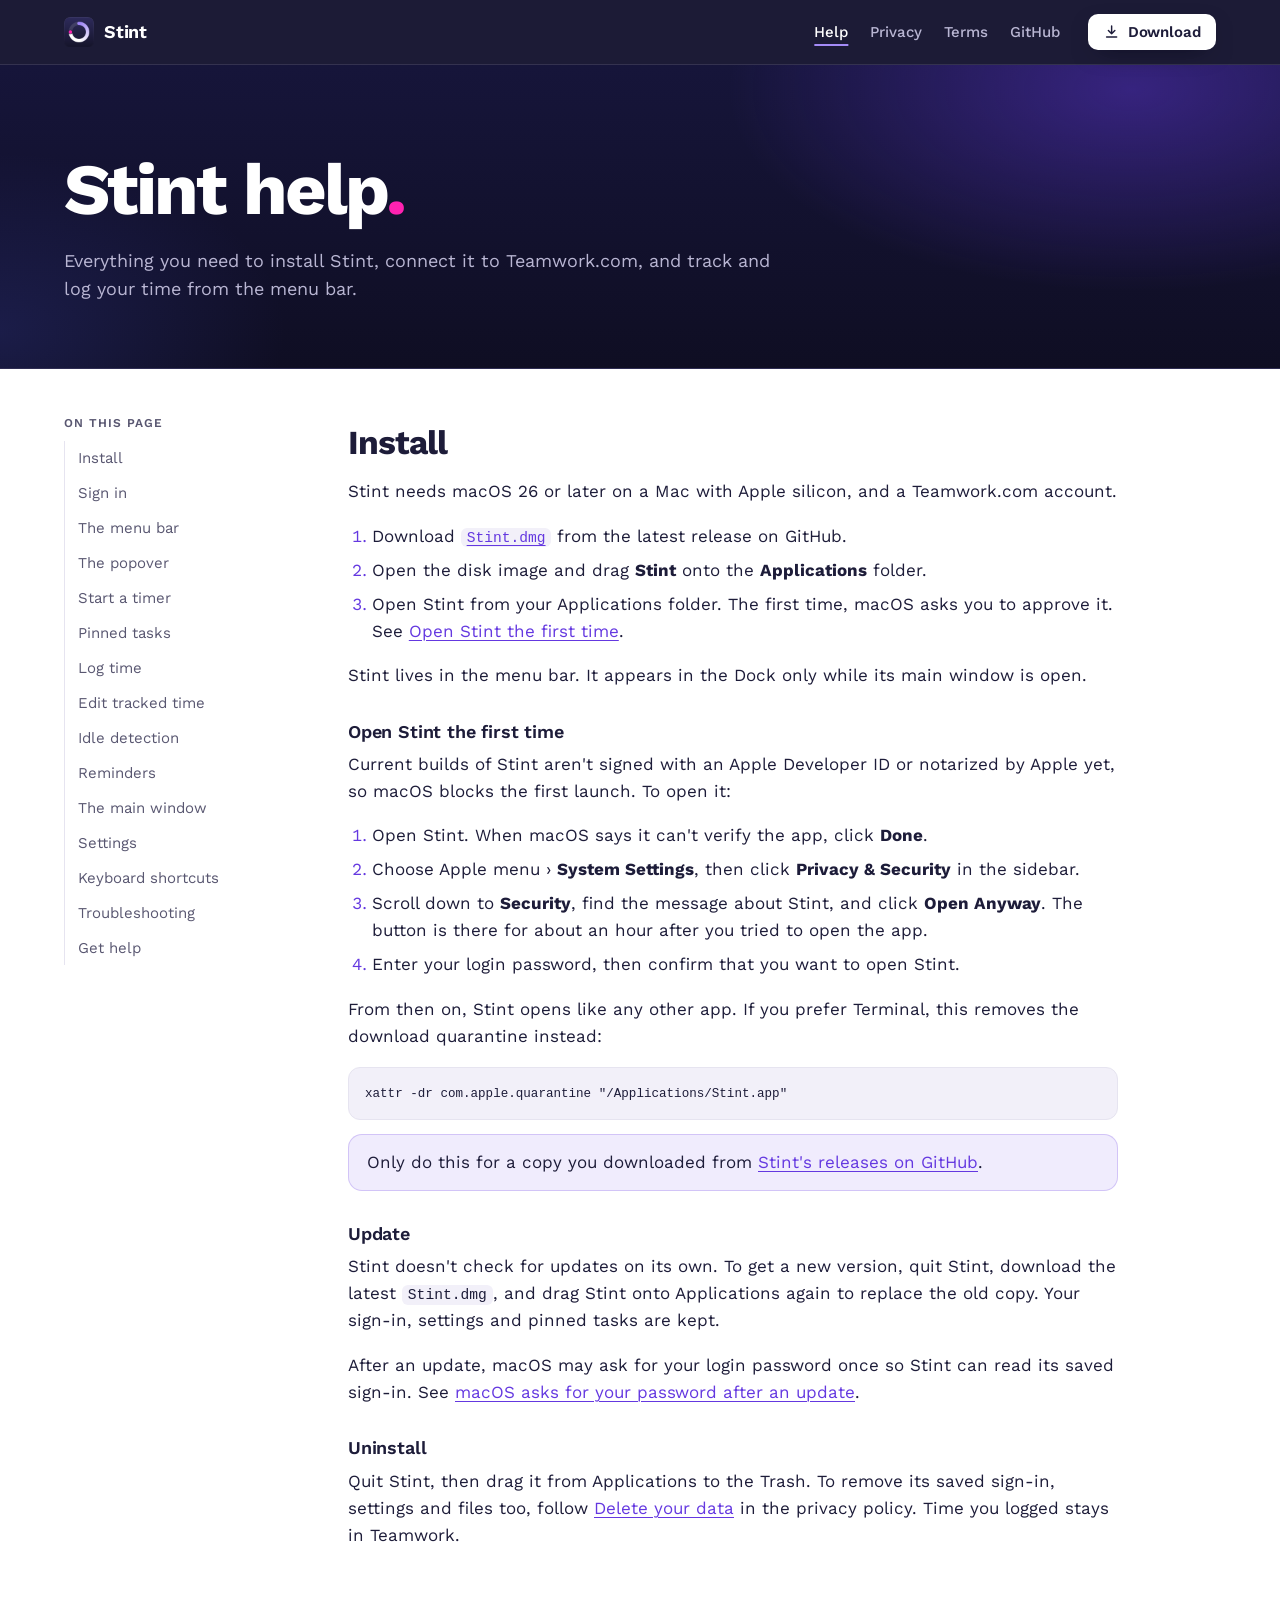
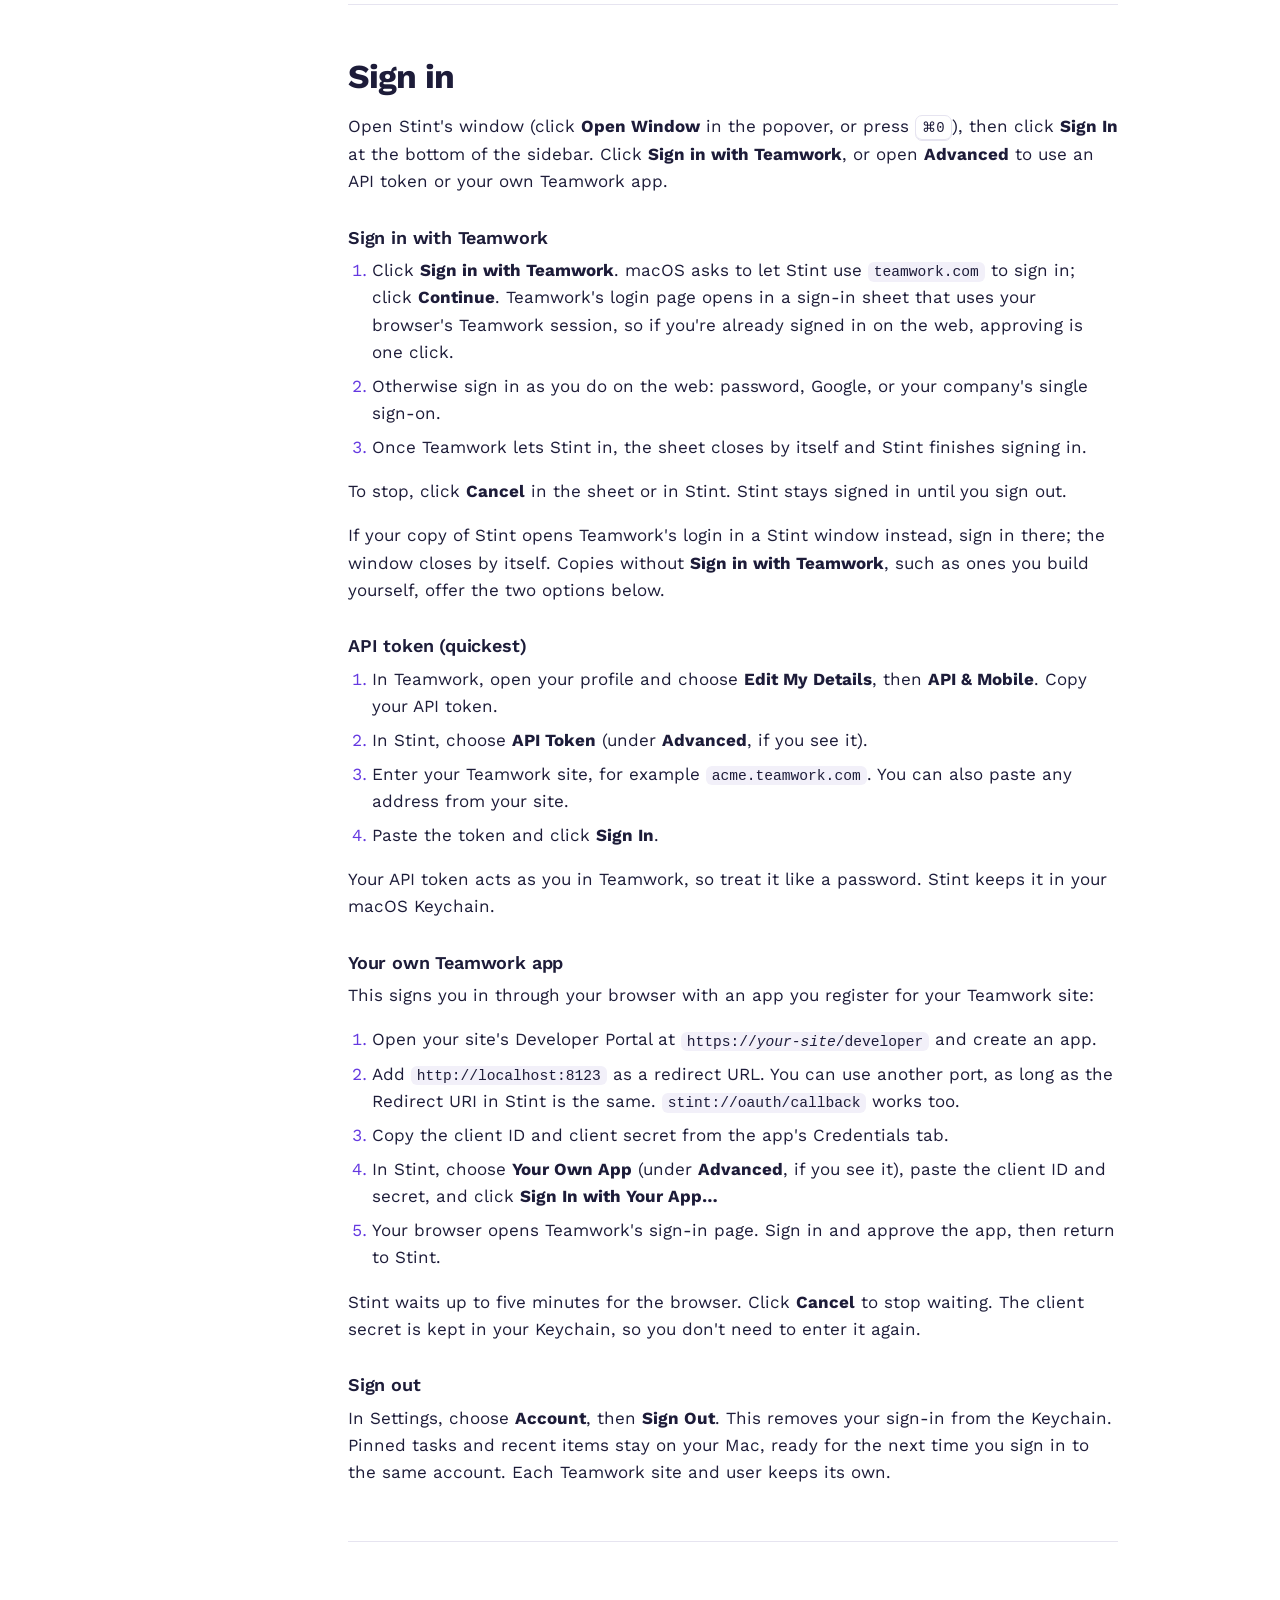
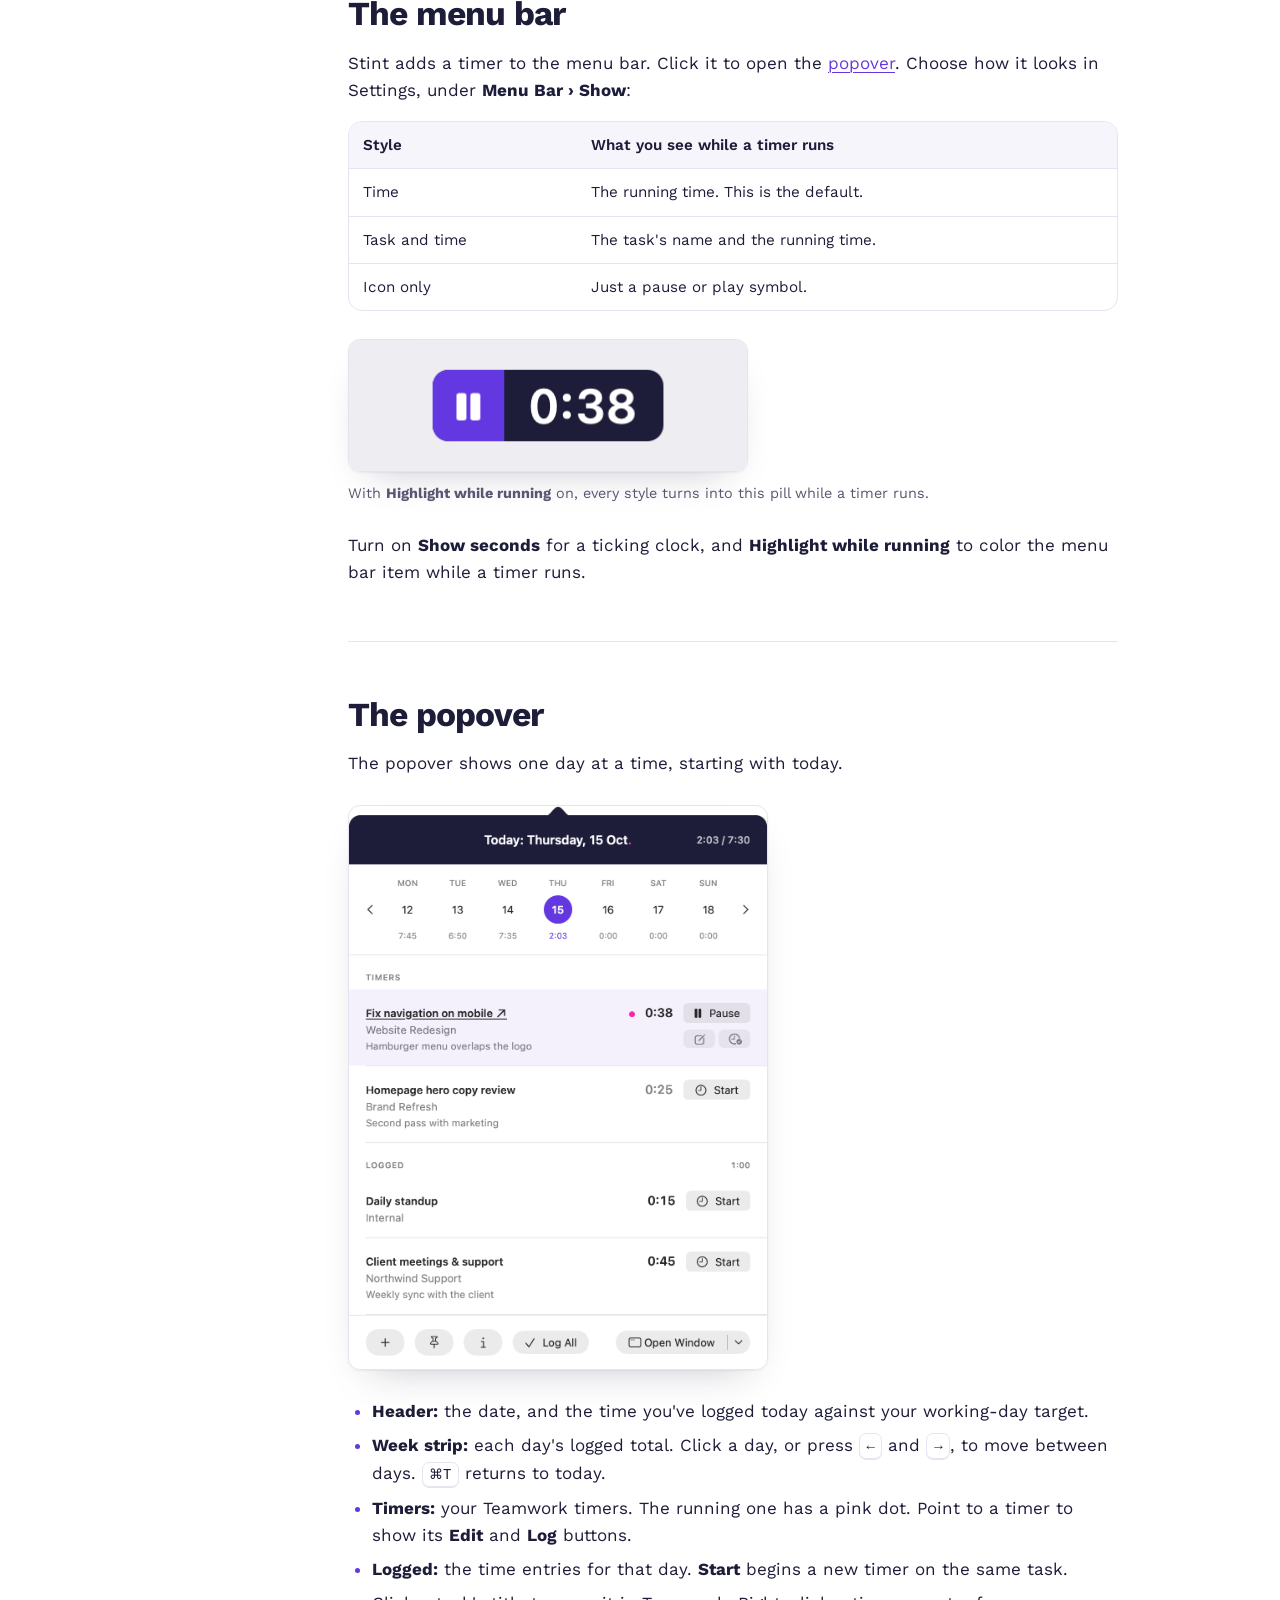
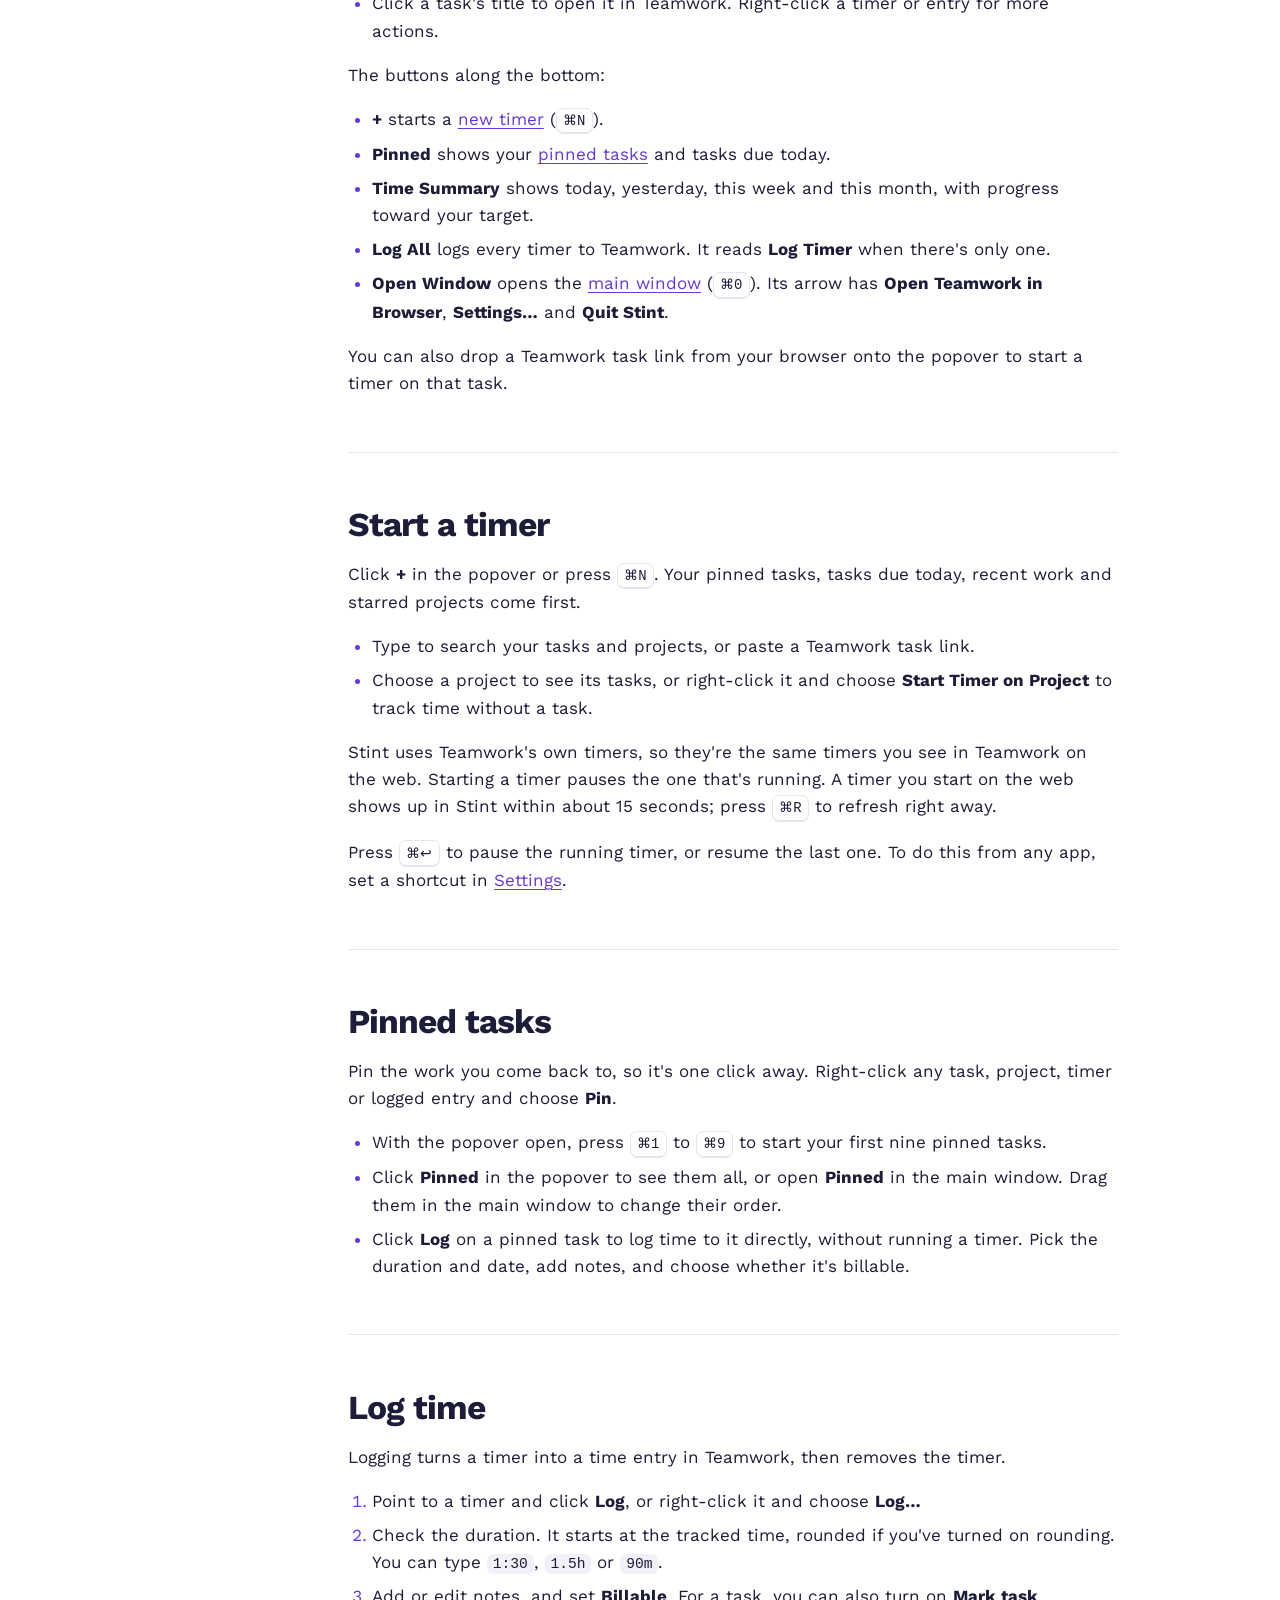
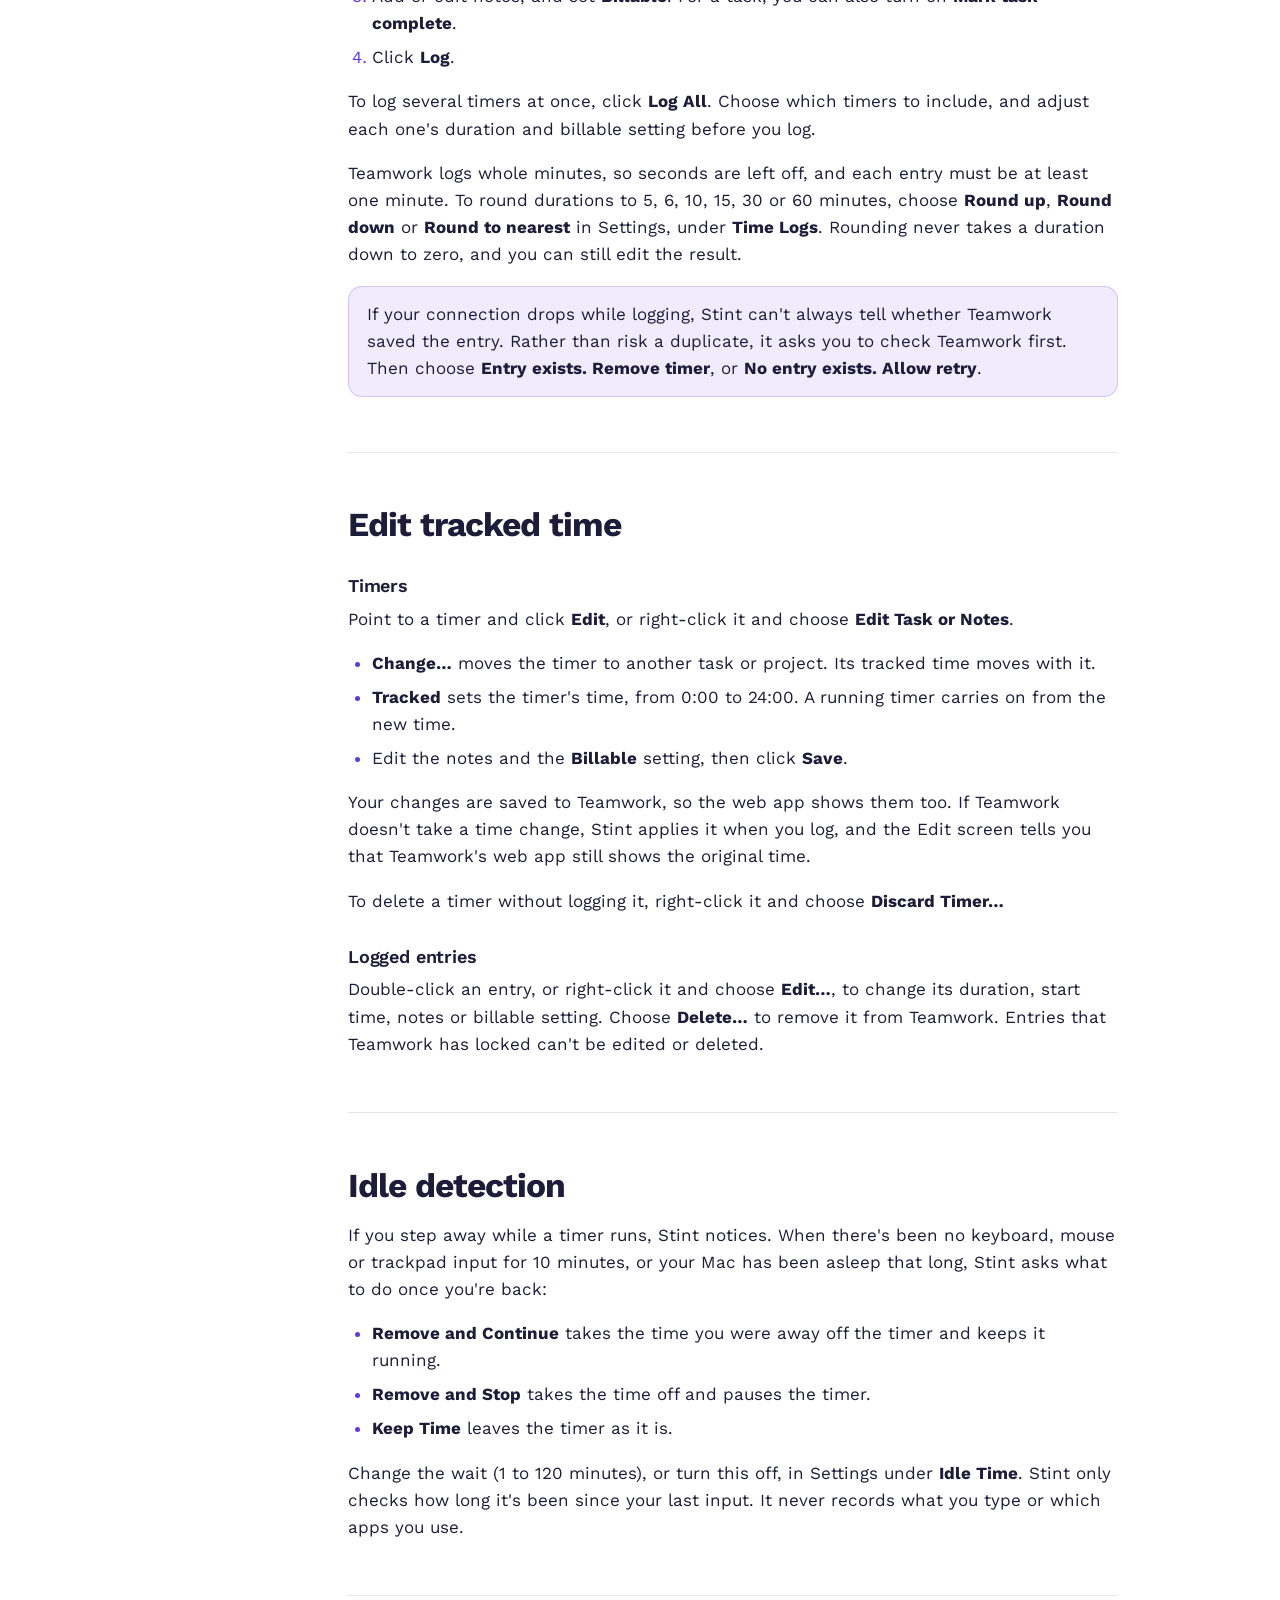
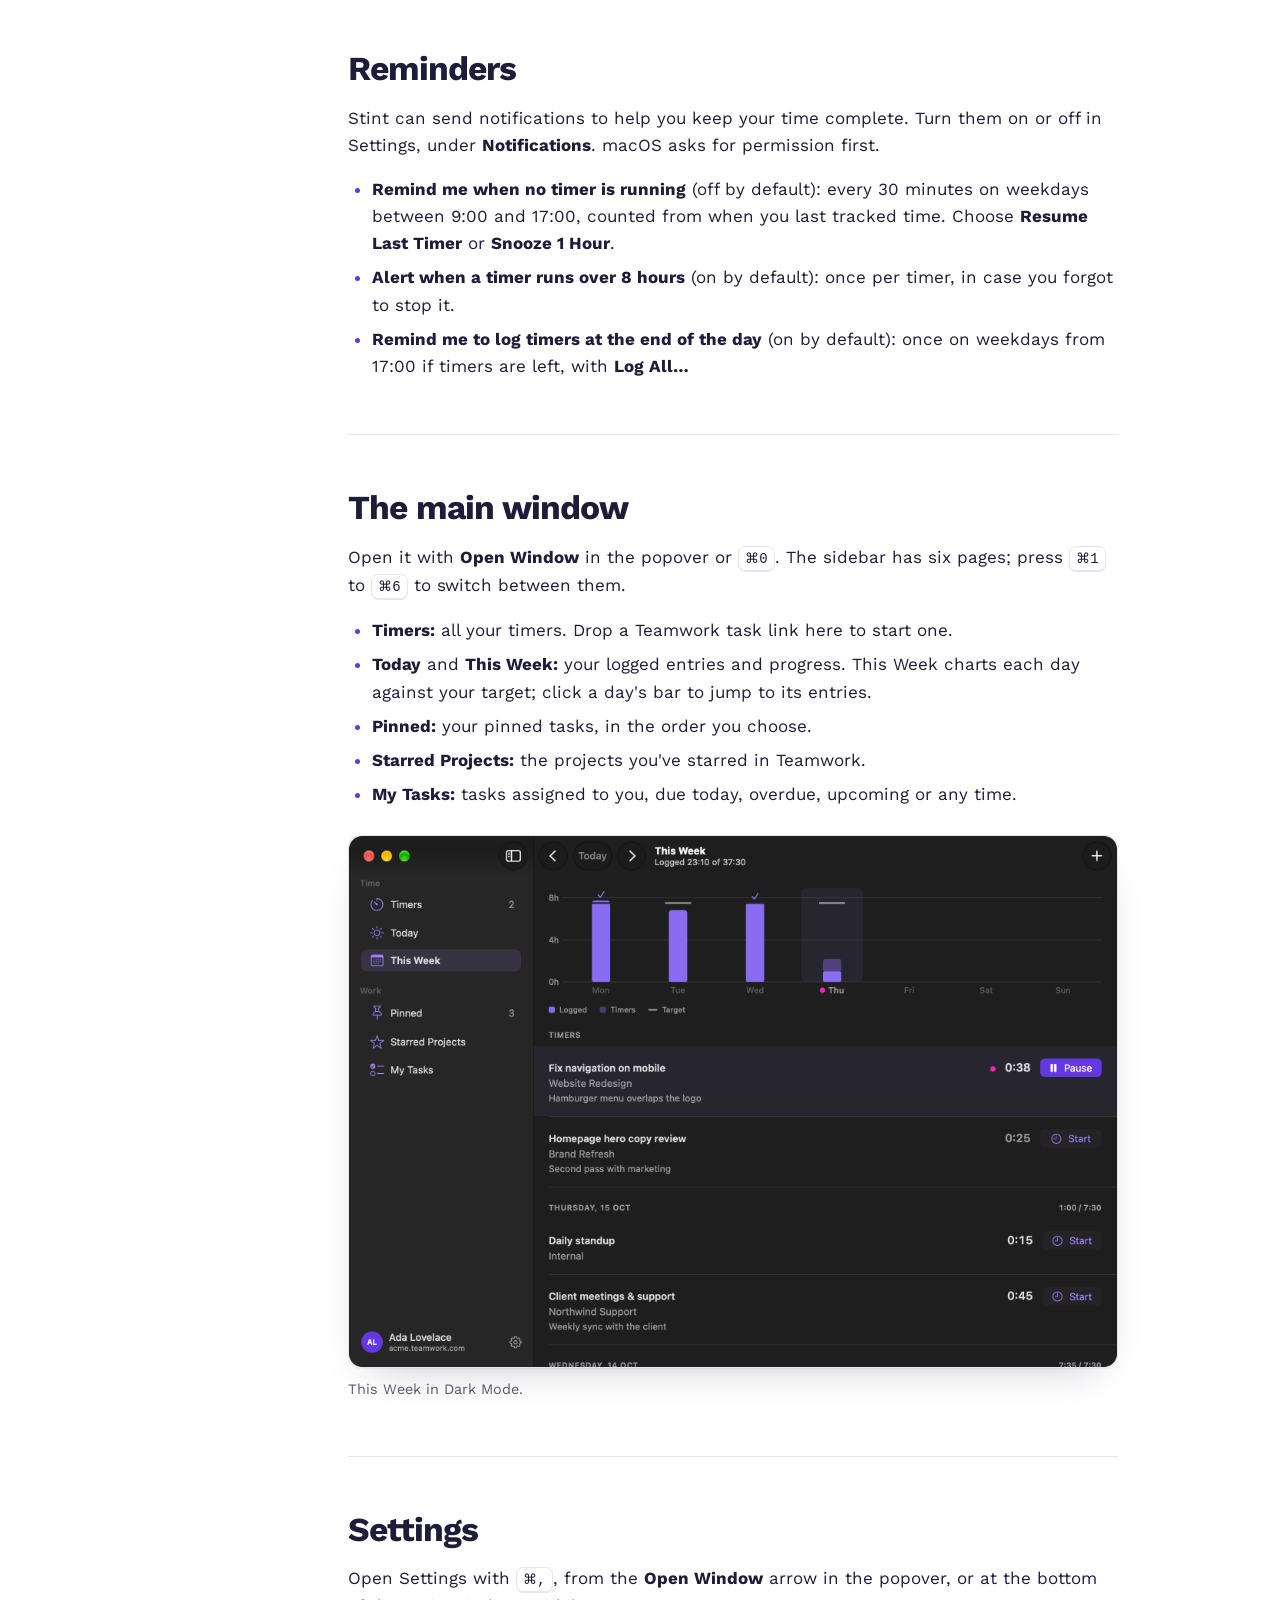
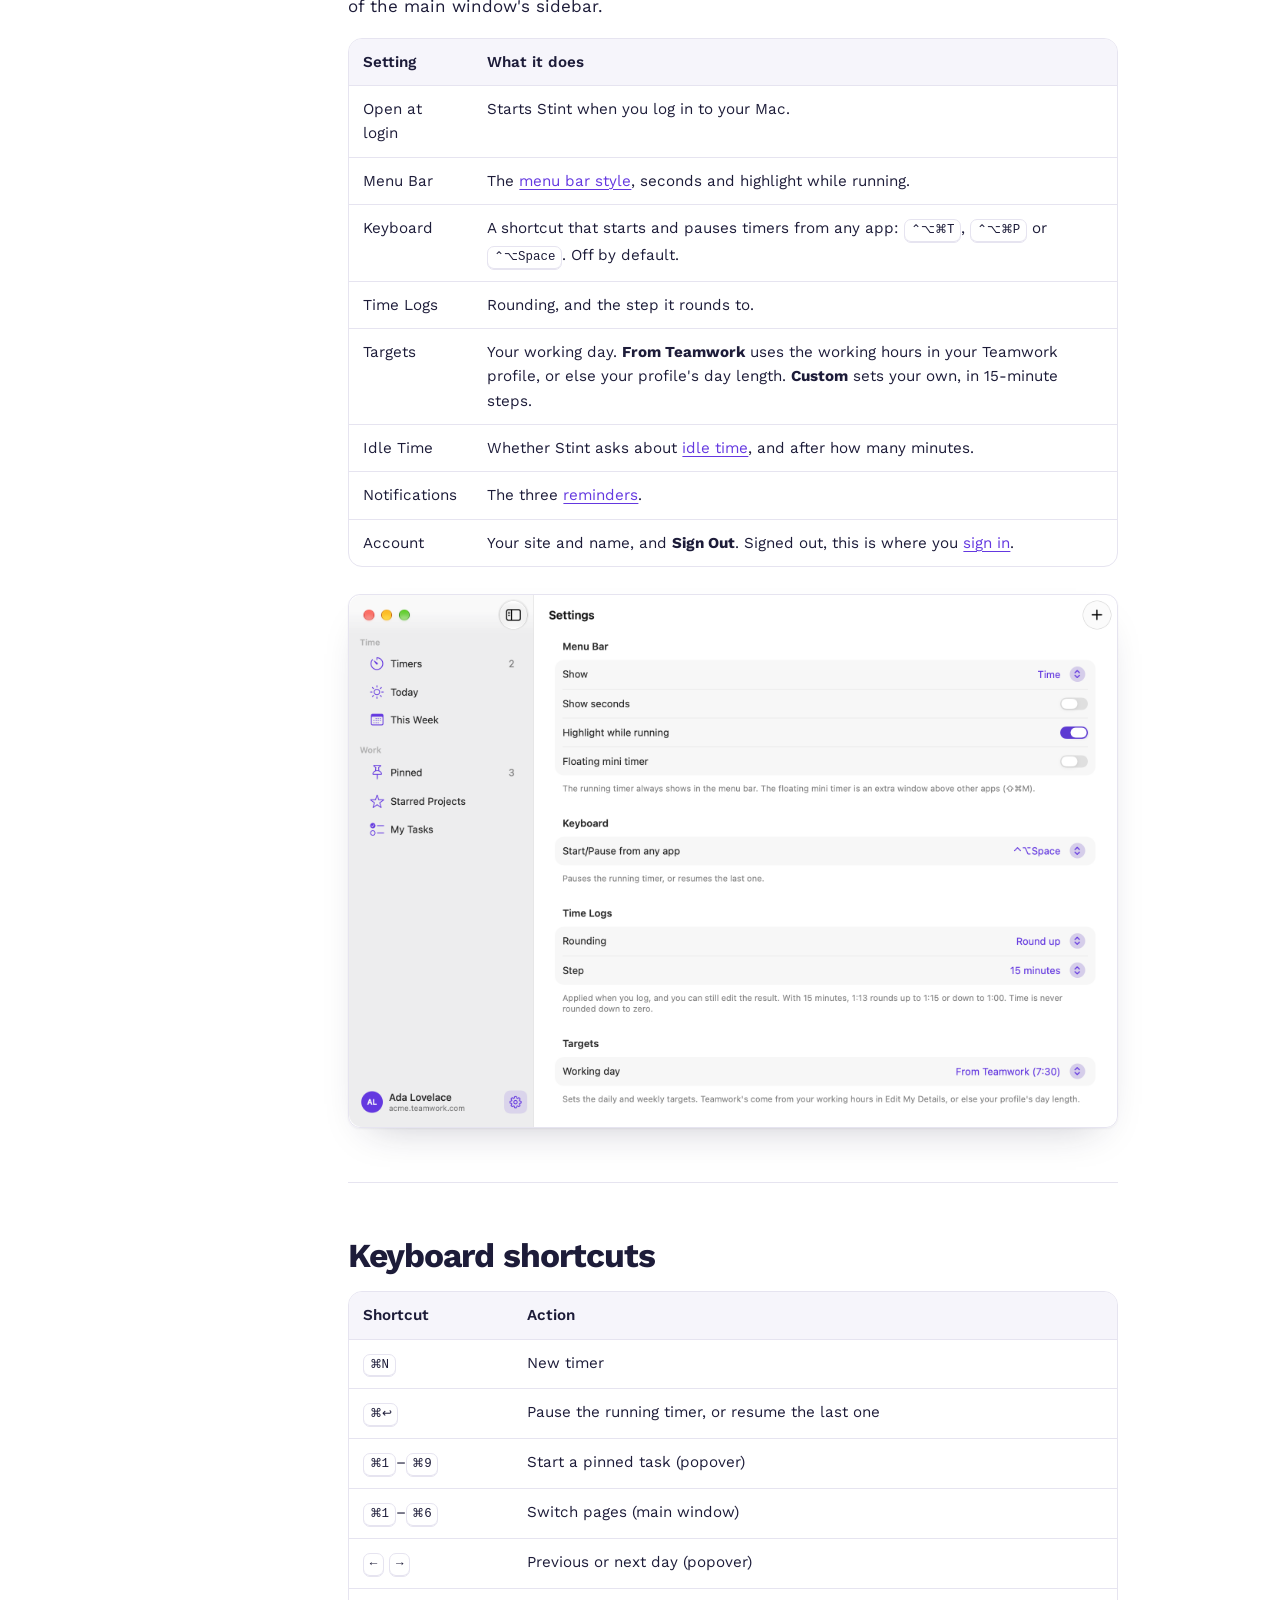
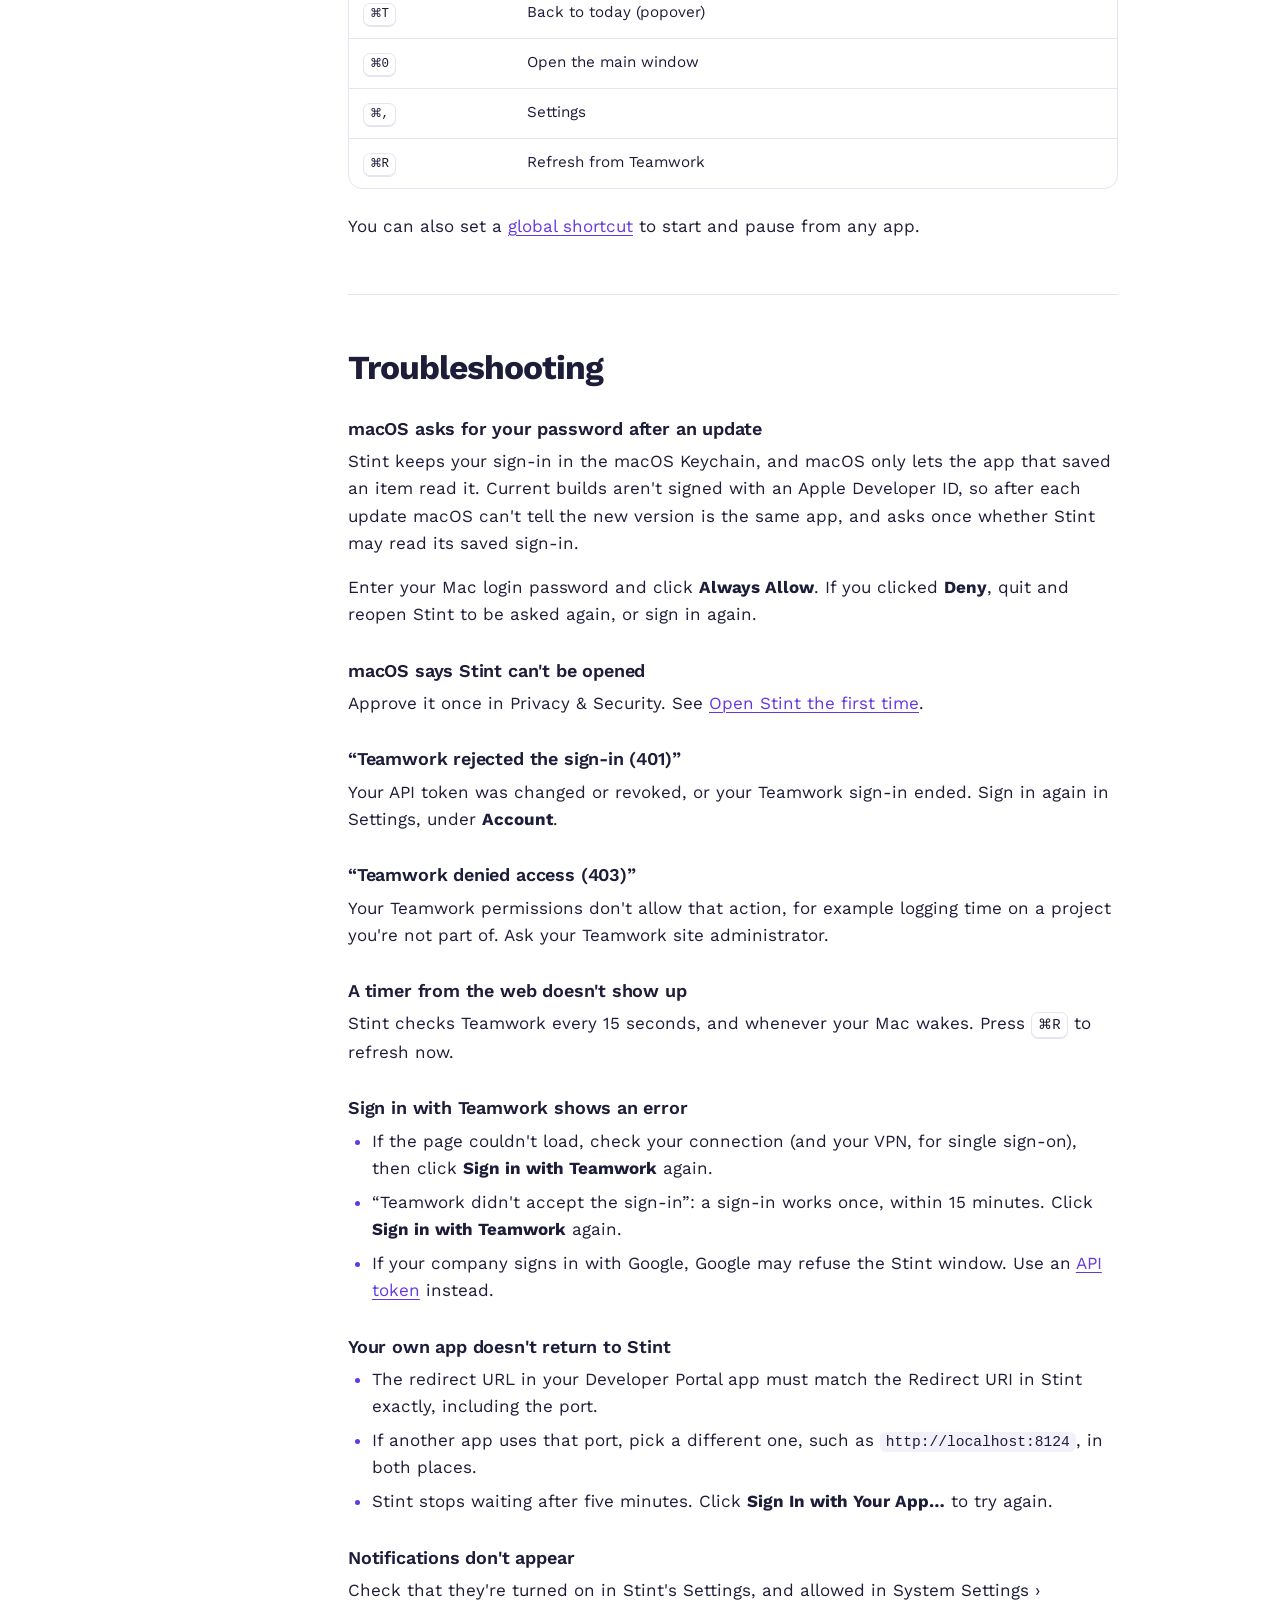
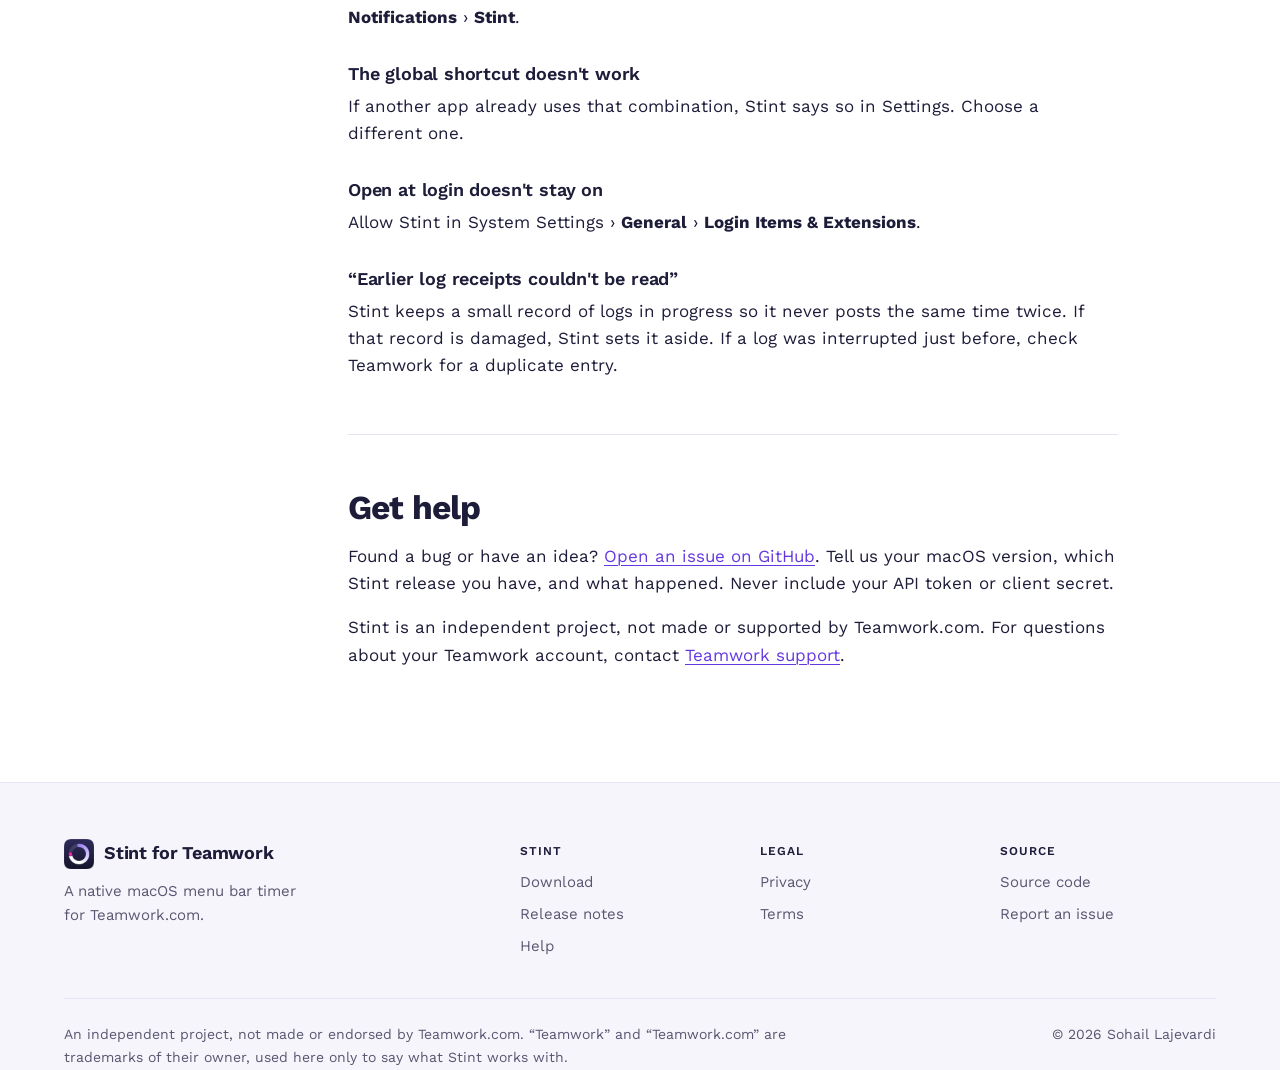
==== docs/help/index.html @ e931f5f2 "Sign in through a browser sheet; drop Time badge and the mini timer - Sign in with Teamwork now defa" ====
<!doctype html>
<html lang="en">
<head>
<meta charset="utf-8">
<meta name="viewport" content="width=device-width, initial-scale=1">
<title>Help · Stint for Teamwork.com</title>
<meta name="description" content="How to install Stint, sign in to Teamwork.com, track and log time from the macOS menu bar, and fix common problems.">
<link rel="canonical" href="https://doxigo.github.io/stint/help/">
<meta name="theme-color" content="#13122e">
<link rel="icon" href="../assets/icon.png" type="image/png">
<link rel="apple-touch-icon" href="../assets/icon.png">
<link rel="preload" href="../assets/work-sans.woff2" as="font" type="font/woff2" crossorigin>
<link rel="stylesheet" href="../assets/site.css">
</head>
<body>
<a class="skip" href="#main">Skip to content</a>
<header class="site-header">
  <div class="wrap bar">
    <a class="brand" href="../"><img src="../assets/icon.png" alt="" width="30" height="30">Stint</a>
    <nav aria-label="Site">
      <a href="./" aria-current="page">Help</a>
      <a href="../privacy/">Privacy</a>
      <a href="../terms/">Terms</a>
      <a href="https://github.com/doxigo/stint">GitHub</a>
    </nav>
    <a class="button light get-pill" href="https://github.com/doxigo/stint/releases/latest/download/Stint.dmg"><svg class="i" viewBox="0 0 24 24" aria-hidden="true"><path d="M12 4v11m0 0-4.5-4.5M12 15l4.5-4.5M5 19.5h14"/></svg>Download</a>
  </div>
</header>

<main id="main">
  <div class="page-head">
    <div class="wrap">
      <h1>Stint help<span class="dot">.</span></h1>
      <p>Everything you need to install Stint, connect it to Teamwork.com, and track and log your time from the menu bar.</p>
    </div>
  </div>

  <div class="wrap doc">
    <nav class="toc" aria-labelledby="toc-title">
      <h2 id="toc-title">On this page</h2>
      <ol>
        <li><a href="#install">Install</a></li>
        <li><a href="#sign-in">Sign in</a></li>
        <li><a href="#menu-bar">The menu bar</a></li>
        <li><a href="#popover">The popover</a></li>
        <li><a href="#timers">Start a timer</a></li>
        <li><a href="#pinned">Pinned tasks</a></li>
        <li><a href="#logging">Log time</a></li>
        <li><a href="#editing">Edit tracked time</a></li>
        <li><a href="#idle">Idle detection</a></li>
        <li><a href="#reminders">Reminders</a></li>
        <li><a href="#window">The main window</a></li>
        <li><a href="#settings">Settings</a></li>
        <li><a href="#shortcuts">Keyboard shortcuts</a></li>
        <li><a href="#troubleshooting">Troubleshooting</a></li>
        <li><a href="#contact">Get help</a></li>
      </ol>
    </nav>

    <article class="prose">
      <section>
        <h2 id="install">Install</h2>
        <p>Stint needs macOS 26 or later on a Mac with Apple silicon, and a Teamwork.com account.</p>
        <ol>
          <li>Download <a href="https://github.com/doxigo/stint/releases/latest/download/Stint.dmg"><code>Stint.dmg</code></a> from the latest release on GitHub.</li>
          <li>Open the disk image and drag <strong>Stint</strong> onto the <strong>Applications</strong> folder.</li>
          <li>Open Stint from your Applications folder. The first time, macOS asks you to approve it. See <a href="#unsigned">Open Stint the first time</a>.</li>
        </ol>
        <p>Stint lives in the menu bar. It appears in the Dock only while its main window is open.</p>

        <h3 id="unsigned">Open Stint the first time</h3>
        <p>Current builds of Stint aren't signed with an Apple Developer ID or notarized by Apple yet, so macOS blocks the first launch. To open it:</p>
        <ol>
          <li>Open Stint. When macOS says it can't verify the app, click <strong>Done</strong>.</li>
          <li>Choose Apple menu  › <strong>System Settings</strong>, then click <strong>Privacy &amp; Security</strong> in the sidebar.</li>
          <li>Scroll down to <strong>Security</strong>, find the message about Stint, and click <strong>Open Anyway</strong>. The button is there for about an hour after you tried to open the app.</li>
          <li>Enter your login password, then confirm that you want to open Stint.</li>
        </ol>
        <p>From then on, Stint opens like any other app. If you prefer Terminal, this removes the download quarantine instead:</p>
        <pre><code>xattr -dr com.apple.quarantine "/Applications/Stint.app"</code></pre>
        <div class="note"><p>Only do this for a copy you downloaded from <a href="https://github.com/doxigo/stint/releases">Stint's releases on GitHub</a>.</p></div>

        <h3 id="update">Update</h3>
        <p>Stint doesn't check for updates on its own. To get a new version, quit Stint, download the latest <code>Stint.dmg</code>, and drag Stint onto Applications again to replace the old copy. Your sign-in, settings and pinned tasks are kept.</p>
        <p>After an update, macOS may ask for your login password once so Stint can read its saved sign-in. See <a href="#keychain">macOS asks for your password after an update</a>.</p>

        <h3 id="uninstall">Uninstall</h3>
        <p>Quit Stint, then drag it from Applications to the Trash. To remove its saved sign-in, settings and files too, follow <a href="../privacy/#delete">Delete your data</a> in the privacy policy. Time you logged stays in Teamwork.</p>
      </section>

      <section>
        <h2 id="sign-in">Sign in</h2>
        <p>Open Stint's window (click <strong>Open Window</strong> in the popover, or press <kbd>⌘0</kbd>), then click <strong>Sign In</strong> at the bottom of the sidebar. Click <strong>Sign in with Teamwork</strong>, or open <strong>Advanced</strong> to use an API token or your own Teamwork app.</p>

        <h3 id="teamwork">Sign in with Teamwork</h3>
        <ol>
          <li>Click <strong>Sign in with Teamwork</strong>. macOS asks to let Stint use <code>teamwork.com</code> to sign in; click <strong>Continue</strong>. Teamwork's login page opens in a sign-in sheet that uses your browser's Teamwork session, so if you're already signed in on the web, approving is one click.</li>
          <li>Otherwise sign in as you do on the web: password, Google, or your company's single sign-on.</li>
          <li>Once Teamwork lets Stint in, the sheet closes by itself and Stint finishes signing in.</li>
        </ol>
        <p>To stop, click <strong>Cancel</strong> in the sheet or in Stint. Stint stays signed in until you sign out.</p>
        <p>If your copy of Stint opens Teamwork's login in a Stint window instead, sign in there; the window closes by itself. Copies without <strong>Sign in with Teamwork</strong>, such as ones you build yourself, offer the two options below.</p>

        <h3 id="api-token">API token (quickest)</h3>
        <ol>
          <li>In Teamwork, open your profile and choose <strong>Edit My Details</strong>, then <strong>API &amp; Mobile</strong>. Copy your API token.</li>
          <li>In Stint, choose <strong>API Token</strong> (under <strong>Advanced</strong>, if you see it).</li>
          <li>Enter your Teamwork site, for example <code>acme.teamwork.com</code>. You can also paste any address from your site.</li>
          <li>Paste the token and click <strong>Sign In</strong>.</li>
        </ol>
        <p>Your API token acts as you in Teamwork, so treat it like a password. Stint keeps it in your macOS Keychain.</p>

        <h3 id="oauth">Your own Teamwork app</h3>
        <p>This signs you in through your browser with an app you register for your Teamwork site:</p>
        <ol>
          <li>Open your site's Developer Portal at <code>https://<var>your-site</var>/developer</code> and create an app.</li>
          <li>Add <code>http://localhost:8123</code> as a redirect URL. You can use another port, as long as the Redirect URI in Stint is the same. <code>stint://oauth/callback</code> works too.</li>
          <li>Copy the client ID and client secret from the app's Credentials tab.</li>
          <li>In Stint, choose <strong>Your Own App</strong> (under <strong>Advanced</strong>, if you see it), paste the client ID and secret, and click <strong>Sign In with Your App…</strong></li>
          <li>Your browser opens Teamwork's sign-in page. Sign in and approve the app, then return to Stint.</li>
        </ol>
        <p>Stint waits up to five minutes for the browser. Click <strong>Cancel</strong> to stop waiting. The client secret is kept in your Keychain, so you don't need to enter it again.</p>

        <h3 id="sign-out">Sign out</h3>
        <p>In Settings, choose <strong>Account</strong>, then <strong>Sign Out</strong>. This removes your sign-in from the Keychain. Pinned tasks and recent items stay on your Mac, ready for the next time you sign in to the same account. Each Teamwork site and user keeps its own.</p>
      </section>

      <section>
        <h2 id="menu-bar">The menu bar</h2>
        <p>Stint adds a timer to the menu bar. Click it to open the <a href="#popover">popover</a>. Choose how it looks in Settings, under <strong>Menu Bar › Show</strong>:</p>
        <div class="table-scroll">
          <table>
            <thead><tr><th scope="col">Style</th><th scope="col">What you see while a timer runs</th></tr></thead>
            <tbody>
              <tr><td>Time</td><td>The running time. This is the default.</td></tr>
              <tr><td>Task and time</td><td>The task's name and the running time.</td></tr>
              <tr><td>Icon only</td><td>Just a pause or play symbol.</td></tr>
            </tbody>
          </table>
        </div>
        <figure>
          <img src="../screenshots/menubar-badge.png" width="400" height="132" loading="lazy" alt="The menu bar while a timer runs, showing a pause symbol and 0:38">
          <figcaption>With <strong>Highlight while running</strong> on, every style turns into this pill while a timer runs.</figcaption>
        </figure>
        <p>Turn on <strong>Show seconds</strong> for a ticking clock, and <strong>Highlight while running</strong> to color the menu bar item while a timer runs.</p>
      </section>

      <section>
        <h2 id="popover">The popover</h2>
        <p>The popover shows one day at a time, starting with today.</p>
        <figure>
          <img src="../screenshots/popover-light.png" width="1000" height="1349" loading="lazy" alt="The popover: a header with the date and 2:03 of 7:30 logged, a week strip, a running timer with Pause, Edit and Log buttons, a paused timer, and two logged entries" style="max-width: min(100%, 420px)">
        </figure>
        <ul>
          <li><strong>Header:</strong> the date, and the time you've logged today against your working-day target.</li>
          <li><strong>Week strip:</strong> each day's logged total. Click a day, or press <kbd>←</kbd> and <kbd>→</kbd>, to move between days. <kbd>⌘T</kbd> returns to today.</li>
          <li><strong>Timers:</strong> your Teamwork timers. The running one has a pink dot. Point to a timer to show its <strong>Edit</strong> and <strong>Log</strong> buttons.</li>
          <li><strong>Logged:</strong> the time entries for that day. <strong>Start</strong> begins a new timer on the same task.</li>
          <li>Click a task's title to open it in Teamwork. Right-click a timer or entry for more actions.</li>
        </ul>
        <p>The buttons along the bottom:</p>
        <ul>
          <li><strong>+</strong> starts a <a href="#timers">new timer</a> (<kbd>⌘N</kbd>).</li>
          <li><strong>Pinned</strong> shows your <a href="#pinned">pinned tasks</a> and tasks due today.</li>
          <li><strong>Time Summary</strong> shows today, yesterday, this week and this month, with progress toward your target.</li>
          <li><strong>Log All</strong> logs every timer to Teamwork. It reads <strong>Log Timer</strong> when there's only one.</li>
          <li><strong>Open Window</strong> opens the <a href="#window">main window</a> (<kbd>⌘0</kbd>). Its arrow has <strong>Open Teamwork in Browser</strong>, <strong>Settings…</strong> and <strong>Quit Stint</strong>.</li>
        </ul>
        <p>You can also drop a Teamwork task link from your browser onto the popover to start a timer on that task.</p>
      </section>

      <section>
        <h2 id="timers">Start a timer</h2>
        <p>Click <strong>+</strong> in the popover or press <kbd>⌘N</kbd>. Your pinned tasks, tasks due today, recent work and starred projects come first.</p>
        <ul>
          <li>Type to search your tasks and projects, or paste a Teamwork task link.</li>
          <li>Choose a project to see its tasks, or right-click it and choose <strong>Start Timer on Project</strong> to track time without a task.</li>
        </ul>
        <p>Stint uses Teamwork's own timers, so they're the same timers you see in Teamwork on the web. Starting a timer pauses the one that's running. A timer you start on the web shows up in Stint within about 15 seconds; press <kbd>⌘R</kbd> to refresh right away.</p>
        <p>Press <kbd>⌘↩</kbd> to pause the running timer, or resume the last one. To do this from any app, set a shortcut in <a href="#settings">Settings</a>.</p>
      </section>

      <section>
        <h2 id="pinned">Pinned tasks</h2>
        <p>Pin the work you come back to, so it's one click away. Right-click any task, project, timer or logged entry and choose <strong>Pin</strong>.</p>
        <ul>
          <li>With the popover open, press <kbd>⌘1</kbd> to <kbd>⌘9</kbd> to start your first nine pinned tasks.</li>
          <li>Click <strong>Pinned</strong> in the popover to see them all, or open <strong>Pinned</strong> in the main window. Drag them in the main window to change their order.</li>
          <li>Click <strong>Log</strong> on a pinned task to log time to it directly, without running a timer. Pick the duration and date, add notes, and choose whether it's billable.</li>
        </ul>
      </section>

      <section>
        <h2 id="logging">Log time</h2>
        <p>Logging turns a timer into a time entry in Teamwork, then removes the timer.</p>
        <ol>
          <li>Point to a timer and click <strong>Log</strong>, or right-click it and choose <strong>Log…</strong></li>
          <li>Check the duration. It starts at the tracked time, rounded if you've turned on rounding. You can type <code>1:30</code>, <code>1.5h</code> or <code>90m</code>.</li>
          <li>Add or edit notes, and set <strong>Billable</strong>. For a task, you can also turn on <strong>Mark task complete</strong>.</li>
          <li>Click <strong>Log</strong>.</li>
        </ol>
        <p>To log several timers at once, click <strong>Log All</strong>. Choose which timers to include, and adjust each one's duration and billable setting before you log.</p>
        <p>Teamwork logs whole minutes, so seconds are left off, and each entry must be at least one minute. To round durations to 5, 6, 10, 15, 30 or 60 minutes, choose <strong>Round up</strong>, <strong>Round down</strong> or <strong>Round to nearest</strong> in Settings, under <strong>Time Logs</strong>. Rounding never takes a duration down to zero, and you can still edit the result.</p>
        <div class="note"><p>If your connection drops while logging, Stint can't always tell whether Teamwork saved the entry. Rather than risk a duplicate, it asks you to check Teamwork first. Then choose <strong>Entry exists. Remove timer</strong>, or <strong>No entry exists. Allow retry</strong>.</p></div>
      </section>

      <section>
        <h2 id="editing">Edit tracked time</h2>
        <h3>Timers</h3>
        <p>Point to a timer and click <strong>Edit</strong>, or right-click it and choose <strong>Edit Task or Notes</strong>.</p>
        <ul>
          <li><strong>Change…</strong> moves the timer to another task or project. Its tracked time moves with it.</li>
          <li><strong>Tracked</strong> sets the timer's time, from 0:00 to 24:00. A running timer carries on from the new time.</li>
          <li>Edit the notes and the <strong>Billable</strong> setting, then click <strong>Save</strong>.</li>
        </ul>
        <p>Your changes are saved to Teamwork, so the web app shows them too. If Teamwork doesn't take a time change, Stint applies it when you log, and the Edit screen tells you that Teamwork's web app still shows the original time.</p>
        <p>To delete a timer without logging it, right-click it and choose <strong>Discard Timer…</strong></p>
        <h3>Logged entries</h3>
        <p>Double-click an entry, or right-click it and choose <strong>Edit…</strong>, to change its duration, start time, notes or billable setting. Choose <strong>Delete…</strong> to remove it from Teamwork. Entries that Teamwork has locked can't be edited or deleted.</p>
      </section>

      <section>
        <h2 id="idle">Idle detection</h2>
        <p>If you step away while a timer runs, Stint notices. When there's been no keyboard, mouse or trackpad input for 10 minutes, or your Mac has been asleep that long, Stint asks what to do once you're back:</p>
        <ul>
          <li><strong>Remove and Continue</strong> takes the time you were away off the timer and keeps it running.</li>
          <li><strong>Remove and Stop</strong> takes the time off and pauses the timer.</li>
          <li><strong>Keep Time</strong> leaves the timer as it is.</li>
        </ul>
        <p>Change the wait (1 to 120 minutes), or turn this off, in Settings under <strong>Idle Time</strong>. Stint only checks how long it's been since your last input. It never records what you type or which apps you use.</p>
      </section>

      <section>
        <h2 id="reminders">Reminders</h2>
        <p>Stint can send notifications to help you keep your time complete. Turn them on or off in Settings, under <strong>Notifications</strong>. macOS asks for permission first.</p>
        <ul>
          <li><strong>Remind me when no timer is running</strong> (off by default): every 30 minutes on weekdays between 9:00 and 17:00, counted from when you last tracked time. Choose <strong>Resume Last Timer</strong> or <strong>Snooze 1 Hour</strong>.</li>
          <li><strong>Alert when a timer runs over 8 hours</strong> (on by default): once per timer, in case you forgot to stop it.</li>
          <li><strong>Remind me to log timers at the end of the day</strong> (on by default): once on weekdays from 17:00 if timers are left, with <strong>Log All…</strong></li>
        </ul>
      </section>

      <section>
        <h2 id="window">The main window</h2>
        <p>Open it with <strong>Open Window</strong> in the popover or <kbd>⌘0</kbd>. The sidebar has six pages; press <kbd>⌘1</kbd> to <kbd>⌘6</kbd> to switch between them.</p>
        <ul>
          <li><strong>Timers:</strong> all your timers. Drop a Teamwork task link here to start one.</li>
          <li><strong>Today</strong> and <strong>This Week:</strong> your logged entries and progress. This Week charts each day against your target; click a day's bar to jump to its entries.</li>
          <li><strong>Pinned:</strong> your pinned tasks, in the order you choose.</li>
          <li><strong>Starred Projects:</strong> the projects you've starred in Teamwork.</li>
          <li><strong>My Tasks:</strong> tasks assigned to you, due today, overdue, upcoming or any time.</li>
        </ul>
        <figure>
          <img src="../screenshots/week-dark.png" width="2000" height="1384" loading="lazy" alt="This Week in Dark Mode, with a bar chart of logged time per day against the target">
          <figcaption>This Week in Dark Mode.</figcaption>
        </figure>
      </section>

      <section>
        <h2 id="settings">Settings</h2>
        <p>Open Settings with <kbd>⌘,</kbd>, from the <strong>Open Window</strong> arrow in the popover, or at the bottom of the main window's sidebar.</p>
        <div class="table-scroll">
          <table>
            <thead><tr><th scope="col">Setting</th><th scope="col">What it does</th></tr></thead>
            <tbody>
              <tr><td>Open at login</td><td>Starts Stint when you log in to your Mac.</td></tr>
              <tr><td>Menu Bar</td><td>The <a href="#menu-bar">menu bar style</a>, seconds and highlight while running.</td></tr>
              <tr><td>Keyboard</td><td>A shortcut that starts and pauses timers from any app: <kbd>⌃⌥⌘T</kbd>, <kbd>⌃⌥⌘P</kbd> or <kbd>⌃⌥Space</kbd>. Off by default.</td></tr>
              <tr><td>Time Logs</td><td>Rounding, and the step it rounds to.</td></tr>
              <tr><td>Targets</td><td>Your working day. <strong>From Teamwork</strong> uses the working hours in your Teamwork profile, or else your profile's day length. <strong>Custom</strong> sets your own, in 15-minute steps.</td></tr>
              <tr><td>Idle Time</td><td>Whether Stint asks about <a href="#idle">idle time</a>, and after how many minutes.</td></tr>
              <tr><td>Notifications</td><td>The three <a href="#reminders">reminders</a>.</td></tr>
              <tr><td>Account</td><td>Your site and name, and <strong>Sign Out</strong>. Signed out, this is where you <a href="#sign-in">sign in</a>.</td></tr>
            </tbody>
          </table>
        </div>
        <figure>
          <img src="../screenshots/settings.png" width="2000" height="1384" loading="lazy" alt="Settings: Open at login, Menu Bar, Keyboard, Time Logs and Targets">
        </figure>
      </section>

      <section>
        <h2 id="shortcuts">Keyboard shortcuts</h2>
        <div class="table-scroll">
          <table>
            <thead><tr><th scope="col">Shortcut</th><th scope="col">Action</th></tr></thead>
            <tbody>
              <tr><td><kbd>⌘N</kbd></td><td>New timer</td></tr>
              <tr><td><kbd>⌘↩</kbd></td><td>Pause the running timer, or resume the last one</td></tr>
              <tr><td><kbd>⌘1</kbd>–<kbd>⌘9</kbd></td><td>Start a pinned task (popover)</td></tr>
              <tr><td><kbd>⌘1</kbd>–<kbd>⌘6</kbd></td><td>Switch pages (main window)</td></tr>
              <tr><td><kbd>←</kbd> <kbd>→</kbd></td><td>Previous or next day (popover)</td></tr>
              <tr><td><kbd>⌘T</kbd></td><td>Back to today (popover)</td></tr>
              <tr><td><kbd>⌘0</kbd></td><td>Open the main window</td></tr>
              <tr><td><kbd>⌘,</kbd></td><td>Settings</td></tr>
              <tr><td><kbd>⌘R</kbd></td><td>Refresh from Teamwork</td></tr>
            </tbody>
          </table>
        </div>
        <p>You can also set a <a href="#settings">global shortcut</a> to start and pause from any app.</p>
      </section>

      <section>
        <h2 id="troubleshooting">Troubleshooting</h2>

        <h3 id="keychain">macOS asks for your password after an update</h3>
        <p>Stint keeps your sign-in in the macOS Keychain, and macOS only lets the app that saved an item read it. Current builds aren't signed with an Apple Developer ID, so after each update macOS can't tell the new version is the same app, and asks once whether Stint may read its saved sign-in.</p>
        <p>Enter your Mac login password and click <strong>Always Allow</strong>. If you clicked <strong>Deny</strong>, quit and reopen Stint to be asked again, or sign in again.</p>

        <h3>macOS says Stint can't be opened</h3>
        <p>Approve it once in Privacy &amp; Security. See <a href="#unsigned">Open Stint the first time</a>.</p>

        <h3>“Teamwork rejected the sign-in (401)”</h3>
        <p>Your API token was changed or revoked, or your Teamwork sign-in ended. Sign in again in Settings, under <strong>Account</strong>.</p>

        <h3>“Teamwork denied access (403)”</h3>
        <p>Your Teamwork permissions don't allow that action, for example logging time on a project you're not part of. Ask your Teamwork site administrator.</p>

        <h3>A timer from the web doesn't show up</h3>
        <p>Stint checks Teamwork every 15 seconds, and whenever your Mac wakes. Press <kbd>⌘R</kbd> to refresh now.</p>

        <h3>Sign in with Teamwork shows an error</h3>
        <ul>
          <li>If the page couldn't load, check your connection (and your VPN, for single sign-on), then click <strong>Sign in with Teamwork</strong> again.</li>
          <li>“Teamwork didn't accept the sign-in”: a sign-in works once, within 15 minutes. Click <strong>Sign in with Teamwork</strong> again.</li>
          <li>If your company signs in with Google, Google may refuse the Stint window. Use an <a href="#api-token">API token</a> instead.</li>
        </ul>

        <h3>Your own app doesn't return to Stint</h3>
        <ul>
          <li>The redirect URL in your Developer Portal app must match the Redirect URI in Stint exactly, including the port.</li>
          <li>If another app uses that port, pick a different one, such as <code>http://localhost:8124</code>, in both places.</li>
          <li>Stint stops waiting after five minutes. Click <strong>Sign In with Your App…</strong> to try again.</li>
        </ul>

        <h3>Notifications don't appear</h3>
        <p>Check that they're turned on in Stint's Settings, and allowed in System Settings › <strong>Notifications</strong> › <strong>Stint</strong>.</p>

        <h3>The global shortcut doesn't work</h3>
        <p>If another app already uses that combination, Stint says so in Settings. Choose a different one.</p>

        <h3>Open at login doesn't stay on</h3>
        <p>Allow Stint in System Settings › <strong>General</strong> › <strong>Login Items &amp; Extensions</strong>.</p>

        <h3>“Earlier log receipts couldn't be read”</h3>
        <p>Stint keeps a small record of logs in progress so it never posts the same time twice. If that record is damaged, Stint sets it aside. If a log was interrupted just before, check Teamwork for a duplicate entry.</p>
      </section>

      <section>
        <h2 id="contact">Get help</h2>
        <p>Found a bug or have an idea? <a href="https://github.com/doxigo/stint/issues">Open an issue on GitHub</a>. Tell us your macOS version, which Stint release you have, and what happened. Never include your API token or client secret.</p>
        <p>Stint is an independent project, not made or supported by Teamwork.com. For questions about your Teamwork account, contact <a href="https://www.teamwork.com/support/">Teamwork support</a>.</p>
      </section>
    </article>
  </div>
</main>

<footer class="site-footer">
  <div class="wrap">
    <div class="foot-grid">
      <div class="foot-brand">
        <a class="brand" href="../"><img src="../assets/icon.png" alt="" width="30" height="30">Stint for Teamwork</a>
        <p>A native macOS menu bar timer for Teamwork.com.</p>
      </div>
      <nav aria-labelledby="f-app"><h2 id="f-app">Stint</h2><ul>
        <li><a href="https://github.com/doxigo/stint/releases/latest/download/Stint.dmg">Download</a></li>
        <li><a href="https://github.com/doxigo/stint/releases/latest">Release notes</a></li>
        <li><a href="../help/">Help</a></li>
      </ul></nav>
      <nav aria-labelledby="f-legal"><h2 id="f-legal">Legal</h2><ul>
        <li><a href="../privacy/">Privacy</a></li>
        <li><a href="../terms/">Terms</a></li>
      </ul></nav>
      <nav aria-labelledby="f-src"><h2 id="f-src">Source</h2><ul>
        <li><a href="https://github.com/doxigo/stint">Source code</a></li>
        <li><a href="https://github.com/doxigo/stint/issues">Report an issue</a></li>
      </ul></nav>
    </div>
    <div class="foot-legal">
      <p>An independent project, not made or endorsed by Teamwork.com. “Teamwork” and “Teamwork.com” are trademarks of their owner, used here only to say what Stint works with.</p>
      <p>© 2026 Sohail Lajevardi</p>
    </div>
  </div>
</footer>
</body>
</html>
---- docs/assets/site.css ----
/* Stint site. Stint's palette (Sources/TeamworkTimer/Brand.swift) and Work Sans, self-hosted.
   The header and the hero stage are always night slate; everything else follows the system. */
@font-face {
  font-family: "Work Sans";
  src: url("work-sans.woff2") format("woff2");
  font-weight: 100 900;
  font-display: swap;
}

:root {
  color-scheme: light dark;
  --slate: #1d1c39;
  --night: #0f0e23;
  --purple: #6438e0; /* fills in both schemes: white on it is 6.9:1 */
  --purple-press: #5329cf;
  --lilac: #a48bf7; /* purple as text on night */
  --pink: #ff22b1; /* dots only: the brand rules keep it off buttons and large text */
  --on-night: #f4f3fb;
  --on-night-muted: #b9b6d3;
  --night-line: rgba(220, 214, 255, 0.12);

  --bg: #ffffff;
  --bg-alt: #f6f5fb;
  --surface: #ffffff;
  --text: #1d1c39;
  --muted: #595771;
  --line: #e6e4f0;
  --accent: #6438e0;
  --accent-soft: #f0ecfd;
  --code: #f2f0f9;
  --lift: 0 1px 2px rgba(29, 28, 57, 0.05), 0 18px 40px -22px rgba(29, 28, 57, 0.28);

  --wrap: 72rem;
  --gutter: 16px;
  --radius: 14px;
  --radius-lg: 22px;
  --ease-out: cubic-bezier(0.16, 1, 0.3, 1);
  --head-h: 64px;
}

@media (prefers-color-scheme: dark) {
  :root {
    --bg: #0f0e23;
    --bg-alt: #141329;
    --surface: #18172f;
    --text: #efeef8;
    --muted: #aba8c5;
    --line: rgba(220, 214, 255, 0.11);
    --accent: #a48bf7; /* #6438e0 is under 4.5:1 on these grounds */
    --accent-soft: rgba(164, 139, 247, 0.13);
    --code: #211f3f;
    --lift: 0 1px 2px rgba(0, 0, 0, 0.3), 0 22px 44px -24px rgba(0, 0, 0, 0.7);
  }
}

*, *::before, *::after { box-sizing: border-box; }
html { -webkit-text-size-adjust: 100%; scroll-padding-top: calc(var(--head-h) + 20px); }
@media (prefers-reduced-motion: no-preference) { html { scroll-behavior: smooth; } }

body {
  margin: 0;
  background: var(--bg);
  color: var(--text);
  font: 400 1.0625rem/1.6 "Work Sans", system-ui, -apple-system, sans-serif;
  font-feature-settings: "ss01" 0;
  -webkit-font-smoothing: antialiased;
  text-rendering: optimizeLegibility;
}

h1, h2, h3 { font-weight: 700; line-height: 1.12; letter-spacing: -0.02em; margin: 0 0 0.5em; text-wrap: balance; }
h3 { font-size: 1.125rem; font-weight: 600; letter-spacing: -0.01em; }
p { margin: 0 0 1em; text-wrap: pretty; }
img { max-width: 100%; height: auto; display: block; }
a { color: var(--accent); text-decoration-thickness: 1px; text-underline-offset: 0.2em; }
a:hover { text-decoration-thickness: 2px; }
:focus-visible { outline: 2px solid var(--accent); outline-offset: 3px; border-radius: 6px; }
::selection { background: rgba(100, 56, 224, 0.24); }
.dot { color: var(--pink); }
.tnum { font-variant-numeric: tabular-nums; }
svg.i { width: 1em; height: 1em; flex: none; fill: none; stroke: currentColor; stroke-width: 1.75; stroke-linecap: round; stroke-linejoin: round; }

.wrap { width: min(var(--wrap), 100% - 2 * var(--gutter)); margin-inline: auto; }

.skip { position: absolute; left: 16px; top: -100px; background: #fff; color: var(--slate); padding: 8px 14px; border-radius: 10px; z-index: 50; font-weight: 600; }
.skip:focus { top: 12px; }

/* ── Header: a night band on every page ───────────────────────────── */
.site-header {
  position: sticky; top: 0; z-index: 20;
  background: rgba(19, 18, 46, 0.96);
  -webkit-backdrop-filter: blur(16px) saturate(1.4);
  backdrop-filter: blur(16px) saturate(1.4);
  border-bottom: 1px solid var(--night-line);
  color: var(--on-night);
}
.bar { display: flex; align-items: center; gap: 8px 28px; min-height: var(--head-h); flex-wrap: wrap; }
.brand { display: inline-flex; align-items: center; gap: 10px; color: #fff; font-weight: 650; font-size: 1.125rem; letter-spacing: -0.01em; text-decoration: none; margin-right: auto; }
.brand img { width: 30px; height: 30px; }
.site-header nav { display: flex; gap: 4px 22px; flex-wrap: wrap; align-items: center; }
.site-header nav a { color: var(--on-night-muted); text-decoration: none; font-weight: 500; font-size: 0.9375rem; padding-block: 6px; transition: color 0.2s; }
.site-header nav a:hover, .site-header nav a[aria-current="page"] { color: #fff; }
.site-header nav a[aria-current="page"] { text-decoration: underline; text-decoration-color: var(--lilac); text-decoration-thickness: 2px; text-underline-offset: 0.45em; }
.site-header :focus-visible, .hero :focus-visible, .page-head :focus-visible { outline-color: #fff; }
.site-header .get-pill { order: 3; }
@media (max-width: 599px) {
  .bar { padding-block: 10px 6px; }
  .site-header nav { order: 4; width: 100%; justify-content: space-between; gap: 4px 12px; }
  :root { --head-h: 96px; }
}

/* ── Buttons ──────────────────────────────────────────────────────── */
.button {
  display: inline-flex; align-items: center; justify-content: center; gap: 10px;
  min-height: 48px; padding: 0 22px; border-radius: 12px;
  font: inherit; font-weight: 600; letter-spacing: -0.005em; text-decoration: none; white-space: nowrap;
  border: 1px solid transparent; cursor: pointer;
  transition: transform 0.25s var(--ease-out), background-color 0.2s, border-color 0.2s, box-shadow 0.25s var(--ease-out);
}
.button:hover { text-decoration: none; }
.button:active { transform: translateY(1px) scale(0.99); }
.button .i { font-size: 1.15em; stroke-width: 2; }
.button.light { background: #fff; color: var(--slate); box-shadow: 0 8px 24px -10px rgba(4, 3, 16, 0.6); }
.button.light:hover { background: #f1edff; transform: translateY(-1px); box-shadow: 0 12px 28px -10px rgba(4, 3, 16, 0.7); }
.button.primary { background: var(--purple); color: #fff; }
.button.primary:hover { background: var(--purple-press); }
.button.quiet { color: var(--text); border-color: var(--line); background: var(--surface); }
.button.quiet:hover { border-color: var(--accent); color: var(--accent); }
.button.big { min-height: 56px; padding: 0 28px; font-size: 1.0625rem; border-radius: 14px; }
.get-pill { min-height: 36px; padding: 0 14px; border-radius: 10px; font-size: 0.9375rem; gap: 7px; box-shadow: none; }

/* ── Hero (landing): night stage in both schemes ──────────────────── */
.hero {
  position: relative; isolation: isolate; overflow: hidden;
  background: linear-gradient(180deg, #16153a 0%, var(--night) 62%);
  color: var(--on-night);
  padding-top: clamp(48px, 8vw, 96px);
}
.hero::before {
  content: ""; position: absolute; inset: -20% -10% 30%; z-index: -1; pointer-events: none;
  background:
    radial-gradient(42rem 24rem at 78% 18%, rgba(100, 56, 224, 0.42), transparent 70%),
    radial-gradient(30rem 20rem at 12% 42%, rgba(72, 84, 214, 0.22), transparent 70%);
}
@media (prefers-reduced-motion: no-preference) {
  .hero::before { animation: drift 22s ease-in-out infinite alternate; }
}
@keyframes drift { to { transform: translate3d(-4%, 3%, 0) scale(1.06); } }

.hero h1 {
  font-size: clamp(2.75rem, 7.6vw, 6rem); font-weight: 720; line-height: 0.98; letter-spacing: -0.04em;
  max-width: 11em; margin: 0 0 0.42em; color: #fff;
}
.hero-row { display: grid; gap: 28px 48px; grid-template-columns: 1fr; align-items: end; }
@media (min-width: 860px) { .hero-row { grid-template-columns: minmax(0, 1fr) auto; } }
.lede { font-size: clamp(1.125rem, 1.6vw, 1.3rem); line-height: 1.55; color: var(--on-night-muted); max-width: 33em; margin: 0; }
.lede strong { color: #fff; font-weight: 600; }
.cta { display: grid; justify-items: start; gap: 12px; }
@media (min-width: 860px) { .cta { justify-items: end; text-align: right; } }
.meta { font-size: 0.9rem; color: var(--on-night-muted); margin: 0; }
.meta a { color: #fff; white-space: nowrap; }

/* The stage: a slice of a Mac desktop with Stint in its menu bar */
.stage {
  --pop-w: 464px; --tail: 170px;
  position: relative; margin-top: clamp(40px, 6vw, 72px);
  display: grid; grid-template-columns: minmax(0, 1fr) var(--pop-w) var(--tail); grid-template-rows: 32px auto;
  border-radius: 28px 28px 0 0; overflow: hidden;
  border: 1px solid var(--night-line); border-bottom: 0;
  background:
    radial-gradient(70% 90% at 8% 0%, rgba(100, 56, 224, 0.55), transparent 62%),
    radial-gradient(60% 80% at 100% 10%, rgba(70, 92, 230, 0.35), transparent 62%),
    radial-gradient(80% 70% at 60% 120%, rgba(150, 70, 220, 0.5), transparent 62%),
    radial-gradient(60% 55% at 22% 100%, rgba(100, 56, 224, 0.42), transparent 70%),
    linear-gradient(160deg, #2a2167, #19173f 55%, #120f2c);
}
.menubar {
  grid-column: 1 / -1; grid-row: 1;
  background: rgba(14, 12, 34, 0.42);
  -webkit-backdrop-filter: blur(20px); backdrop-filter: blur(20px);
  border-bottom: 1px solid rgba(255, 255, 255, 0.06);
}
.mb-item { grid-column: 2; grid-row: 1; justify-self: center; align-self: center; z-index: 3; }
.mb-tail {
  grid-column: 3; grid-row: 1; z-index: 1; display: flex; align-items: center; justify-content: flex-end; gap: 16px;
  padding-right: 18px; color: rgba(255, 255, 255, 0.92); font: 500 13px/1 system-ui, -apple-system, sans-serif; white-space: nowrap;
}
.mb-tail .i { font-size: 15px; stroke-width: 1.6; }

/* Stint's status item: the "Highlight while running" badge, or the plain glyph and time while paused */
.badge {
  display: inline-flex; align-items: stretch; height: 22px; padding: 0; border: 0; border-radius: 5px; overflow: hidden;
  font: 600 13px/22px system-ui, -apple-system, sans-serif; font-variant-numeric: tabular-nums; color: #fff;
  background: transparent; cursor: pointer;
}
.badge .seg { display: grid; place-items: center; width: 22px; background: var(--purple); }
.badge .seg .i { font-size: 10px; fill: currentColor; stroke: none; }
.badge .time { padding: 0 8px; background: var(--slate); }
.badge.is-paused .seg { background: transparent; }
.badge.is-paused .time { background: transparent; padding-left: 2px; font-weight: 500; }
.badge:hover .time, .badge[aria-expanded="true"] .time { background: #2b2958; }
.badge.is-paused:hover, .badge.is-paused[aria-expanded="true"] { background: rgba(255, 255, 255, 0.16); }
.badge.is-paused:hover .time, .badge.is-paused[aria-expanded="true"] .time { background: transparent; }

.stage-window {
  grid-column: 1 / 3; grid-row: 2; align-self: start; z-index: 1;
  width: min(928px, 100% - 30px); margin: 52px 0 -96px 30px;
  border-radius: 12px; box-shadow: 0 30px 70px -20px rgba(5, 3, 20, 0.75), 0 0 0 1px rgba(255, 255, 255, 0.08);
}

/* The popover replica. It follows the visitor's light or dark setting, as the real one follows macOS. */
.pop {
  --p-bg: #ffffff; --p-text: #1d1d1f; --p-sub: #626268; --p-line: #e5e5ea; --p-btn: #ececf0; --p-run: #f2effc; --p-sel: #6438e0; --p-seltext: #6438e0;
  grid-column: 2; grid-row: 2; align-self: start; z-index: 2; position: relative;
  margin: 12px 0 44px;
  background: var(--p-bg); color: var(--p-text);
  border-radius: 14px;
  font: 400 13px/1.35 system-ui, -apple-system, BlinkMacSystemFont, "Segoe UI", sans-serif;
  box-shadow: 0 0 0 0.5px rgba(0, 0, 0, 0.25), 0 30px 80px -10px rgba(5, 3, 20, 0.7);
  transform-origin: 50% -12px;
}
.stage .pop { --p-bg: #232325; --p-text: #f2f2f4; --p-sub: #98989f; --p-line: #38383c; --p-btn: #3a3a3e; --p-run: #2d2c3e; --p-seltext: #a48bf7; box-shadow: 0 0 0 0.5px rgba(255, 255, 255, 0.16), 0 30px 80px -10px rgba(0, 0, 0, 0.8); }
@media (prefers-color-scheme: dark) {
  .pop { --p-bg: #232325; --p-text: #f2f2f4; --p-sub: #98989f; --p-line: #38383c; --p-btn: #3a3a3e; --p-run: #2d2c3e; --p-seltext: #a48bf7; }
}
.pop::before { /* the arrow, in the header's slate */
  content: ""; position: absolute; left: 50%; top: -6px; width: 14px; height: 14px;
  background: var(--slate); border-radius: 3px 0 0 0; transform: translateX(-50%) rotate(45deg);
}
.pop[hidden] { display: block; visibility: hidden; opacity: 0; transform: scale(0.96) translateY(-4px); }
@media (prefers-reduced-motion: no-preference) {
  .pop { transition: opacity 0.18s var(--ease-out), transform 0.28s var(--ease-out), visibility 0s; }
  .pop[hidden] { transition: opacity 0.14s, transform 0.14s, visibility 0s 0.14s; }
}
.pop-head { display: flex; align-items: center; justify-content: space-between; gap: 12px; padding: 13px 16px; background: var(--slate); color: #fff; border-radius: 14px 14px 0 0; }
.pop-head b { font-size: 14px; font-weight: 700; flex: 1; text-align: center; padding-left: 52px; }
.pop-head span { color: rgba(255, 255, 255, 0.78); font-variant-numeric: tabular-nums; font-weight: 500; }
.pop-week { list-style: none; margin: 0; padding: 10px 6px 12px; display: grid; grid-template-columns: 14px repeat(7, 1fr) 14px; align-items: center; text-align: center; border-bottom: 1px solid var(--p-line); }
.pop-week li { display: grid; gap: 3px; justify-items: center; }
.pop-week small { font-size: 10px; font-weight: 500; letter-spacing: 0.04em; color: var(--p-sub); }
.pop-week b { display: grid; place-items: center; width: 27px; height: 27px; border-radius: 50%; font-size: 14px; font-weight: 400; }
.pop-week .is-today b { background: var(--p-sel); color: #fff; font-weight: 600; }
.pop-week .is-today span { color: var(--p-seltext); }
.pop-week span { font-size: 11px; color: var(--p-sub); font-variant-numeric: tabular-nums; }
.pop-week .chev { color: var(--p-sub); font-size: 13px; }
.pop-sec { display: flex; justify-content: space-between; padding: 14px 16px 6px; font-size: 11px; font-weight: 600; letter-spacing: 0.07em; text-transform: uppercase; color: var(--p-sub); }
.pop-sec span:last-child { color: var(--p-text); letter-spacing: 0; font-variant-numeric: tabular-nums; }
.pop-list { list-style: none; margin: 0; padding: 0; }
.row { display: grid; grid-template-columns: minmax(0, 1fr) auto auto; align-items: start; gap: 2px 10px; padding: 10px 16px; position: relative; }
.row + .row::before { content: ""; position: absolute; top: 0; left: 16px; right: 0; border-top: 1px solid var(--p-line); }
.row.is-running { background: var(--p-run); }
.row.is-running + .row::before { left: 0; }
.row-text { display: grid; gap: 1px; min-width: 0; }
.row-text b { font-size: 13px; font-weight: 600; white-space: nowrap; overflow: hidden; text-overflow: ellipsis; }
.row-text span { color: var(--p-sub); white-space: nowrap; overflow: hidden; text-overflow: ellipsis; }
.row-time { display: inline-flex; align-items: center; gap: 8px; font-size: 16px; font-weight: 600; font-variant-numeric: tabular-nums; line-height: 26px; }
.row-time::before { content: ""; width: 7px; height: 7px; border-radius: 50%; background: var(--pink); opacity: 0; }
.row.is-running .row-time::before { opacity: 1; }
.row.is-paused .row-time { color: var(--p-sub); }
.row-btn {
  display: inline-flex; align-items: center; gap: 6px; height: 26px; padding: 0 10px; border: 0; border-radius: 7px; min-width: 76px; justify-content: center;
  background: var(--p-btn); color: var(--p-text); font: 500 13px/1 system-ui, -apple-system, sans-serif; cursor: pointer;
}
.row-btn:hover { filter: brightness(0.95); }
.stage .row-btn:hover { filter: brightness(1.15); }
.row-btn .i { font-size: 13px; stroke-width: 1.7; }
.row-btn .i.fill { fill: currentColor; stroke: none; }
.pop-foot { display: flex; gap: 6px; align-items: center; padding: 11px 12px 12px; border-top: 1px solid var(--p-line); }
.pop-foot span { display: inline-flex; align-items: center; justify-content: center; gap: 5px; height: 27px; min-width: 32px; padding: 0 9px; border-radius: 99px; background: var(--p-btn); font-size: 12px; white-space: nowrap; }
.pop-foot span:nth-child(5) { margin-left: auto; }
.pop-foot .i { font-size: 14px; stroke-width: 1.6; }
.pop :focus-visible { outline: 2px solid var(--p-sel); outline-offset: 2px; border-radius: 7px; }
.badge:focus-visible { outline: 2px solid #fff; outline-offset: 2px; }

.demo-hint {
  grid-column: 3; grid-row: 2; align-self: start; margin: 150px 0 0; padding: 0 22px 0 26px;
  font-size: 0.875rem; line-height: 1.5; color: var(--on-night-muted); position: relative;
}
.demo-hint b { display: block; color: #fff; font-weight: 600; margin-bottom: 2px; }
.demo-hint::before { content: ""; position: absolute; left: 6px; top: 0.7em; width: 12px; height: 1px; background: var(--lilac); }
.demo-hint::after { content: ""; position: absolute; left: 4px; top: calc(0.7em - 2px); width: 5px; height: 5px; border-radius: 50%; background: var(--pink); }

@media (max-width: 859px) {
  .stage { --pop-w: minmax(0, 372px); --tail: 120px; grid-template-columns: minmax(0, 1fr) var(--pop-w) var(--tail); }
  .stage-window { grid-column: 1 / -1; margin: 44px auto -96px 3%; width: 82%; }
  .mb-tail .wide { display: none; }
  .demo-hint { grid-column: 1 / -1; grid-row: 3; margin: -24px 0 0; padding: 0 20px 28px; text-align: center; }
  .demo-hint::before, .demo-hint::after { display: none; }
}
@media (max-width: 599px) {
  .stage { grid-template-columns: 12px minmax(0, 1fr) 12px; border-radius: 22px 22px 0 0; }
  .stage-window, .mb-tail { display: none; }
  .pop-head b { padding-left: 0; text-align: left; }
}

/* ── Sections ─────────────────────────────────────────────────────── */
.section { padding-block: clamp(72px, 10vw, 128px); }
.section.alt { background: var(--bg-alt); }
.section-head { max-width: 40rem; margin-bottom: clamp(36px, 5vw, 56px); }
.section-head h2, .display { font-size: clamp(2rem, 4.6vw, 3.4rem); line-height: 1.02; letter-spacing: -0.035em; font-weight: 700; margin-bottom: 0.4em; }
.section-head p { font-size: 1.125rem; color: var(--muted); margin: 0; }

/* Bento: panels that hold real UI, never icon tiles */
.bento { display: grid; gap: 16px; grid-template-columns: 1fr; }
@media (min-width: 860px) {
  .bento { grid-template-columns: repeat(12, minmax(0, 1fr)); }
  .span-7 { grid-column: span 7; } .span-5 { grid-column: span 5; }
  .tall { grid-row: span 2; }
}
.panel {
  position: relative; overflow: hidden; display: flex; flex-direction: column;
  background: var(--surface); border: 1px solid var(--line); border-radius: var(--radius-lg);
  padding: clamp(22px, 3vw, 32px); box-shadow: var(--lift); min-width: 0;
}
.panel h3 { font-size: 1.3rem; font-weight: 650; letter-spacing: -0.02em; margin-bottom: 0.4em; }
.panel > p { color: var(--muted); margin-bottom: 0; max-width: 34em; }
.panel > p + p { margin-top: 0.75em; }
.panel > :is(p, ul):has(+ .art) { margin-bottom: 16px; }
.panel .more { margin-top: 12px; font-weight: 600; font-size: 0.95rem; text-decoration: none; }
.panel .more:hover { text-decoration: underline; }
.panel .art { margin-top: auto; }
.panel .durations.art, .panel .pins.art { margin-top: 0; } /* lists follow their intro; spare row height falls below */
.shot-bleed { margin: 26px calc(-1 * clamp(22px, 3vw, 32px)) calc(-1 * clamp(22px, 3vw, 32px)); padding: 0 0 0 clamp(22px, 3vw, 32px); margin-top: auto; }
.shot-bleed img { border-radius: 12px 0 0 0; border: 1px solid var(--line); border-right: 0; border-bottom: 0; box-shadow: var(--lift); }
.shot-bleed.top { padding-top: 26px; }

/* the popover's header and week strip, set into a panel */
.pop.mini { align-self: stretch; margin: auto 0 0; box-shadow: 0 0 0 1px var(--line), var(--lift); transform: none; }
.pop.mini::before { display: none; }
.pop.mini .pop-sec { padding-top: 26px; }
.panel > .checks { margin-bottom: 28px; }
.toast-wrap { display: grid; place-items: center; height: 0; position: relative; z-index: 1; top: 2px; }
.toast { display: inline-flex; align-items: center; gap: 8px; margin: 0; padding: 8px 16px 8px 12px; border-radius: 99px; background: var(--purple); color: #fff; font: 600 13px/1.2 system-ui, -apple-system, sans-serif; box-shadow: 0 8px 20px -10px rgba(29, 28, 57, 0.6); }
.toast .i { font-size: 16px; stroke-width: 2; }

/* durations table */
.durations { list-style: none; margin: 0; padding: 0; font-size: 0.95rem; border-bottom: 1px solid var(--line); }
.durations li { display: flex; justify-content: space-between; gap: 12px; padding: 11px 0; border-top: 1px solid var(--line); }
.durations code { background: none; padding: 0; font-size: 1em; font-weight: 600; color: var(--accent); }
.durations span { color: var(--muted); }

/* pinned list */
.pins { list-style: none; margin: 0; padding: 0; border-bottom: 1px solid var(--line); }
.pins li { display: flex; align-items: center; gap: 12px; padding: 11px 0; border-top: 1px solid var(--line); font-size: 0.95rem; }
.pins li span { flex: 1; min-width: 0; white-space: nowrap; overflow: hidden; text-overflow: ellipsis; }
.pins li small { color: var(--muted); font-size: 0.85rem; }
.pins kbd { margin-left: auto; }

/* menu bar styles strip */
.styles { list-style: none; margin: 0; padding: 0; display: grid; gap: 10px; grid-template-columns: repeat(2, minmax(0, 1fr)); }
.styles li:first-child { grid-column: 1 / -1; }
.styles li { display: grid; gap: 10px; justify-items: start; padding: 14px; border-radius: 14px; background: var(--slate); color: #fff; }
.styles li small { color: var(--on-night-muted); font-size: 0.8125rem; }
.styles .mb { white-space: nowrap; display: inline-flex; align-items: center; gap: 6px; height: 22px; font: 500 13px/22px system-ui, -apple-system, sans-serif; font-variant-numeric: tabular-nums; }
.styles .mb .i.fill { fill: currentColor; stroke: none; font-size: 10px; }
.styles .badge { cursor: default; }

/* hairline feature list */
.extras { display: grid; gap: 0; grid-template-columns: 1fr; margin-top: 16px; border-top: 1px solid var(--line); }
.extras > div { padding: 24px 0; border-bottom: 1px solid var(--line); }
.extras h3 { margin-bottom: 0.35em; }
.extras p { color: var(--muted); margin: 0; font-size: 0.98rem; }
@media (min-width: 700px) { .extras { grid-template-columns: repeat(2, 1fr); column-gap: 40px; } }
@media (min-width: 1000px) { .extras { grid-template-columns: repeat(4, 1fr); } .extras > div { border-bottom: 0; padding-right: 8px; } }

/* sync: Stint and Teamwork, nothing in between */
.trust { display: grid; gap: 40px 64px; grid-template-columns: 1fr; align-items: center; }
@media (min-width: 900px) { .trust { grid-template-columns: 6fr 5fr; } }
.sync { position: relative; display: grid; gap: 0; padding: clamp(24px, 4vw, 40px); border-radius: var(--radius-lg); background: var(--slate); color: #fff; overflow: hidden; isolation: isolate; }
.sync::before { content: ""; position: absolute; inset: 0; z-index: -1; background: radial-gradient(60% 70% at 50% 50%, rgba(100, 56, 224, 0.45), transparent 70%); }
.node { display: flex; align-items: center; gap: 14px; padding: 14px 16px; border-radius: 14px; background: rgba(255, 255, 255, 0.06); border: 1px solid var(--night-line); }
.node img { width: 40px; height: 40px; }
.node b { display: block; font-weight: 600; }
.node small { color: var(--on-night-muted); font-size: 0.875rem; }
.node .glyph { display: grid; place-items: center; width: 40px; height: 40px; border-radius: 11px; background: rgba(255, 255, 255, 0.1); }
.node .glyph .i { font-size: 20px; }
.wire { position: relative; height: 40px; margin-left: 35px; width: 2px; background: linear-gradient(rgba(164, 139, 247, 0.25), var(--lilac), rgba(164, 139, 247, 0.25)); }
.wire::after { content: ""; position: absolute; left: -2.5px; top: calc(50% - 3.5px); width: 7px; height: 7px; border-radius: 50%; background: var(--pink); }
.sync figcaption { margin-top: 20px; font-size: 0.9rem; color: var(--on-night-muted); }

.checks { list-style: none; padding: 0; margin: 24px 0; display: grid; gap: 14px; }
.checks li { padding-left: 32px; position: relative; }
.checks li::before { content: ""; position: absolute; left: 3px; top: 0.42em; width: 13px; height: 7px; border: solid var(--accent); border-width: 0 0 2px 2px; transform: rotate(-45deg); }

/* get Stint */
.get { display: grid; gap: 16px; grid-template-columns: 1fr; }
@media (min-width: 860px) { .get { grid-template-columns: 1fr 1fr; align-items: stretch; } }
.get .panel h2 { font-size: clamp(1.6rem, 3vw, 2.1rem); letter-spacing: -0.03em; }
.get .featured { background: var(--slate); color: var(--on-night); border-color: transparent; isolation: isolate; }
.get .featured::before { content: ""; position: absolute; inset: 0; z-index: -1; background: radial-gradient(80% 60% at 100% 0%, rgba(100, 56, 224, 0.55), transparent 70%); }
.get .featured .small, .get .featured li { color: var(--on-night-muted); }
.get .featured a:not(.button) { color: #fff; }
.get .featured .checks li::before { border-color: var(--lilac); }
.get .featured :focus-visible { outline-color: #fff; }
.get .featured .button { align-self: start; margin-block: 8px 14px; }
.panel .label { font-size: 0.8125rem; font-weight: 600; letter-spacing: 0.06em; text-transform: uppercase; margin: 18px 0 0; color: inherit; opacity: 0.8; }
.steps { list-style: none; counter-reset: step; padding: 0; margin: 8px 0 24px; display: grid; gap: 18px; }
.steps li { counter-increment: step; display: grid; grid-template-columns: 34px 1fr; gap: 14px; align-items: start; }
.steps li::before { content: counter(step); display: grid; place-items: center; width: 34px; height: 34px; border-radius: 50%; background: var(--accent-soft); color: var(--accent); font-weight: 650; font-variant-numeric: tabular-nums; }
.steps + .button { align-self: start; margin-top: auto; }
.small { font-size: 0.92rem; color: var(--muted); }

/* ── Docs pages ───────────────────────────────────────────────────── */
.page-head {
  position: relative; isolation: isolate; overflow: hidden;
  background: linear-gradient(180deg, #16153a, var(--night)); color: var(--on-night);
  padding-block: clamp(48px, 7vw, 88px) clamp(40px, 6vw, 64px);
  border-bottom: 1px solid var(--night-line);
}
.page-head::before { content: ""; position: absolute; inset: -40% -10% -20%; z-index: -1; background: radial-gradient(36rem 18rem at 82% 30%, rgba(100, 56, 224, 0.42), transparent 70%), radial-gradient(26rem 16rem at 8% 80%, rgba(72, 84, 214, 0.2), transparent 70%); }
.page-head h1 { font-size: clamp(2.5rem, 6vw, 4.5rem); line-height: 1; letter-spacing: -0.04em; font-weight: 720; margin-bottom: 0.3em; color: #fff; }
.page-head p { color: var(--on-night-muted); margin: 0; max-width: 40em; font-size: 1.125rem; }

.doc { display: grid; grid-template-columns: 1fr; gap: 24px 64px; padding-block: 48px 96px; }
@media (min-width: 960px) {
  .doc { grid-template-columns: 220px minmax(0, 1fr); }
  .toc { position: sticky; top: calc(var(--head-h) + 28px); align-self: start; max-height: calc(100vh - var(--head-h) - 56px); overflow: auto; }
}
.toc { font-size: 0.9375rem; }
.toc h2 { font-size: 0.75rem; font-weight: 600; text-transform: uppercase; letter-spacing: 0.08em; color: var(--muted); margin: 0 0 10px; }
.toc ol { list-style: none; padding: 0; margin: 0; display: grid; gap: 1px; border-left: 1px solid var(--line); }
.toc a { display: block; padding: 5px 12px; margin-left: -1px; border-left: 2px solid transparent; color: var(--muted); text-decoration: none; transition: color 0.15s, border-color 0.15s; }
.toc a:hover { color: var(--text); border-left-color: var(--accent); }
@media (max-width: 959px) {
  .toc { padding: 18px 20px; border: 1px solid var(--line); border-radius: var(--radius); background: var(--bg-alt); }
  .toc ol { border: 0; columns: 2 12rem; column-gap: 16px; display: block; }
  .toc a { padding: 4px 0; border: 0; margin: 0; }
}

.prose { max-width: 70ch; min-width: 0; }
.prose h2 { font-size: clamp(1.6rem, 3vw, 2.1rem); letter-spacing: -0.03em; margin-top: 2em; padding-top: 0.2em; }
.prose > h2:first-child, .prose > section:first-child > h2:first-child { margin-top: 0; }
.prose h3 { margin-top: 1.8em; }
.prose ul, .prose ol { padding-left: 1.4em; margin: 0 0 1em; }
.prose li { margin-bottom: 0.4em; }
.prose li::marker { color: var(--accent); }
.prose li > ul, .prose li > ol { margin-top: 0.4em; }
.prose section { padding: 0; }
.prose section + section { margin-top: 3.2em; padding-top: 0.4em; border-top: 1px solid var(--line); }
.prose section + section > h2:first-child { margin-top: 1.2em; }
.prose figure { margin: 1.6em 0; }
.prose figure img { border-radius: 12px; border: 1px solid var(--line); box-shadow: var(--lift); }
.prose figcaption { font-size: 0.9rem; color: var(--muted); margin-top: 10px; }
.prose .updated { display: inline-block; color: var(--muted); font-size: 0.875rem; padding: 4px 12px; border: 1px solid var(--line); border-radius: 99px; margin-bottom: 1.6em; }
.prose .updated + section > h2:first-child { margin-top: 0.4em; }

code, kbd, pre { font-family: ui-monospace, "SF Mono", Menlo, monospace; font-size: 0.86em; }
code { background: var(--code); padding: 0.12em 0.4em; border-radius: 6px; overflow-wrap: anywhere; }
pre { background: var(--code); padding: 14px 16px; border-radius: 12px; overflow-x: auto; line-height: 1.55; border: 1px solid var(--line); }
pre code { background: none; padding: 0; overflow-wrap: normal; }
kbd { display: inline-block; min-width: 1.7em; text-align: center; padding: 0.08em 0.45em; border: 1px solid var(--line); box-shadow: inset 0 -1px 0 var(--line); border-radius: 7px; background: var(--surface); color: var(--text); white-space: nowrap; font-size: 0.82em; }

.table-scroll { overflow-x: auto; margin: 0 0 1.4em; border: 1px solid var(--line); border-radius: var(--radius); }
table { width: 100%; border-collapse: collapse; font-size: 0.95rem; }
th, td { text-align: left; padding: 11px 14px; vertical-align: top; }
tr + tr td { border-top: 1px solid var(--line); }
th { font-weight: 600; background: var(--bg-alt); border-bottom: 1px solid var(--line); }

.note { background: var(--accent-soft); border: 1px solid color-mix(in srgb, var(--accent) 22%, transparent); border-radius: var(--radius); padding: 14px 18px; margin: 0 0 1.2em; }
.note p:last-child { margin: 0; }

/* ── Footer ───────────────────────────────────────────────────────── */
.site-footer { background: var(--bg-alt); border-top: 1px solid var(--line); padding-block: 56px 40px; font-size: 0.9375rem; color: var(--muted); }
.foot-grid { display: grid; gap: 32px 24px; grid-template-columns: repeat(2, minmax(0, 1fr)); }
@media (min-width: 860px) { .foot-grid { grid-template-columns: 2fr 1fr 1fr 1fr; } }
.foot-brand { grid-column: 1 / -1; }
@media (min-width: 860px) { .foot-brand { grid-column: auto; } }
.foot-brand .brand { color: var(--text); margin-bottom: 10px; }
.foot-brand p { margin: 0; max-width: 24em; }
.site-footer h2 { font-size: 0.75rem; font-weight: 600; letter-spacing: 0.08em; text-transform: uppercase; color: var(--text); margin: 6px 0 12px; }
.site-footer ul { list-style: none; margin: 0; padding: 0; display: grid; gap: 8px; }
.site-footer ul a { color: var(--muted); text-decoration: none; }
.site-footer ul a:hover { color: var(--text); text-decoration: underline; }
.foot-legal { margin-top: 40px; padding-top: 24px; border-top: 1px solid var(--line); display: flex; flex-wrap: wrap; gap: 8px 32px; justify-content: space-between; font-size: 0.875rem; }
.foot-legal p { margin: 0; max-width: 52em; }

/* ── Entrance: one orchestrated moment on the landing hero ────────── */
@media (prefers-reduced-motion: no-preference) {
  .js .rise { animation: rise 0.9s var(--ease-out) both; }
  .js .rise:nth-child(2) { animation-delay: 0.08s; }
  .js .stage.rise { animation-delay: 0.18s; animation-duration: 1.1s; }
}
@keyframes rise { from { opacity: 0; transform: translateY(14px); filter: blur(6px); } }
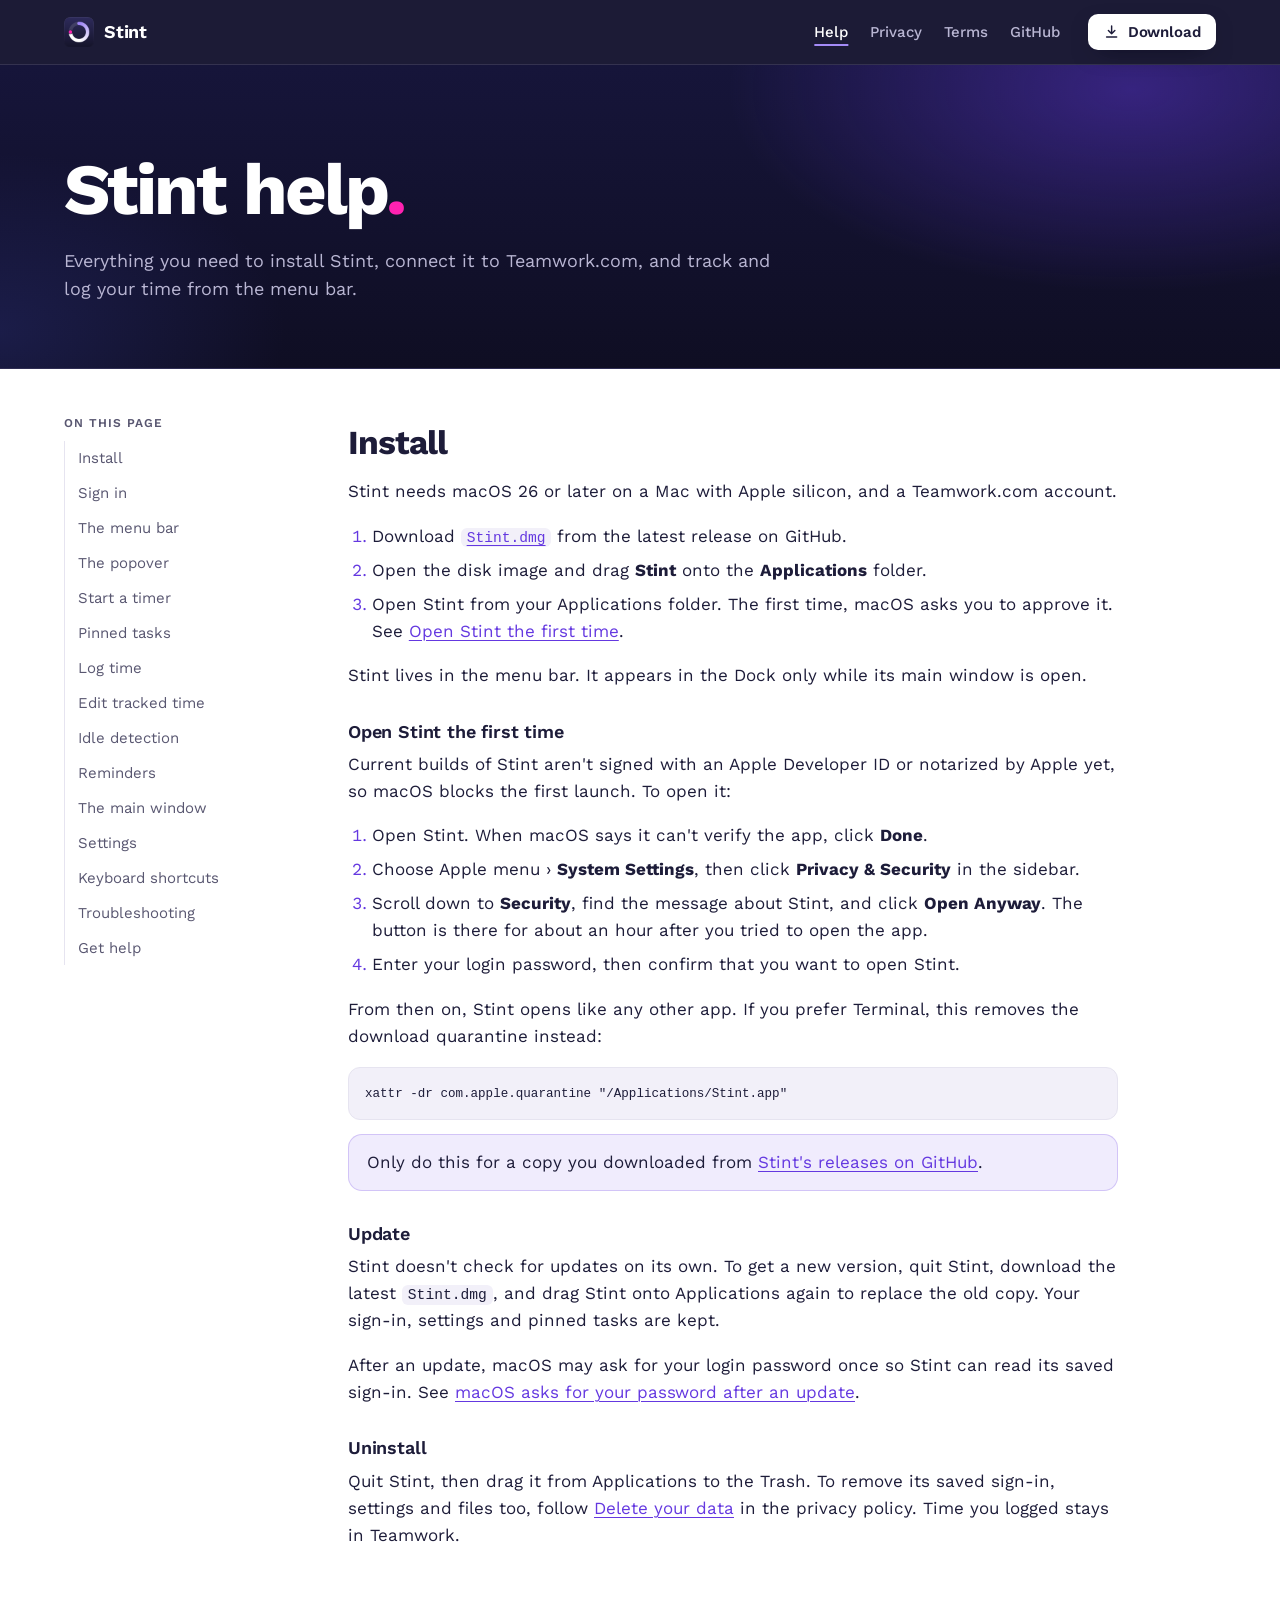
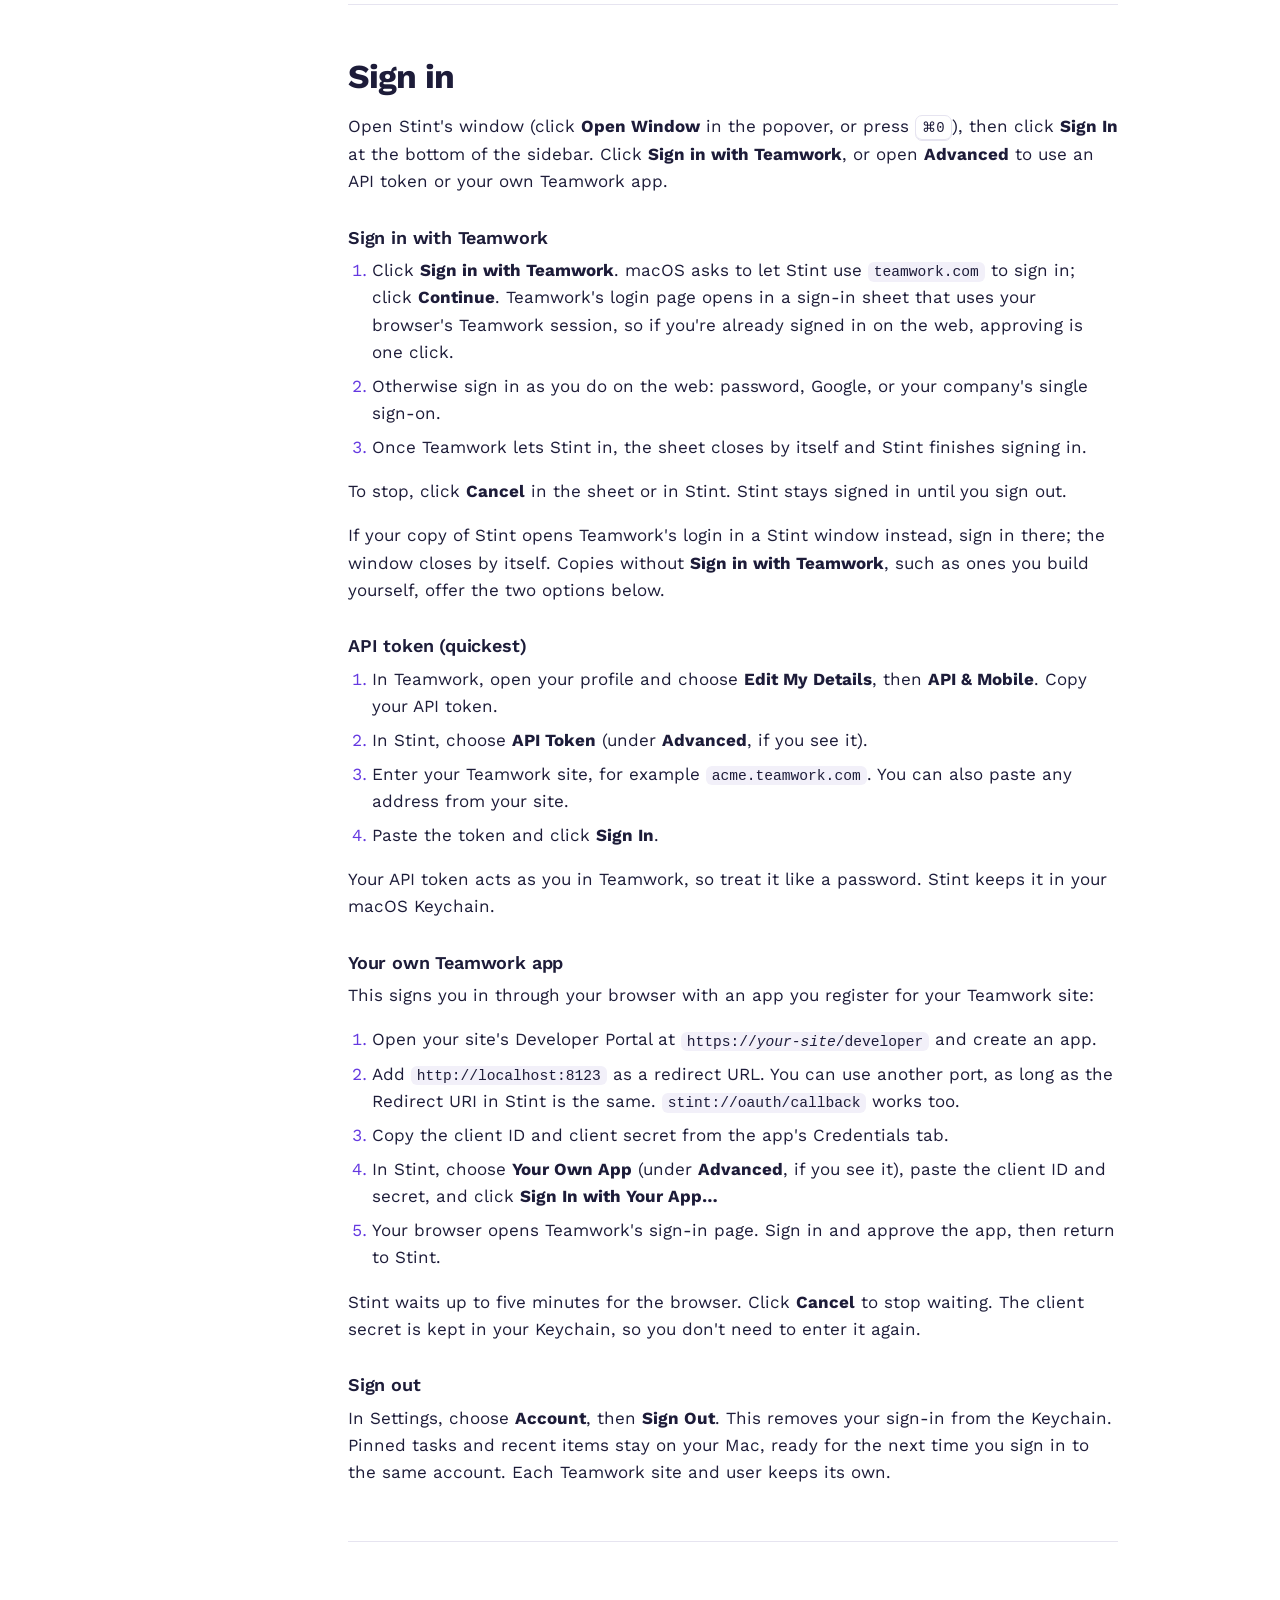
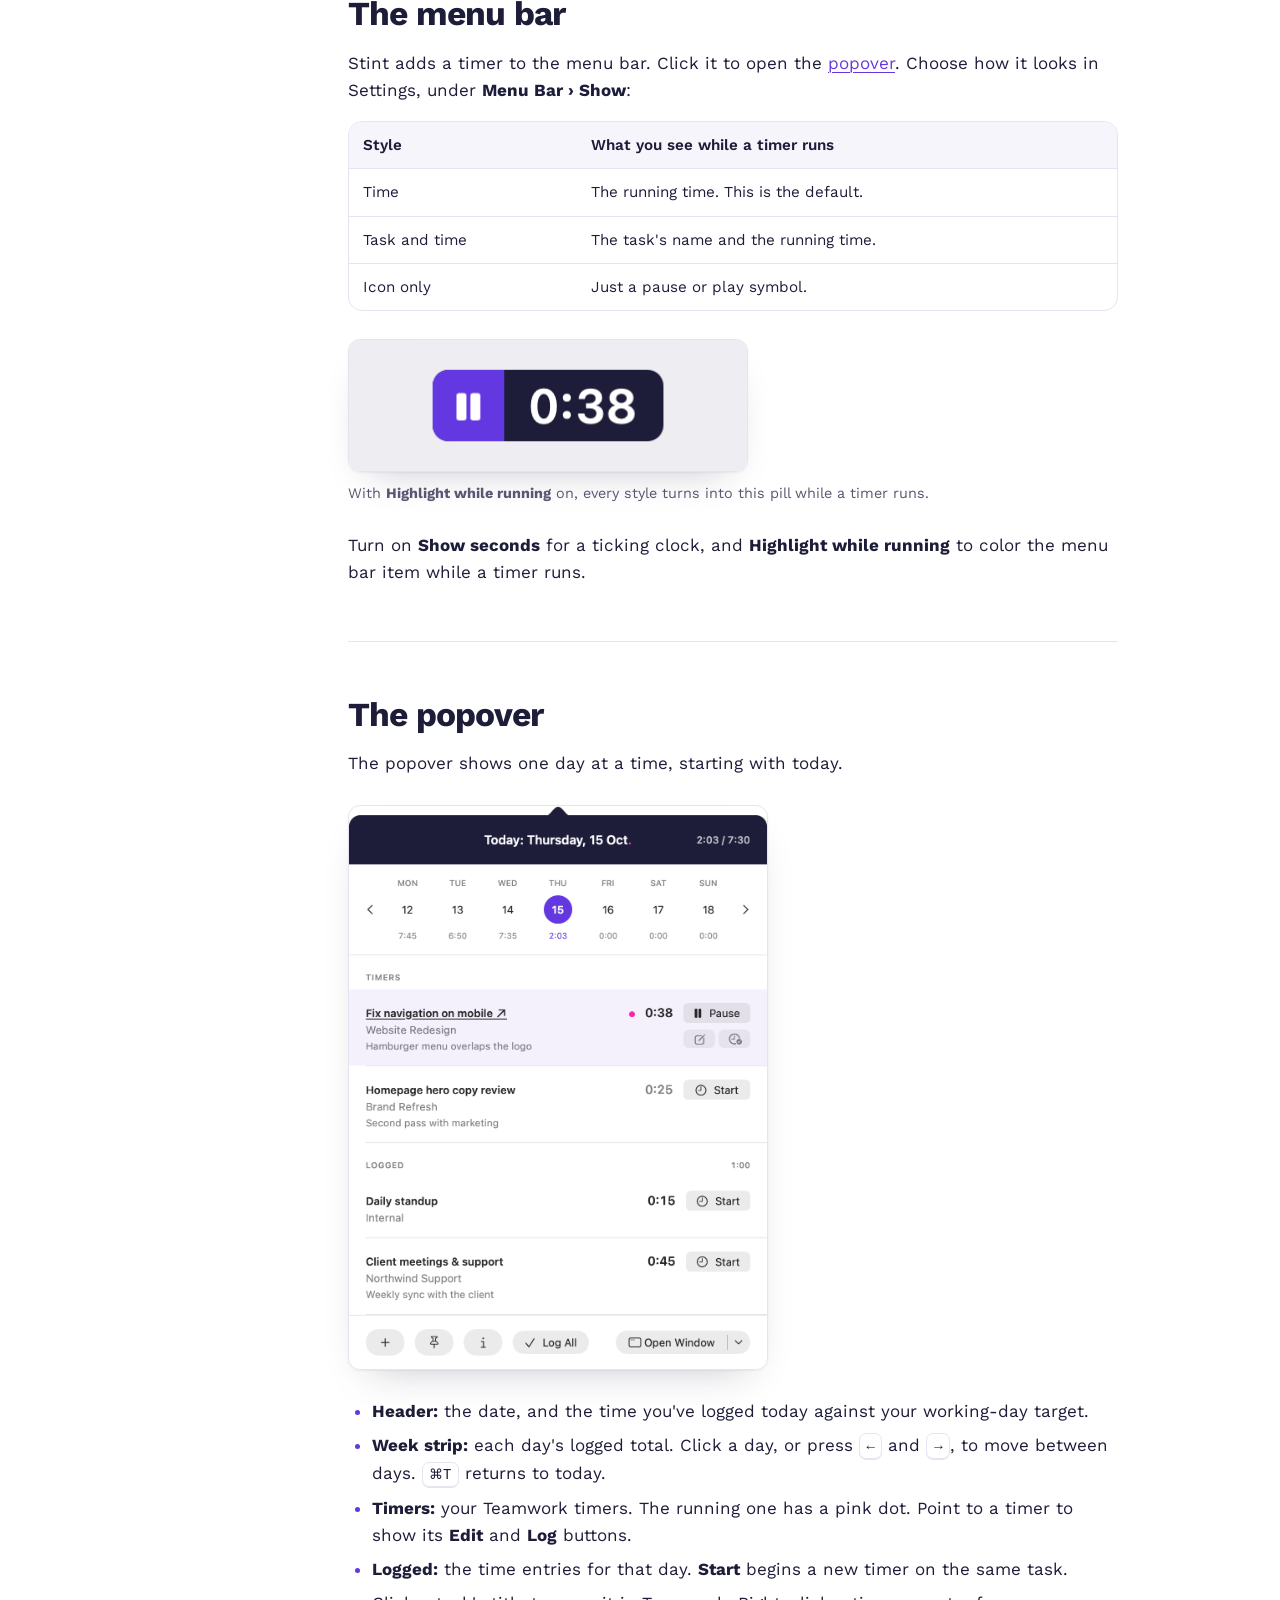
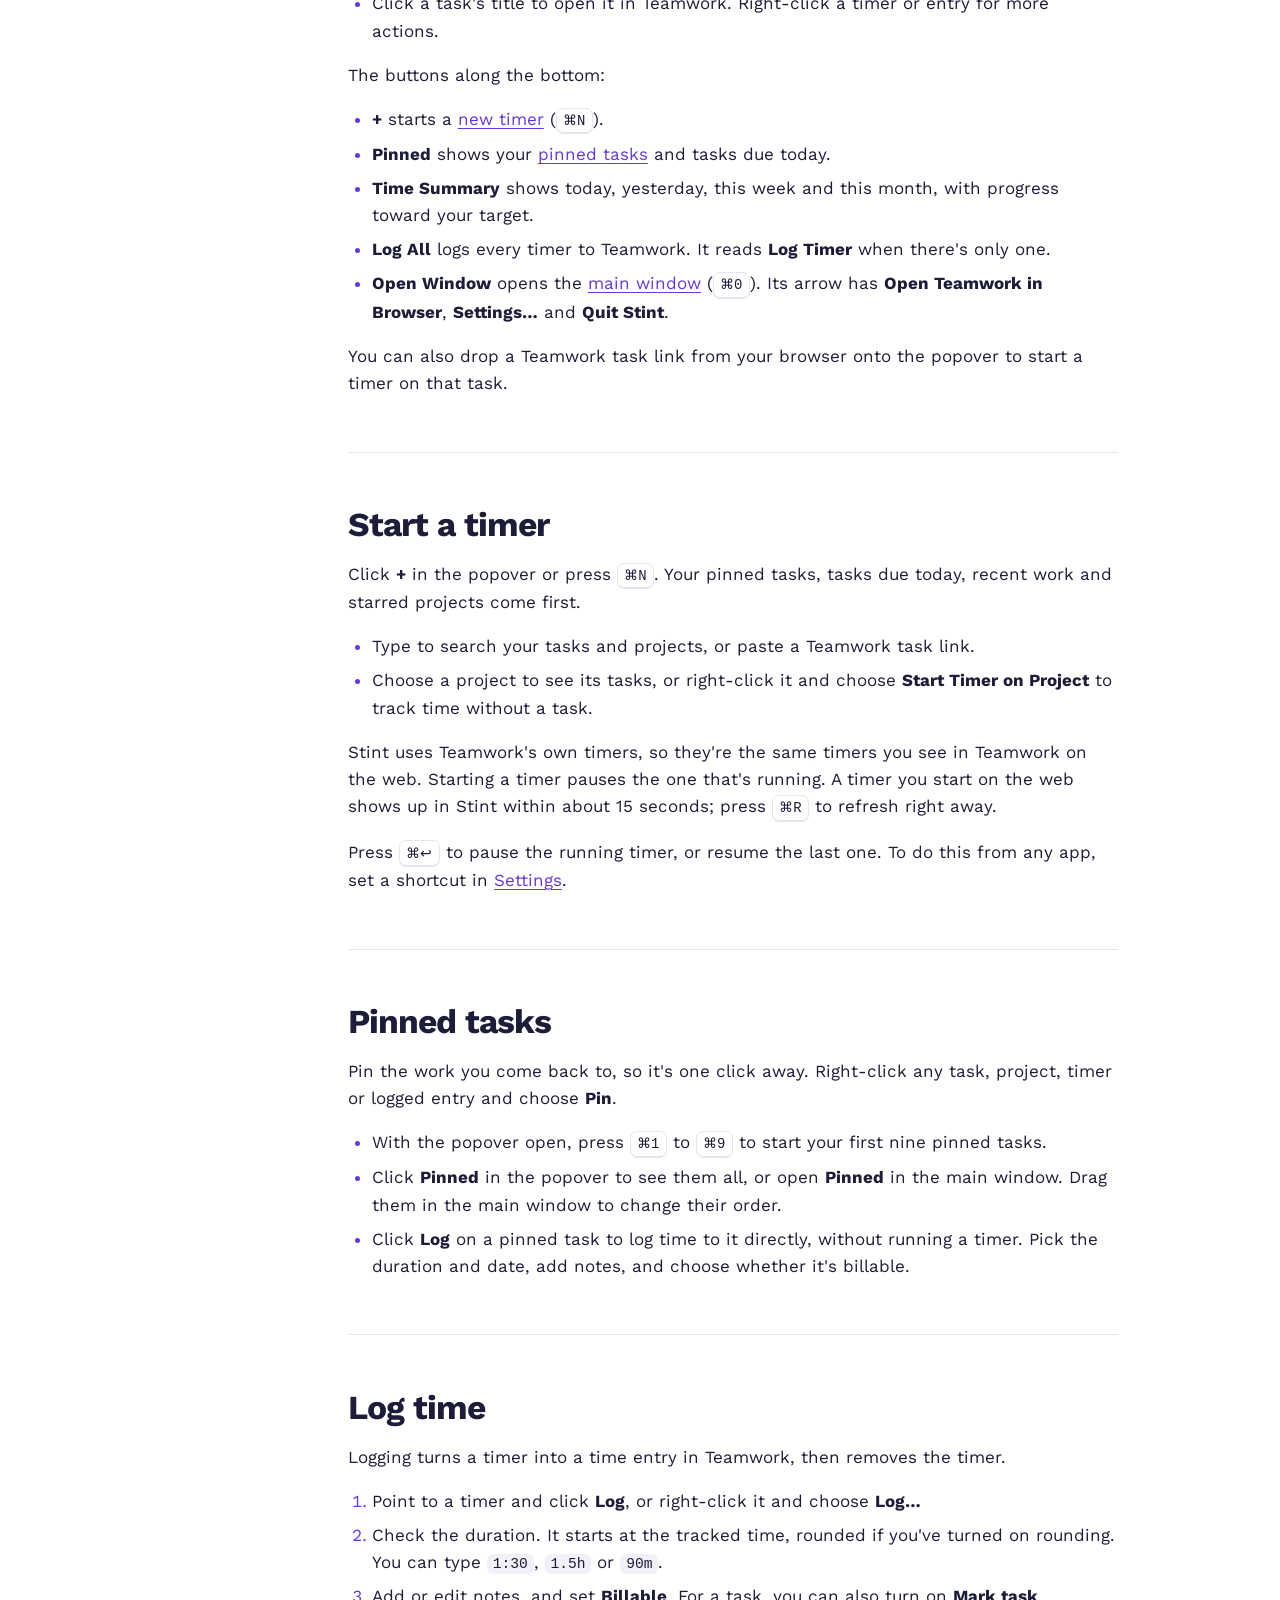
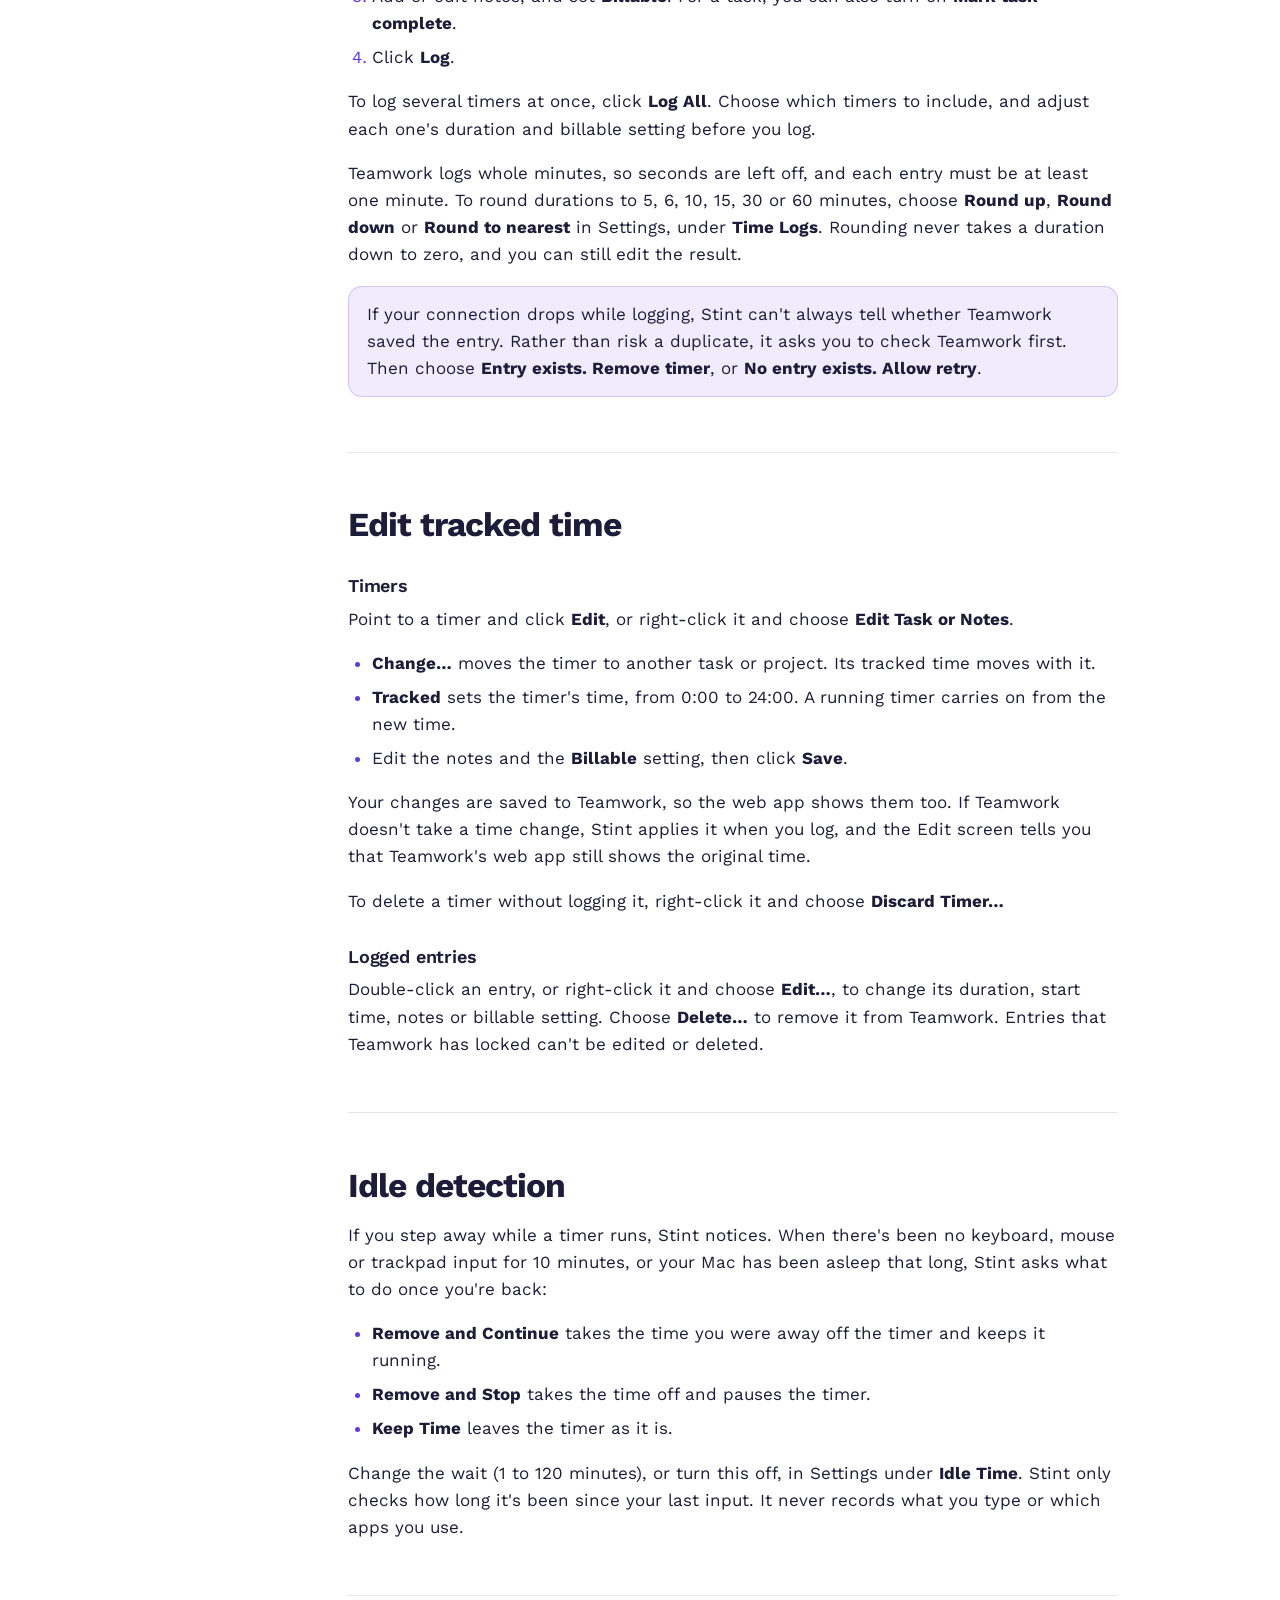
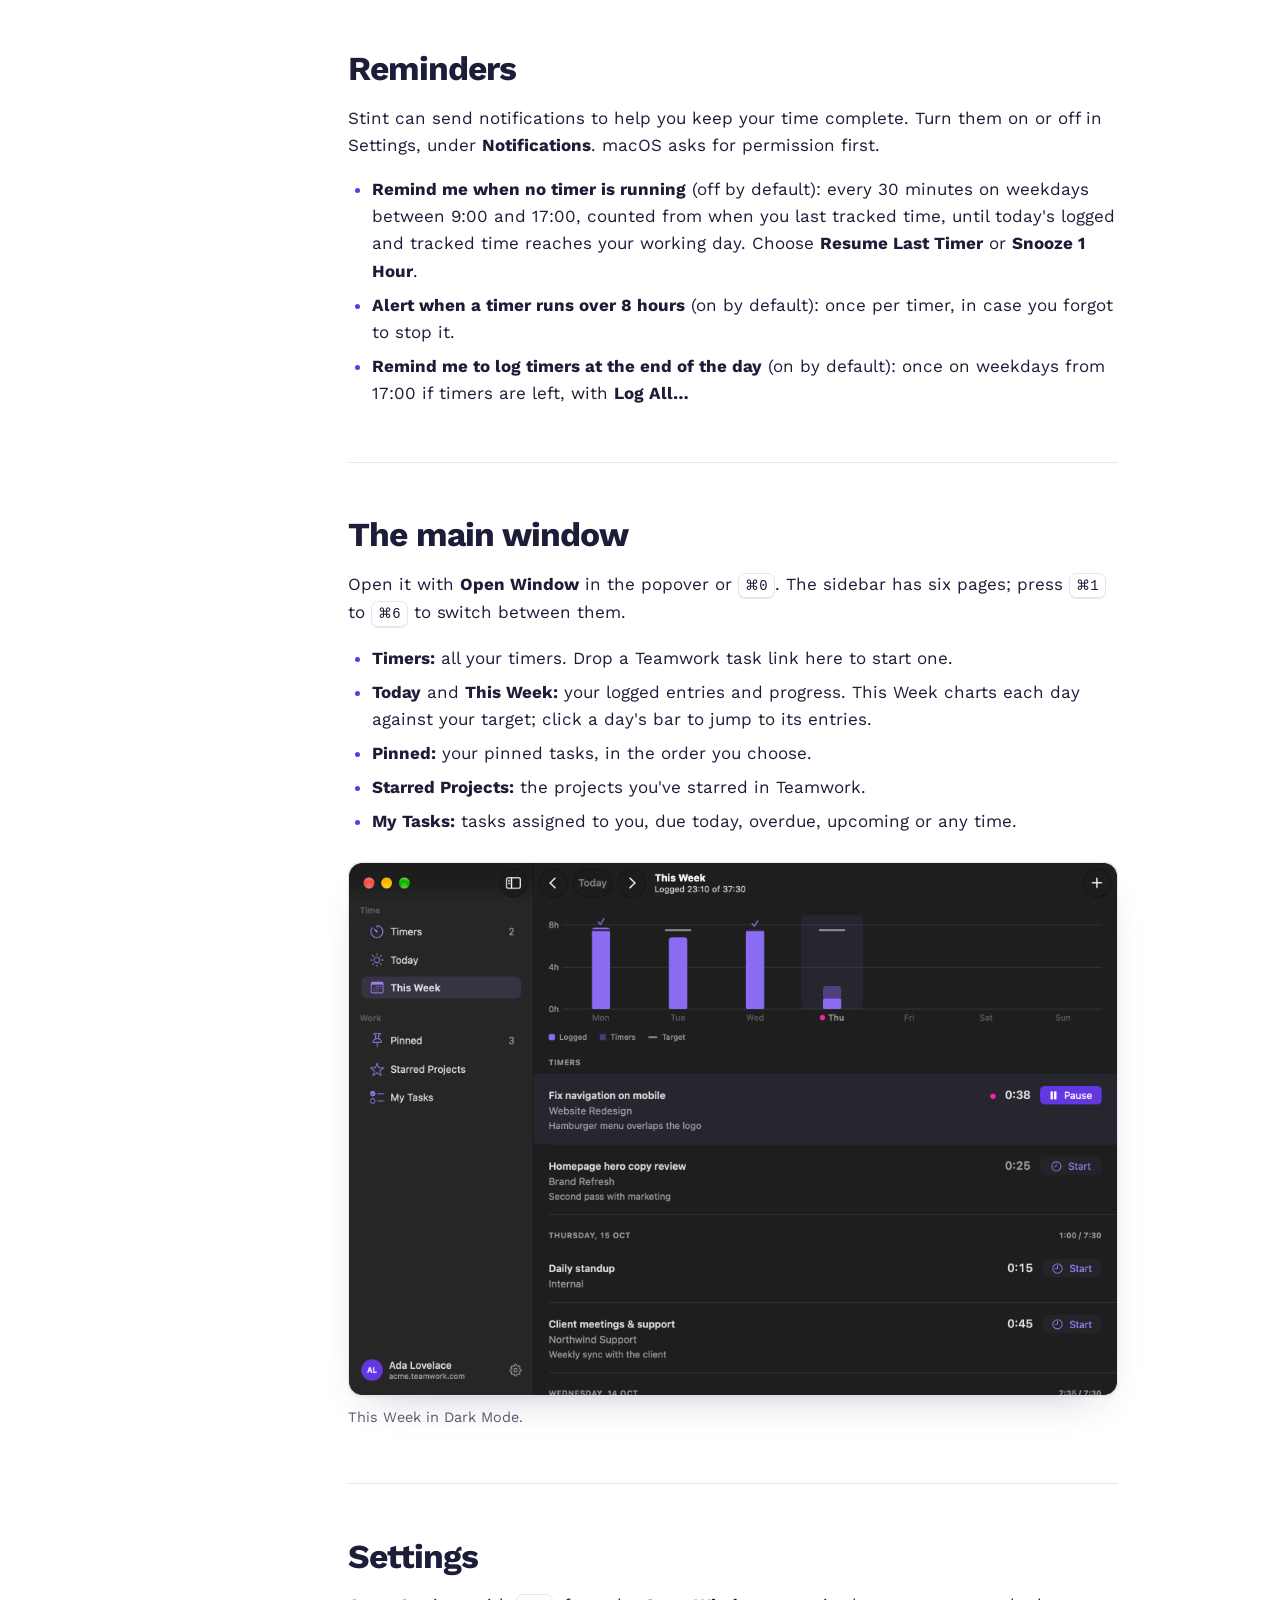
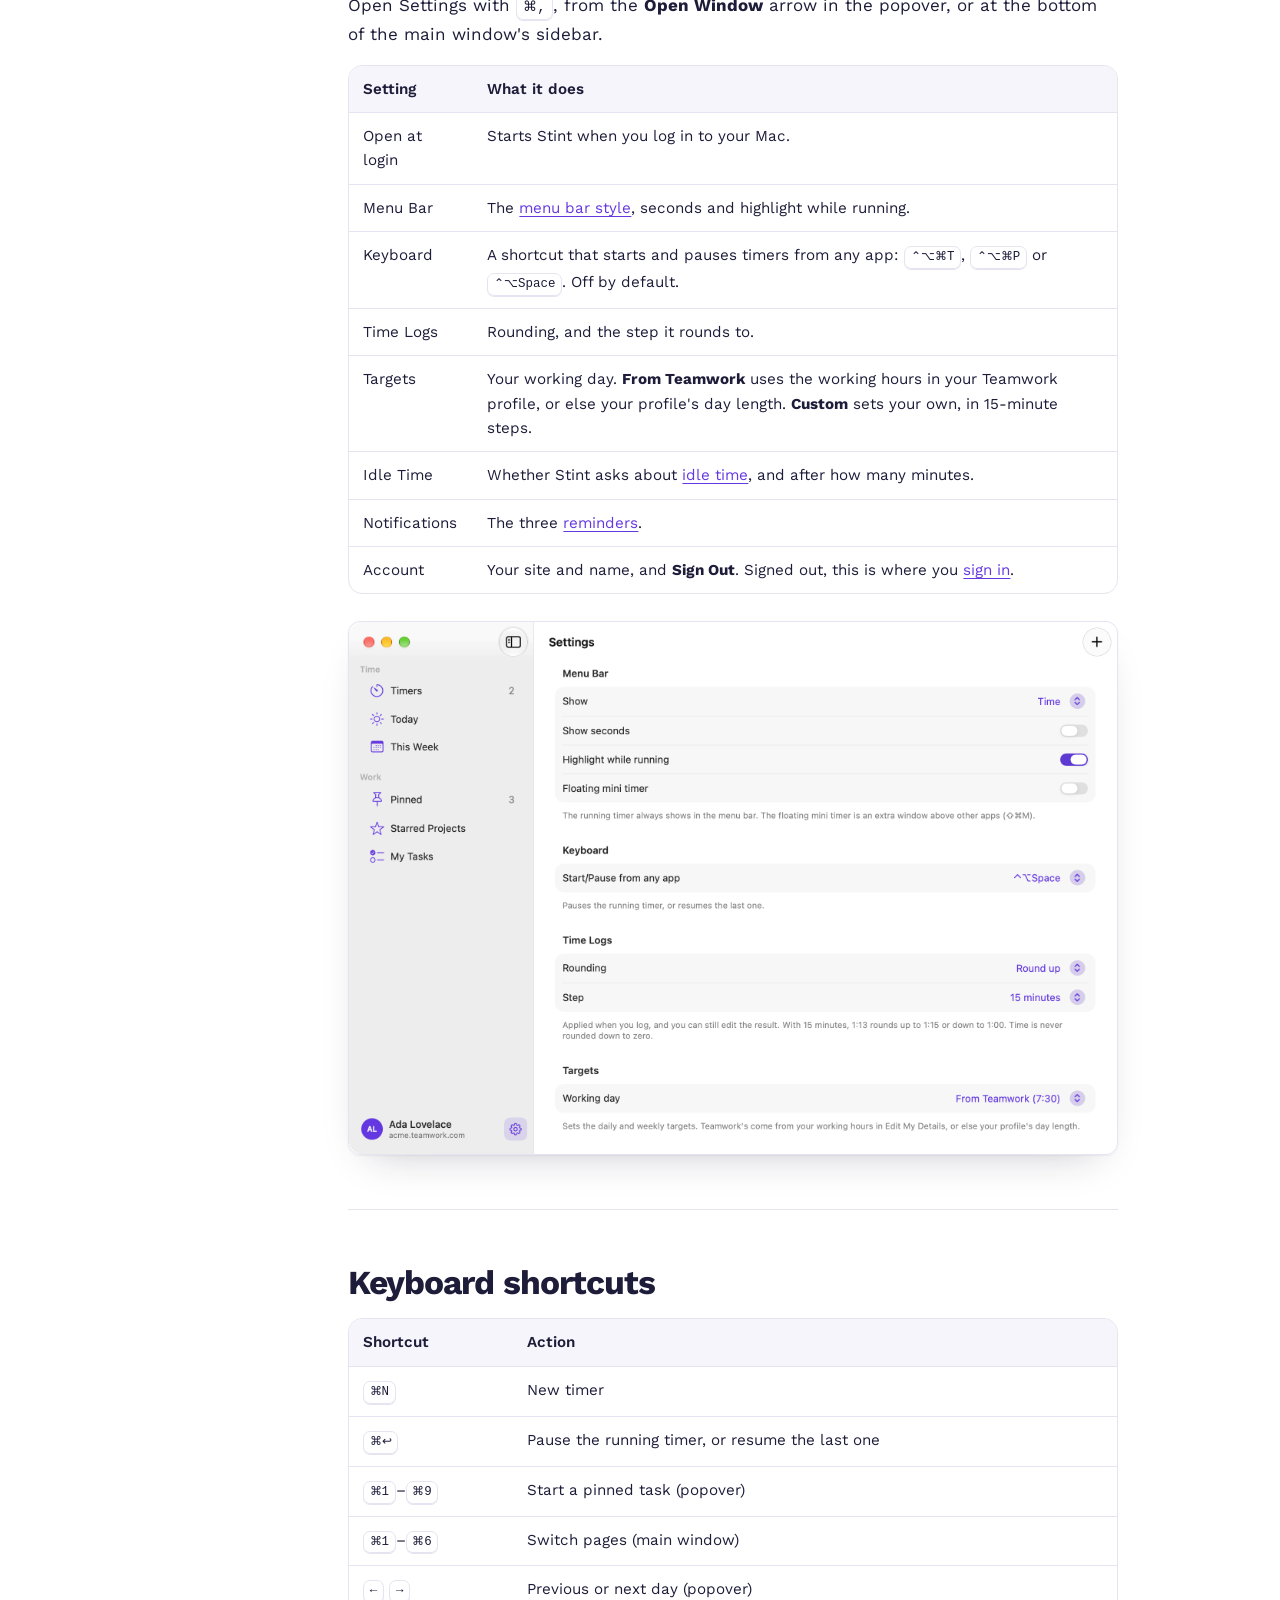
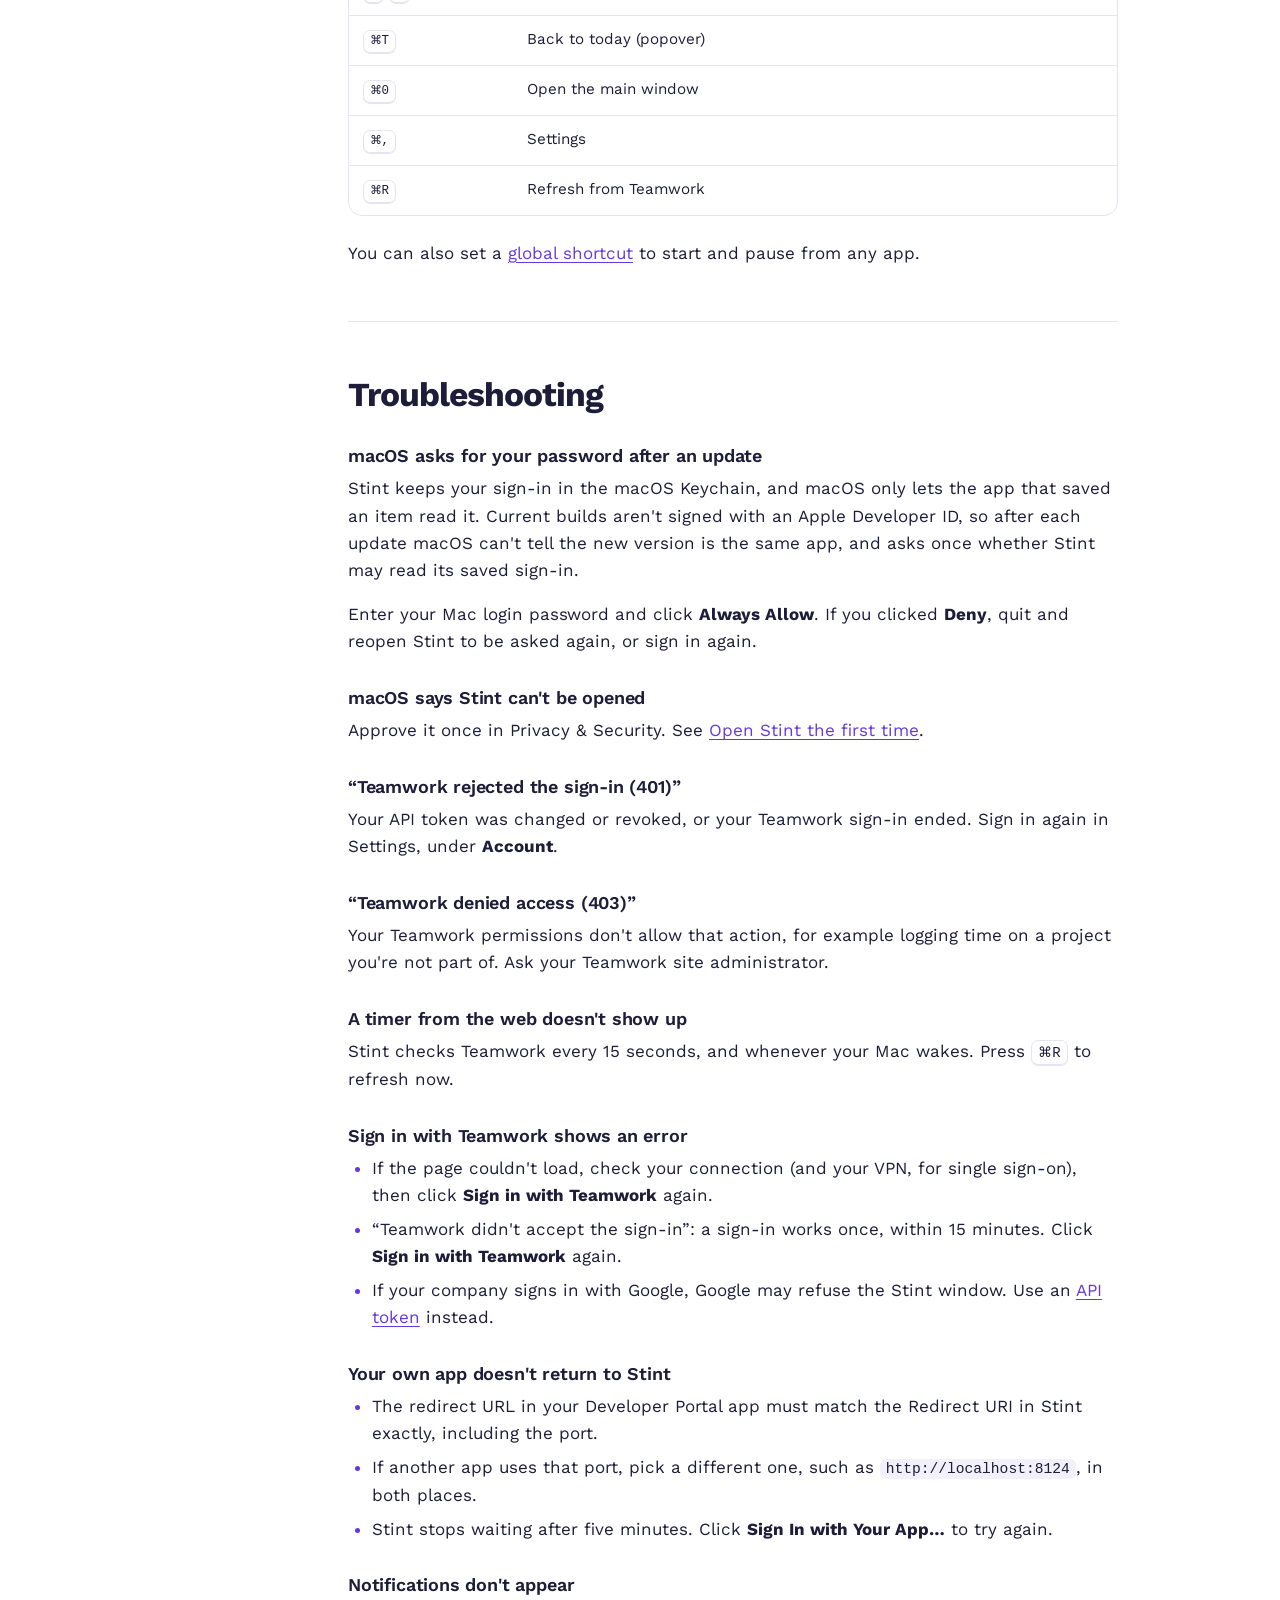
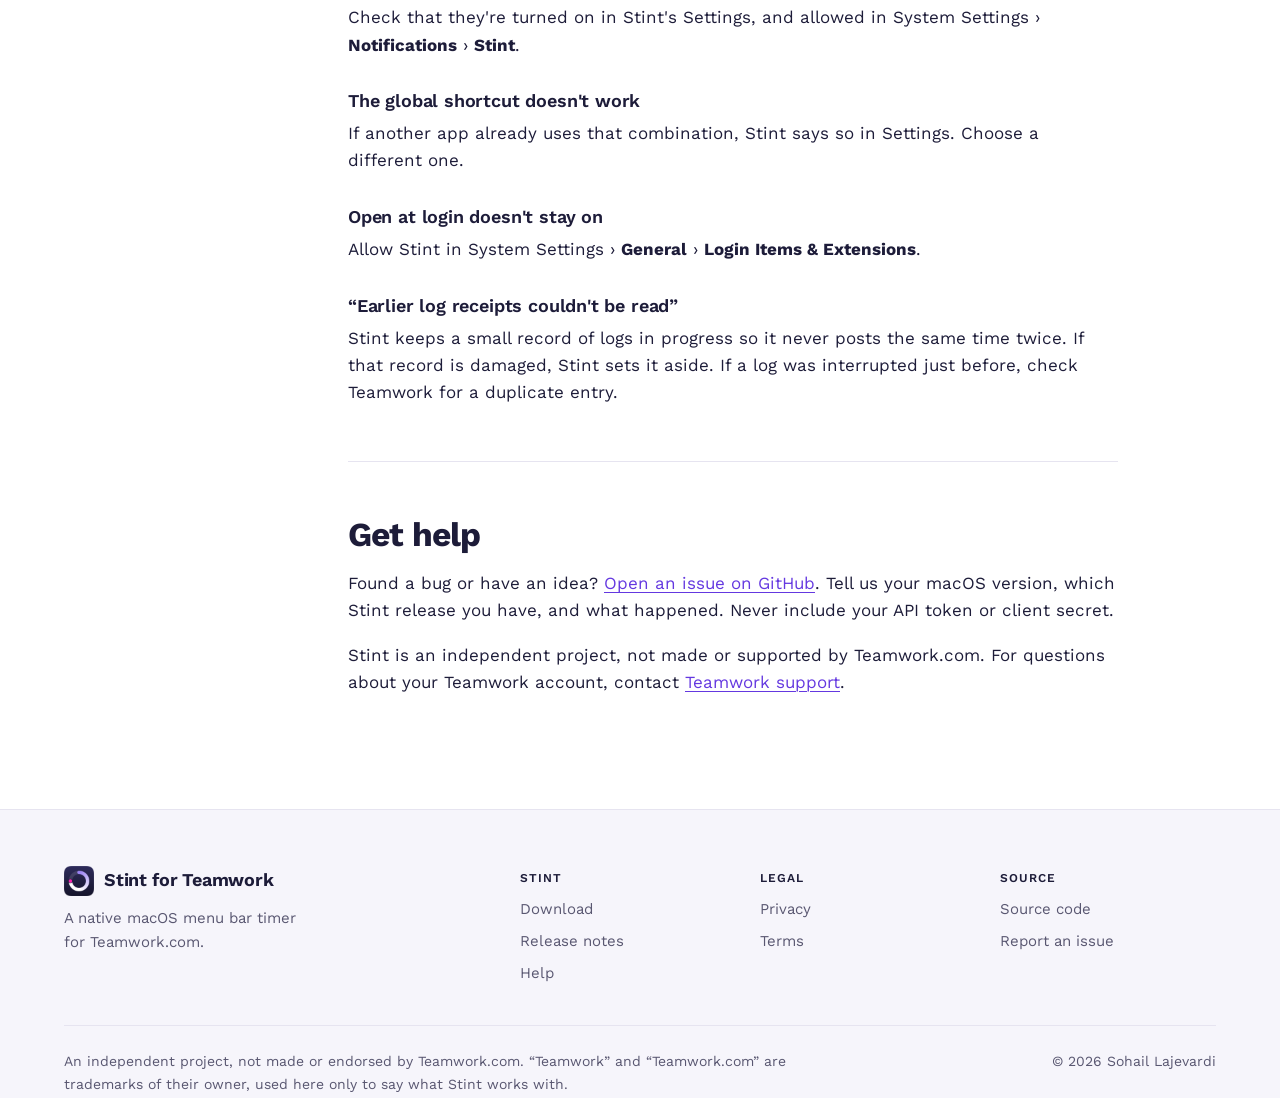
==== commit ebaa5cd1: "Return saves Edit Timer, highlight the running row, quiet reminders when done - Forms: Return in a d" ====
--- a/docs/help/index.html
+++ b/docs/help/index.html
@@ -234,7 +234,7 @@
         <h2 id="reminders">Reminders</h2>
         <p>Stint can send notifications to help you keep your time complete. Turn them on or off in Settings, under <strong>Notifications</strong>. macOS asks for permission first.</p>
         <ul>
-          <li><strong>Remind me when no timer is running</strong> (off by default): every 30 minutes on weekdays between 9:00 and 17:00, counted from when you last tracked time. Choose <strong>Resume Last Timer</strong> or <strong>Snooze 1 Hour</strong>.</li>
+          <li><strong>Remind me when no timer is running</strong> (off by default): every 30 minutes on weekdays between 9:00 and 17:00, counted from when you last tracked time, until today's logged and tracked time reaches your working day. Choose <strong>Resume Last Timer</strong> or <strong>Snooze 1 Hour</strong>.</li>
           <li><strong>Alert when a timer runs over 8 hours</strong> (on by default): once per timer, in case you forgot to stop it.</li>
           <li><strong>Remind me to log timers at the end of the day</strong> (on by default): once on weekdays from 17:00 if timers are left, with <strong>Log All…</strong></li>
         </ul>
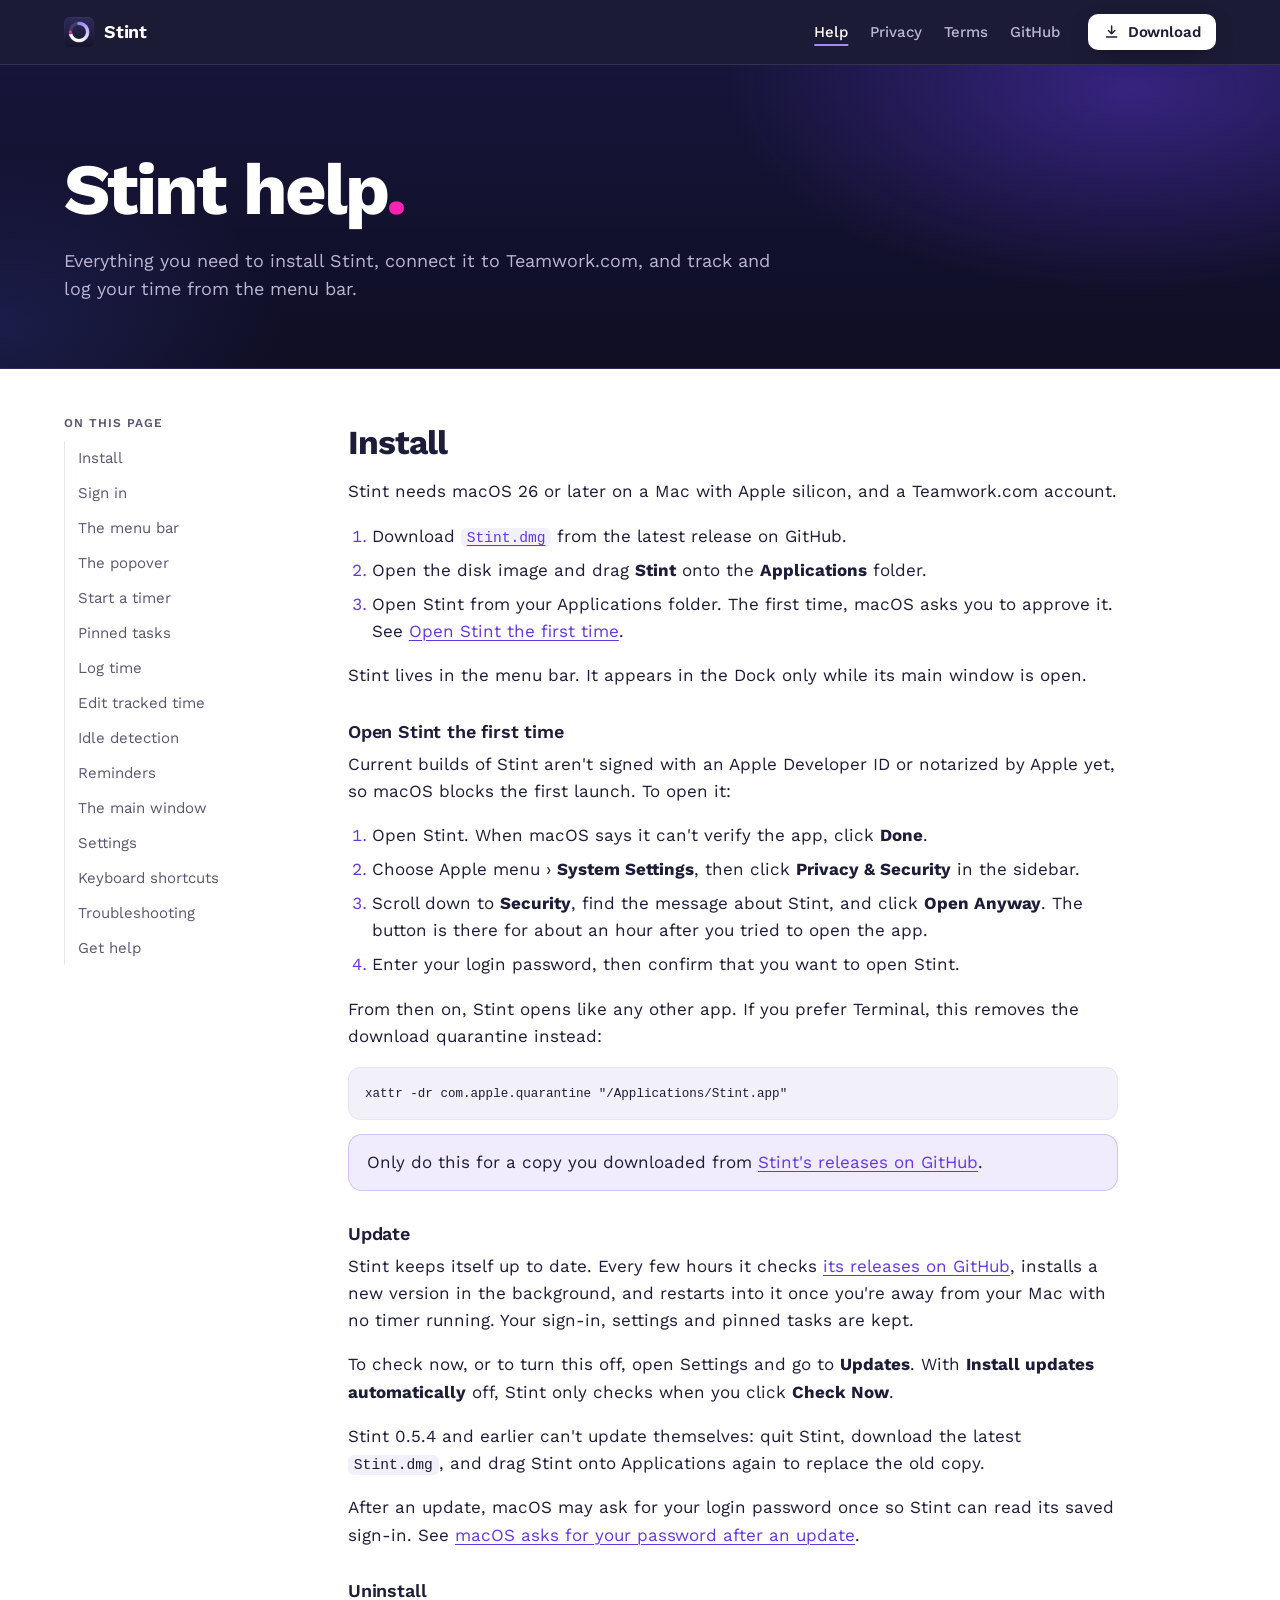
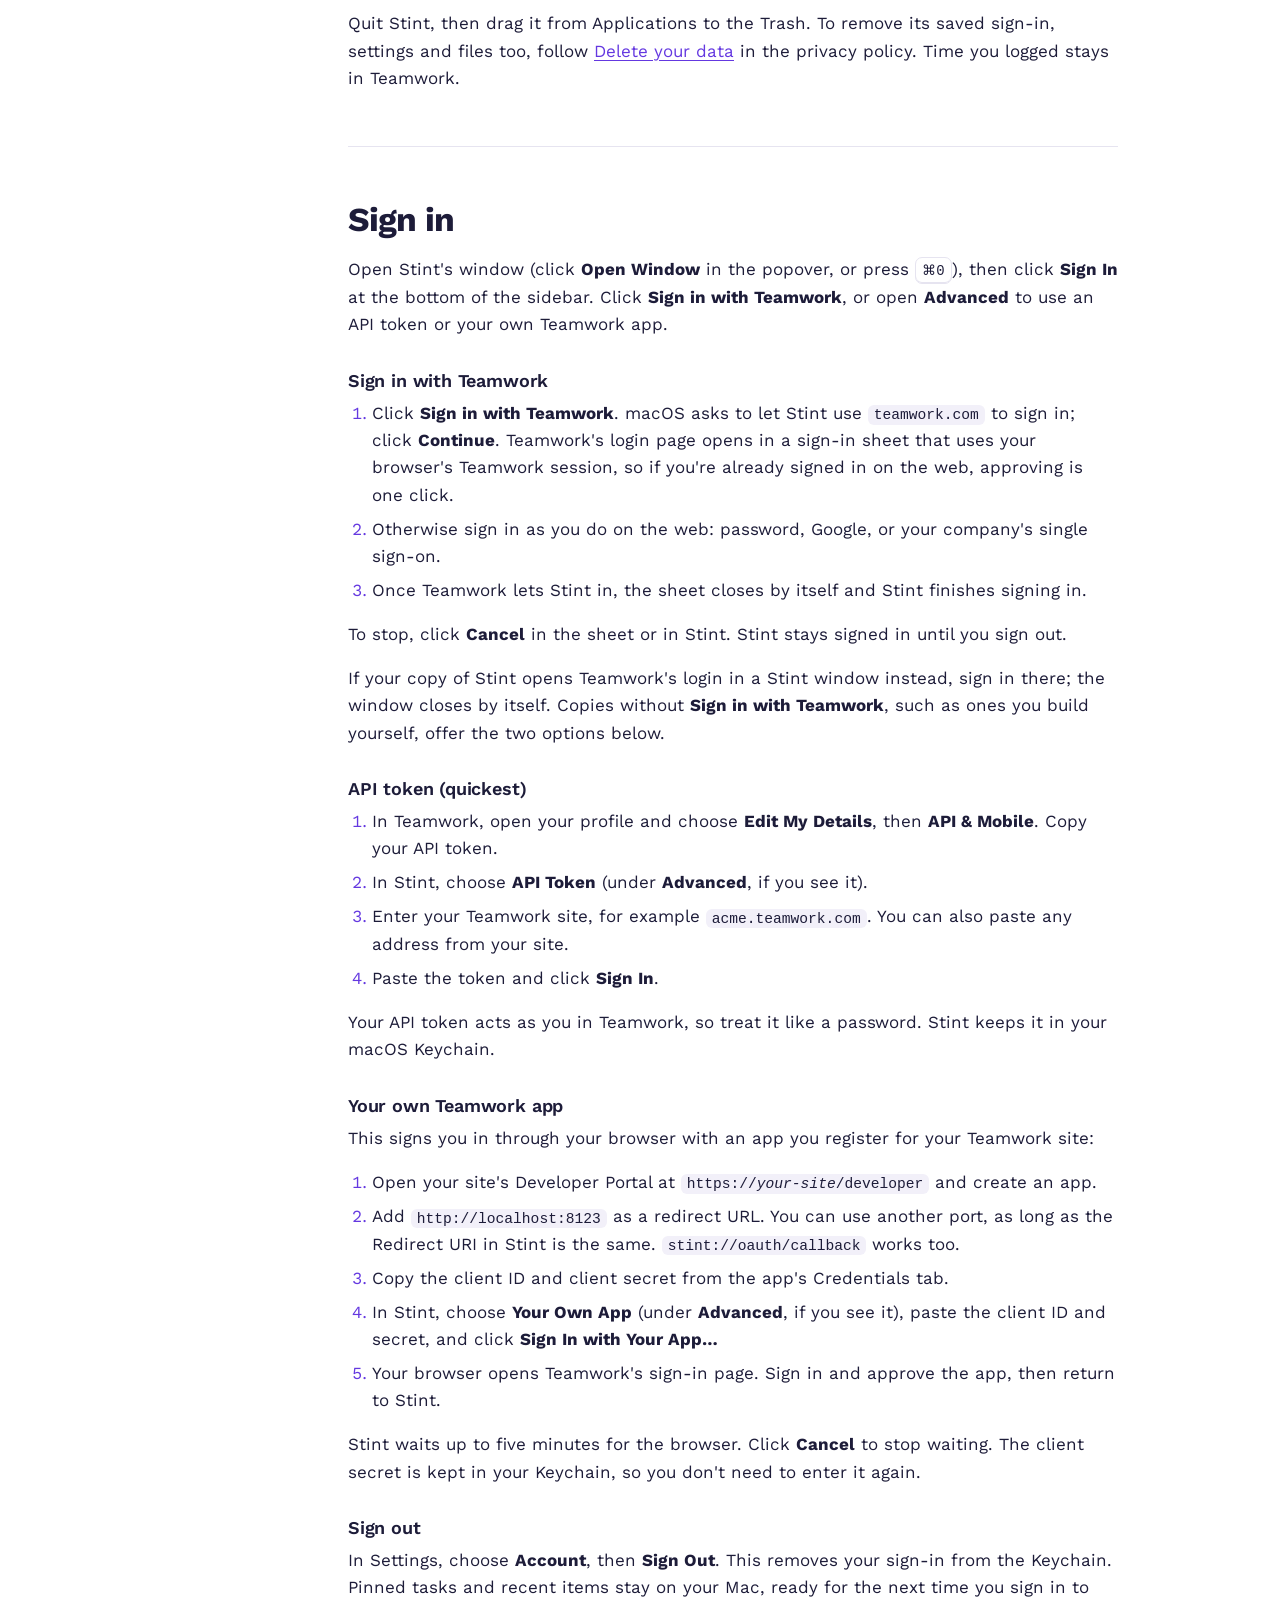
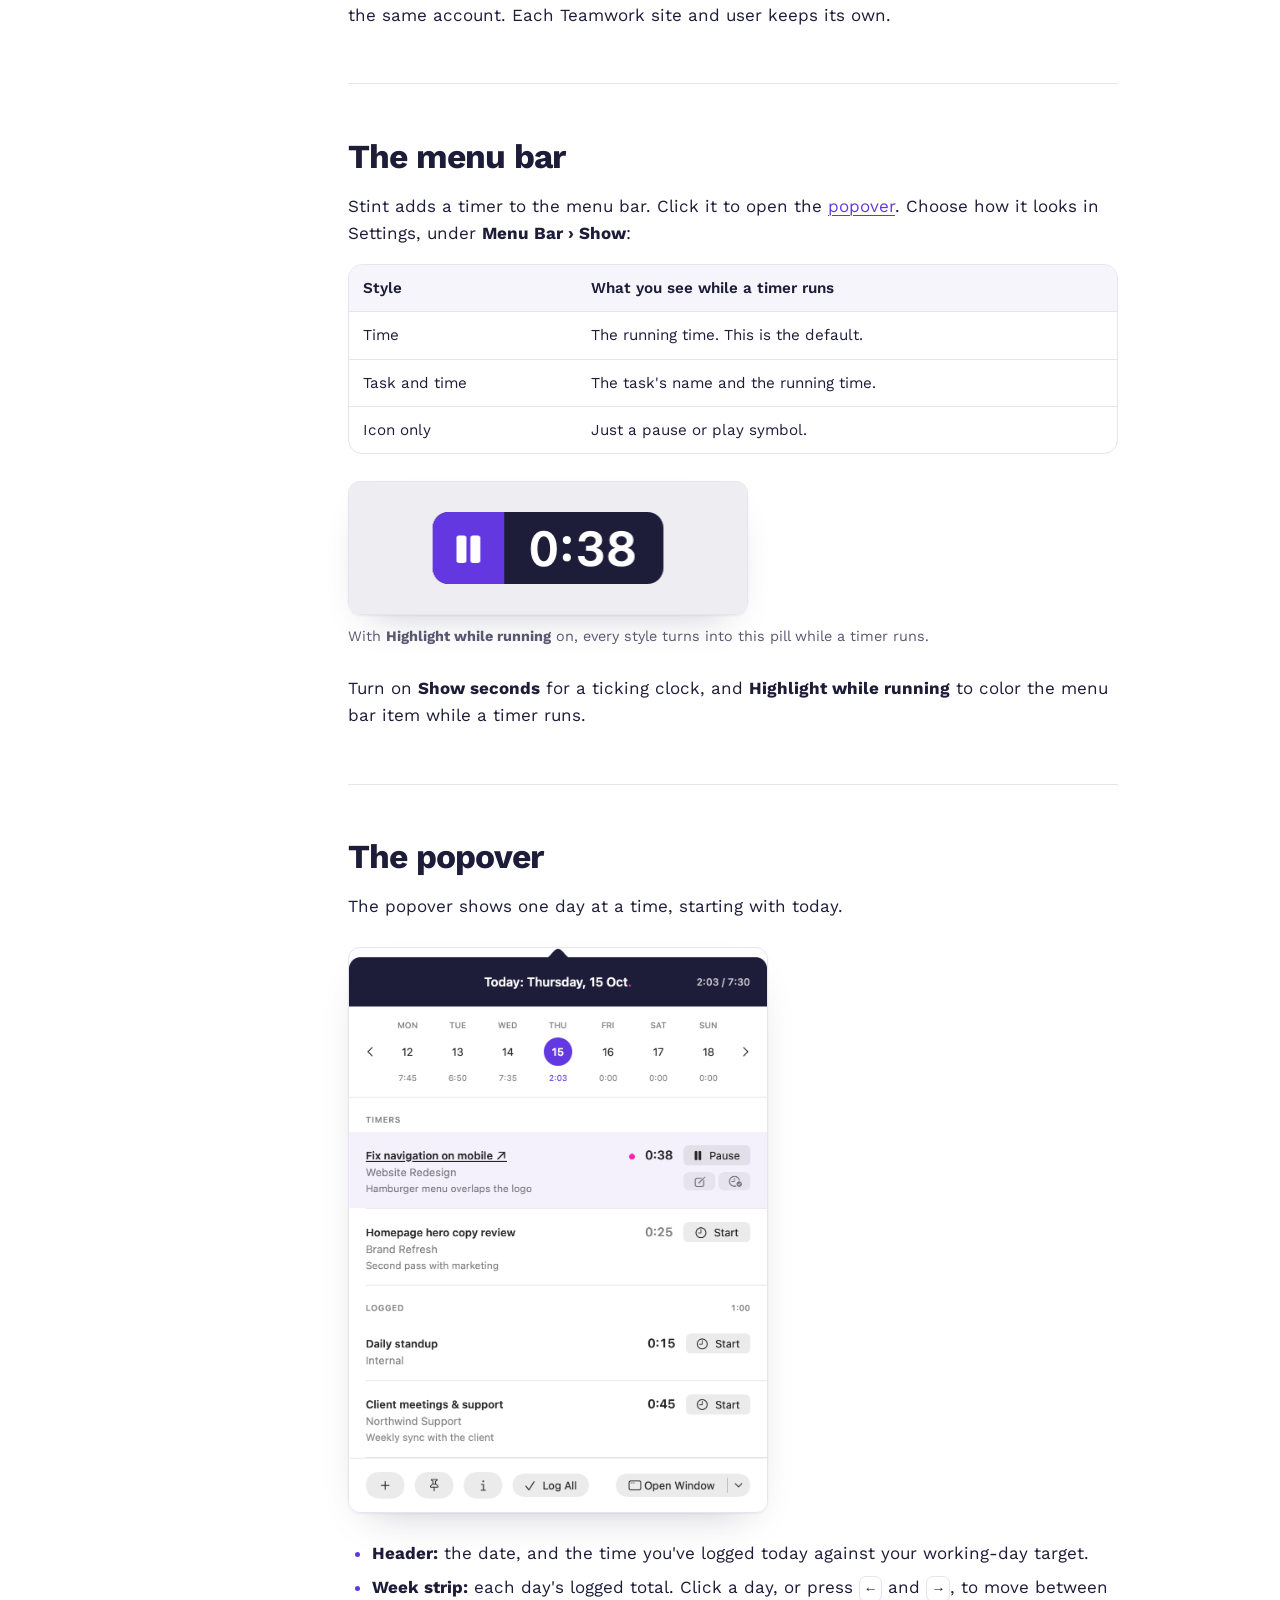
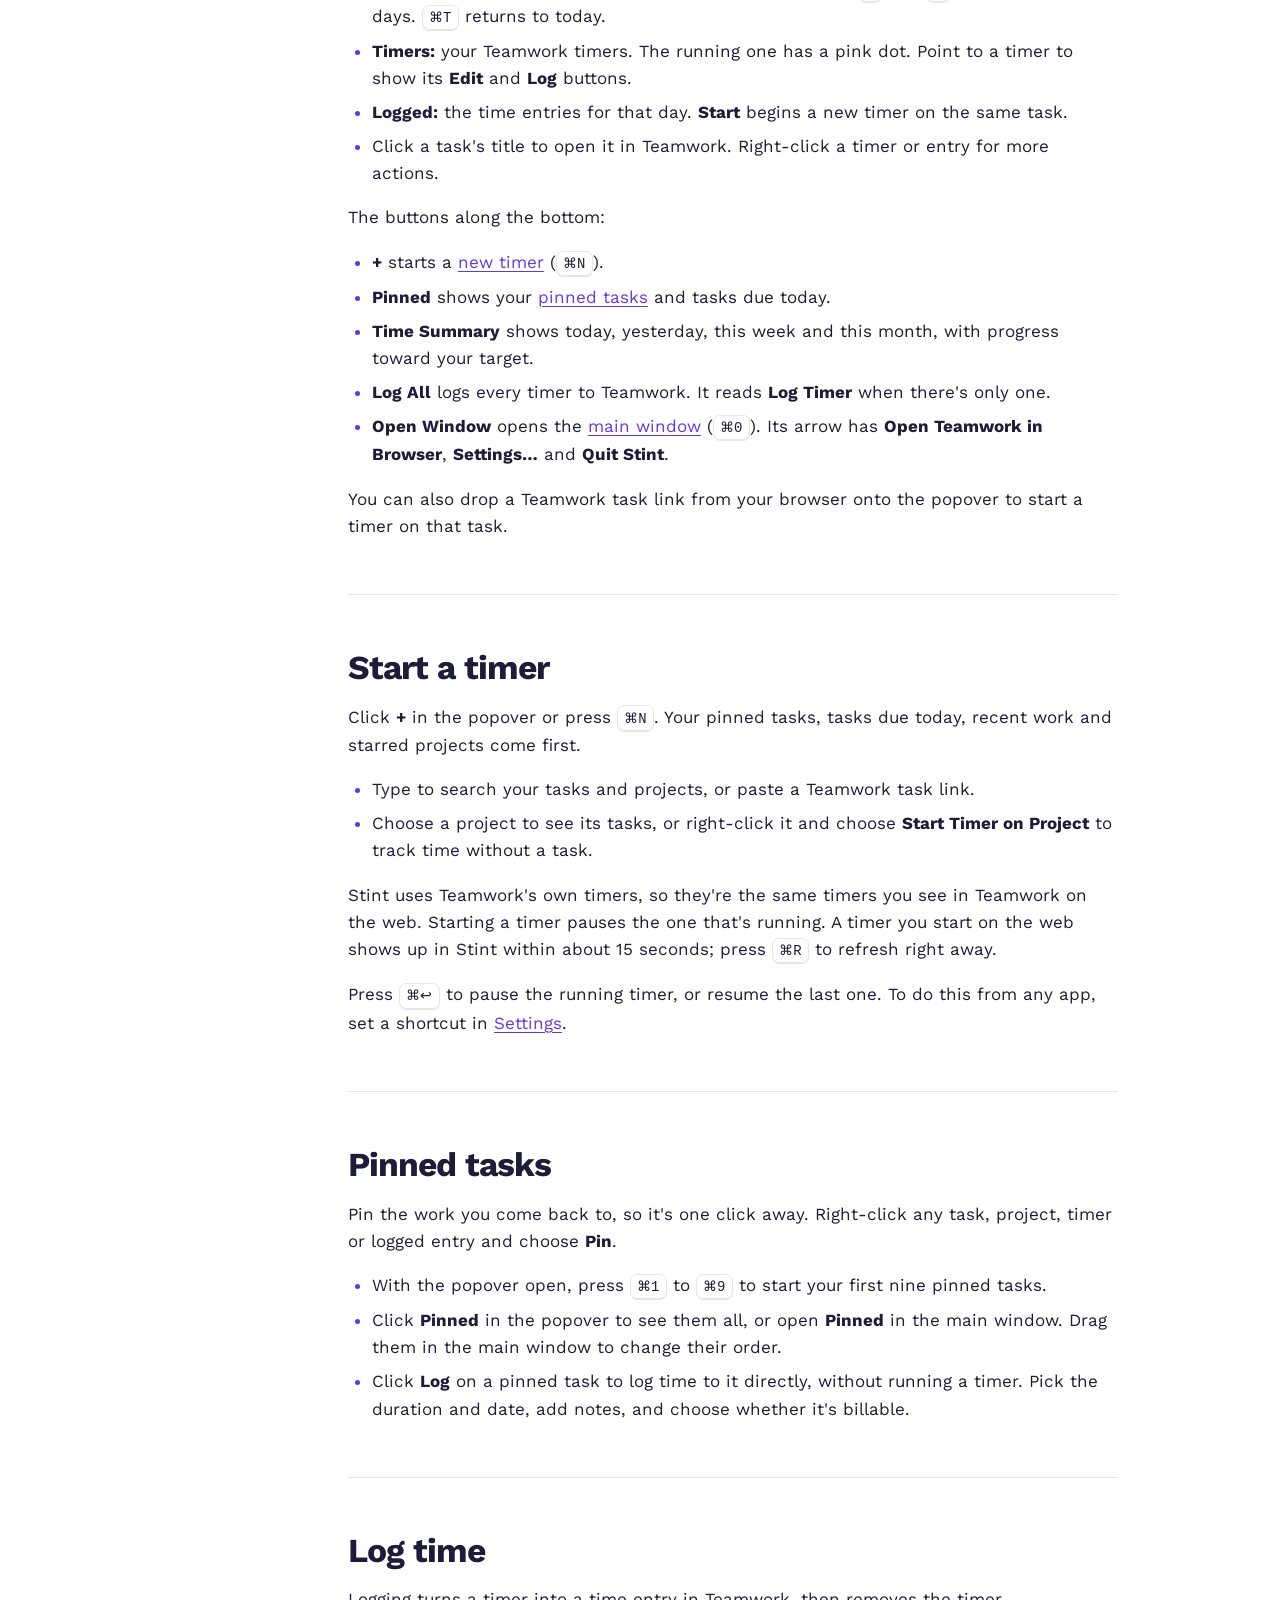
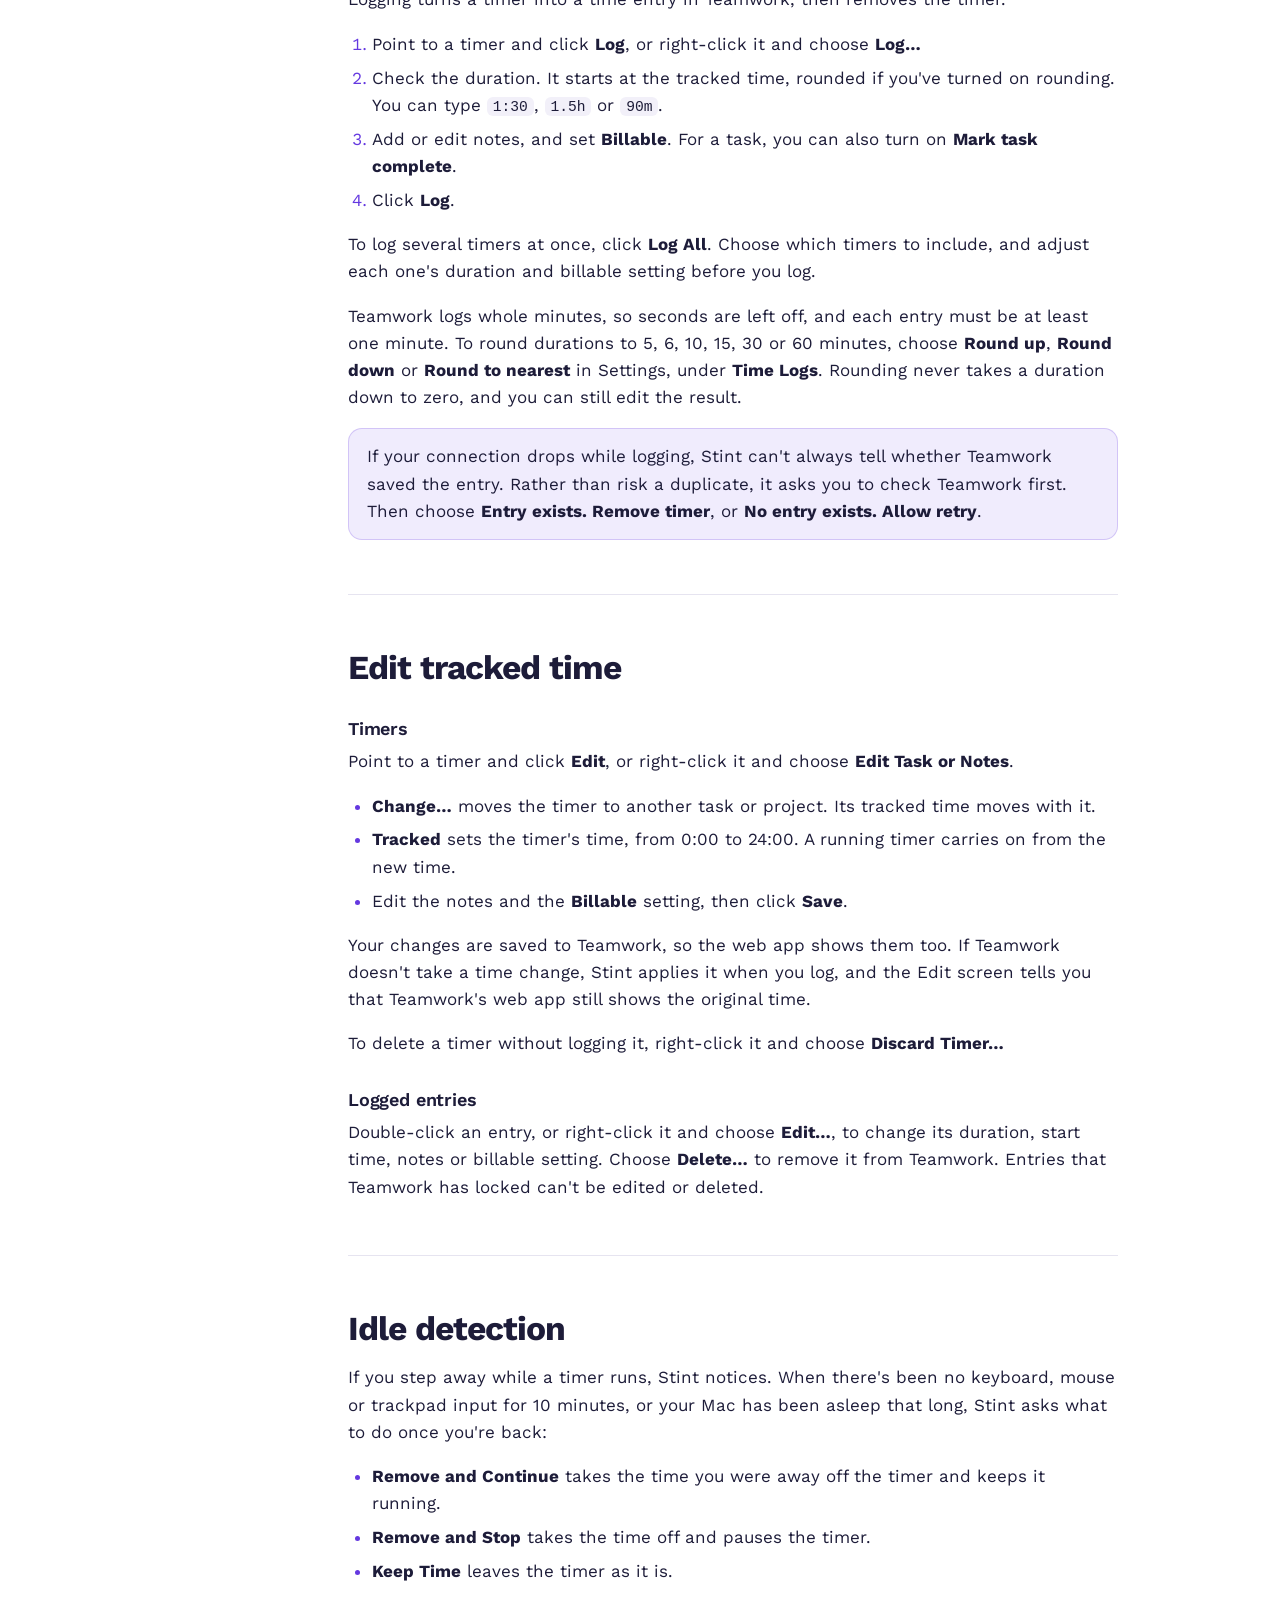
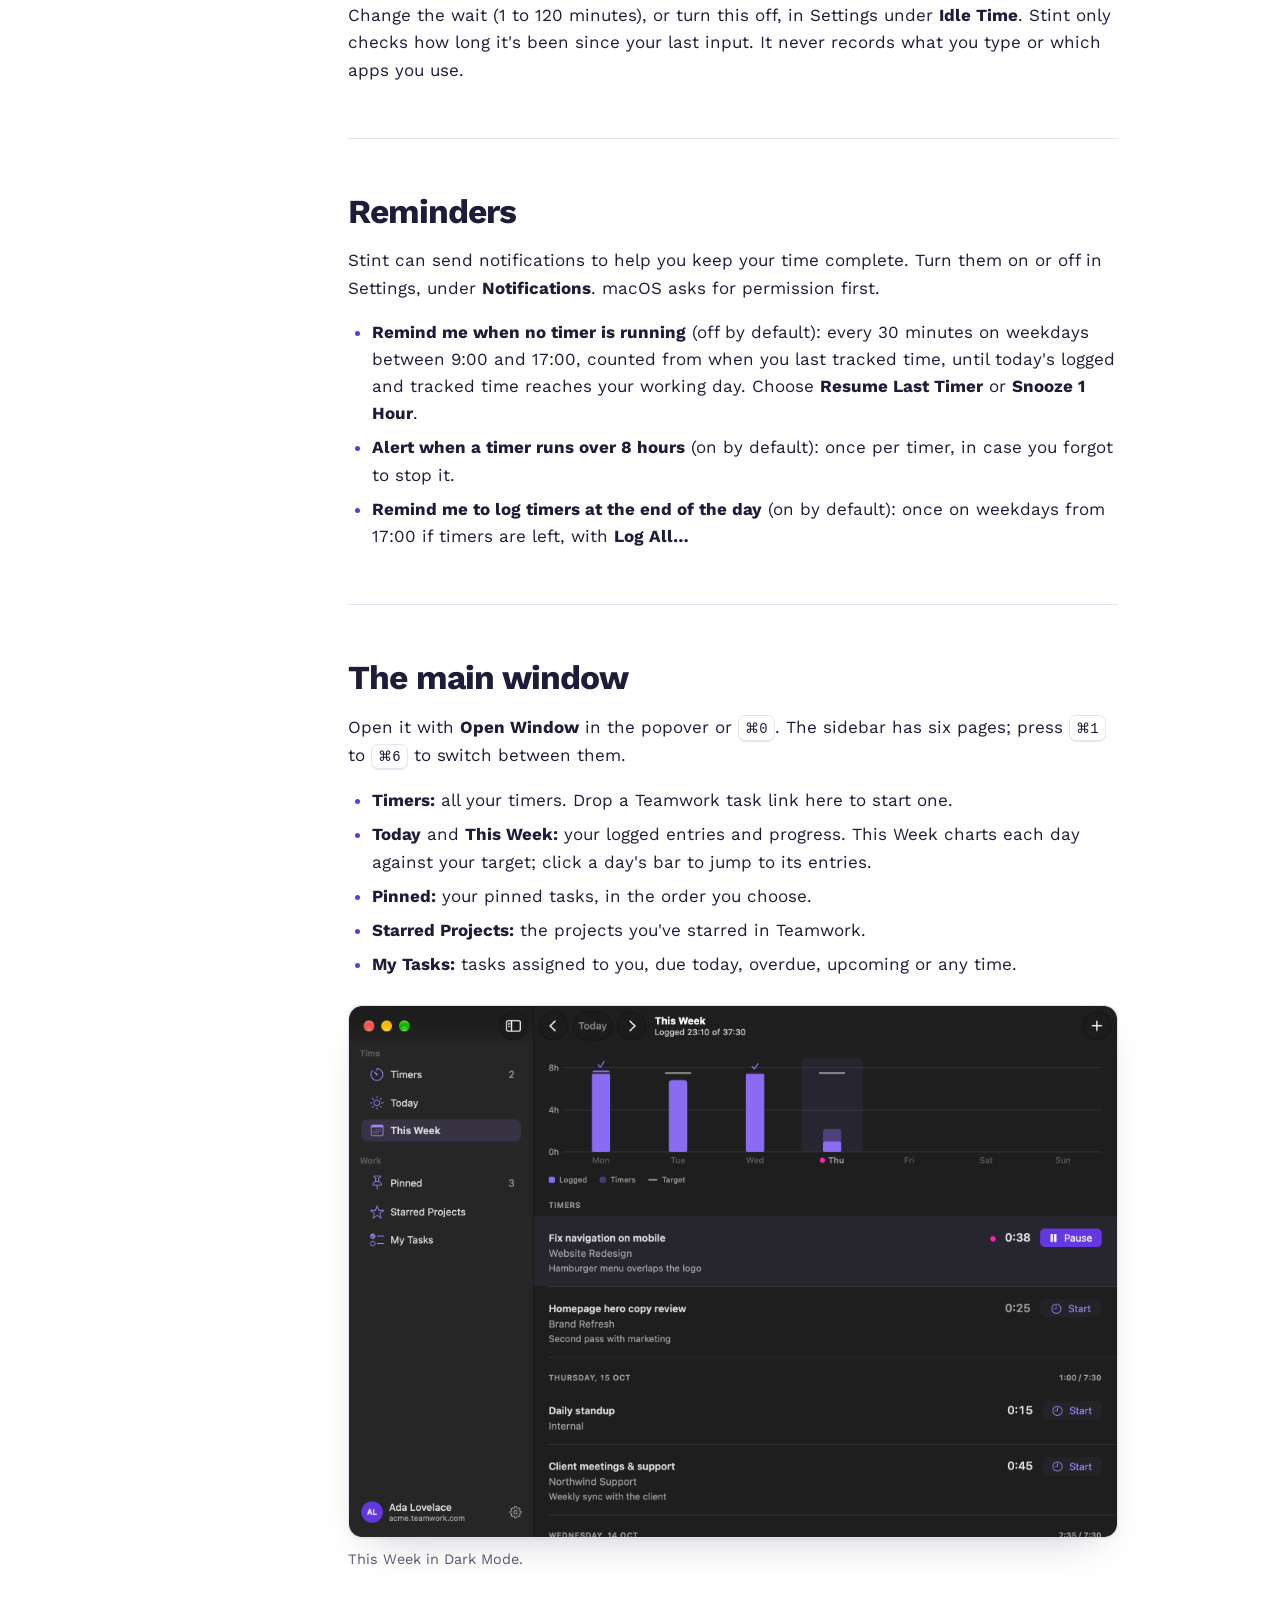
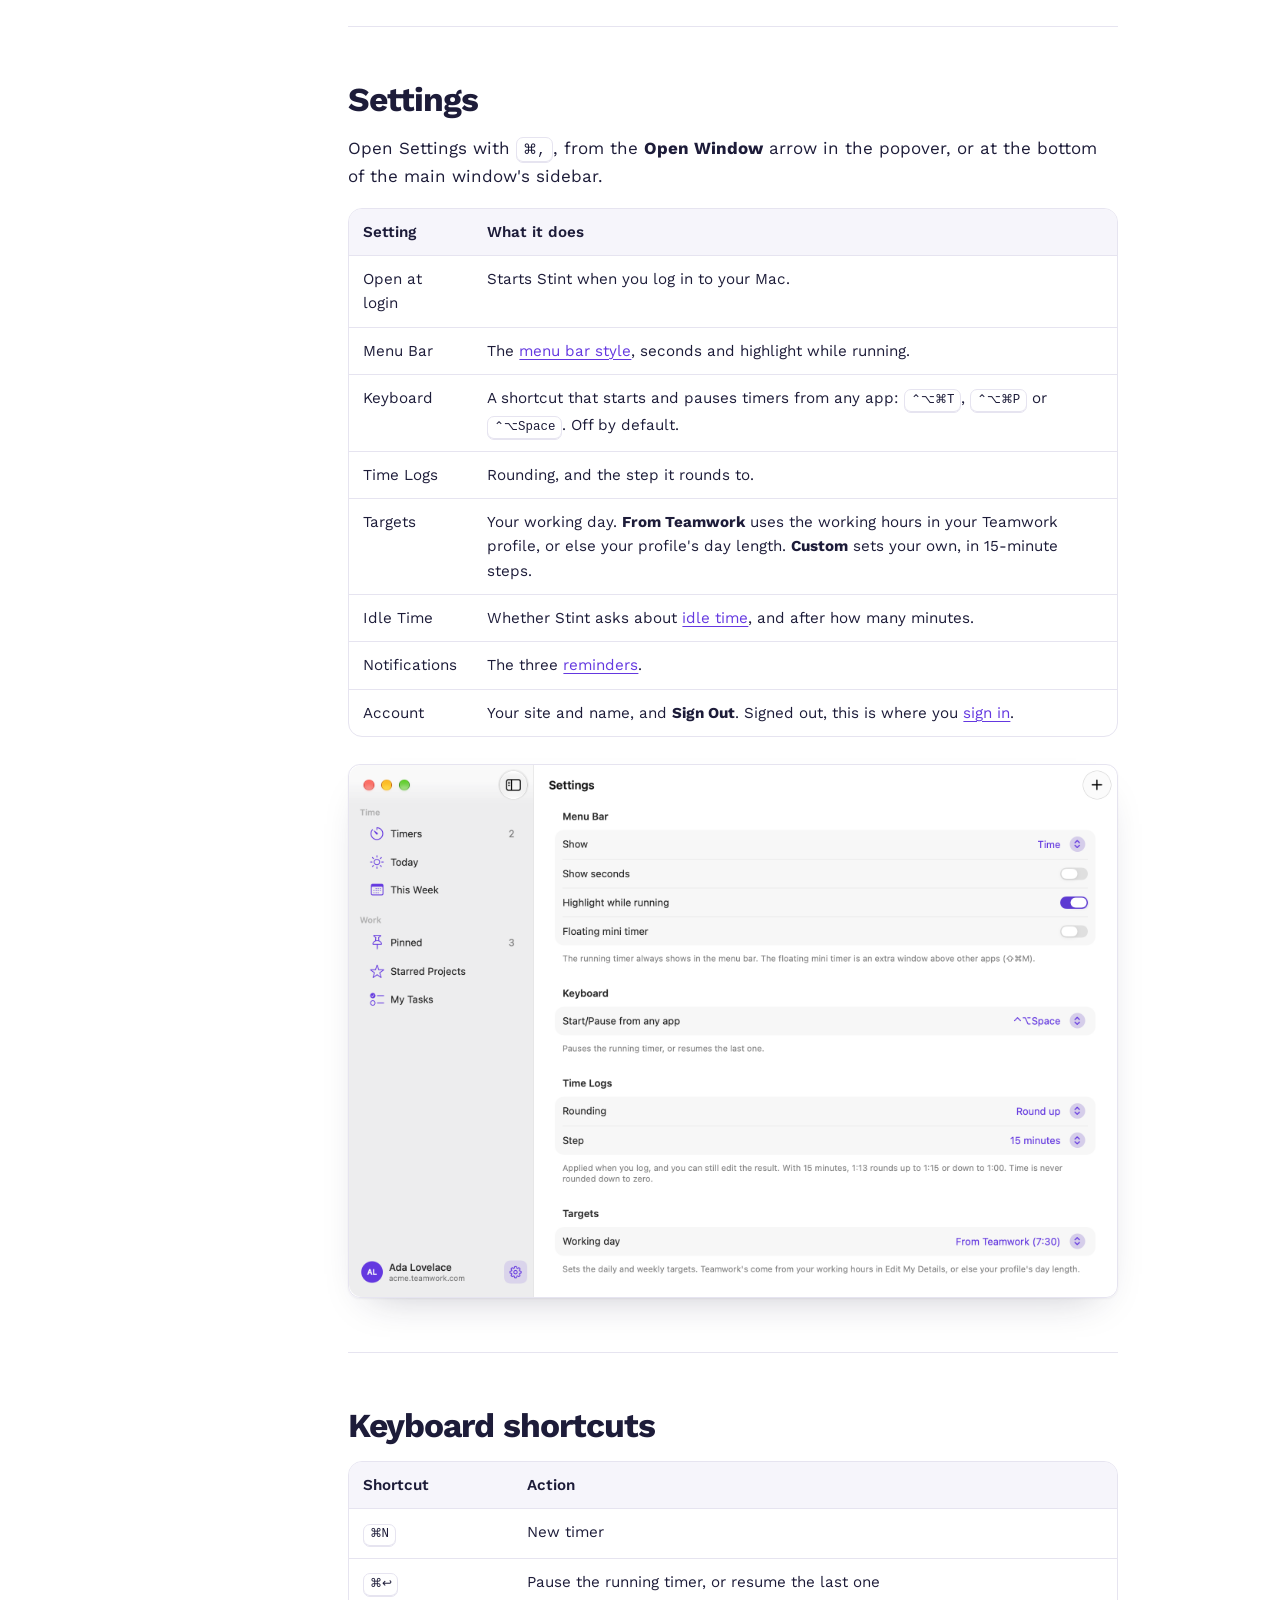
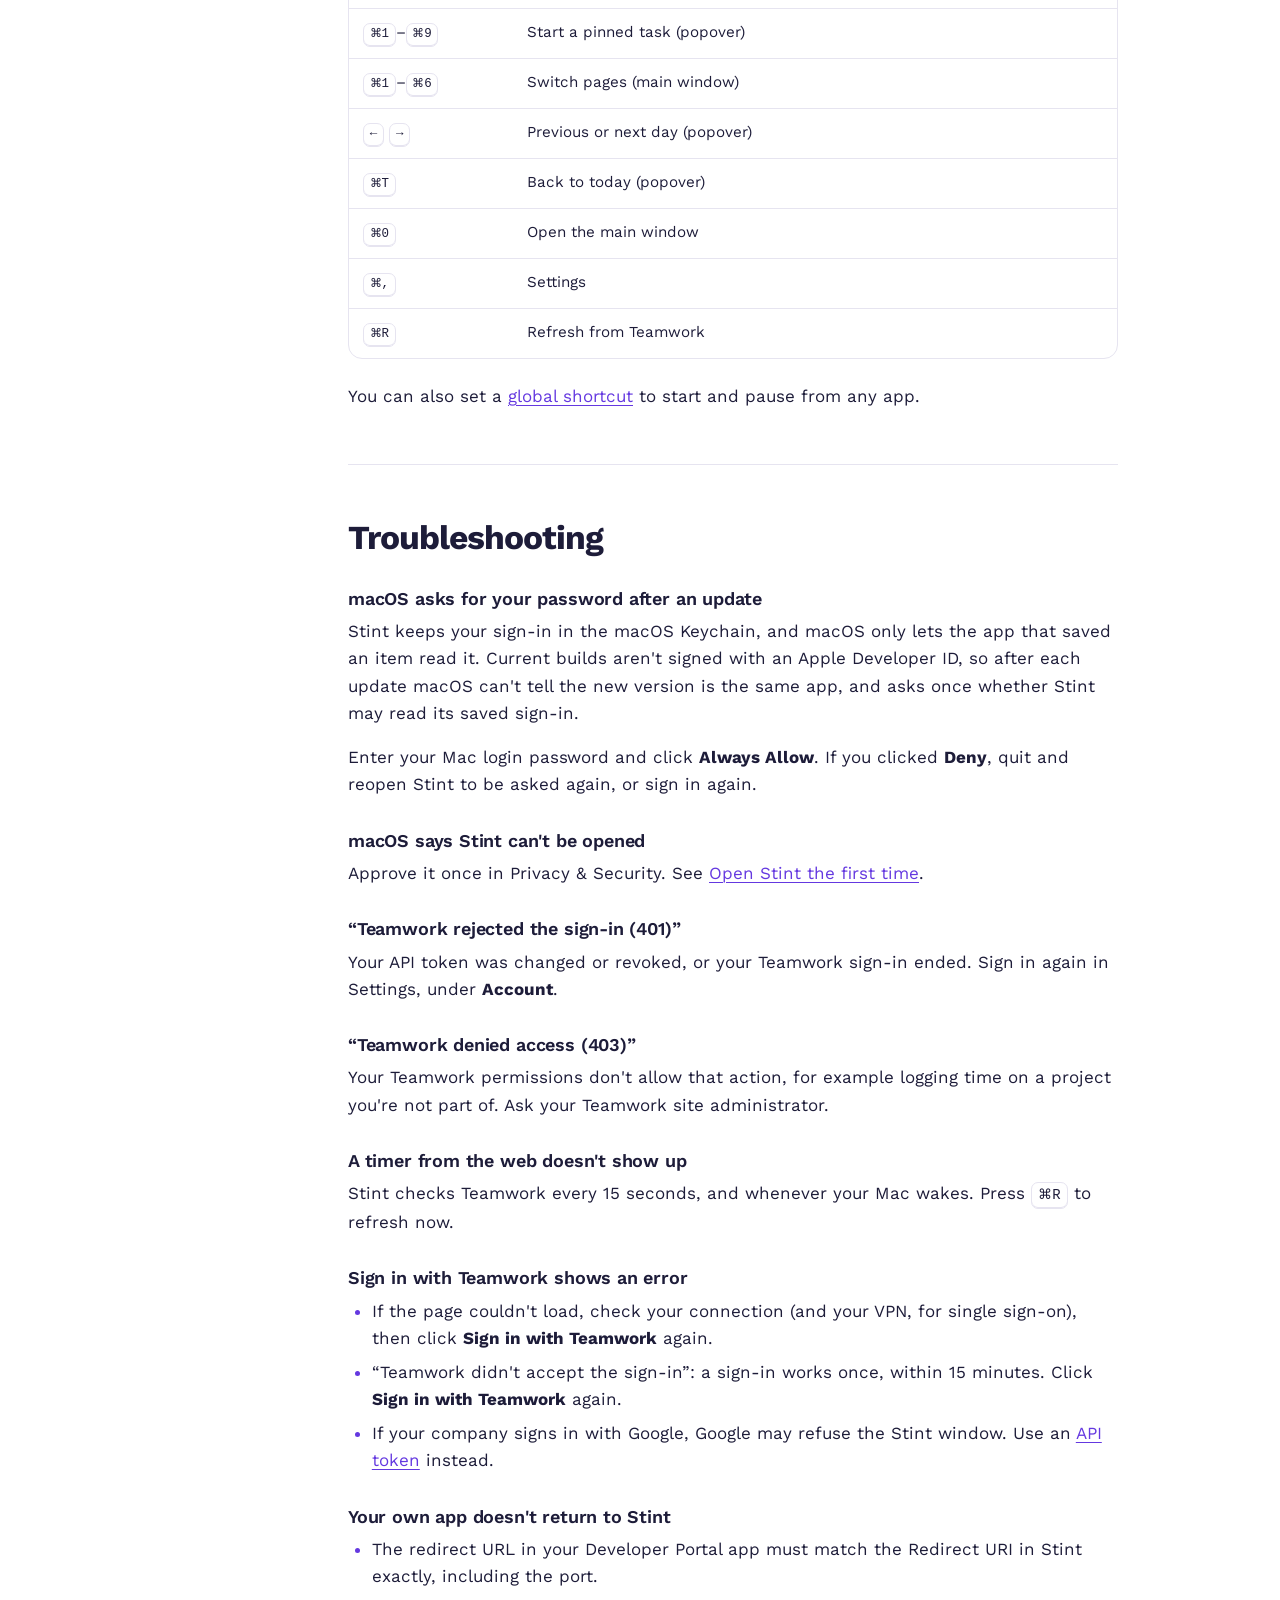
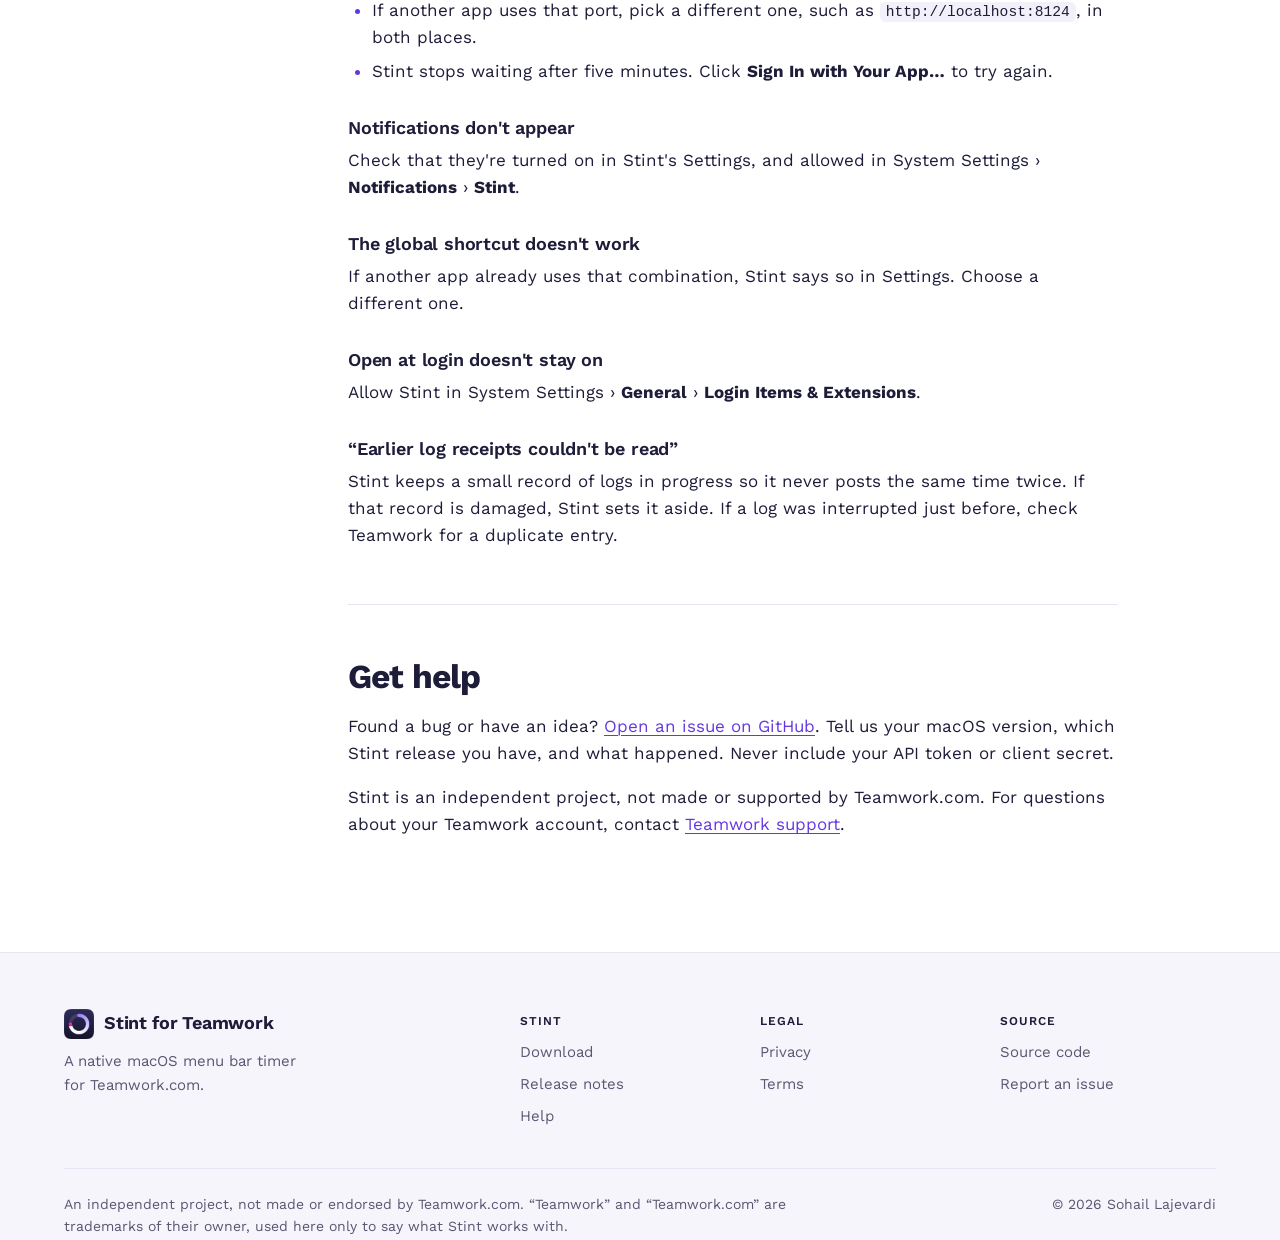
==== commit 0c4da803: "Stint updates itself from its GitHub releases - Every 6 hours (first a minute after launch) Stint ch" ====
--- a/docs/help/index.html
+++ b/docs/help/index.html
@@ -81,7 +81,9 @@
         <div class="note"><p>Only do this for a copy you downloaded from <a href="https://github.com/doxigo/stint/releases">Stint's releases on GitHub</a>.</p></div>
 
         <h3 id="update">Update</h3>
-        <p>Stint doesn't check for updates on its own. To get a new version, quit Stint, download the latest <code>Stint.dmg</code>, and drag Stint onto Applications again to replace the old copy. Your sign-in, settings and pinned tasks are kept.</p>
+        <p>Stint keeps itself up to date. Every few hours it checks <a href="https://github.com/doxigo/stint/releases">its releases on GitHub</a>, installs a new version in the background, and restarts into it once you're away from your Mac with no timer running. Your sign-in, settings and pinned tasks are kept.</p>
+        <p>To check now, or to turn this off, open Settings and go to <strong>Updates</strong>. With <strong>Install updates automatically</strong> off, Stint only checks when you click <strong>Check Now</strong>.</p>
+        <p>Stint 0.5.4 and earlier can't update themselves: quit Stint, download the latest <code>Stint.dmg</code>, and drag Stint onto Applications again to replace the old copy.</p>
         <p>After an update, macOS may ask for your login password once so Stint can read its saved sign-in. See <a href="#keychain">macOS asks for your password after an update</a>.</p>
 
         <h3 id="uninstall">Uninstall</h3>
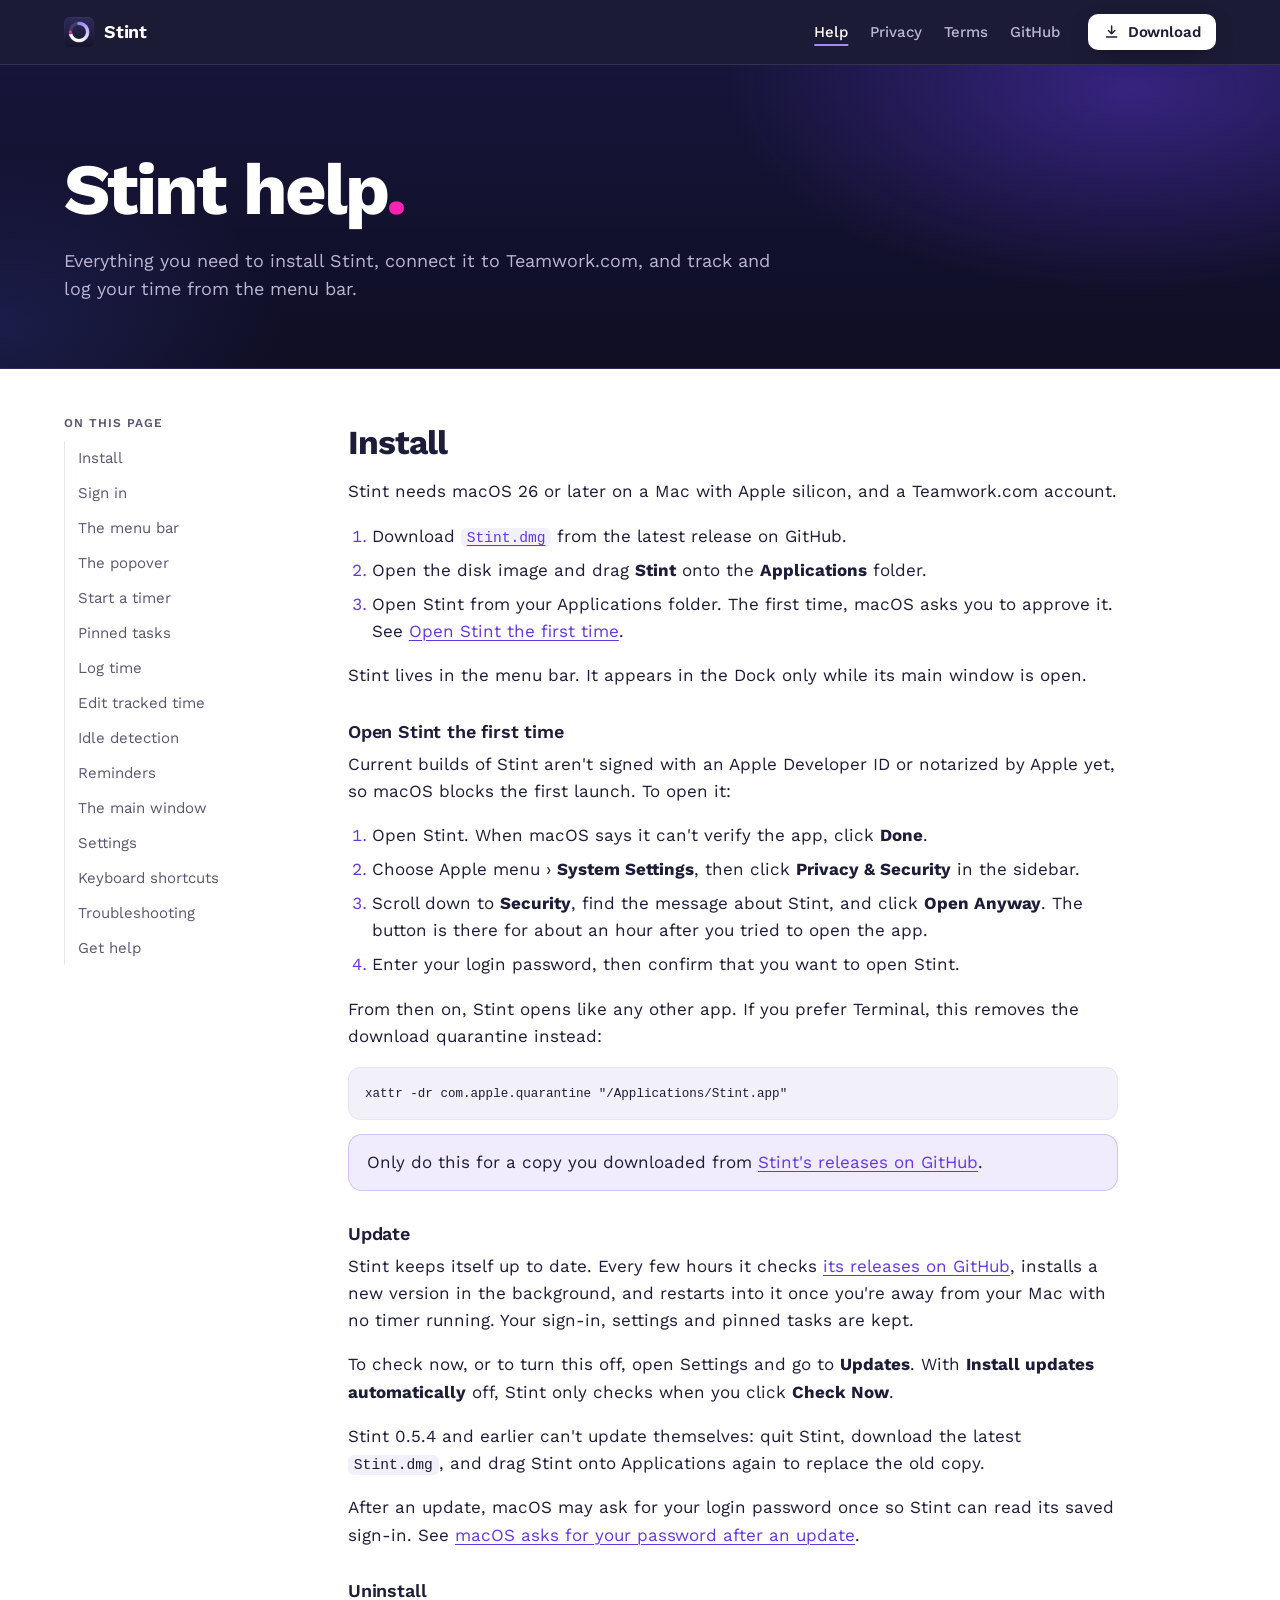
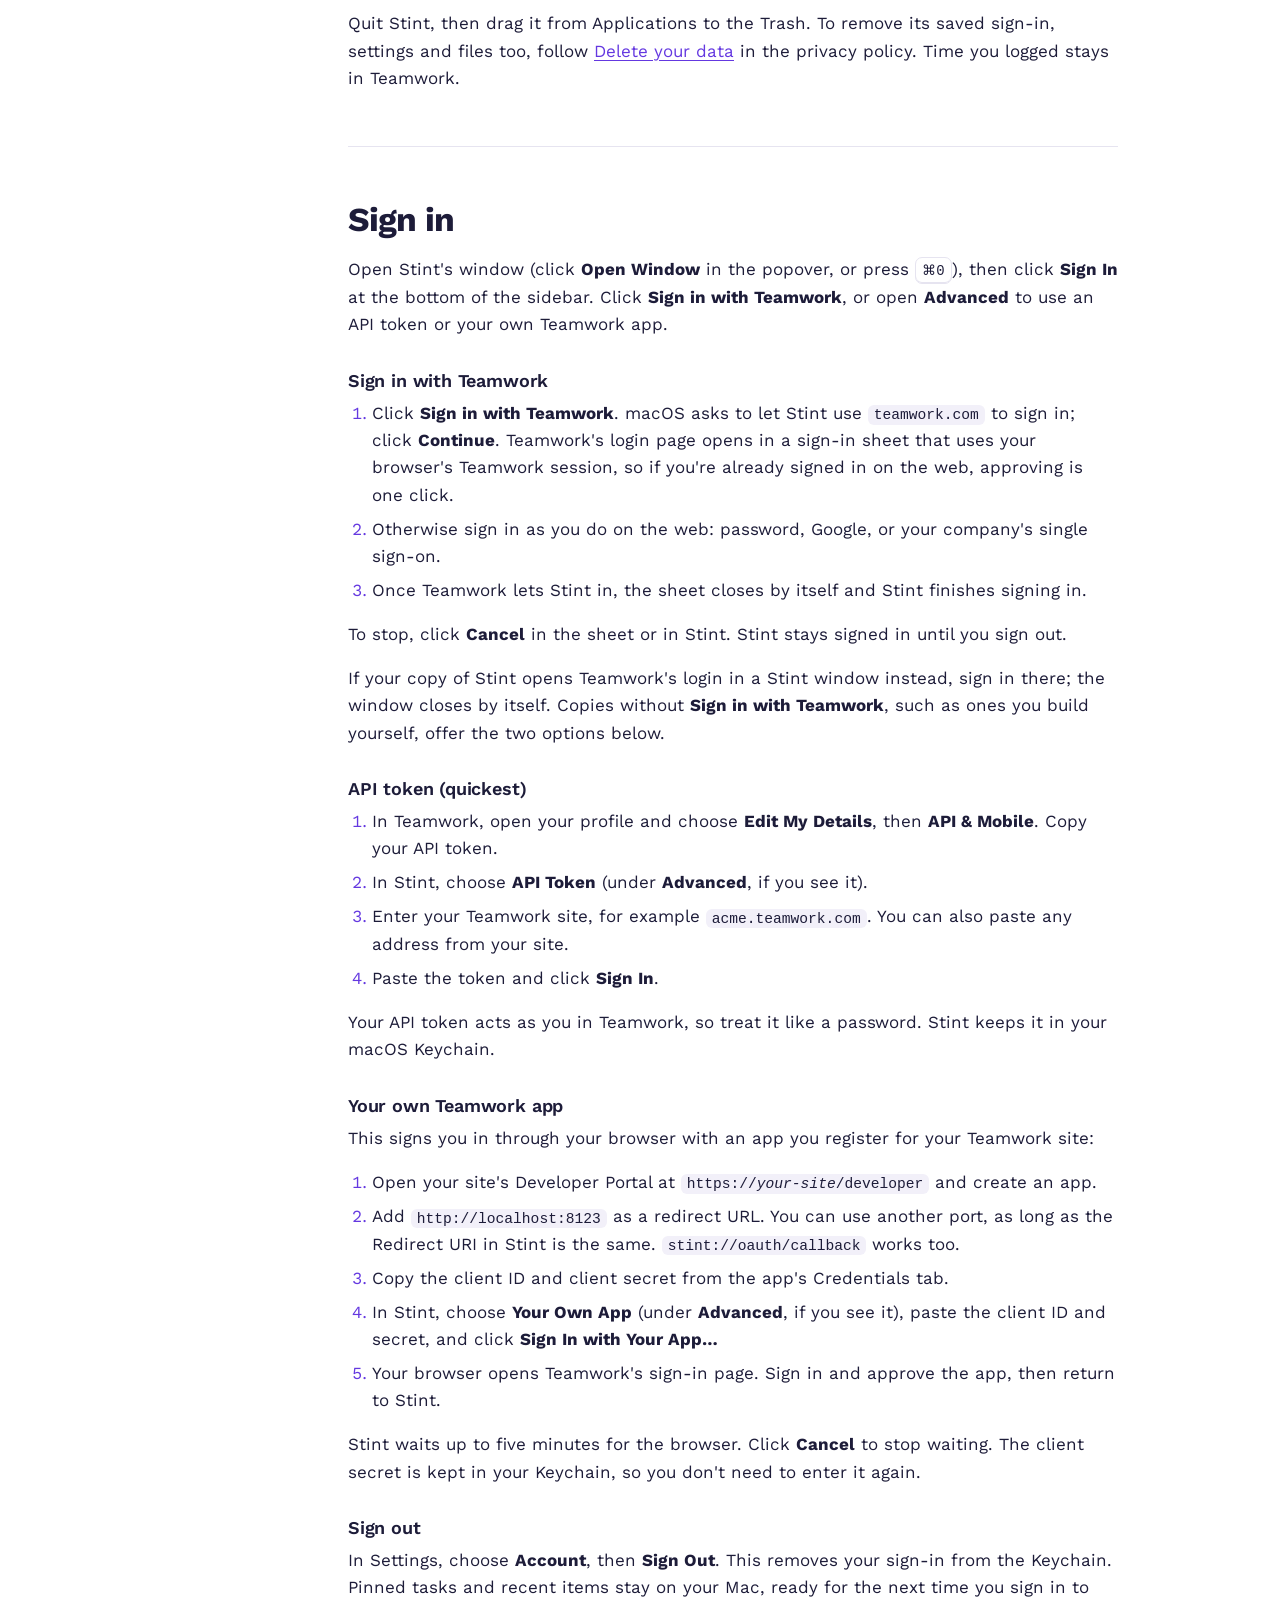
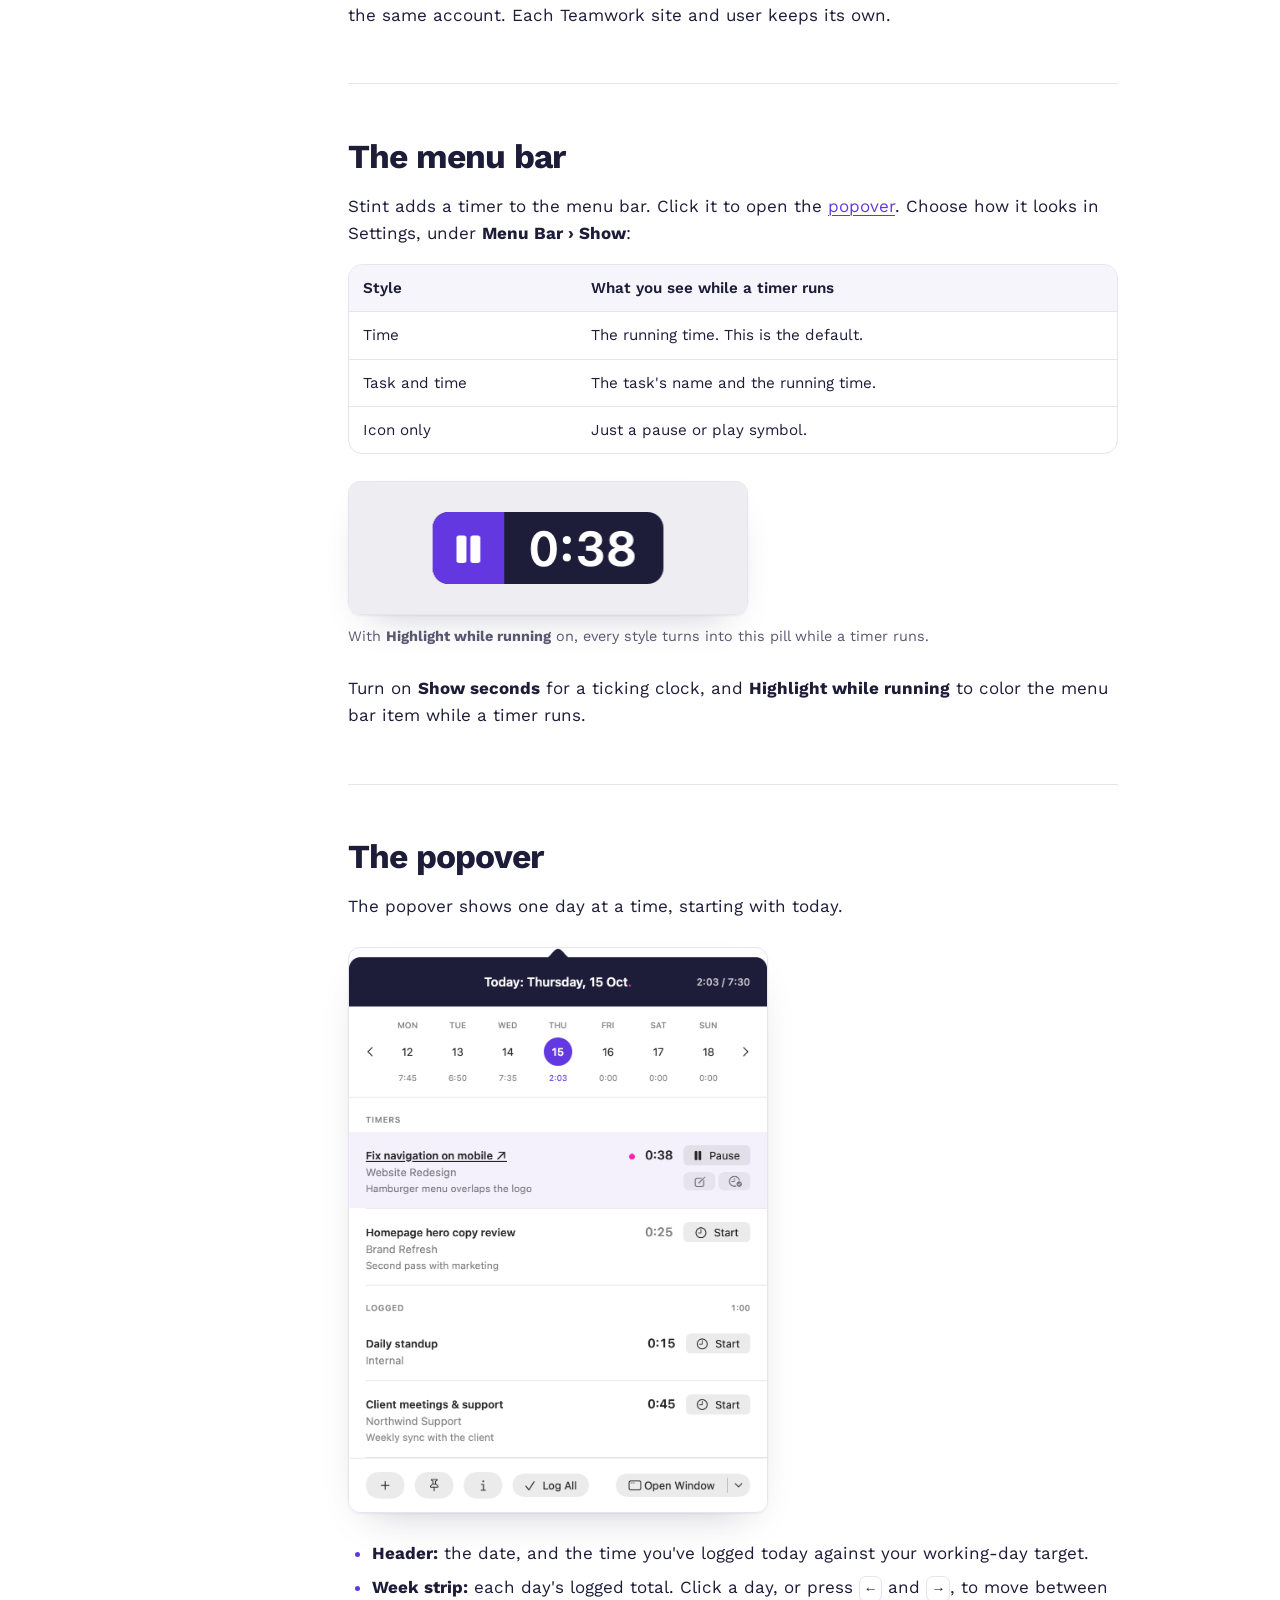
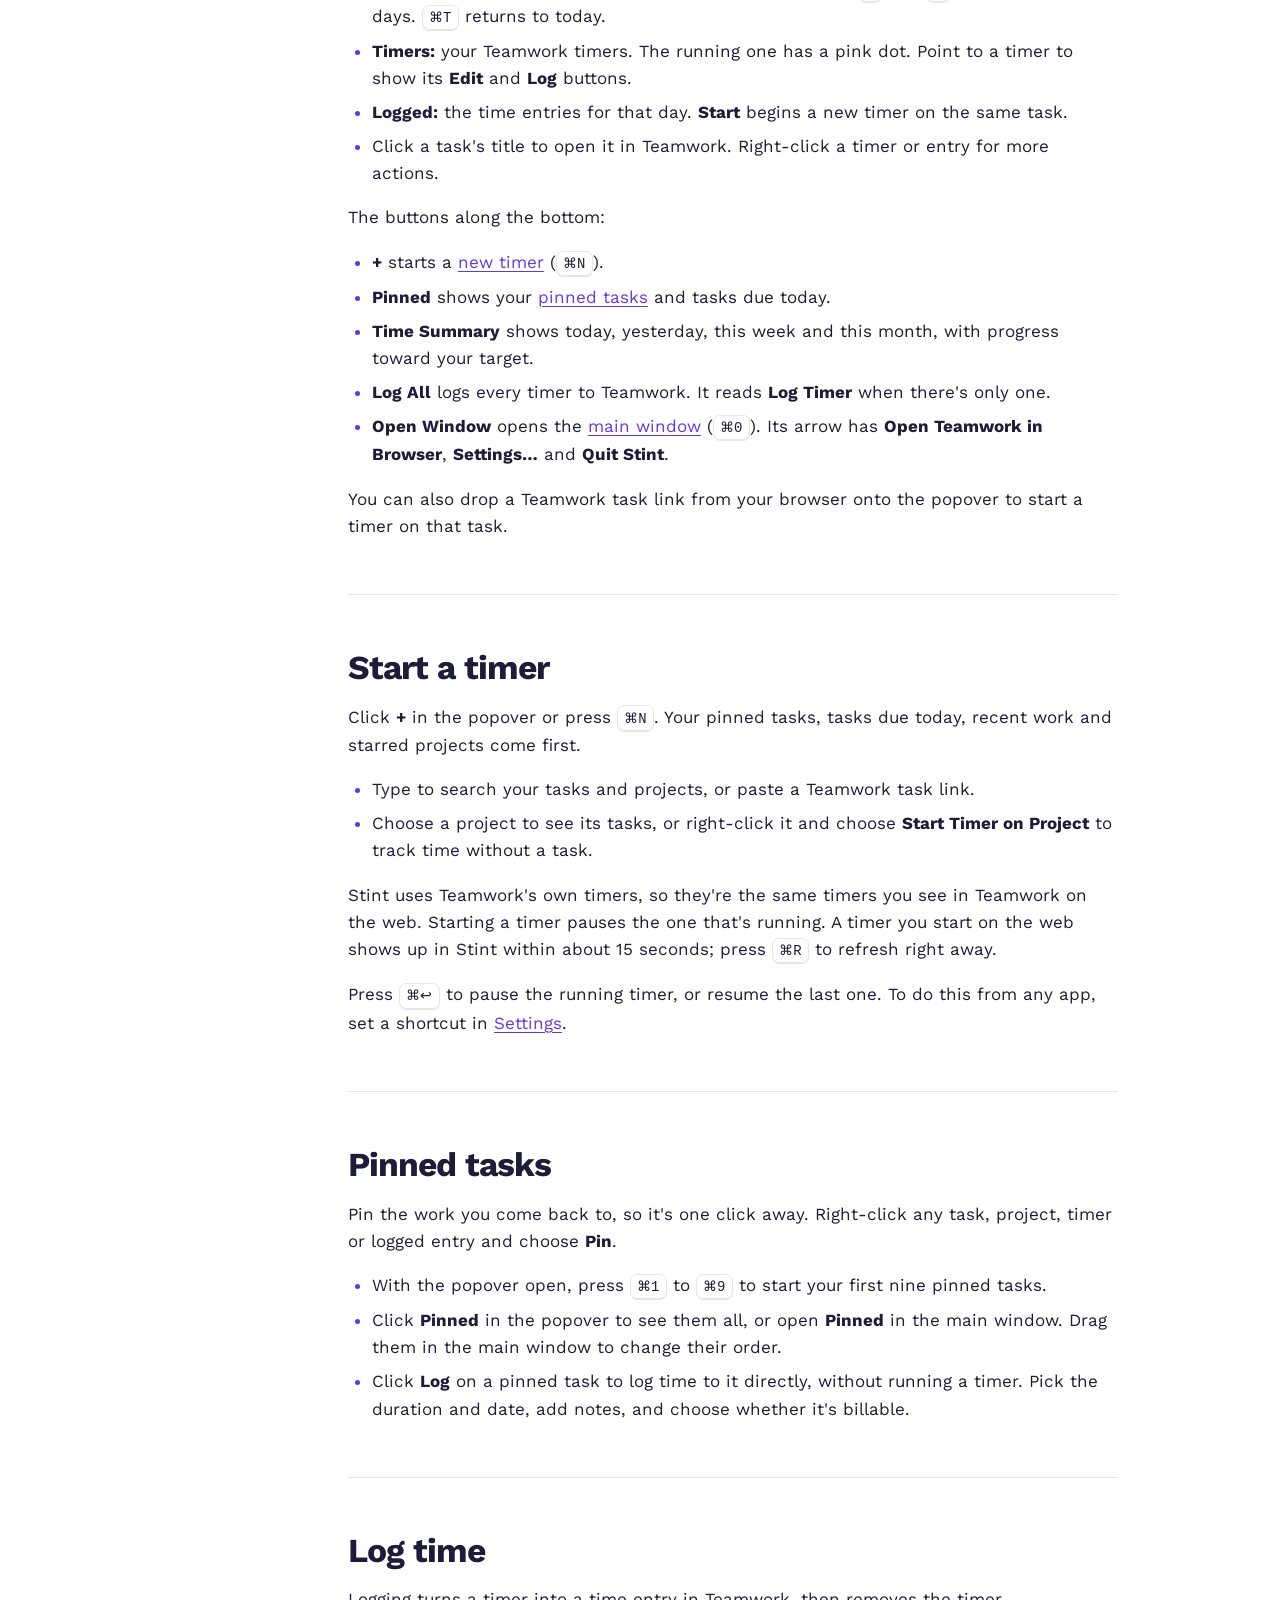
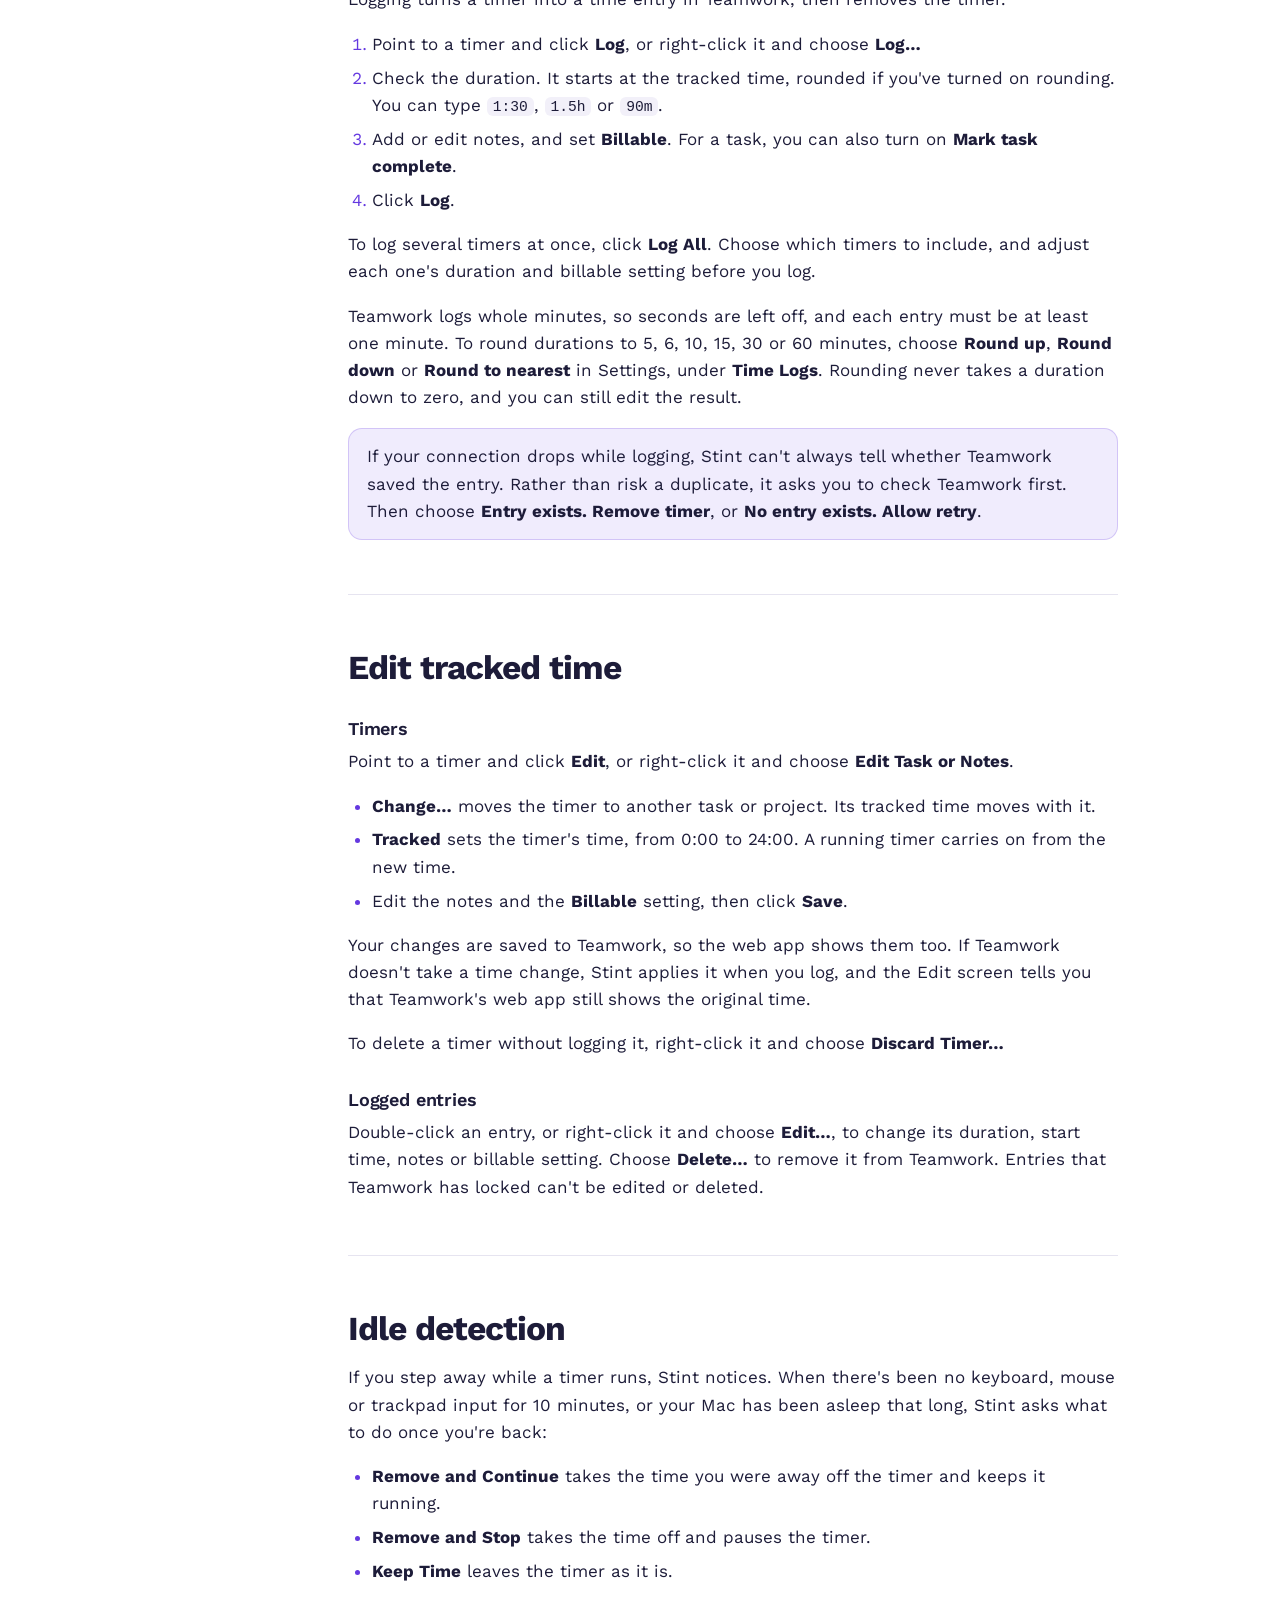
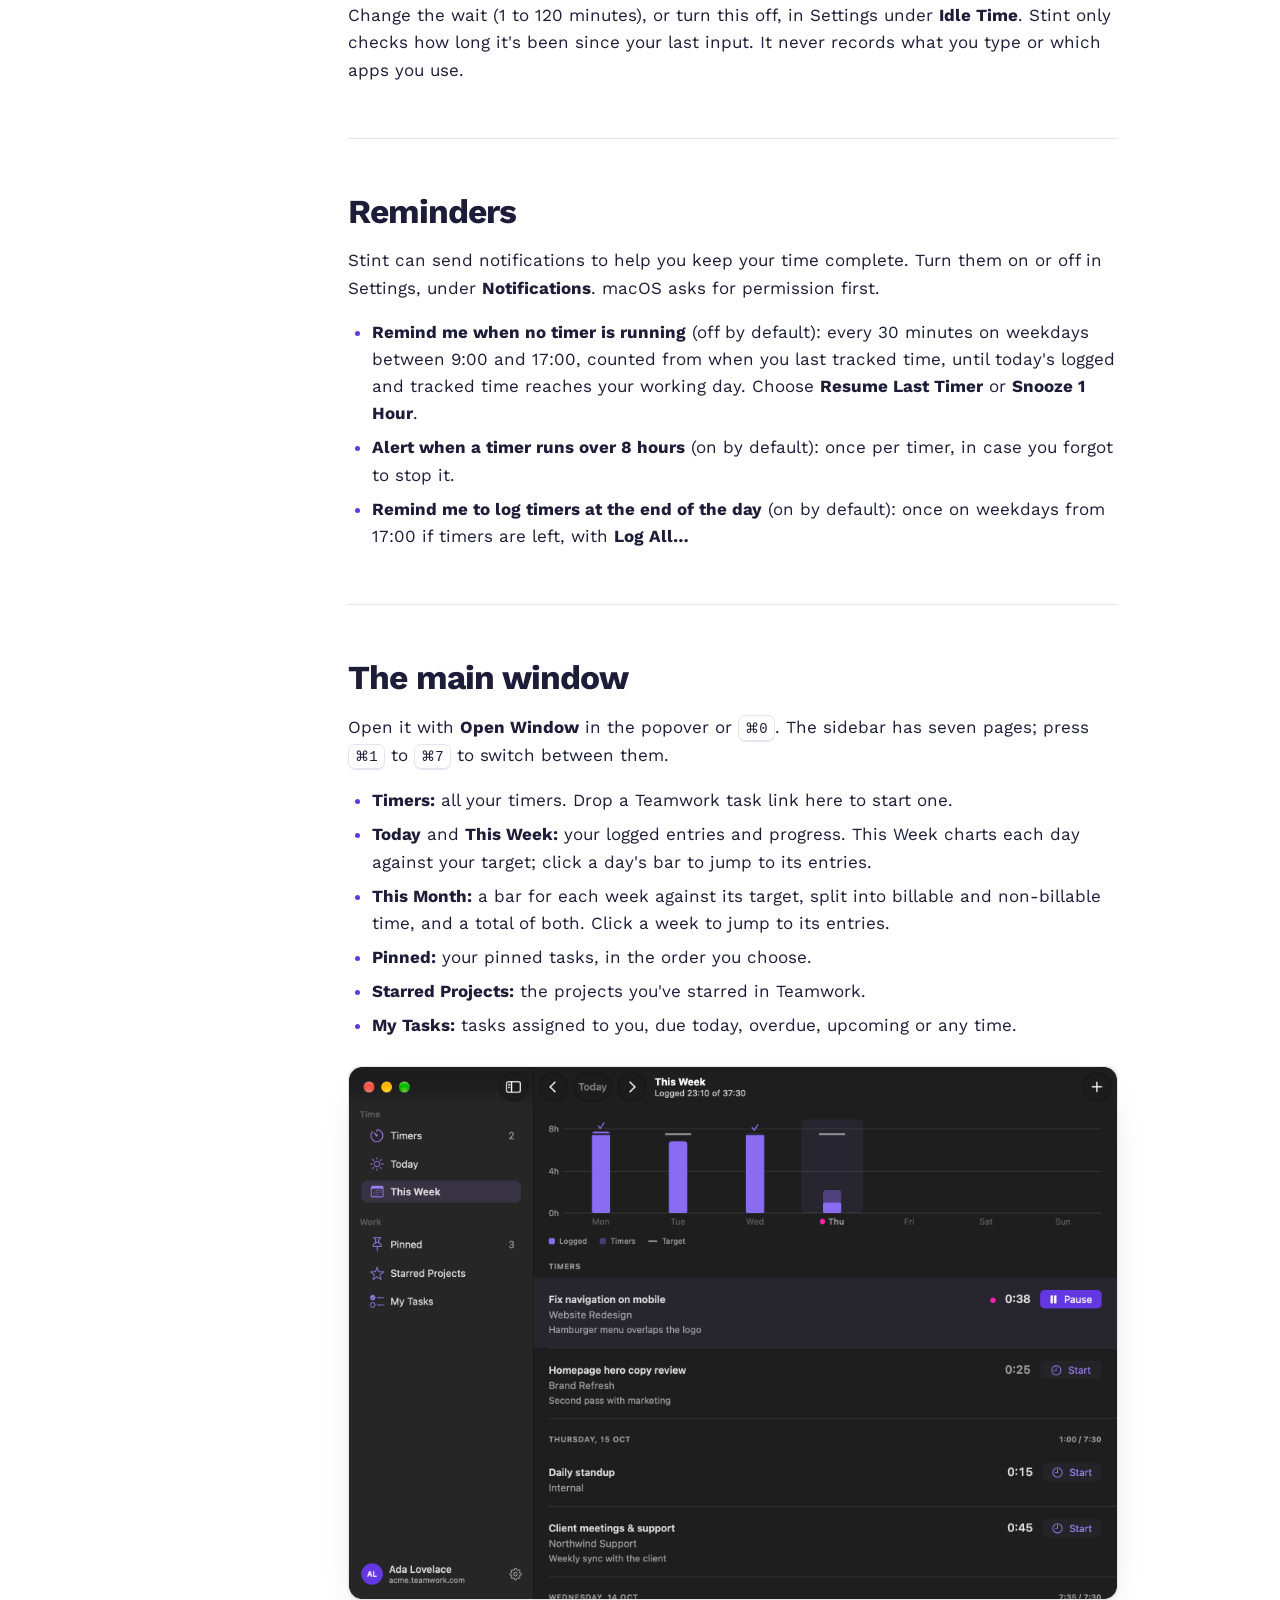
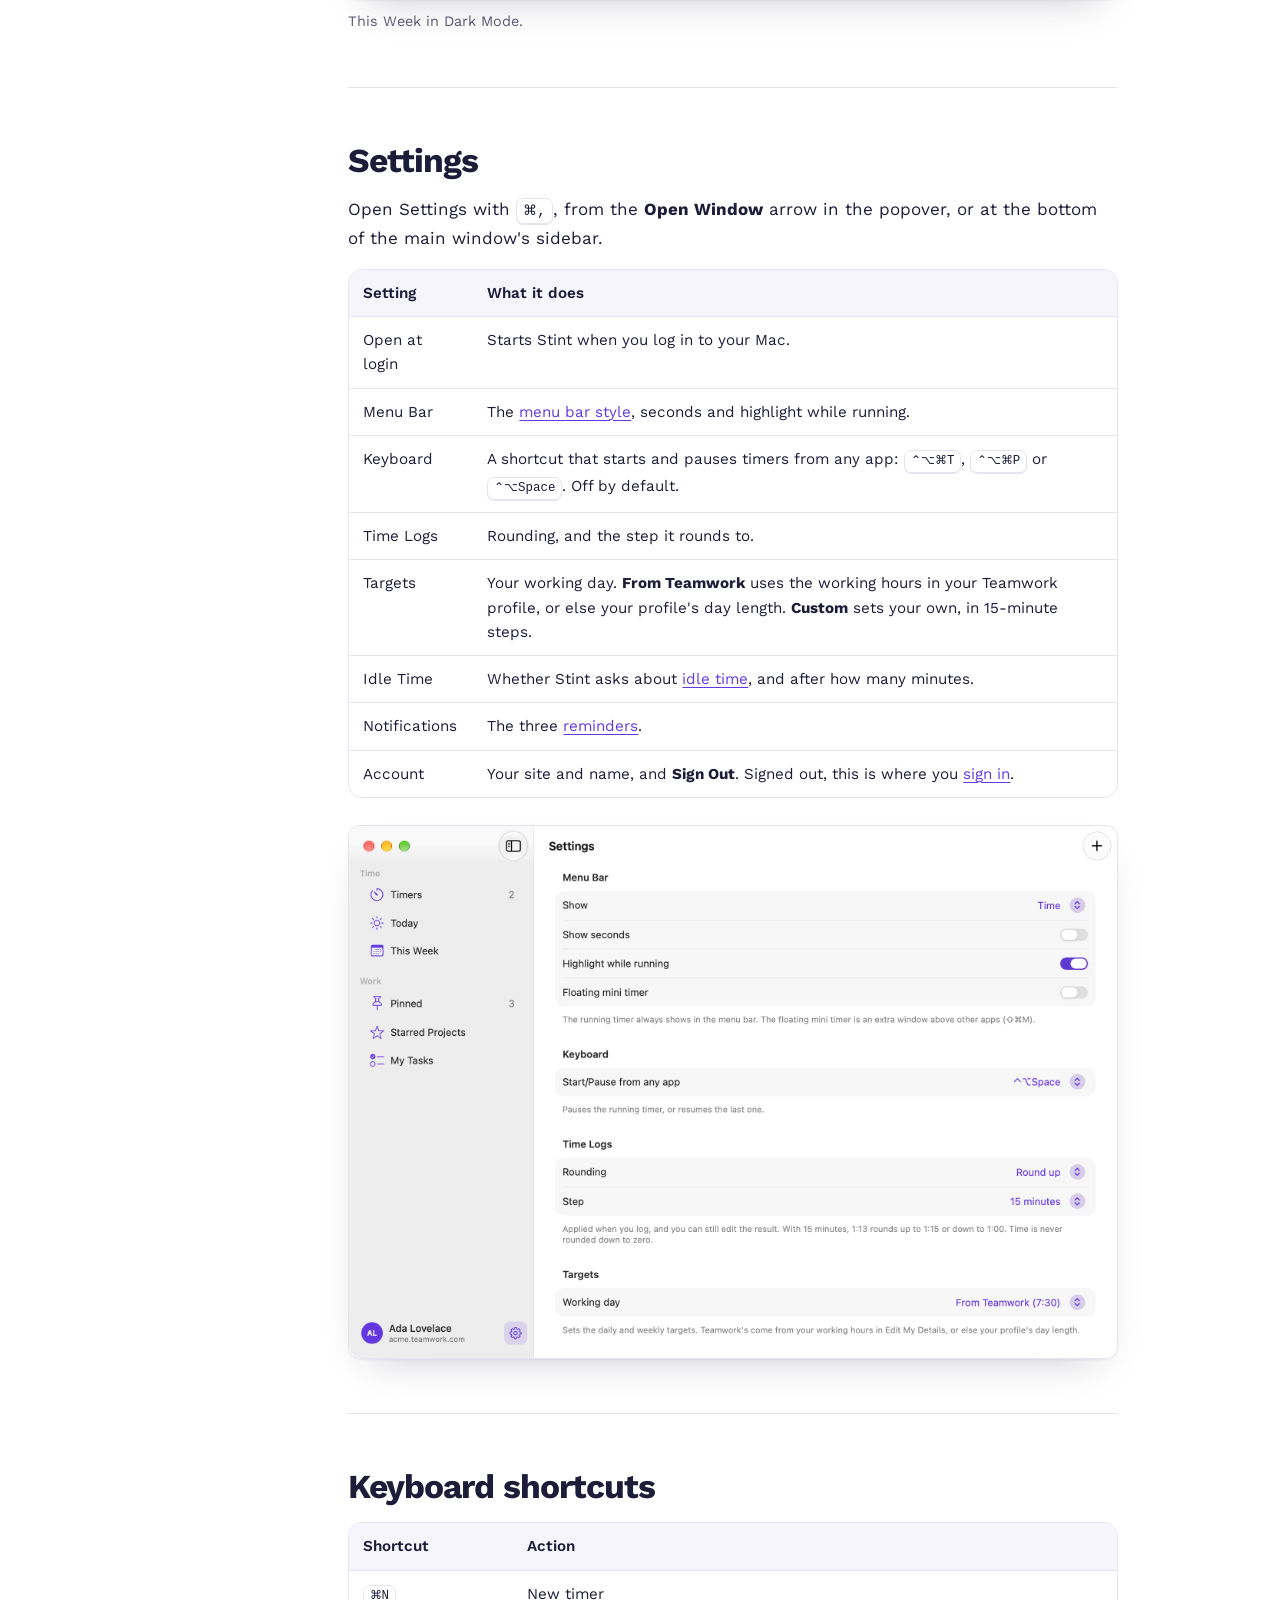
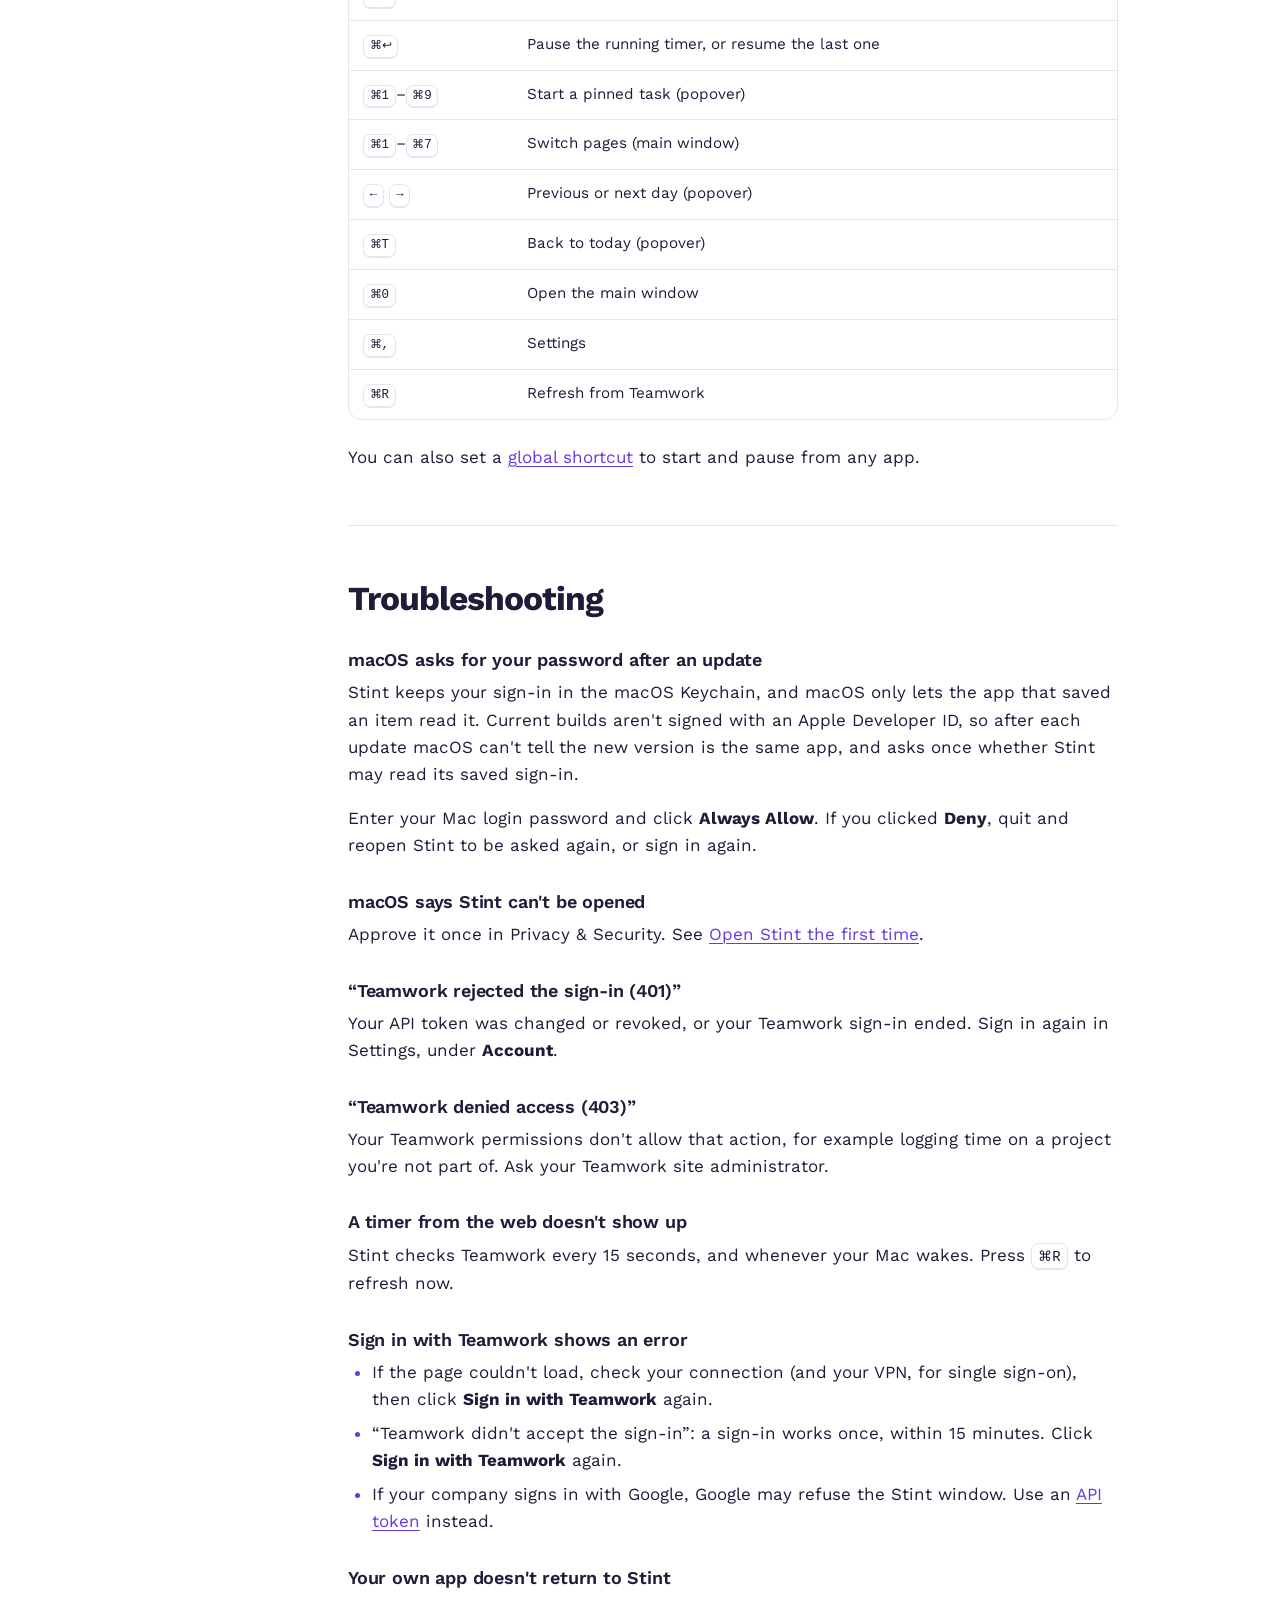
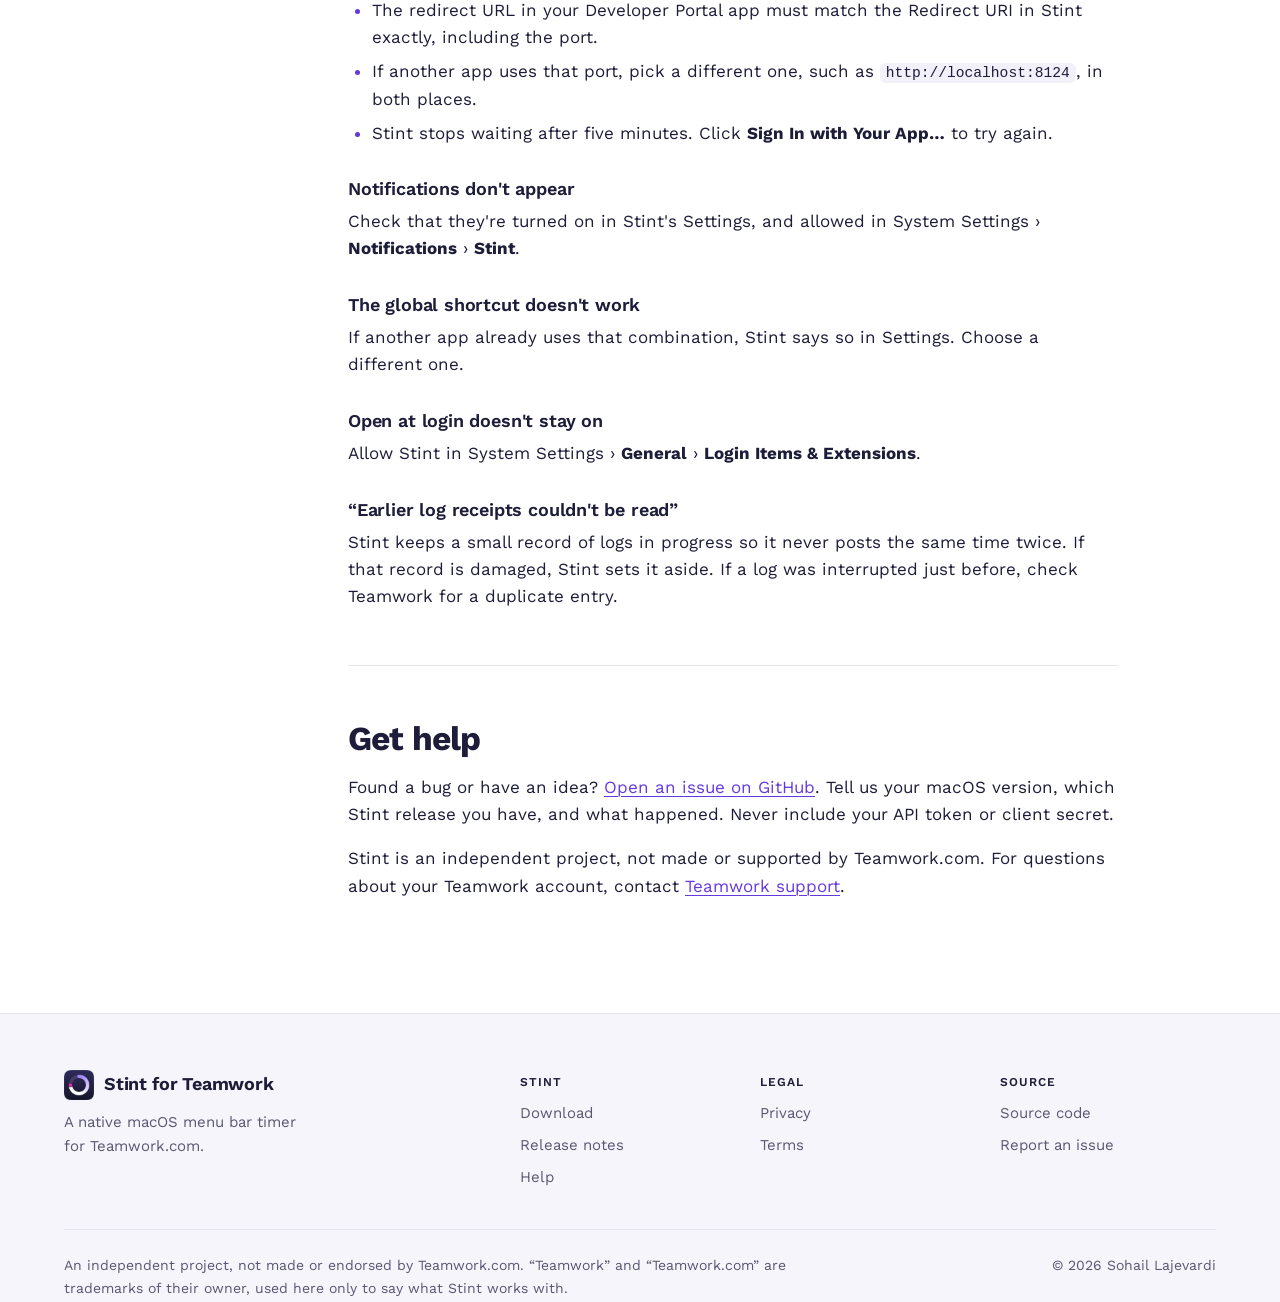
==== commit 477c0a6c: "This Month page: a bar per week, billable and non-billable totals - A new page under This Week (⌘4; " ====
--- a/docs/help/index.html
+++ b/docs/help/index.html
@@ -244,10 +244,11 @@
 
       <section>
         <h2 id="window">The main window</h2>
-        <p>Open it with <strong>Open Window</strong> in the popover or <kbd>⌘0</kbd>. The sidebar has six pages; press <kbd>⌘1</kbd> to <kbd>⌘6</kbd> to switch between them.</p>
+        <p>Open it with <strong>Open Window</strong> in the popover or <kbd>⌘0</kbd>. The sidebar has seven pages; press <kbd>⌘1</kbd> to <kbd>⌘7</kbd> to switch between them.</p>
         <ul>
           <li><strong>Timers:</strong> all your timers. Drop a Teamwork task link here to start one.</li>
           <li><strong>Today</strong> and <strong>This Week:</strong> your logged entries and progress. This Week charts each day against your target; click a day's bar to jump to its entries.</li>
+          <li><strong>This Month:</strong> a bar for each week against its target, split into billable and non-billable time, and a total of both. Click a week to jump to its entries.</li>
           <li><strong>Pinned:</strong> your pinned tasks, in the order you choose.</li>
           <li><strong>Starred Projects:</strong> the projects you've starred in Teamwork.</li>
           <li><strong>My Tasks:</strong> tasks assigned to you, due today, overdue, upcoming or any time.</li>
@@ -290,7 +291,7 @@
               <tr><td><kbd>⌘N</kbd></td><td>New timer</td></tr>
               <tr><td><kbd>⌘↩</kbd></td><td>Pause the running timer, or resume the last one</td></tr>
               <tr><td><kbd>⌘1</kbd>–<kbd>⌘9</kbd></td><td>Start a pinned task (popover)</td></tr>
-              <tr><td><kbd>⌘1</kbd>–<kbd>⌘6</kbd></td><td>Switch pages (main window)</td></tr>
+              <tr><td><kbd>⌘1</kbd>–<kbd>⌘7</kbd></td><td>Switch pages (main window)</td></tr>
               <tr><td><kbd>←</kbd> <kbd>→</kbd></td><td>Previous or next day (popover)</td></tr>
               <tr><td><kbd>⌘T</kbd></td><td>Back to today (popover)</td></tr>
               <tr><td><kbd>⌘0</kbd></td><td>Open the main window</td></tr>
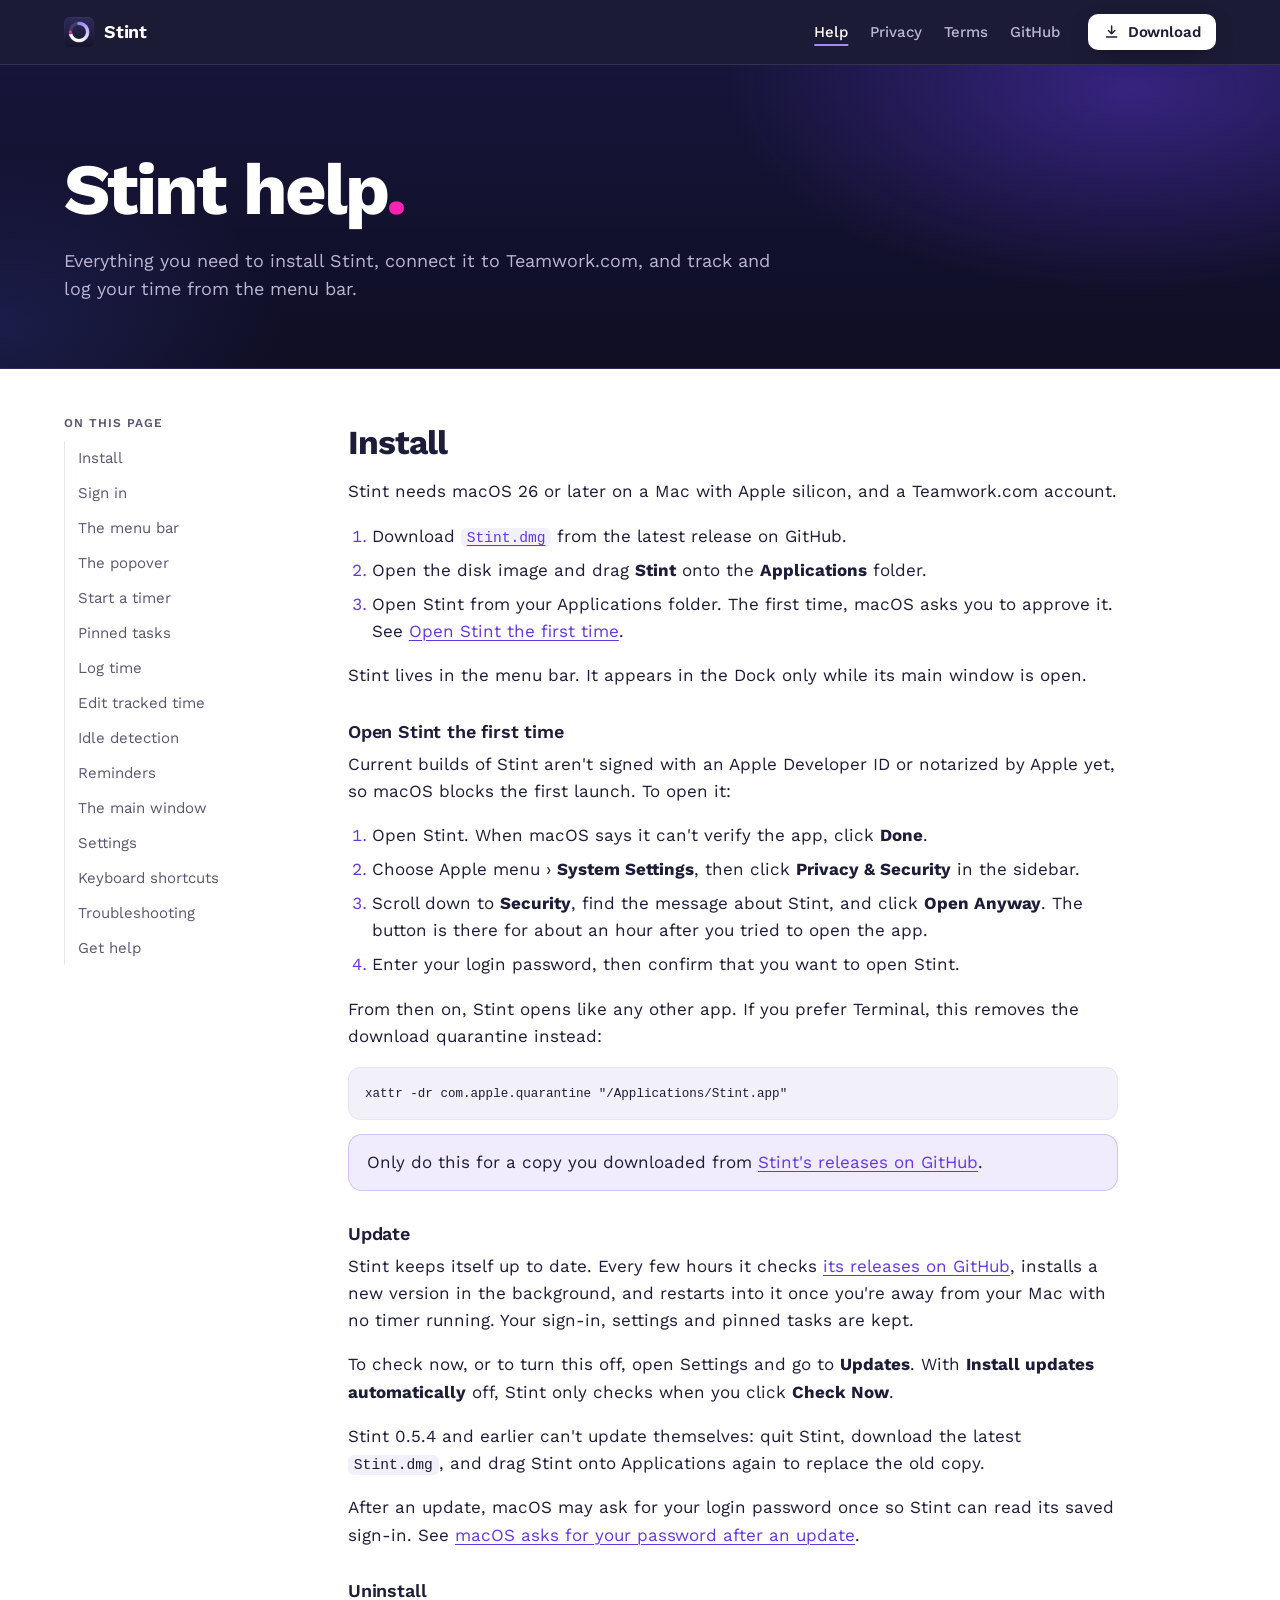
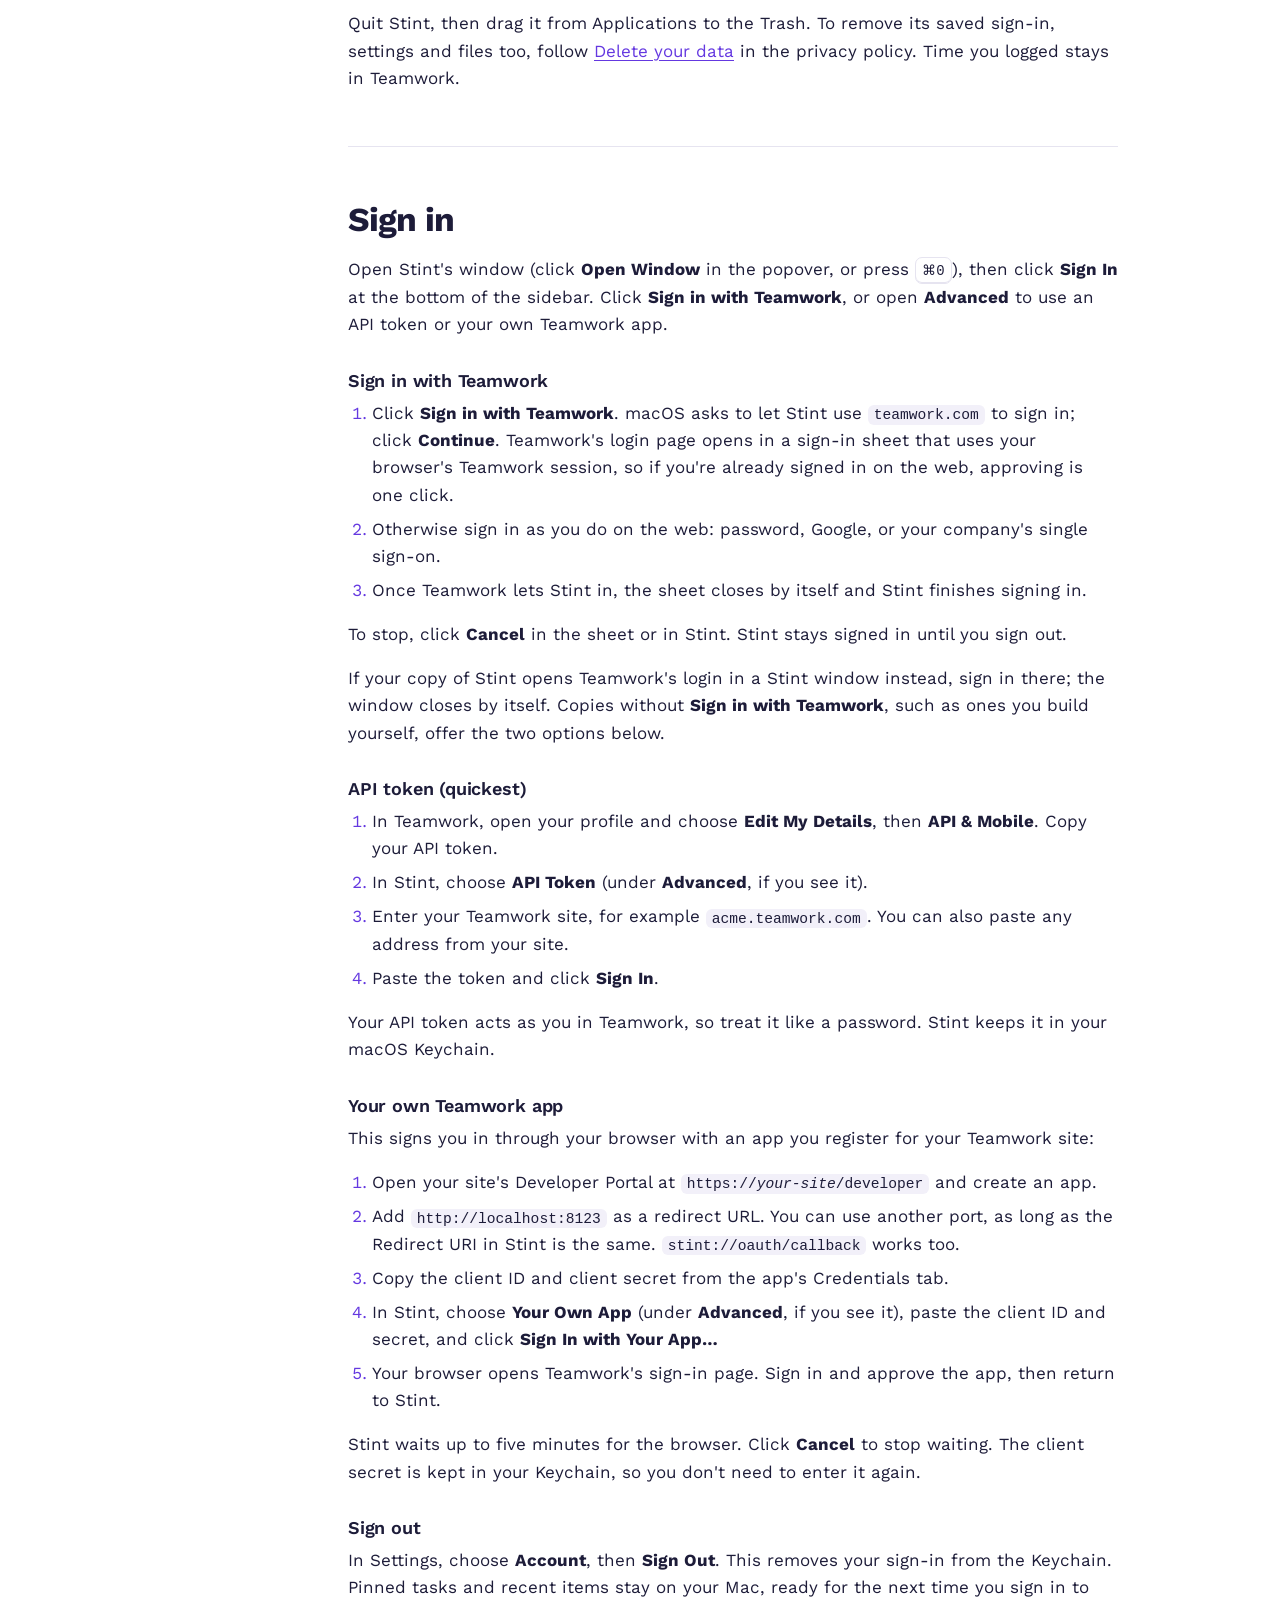
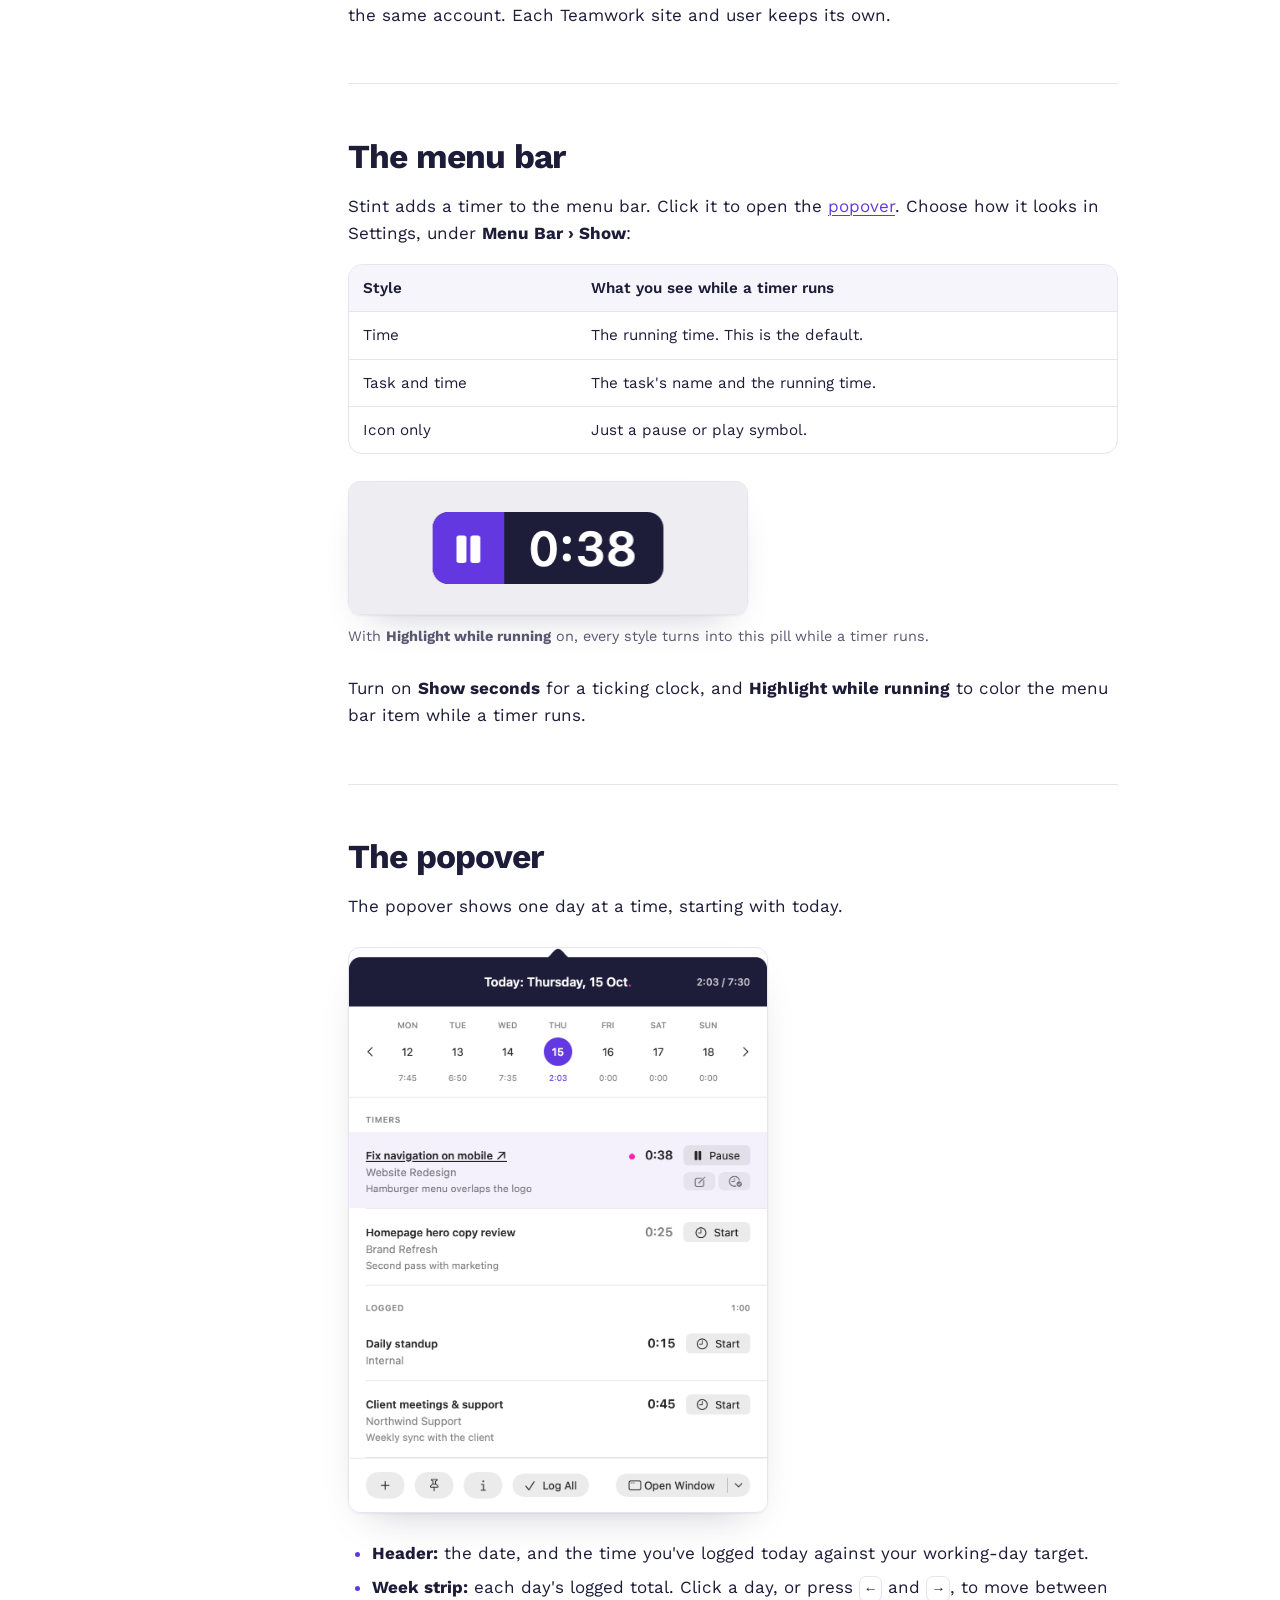
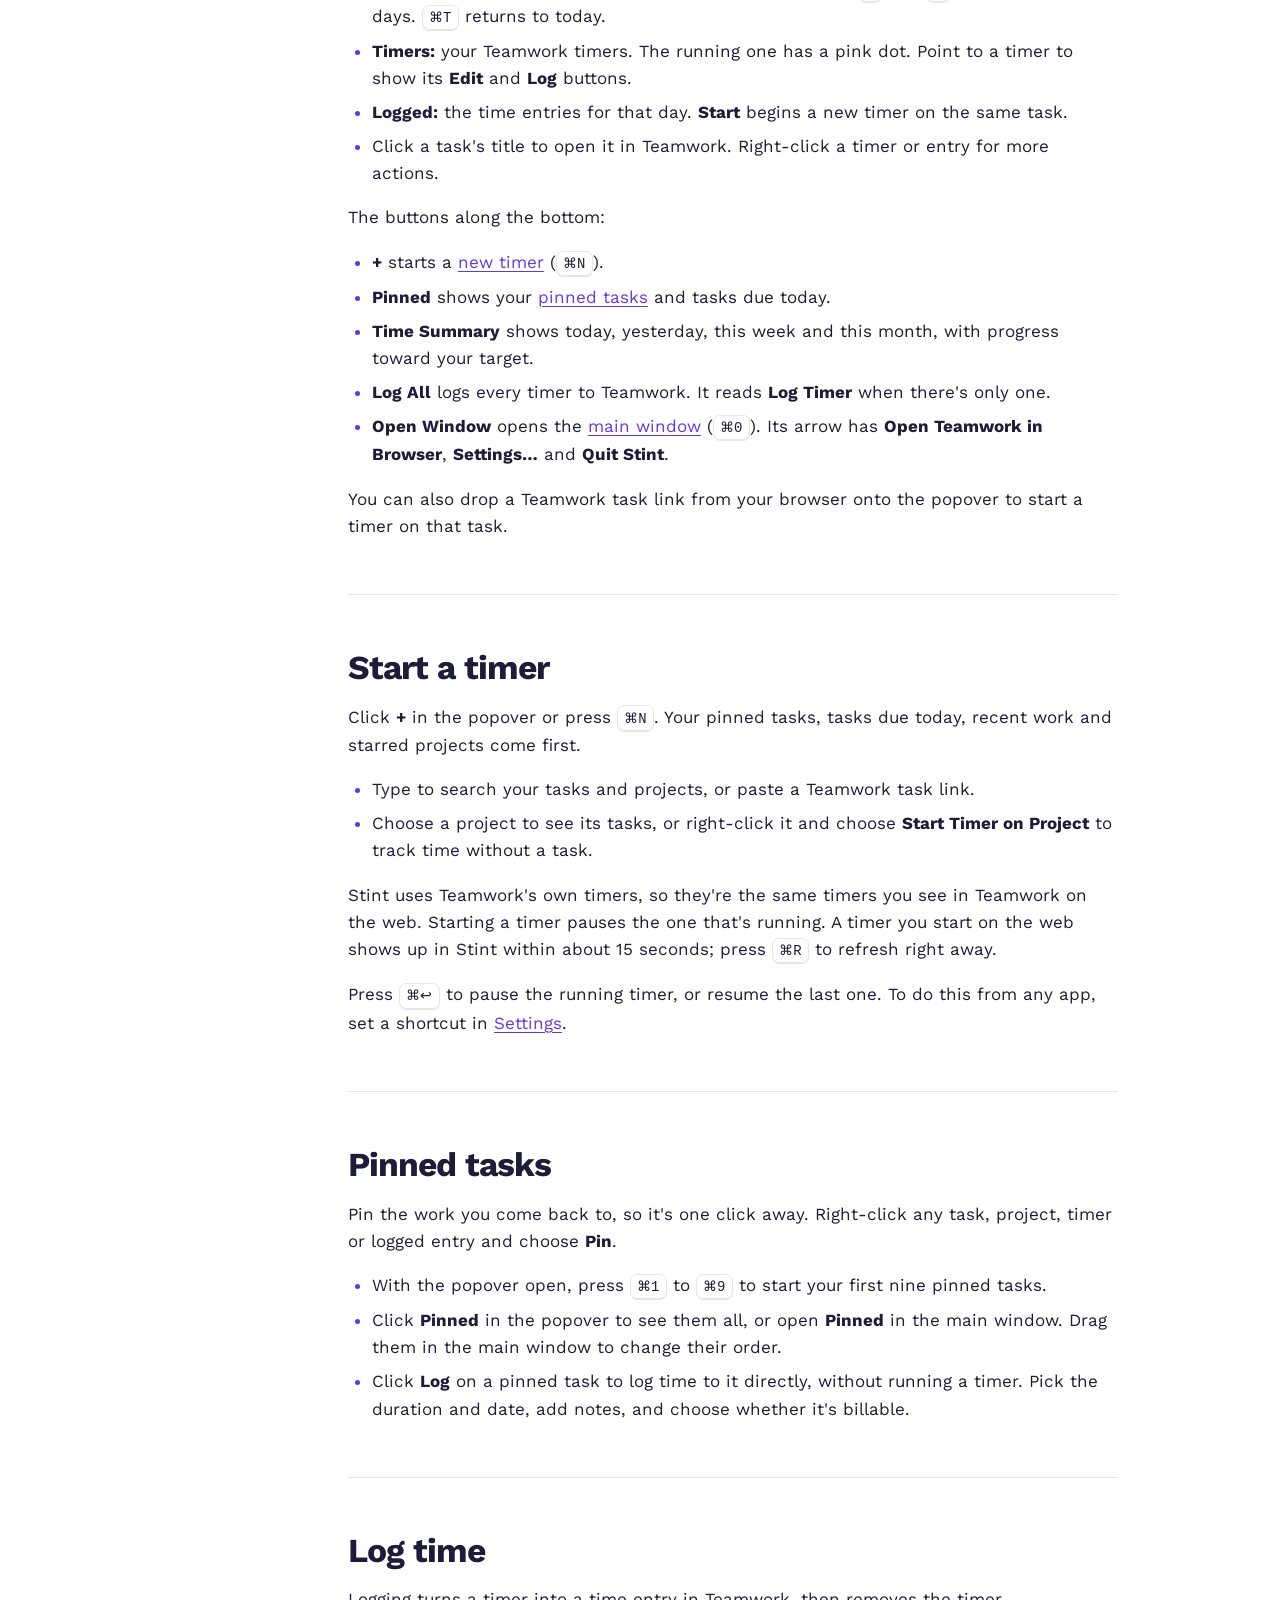
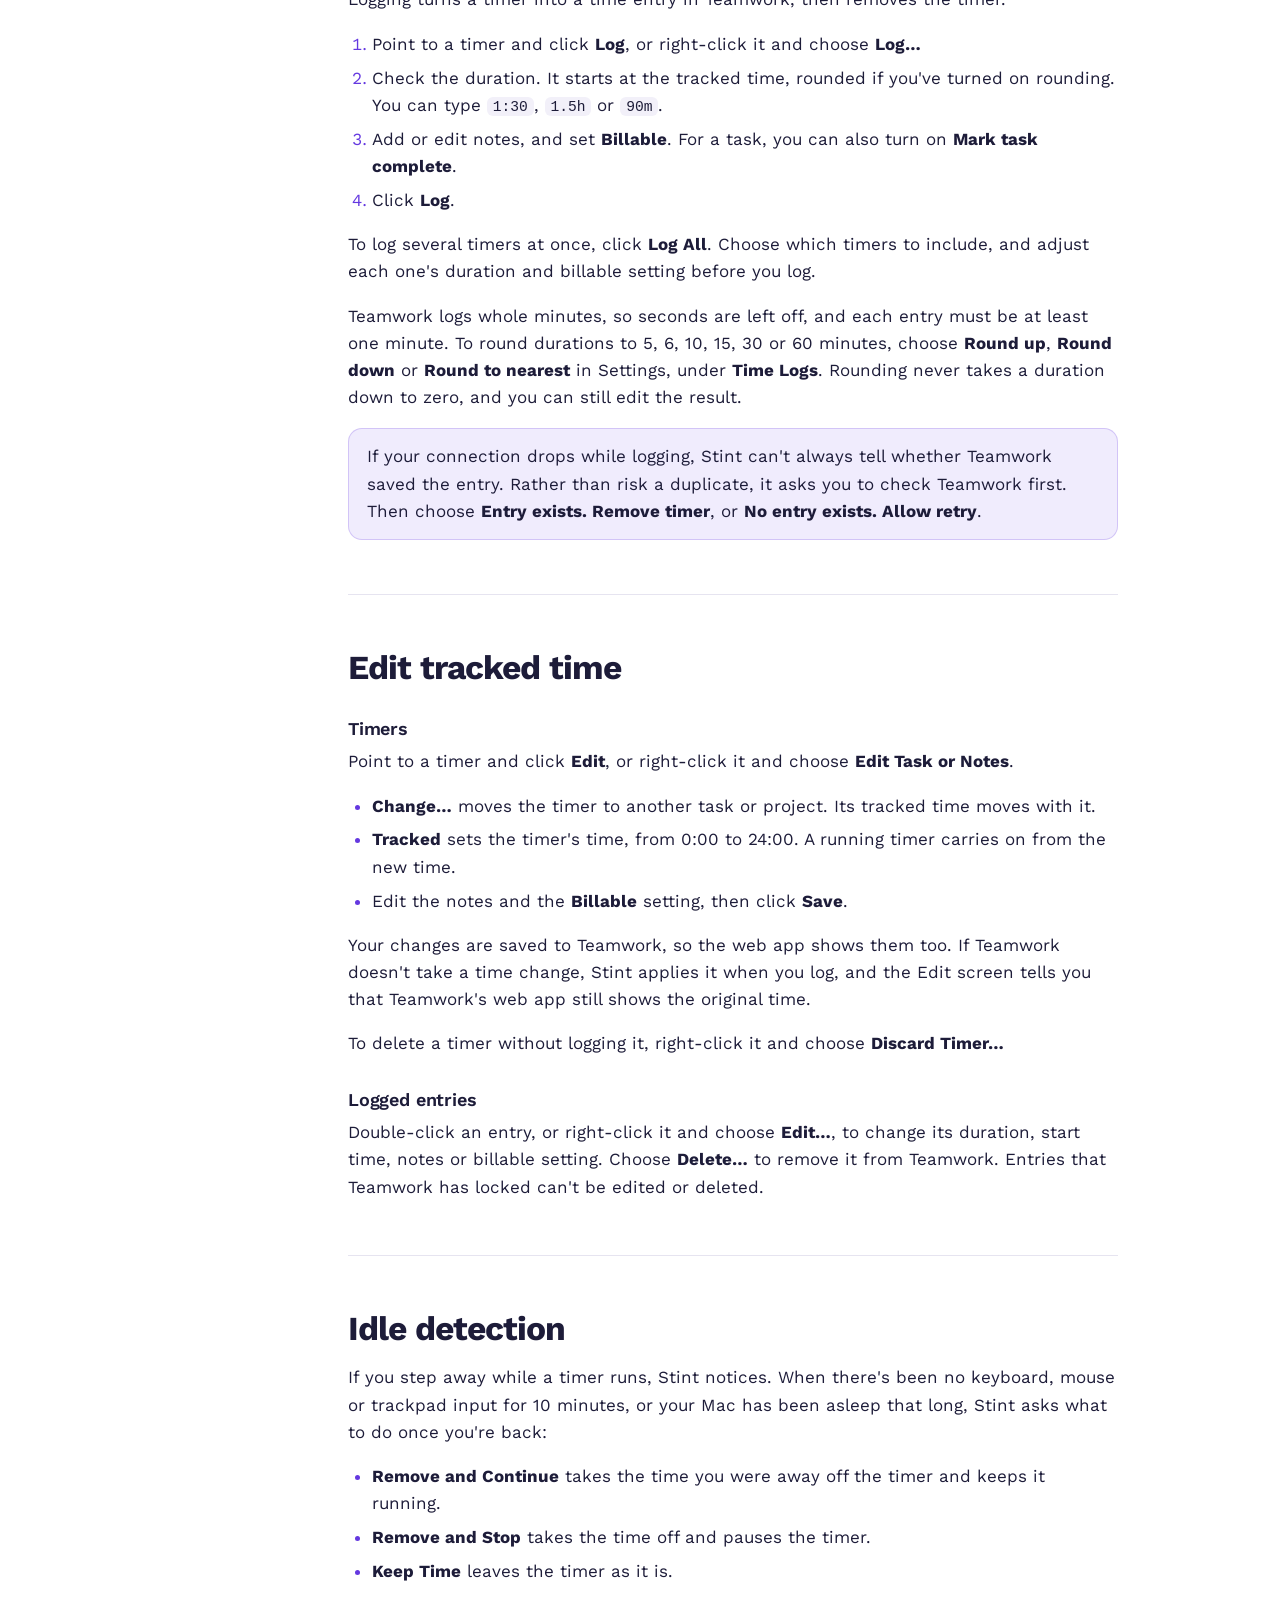
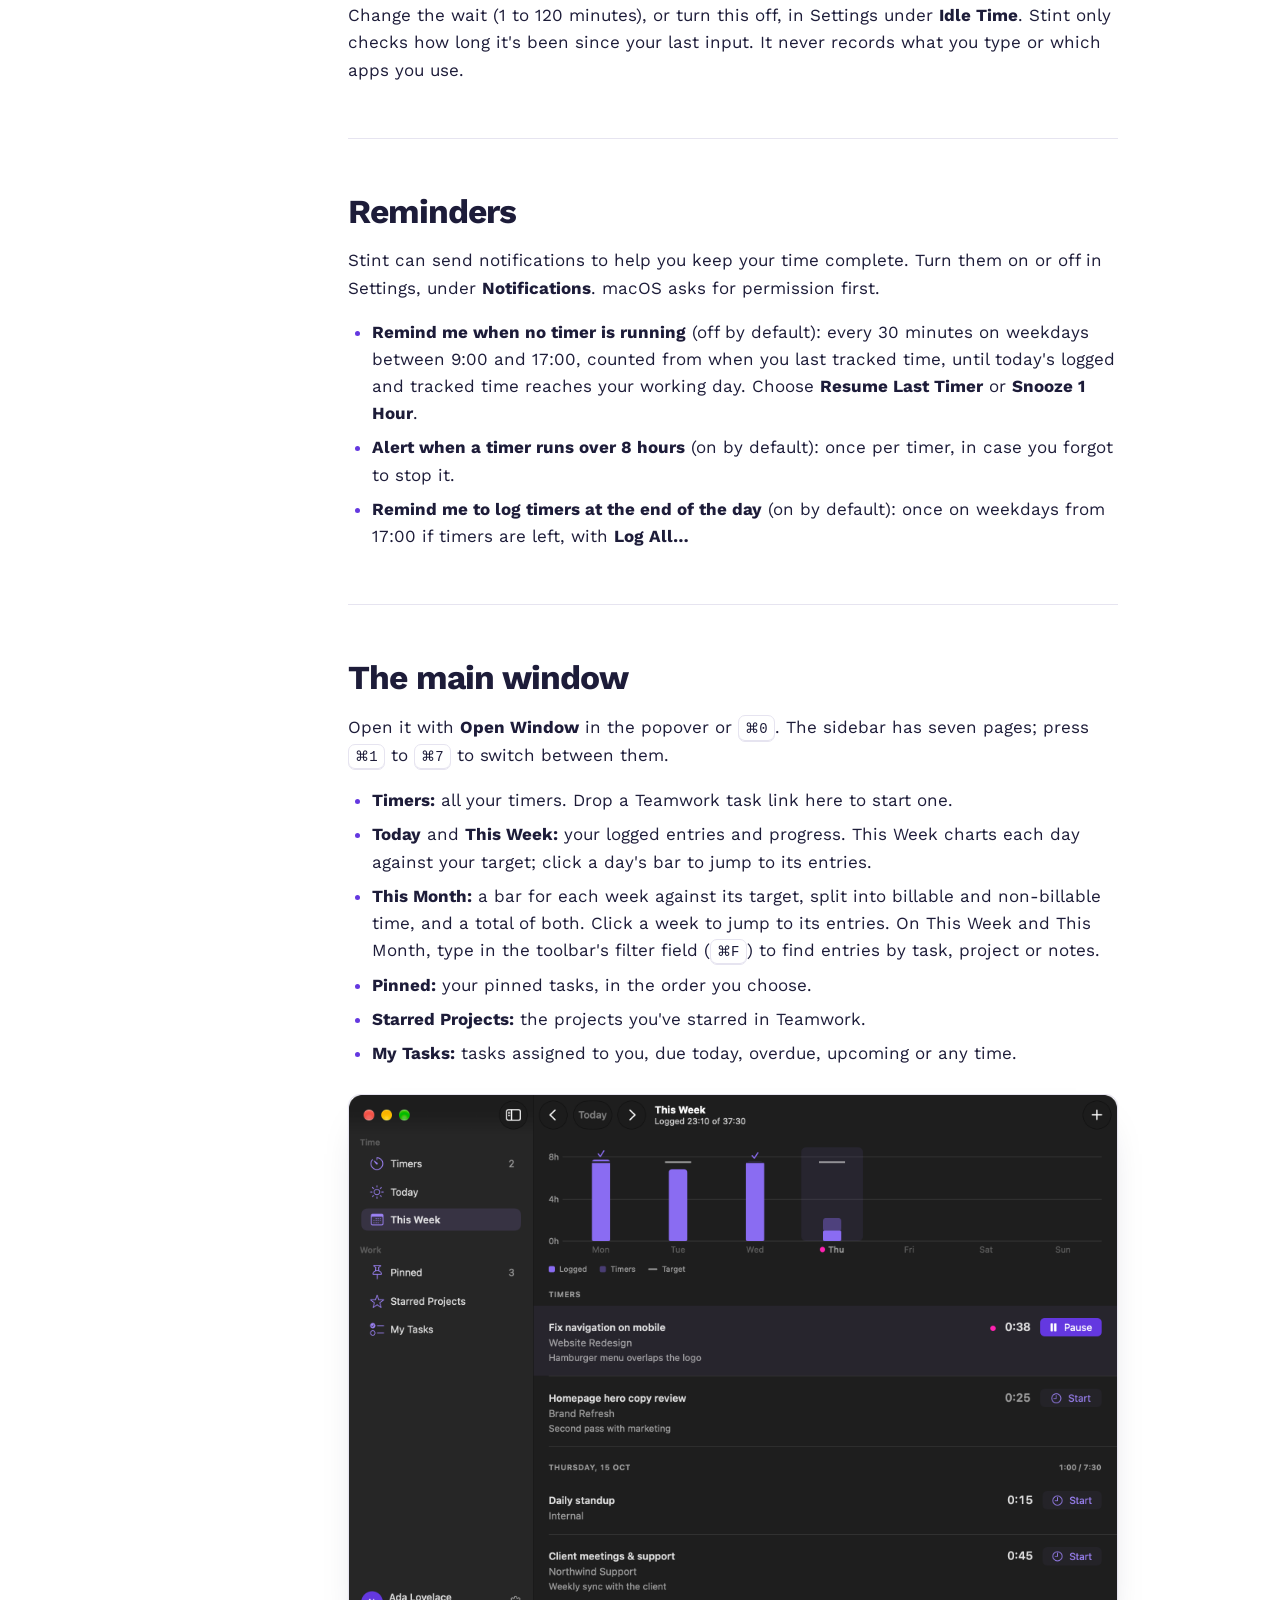
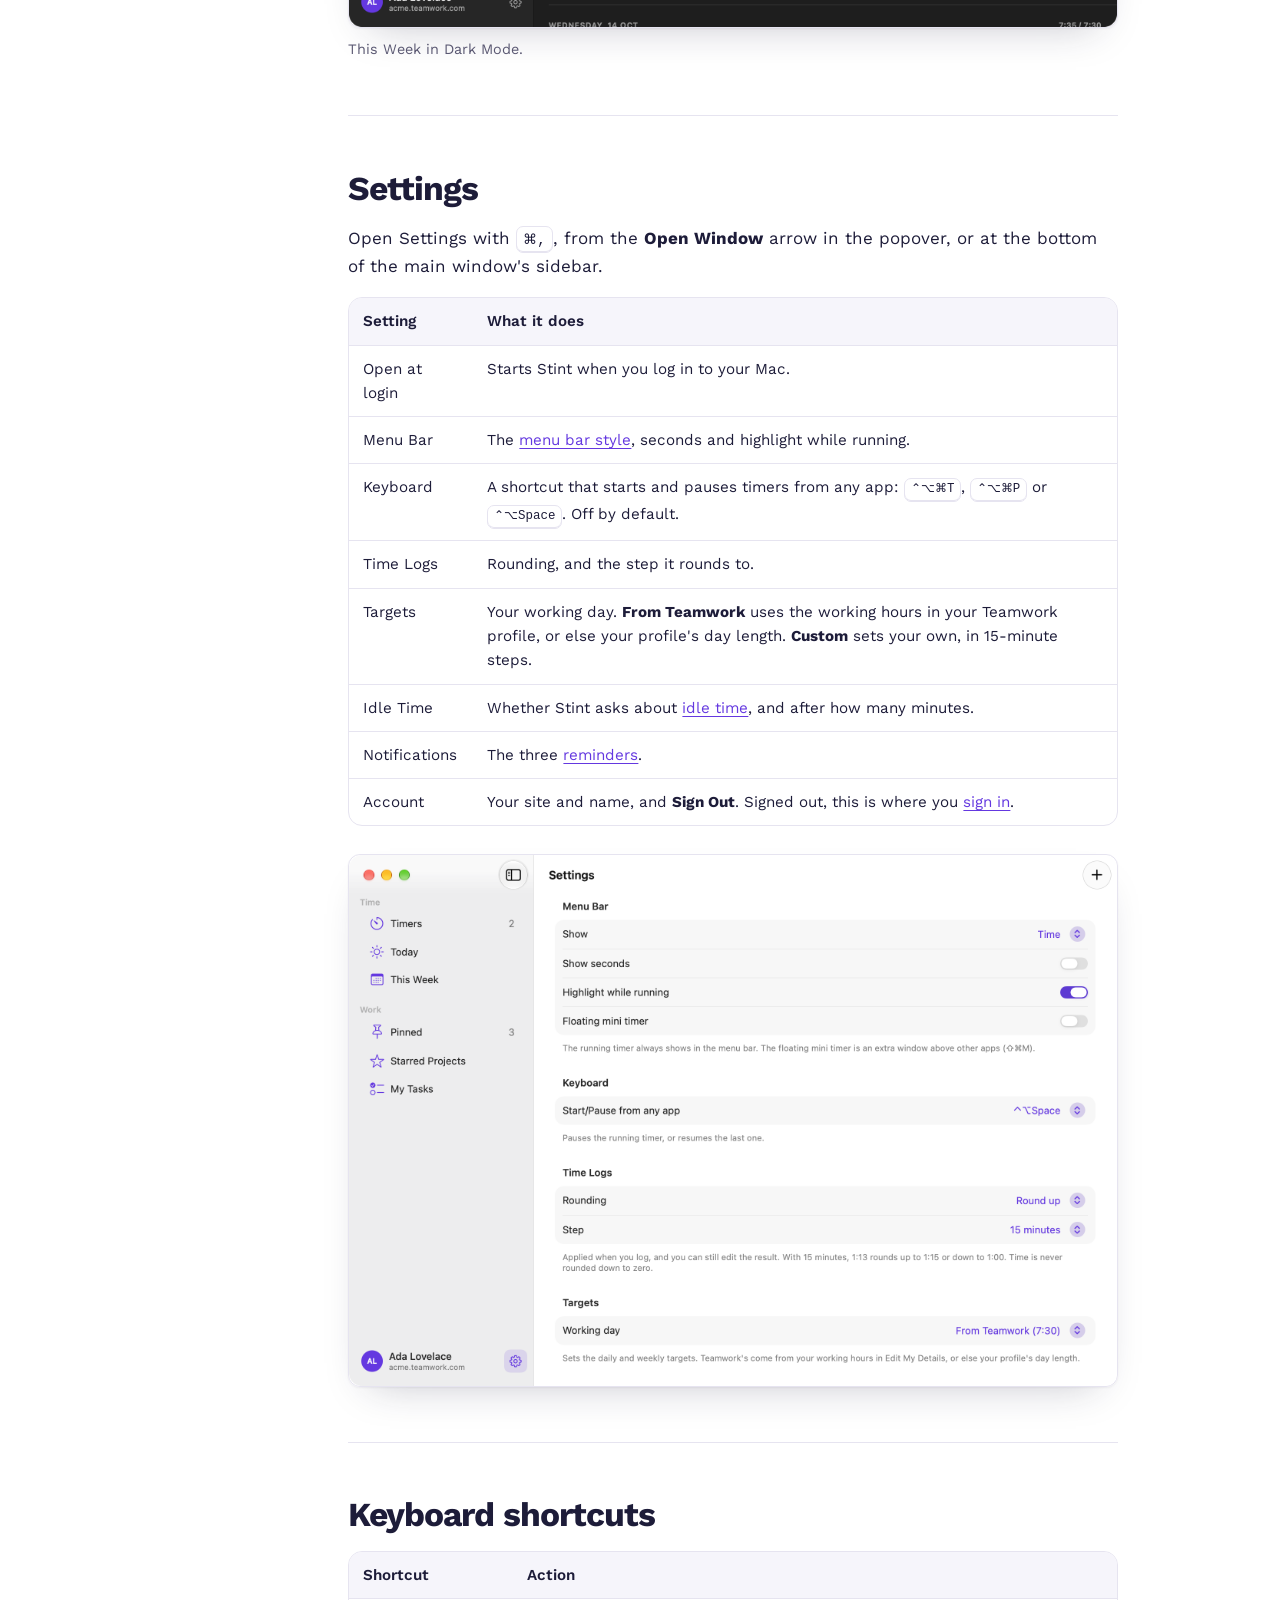
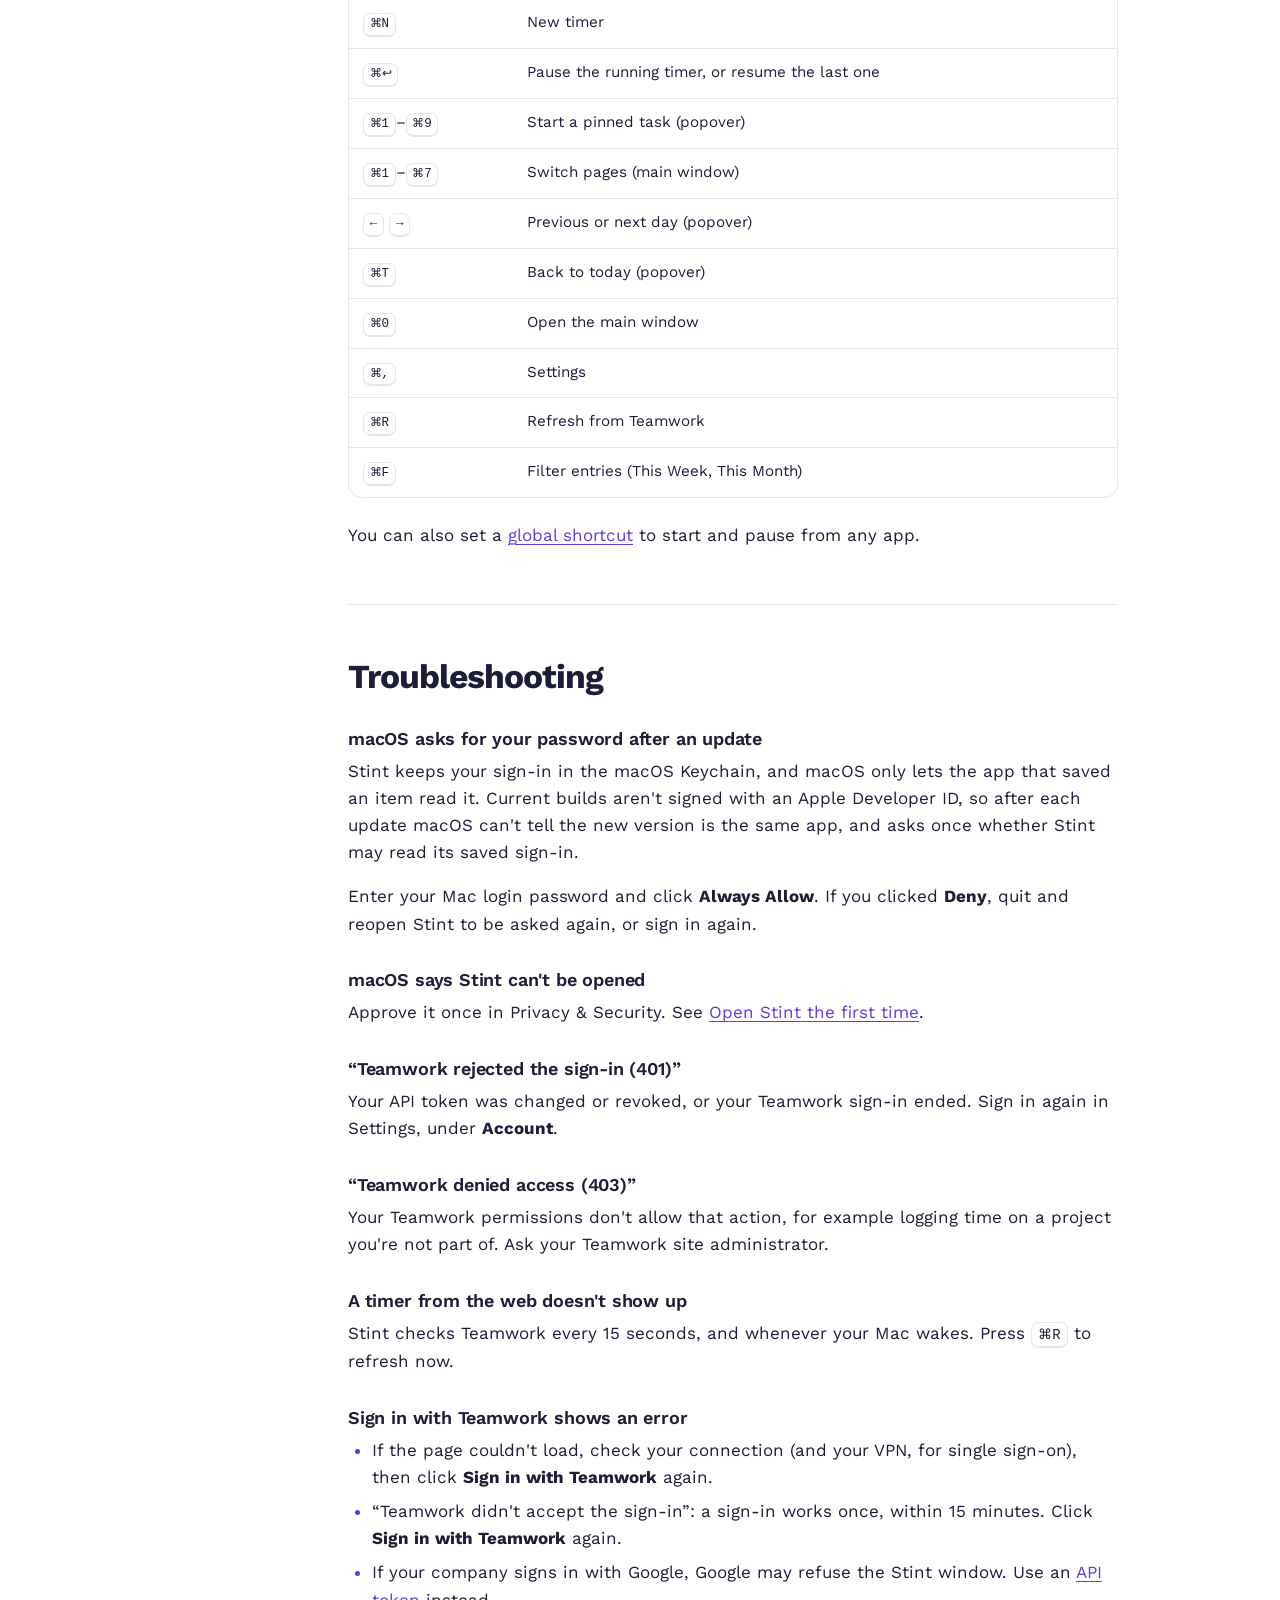
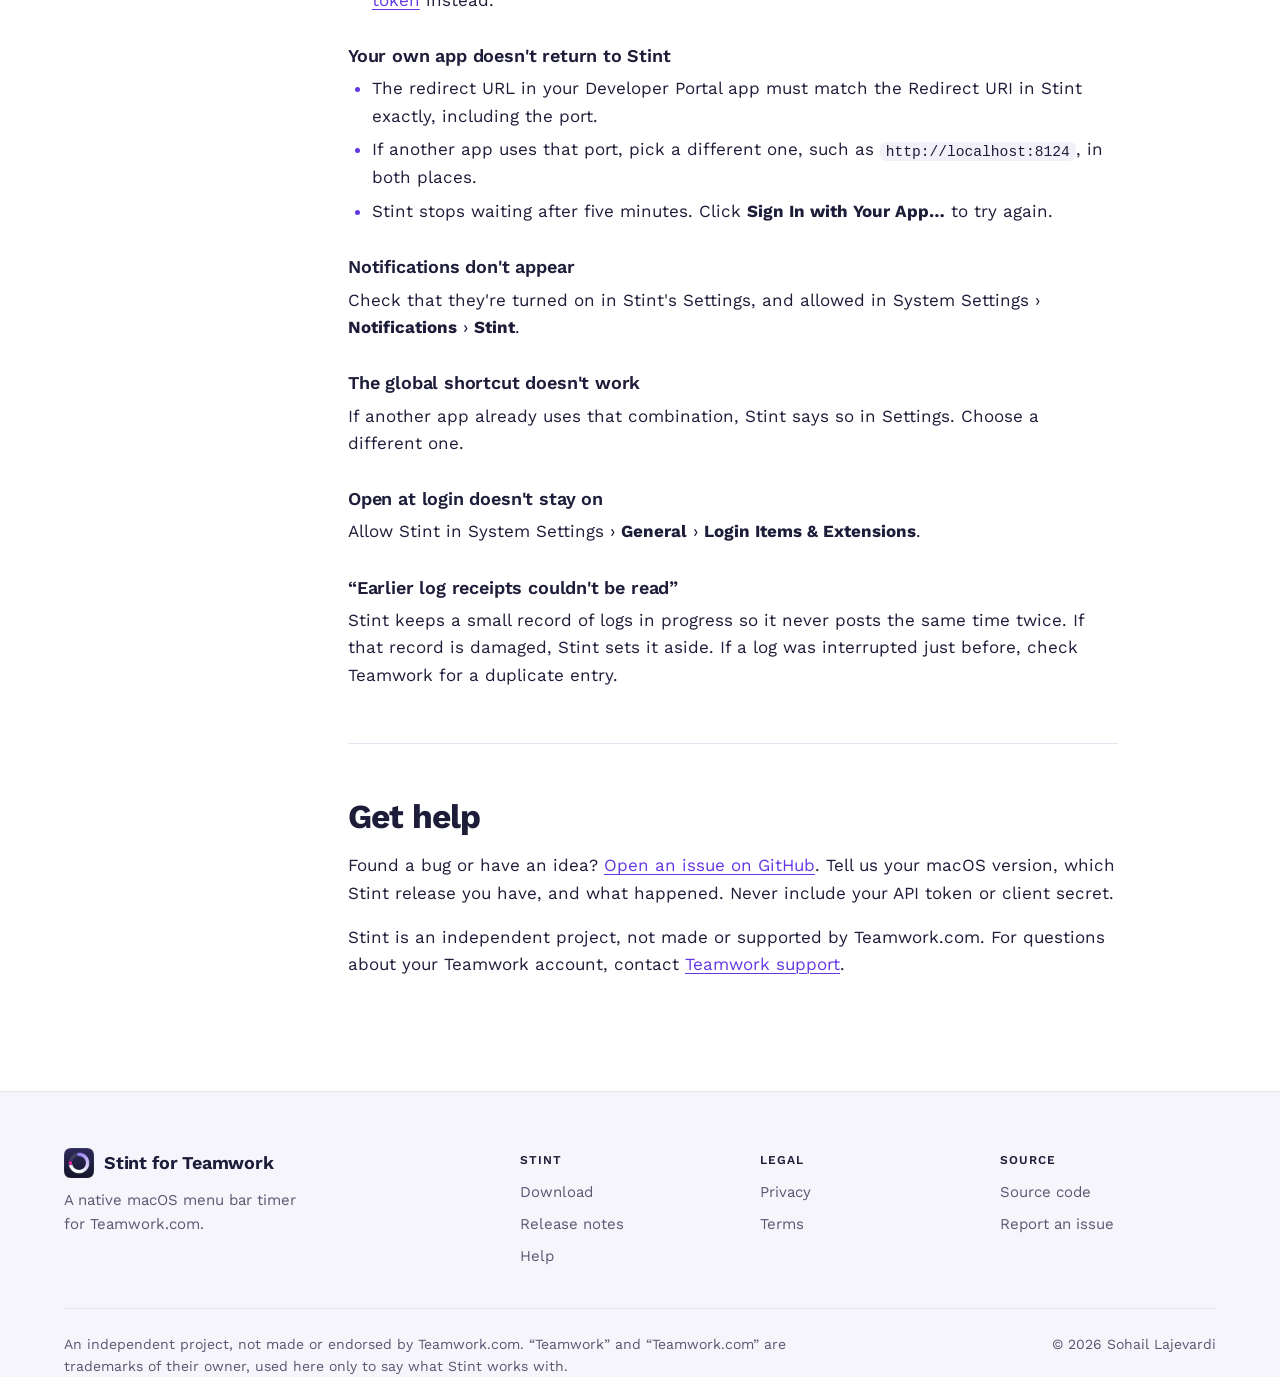
==== commit 4810291a: "Filter This Week and This Month by task, project or notes" ====
--- a/docs/help/index.html
+++ b/docs/help/index.html
@@ -248,7 +248,7 @@
         <ul>
           <li><strong>Timers:</strong> all your timers. Drop a Teamwork task link here to start one.</li>
           <li><strong>Today</strong> and <strong>This Week:</strong> your logged entries and progress. This Week charts each day against your target; click a day's bar to jump to its entries.</li>
-          <li><strong>This Month:</strong> a bar for each week against its target, split into billable and non-billable time, and a total of both. Click a week to jump to its entries.</li>
+          <li><strong>This Month:</strong> a bar for each week against its target, split into billable and non-billable time, and a total of both. Click a week to jump to its entries. On This Week and This Month, type in the toolbar's filter field (<kbd>⌘F</kbd>) to find entries by task, project or notes.</li>
           <li><strong>Pinned:</strong> your pinned tasks, in the order you choose.</li>
           <li><strong>Starred Projects:</strong> the projects you've starred in Teamwork.</li>
           <li><strong>My Tasks:</strong> tasks assigned to you, due today, overdue, upcoming or any time.</li>
@@ -297,6 +297,7 @@
               <tr><td><kbd>⌘0</kbd></td><td>Open the main window</td></tr>
               <tr><td><kbd>⌘,</kbd></td><td>Settings</td></tr>
               <tr><td><kbd>⌘R</kbd></td><td>Refresh from Teamwork</td></tr>
+              <tr><td><kbd>⌘F</kbd></td><td>Filter entries (This Week, This Month)</td></tr>
             </tbody>
           </table>
         </div>
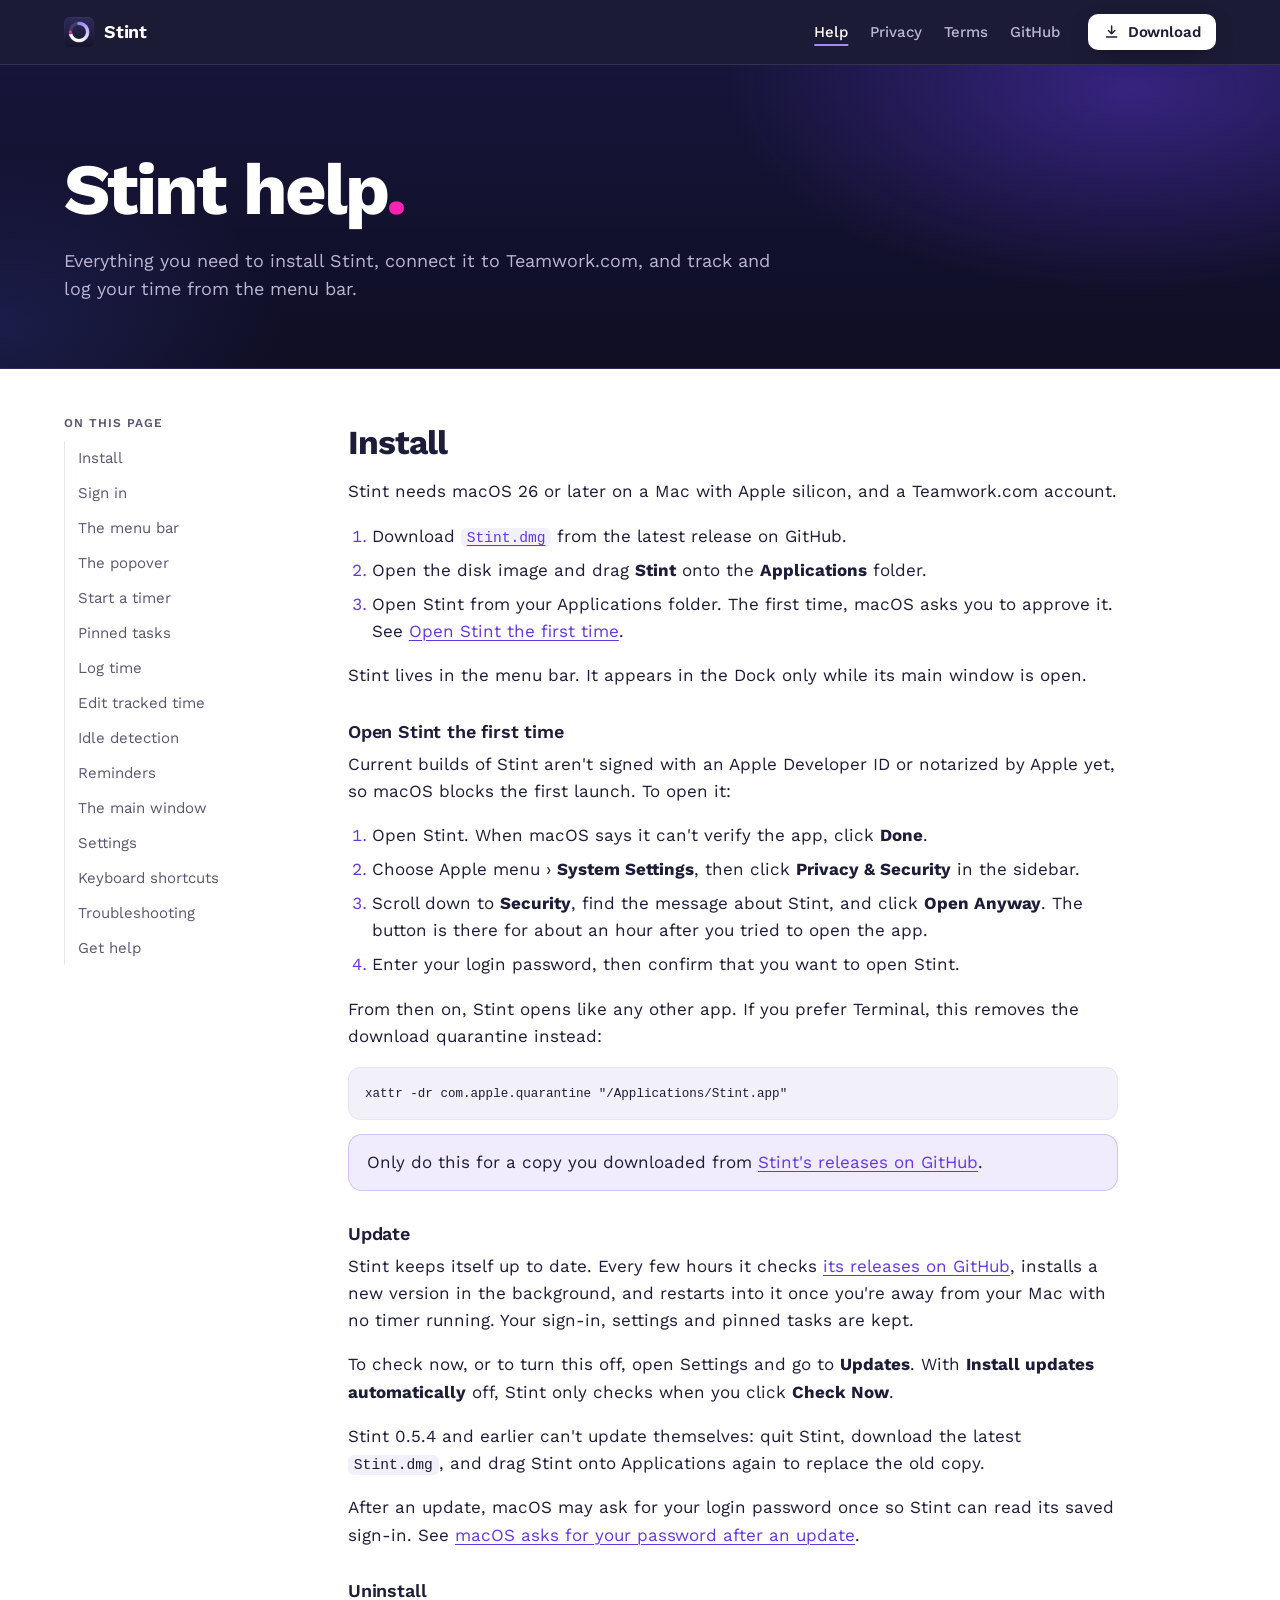
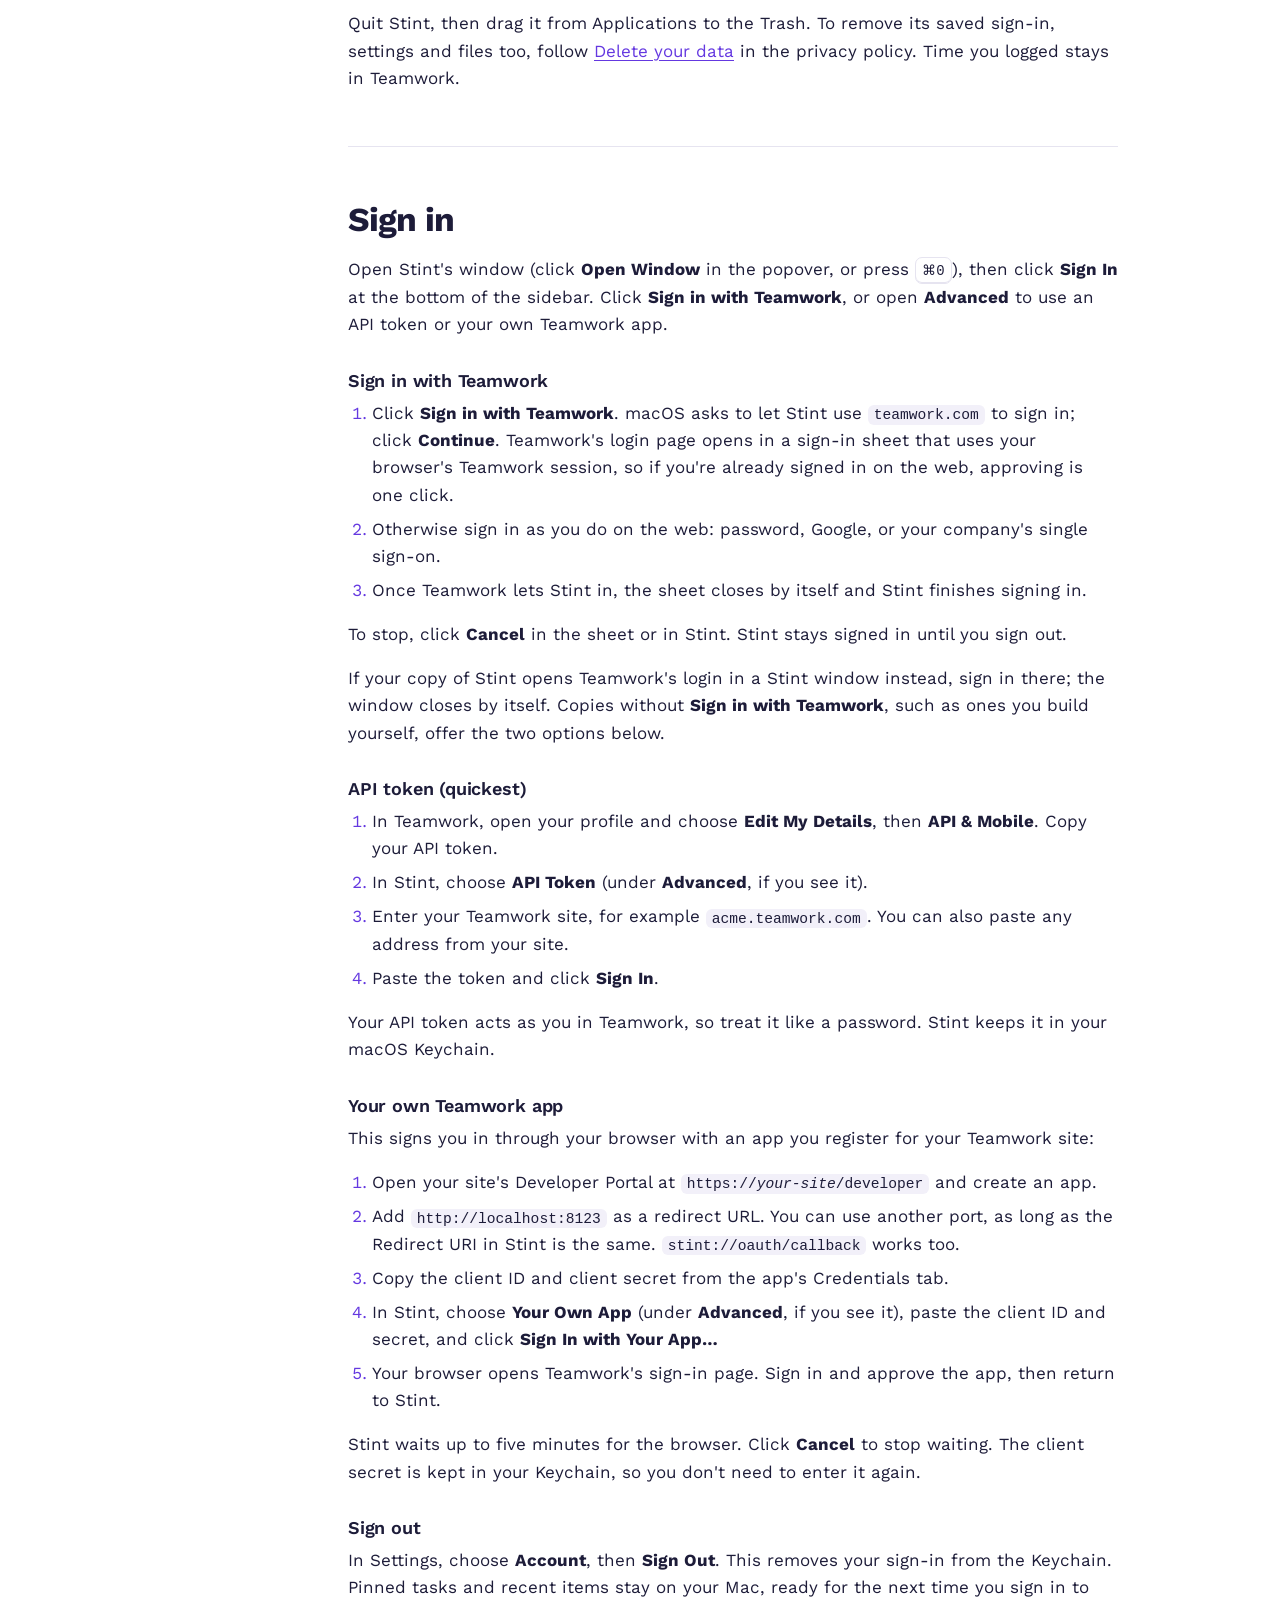
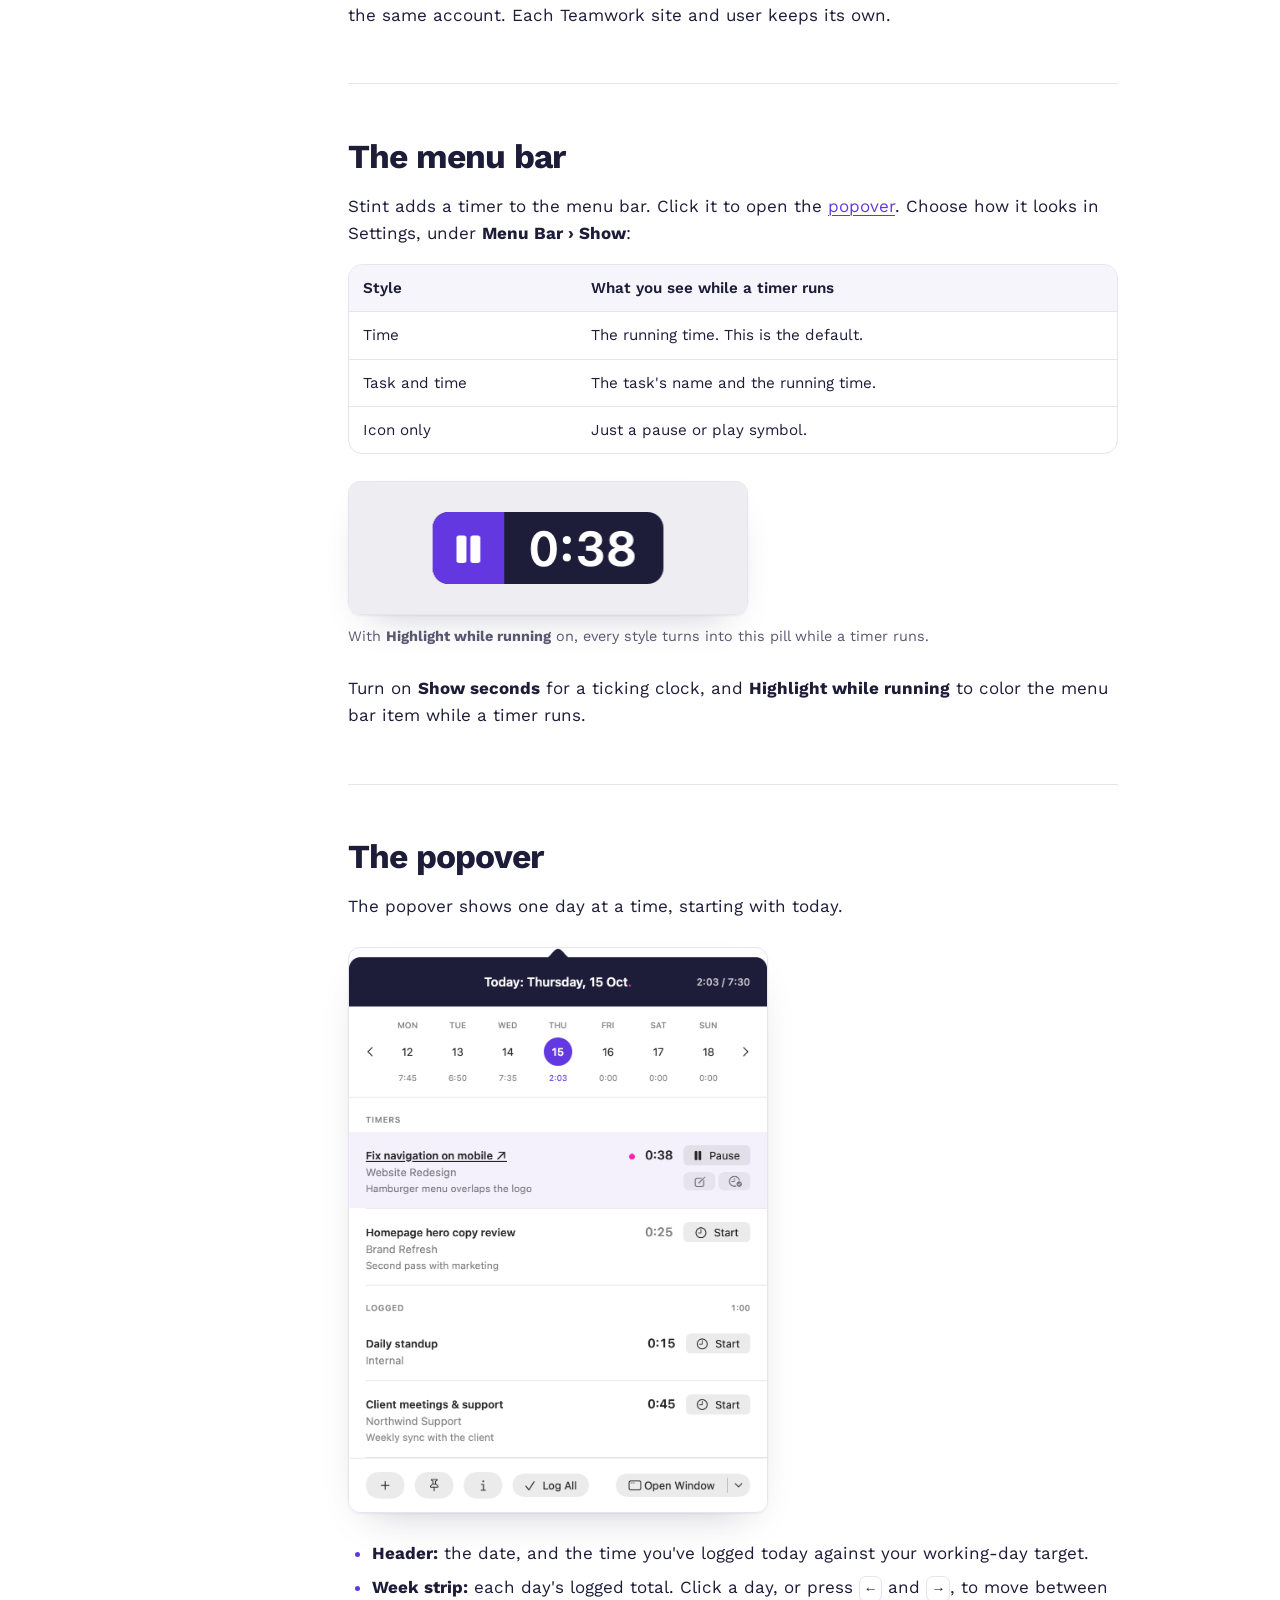
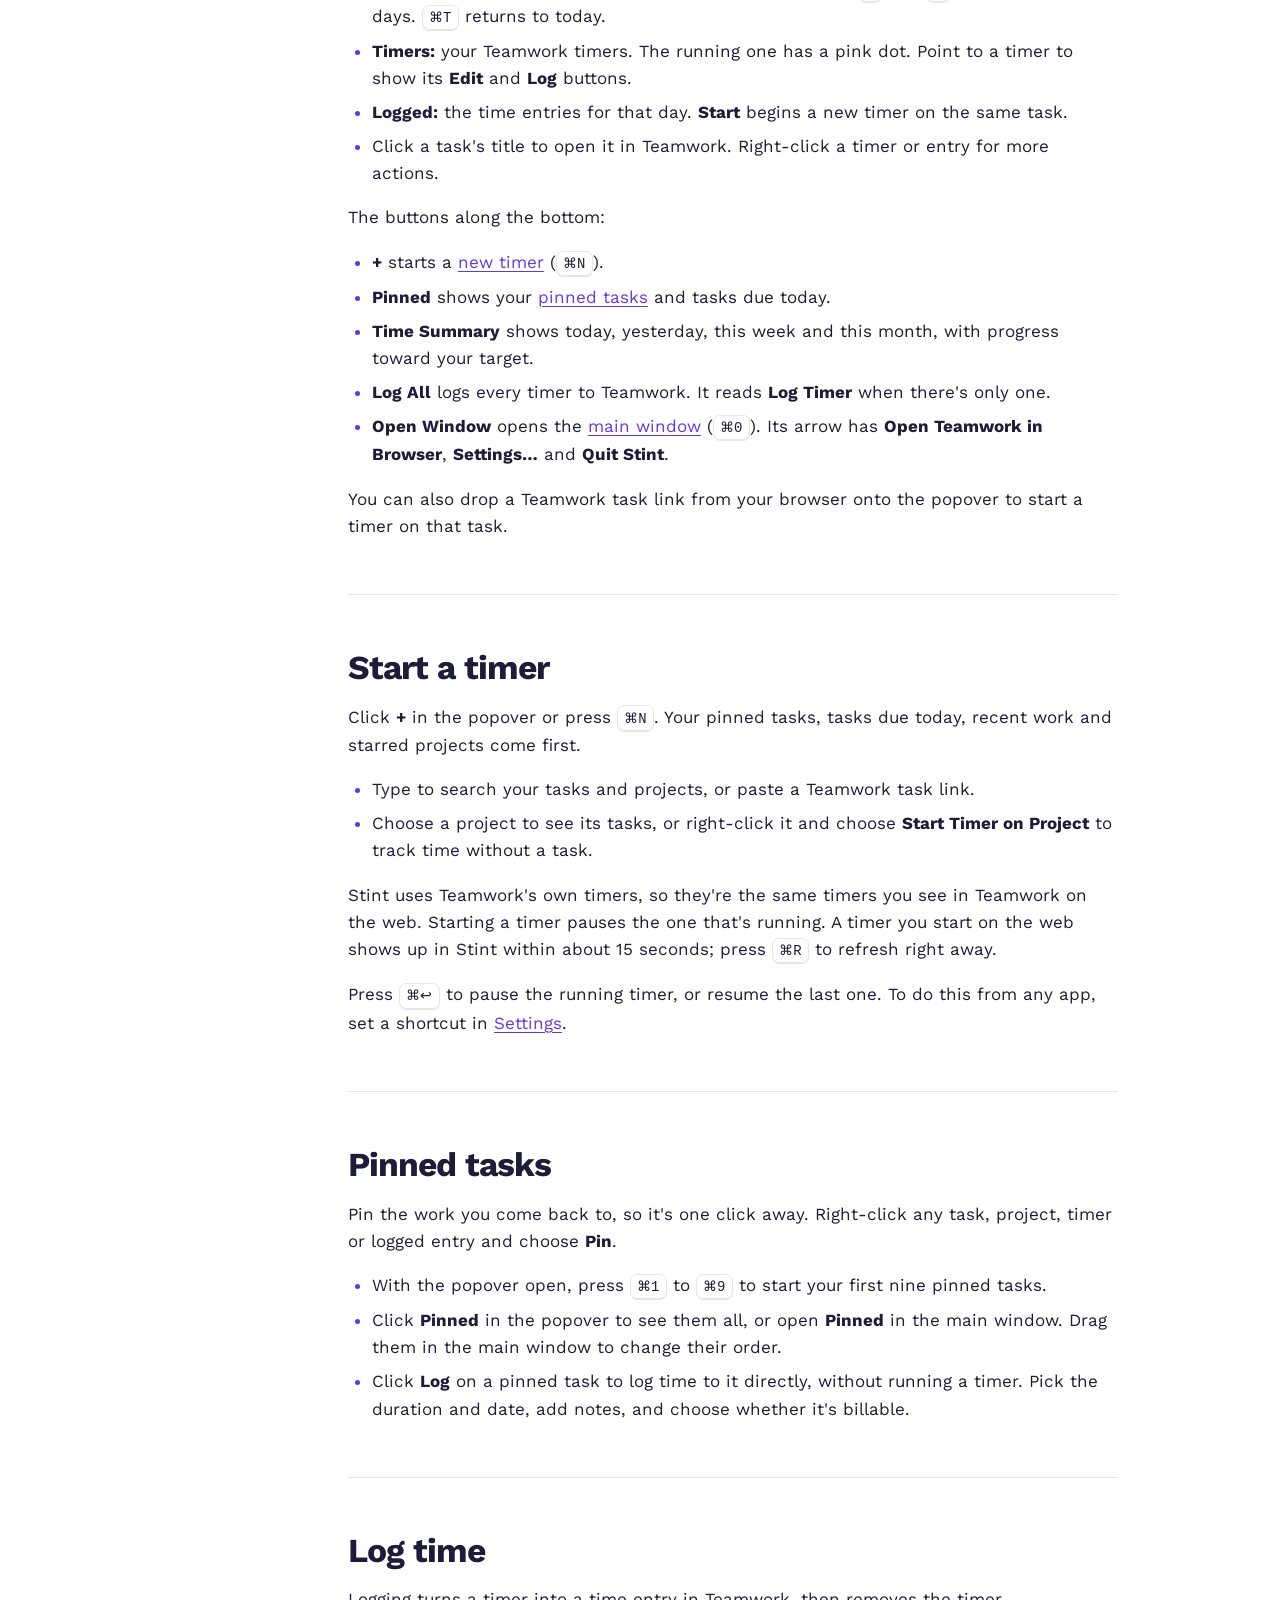
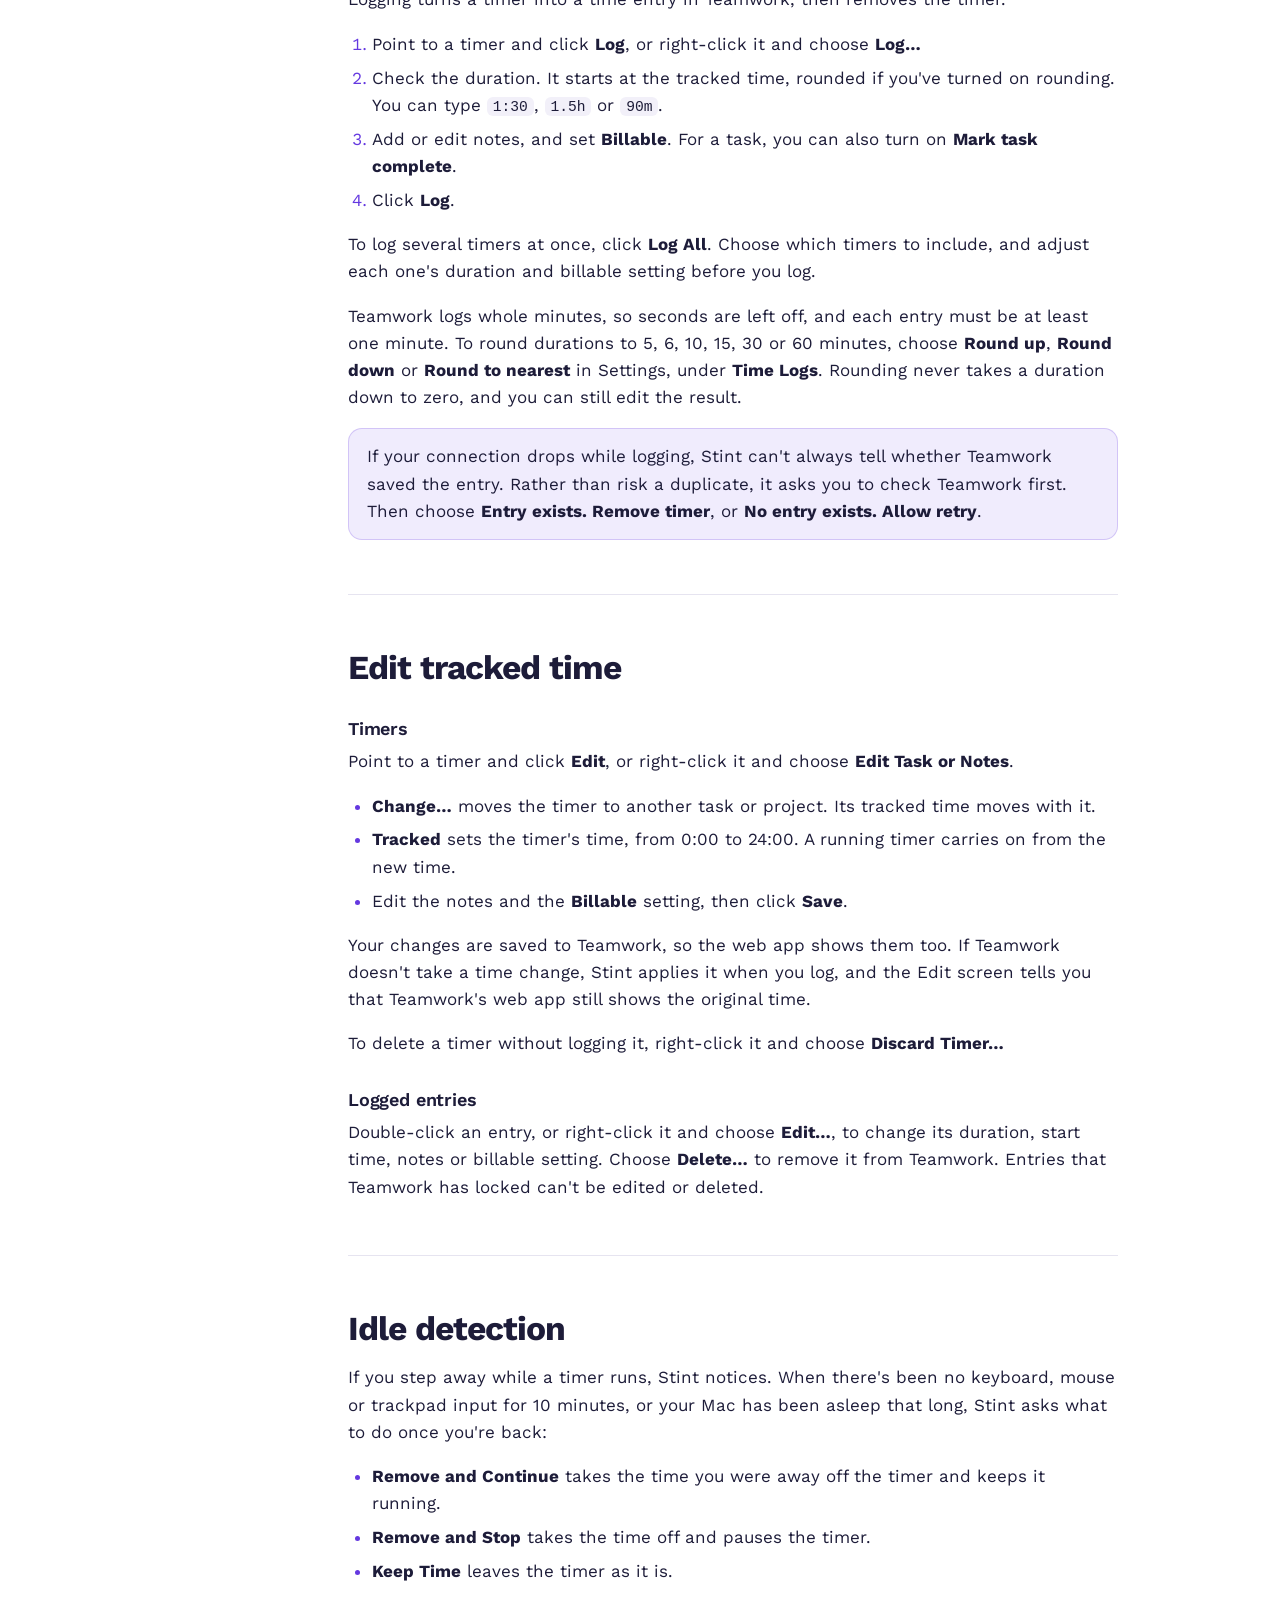
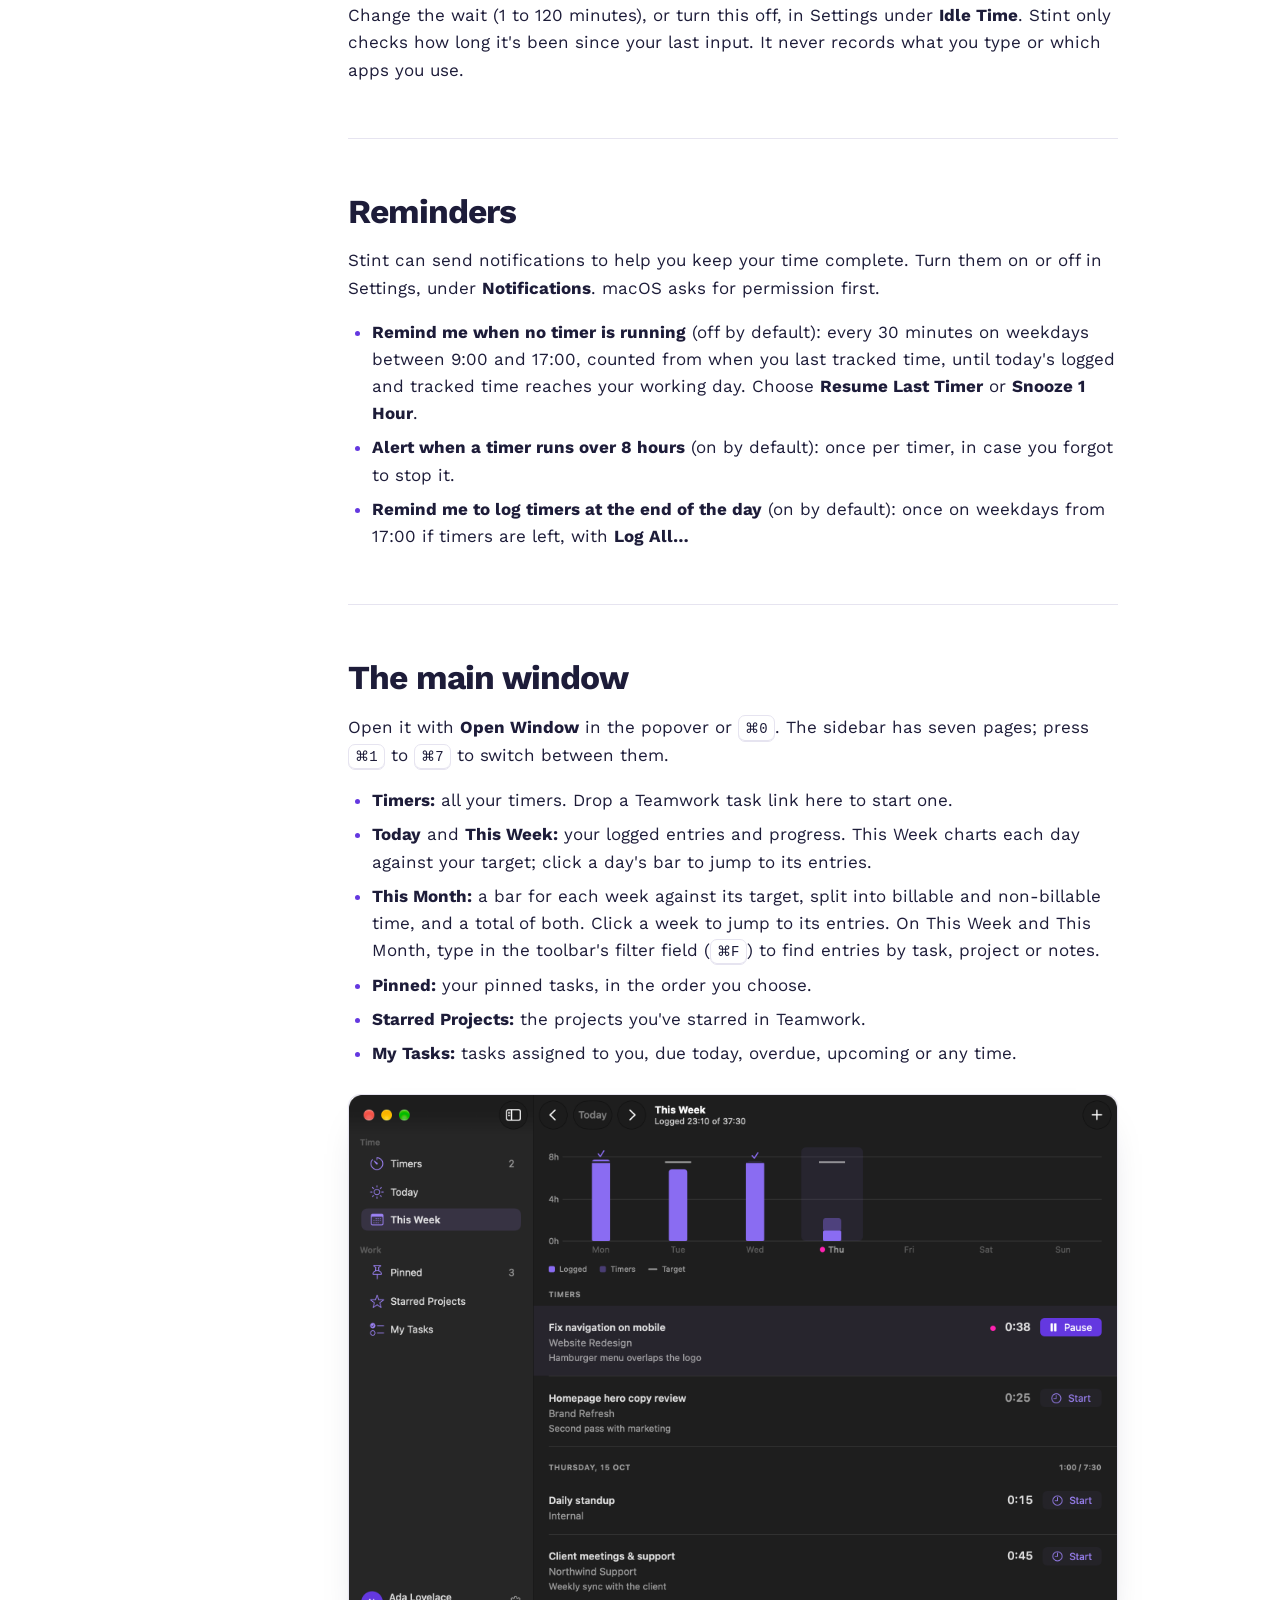
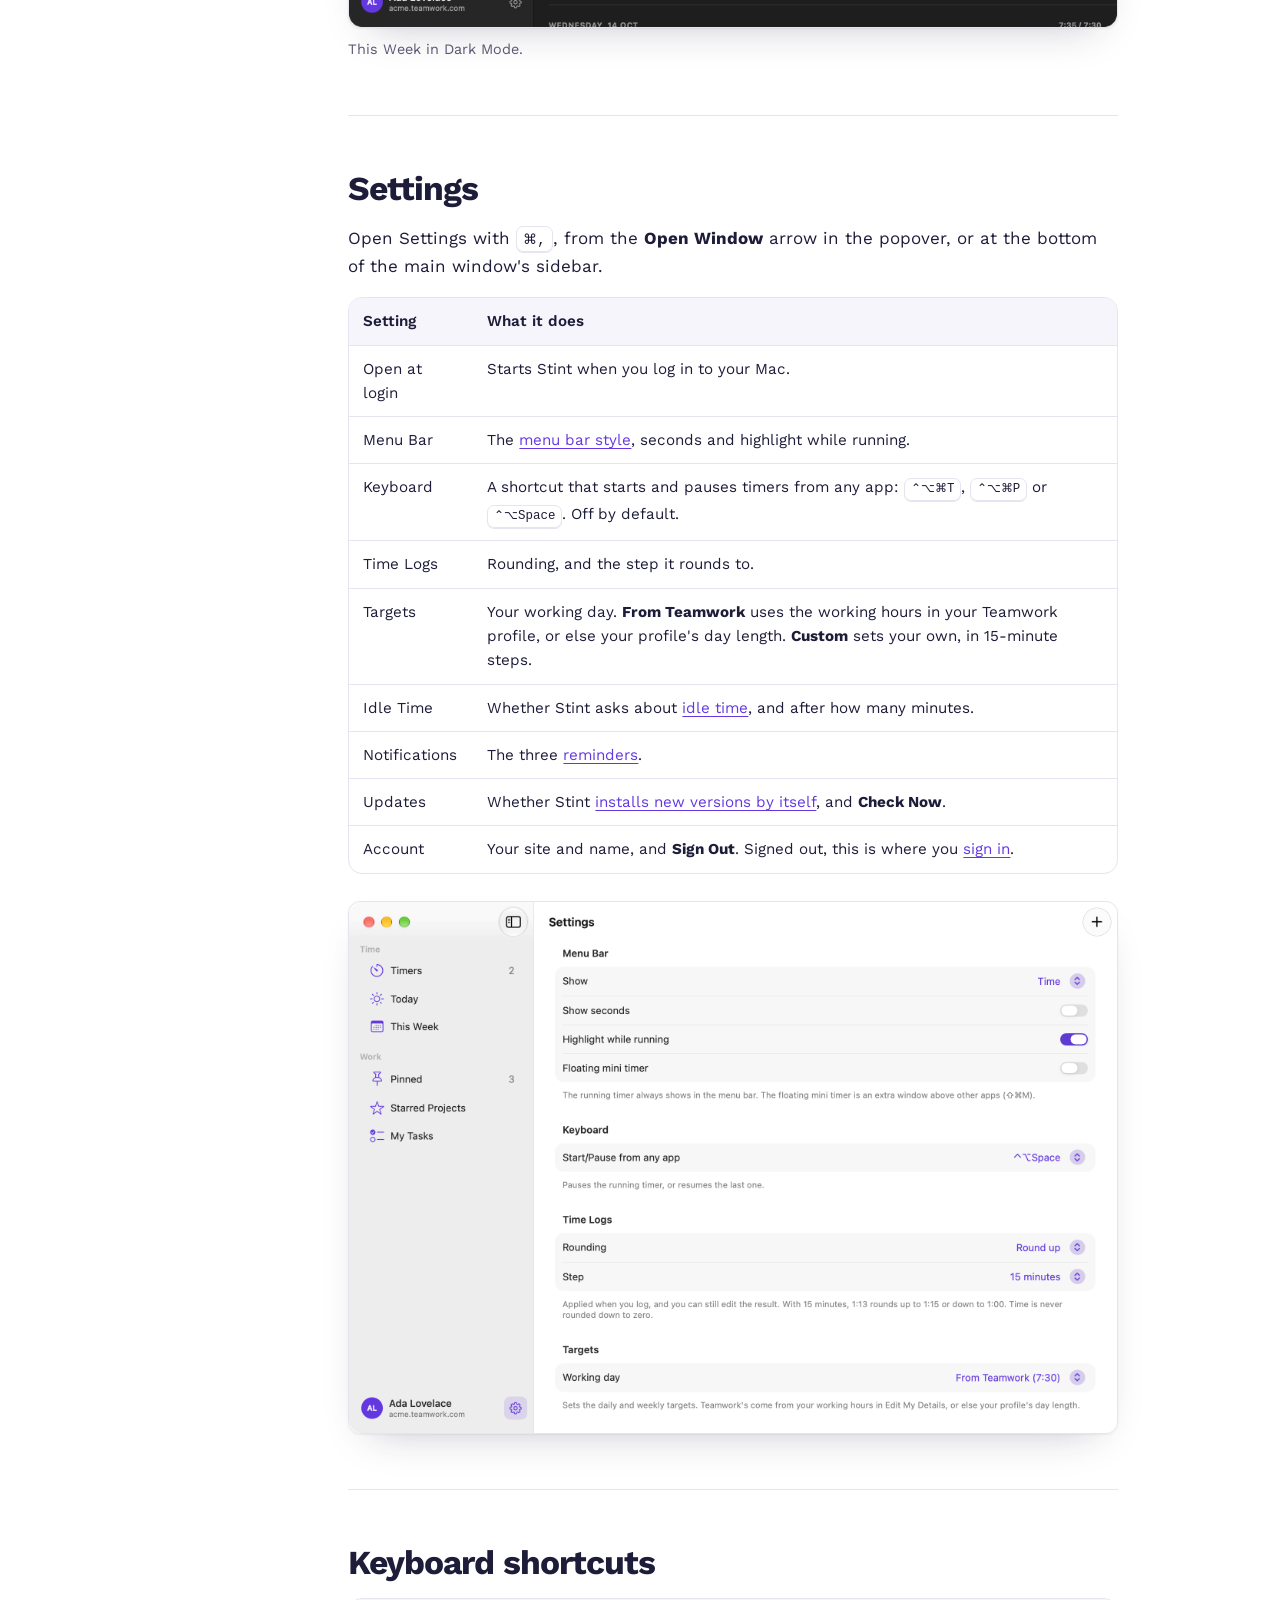
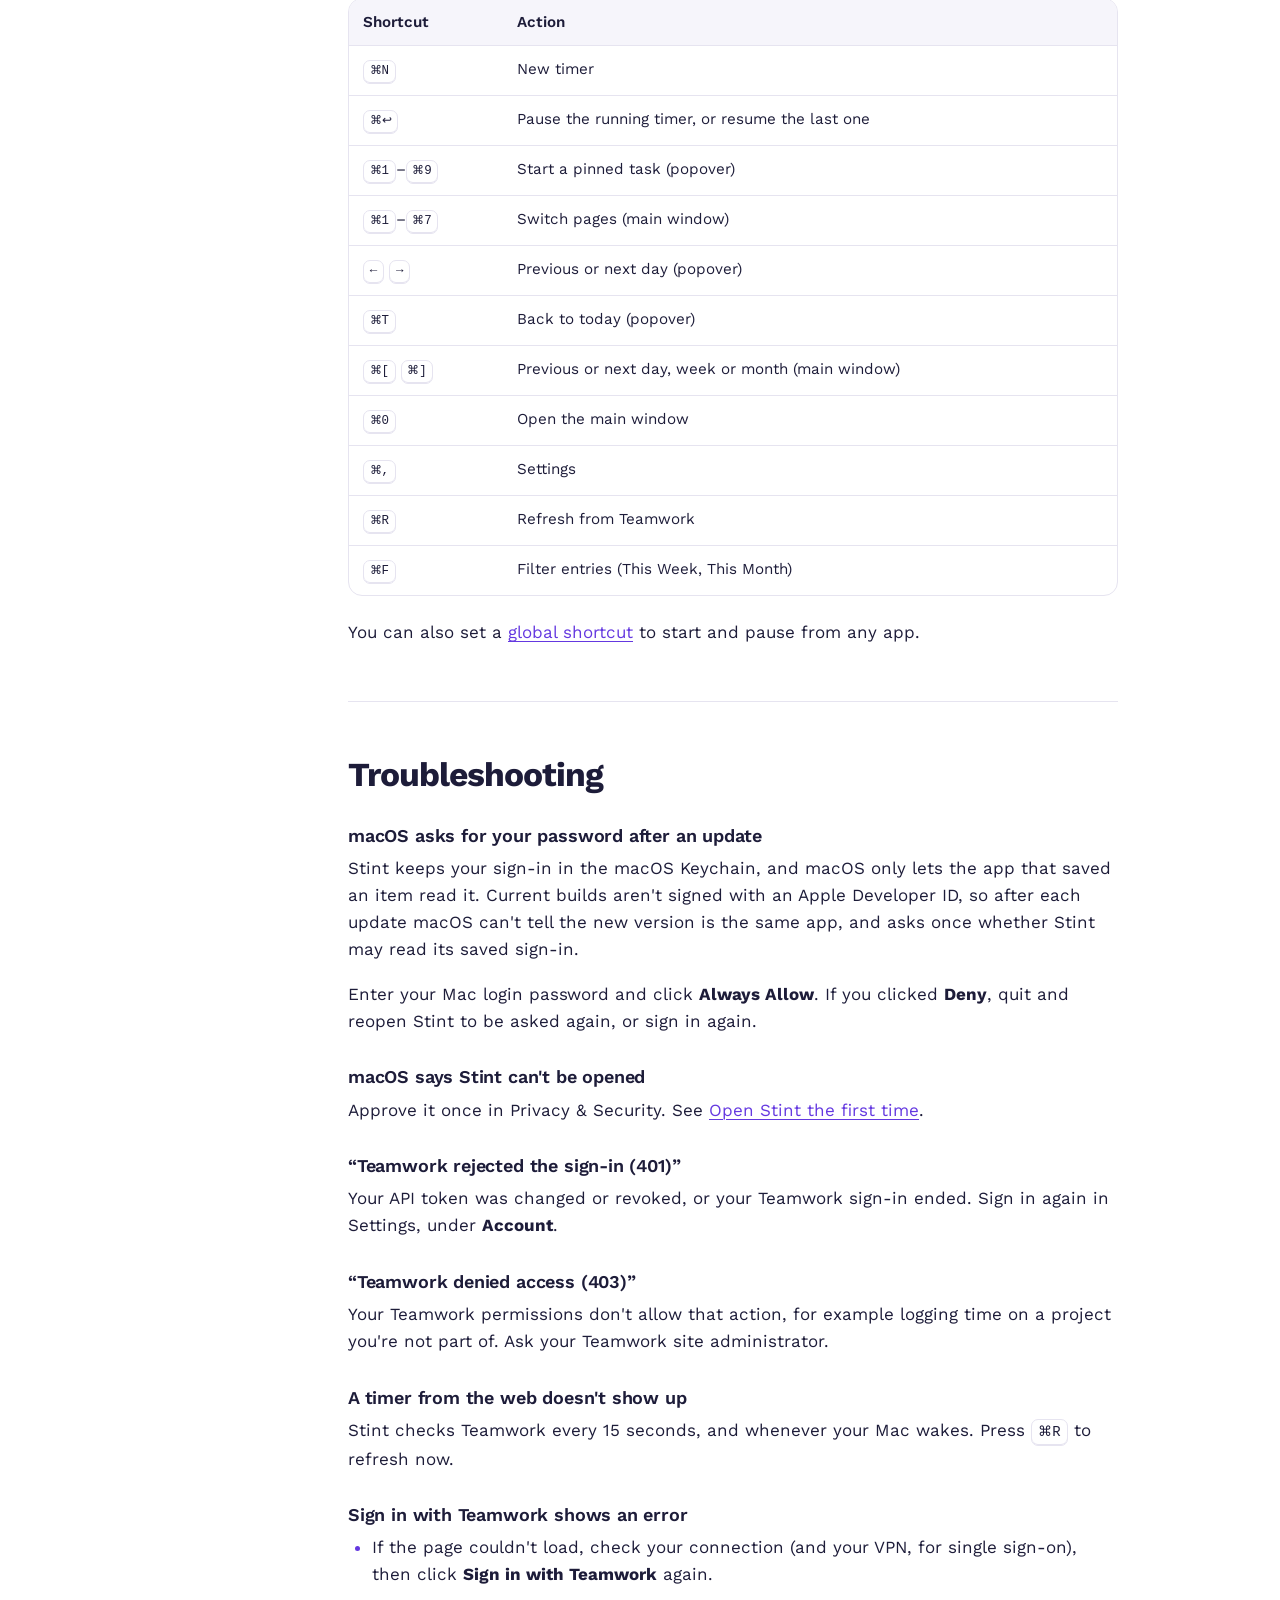
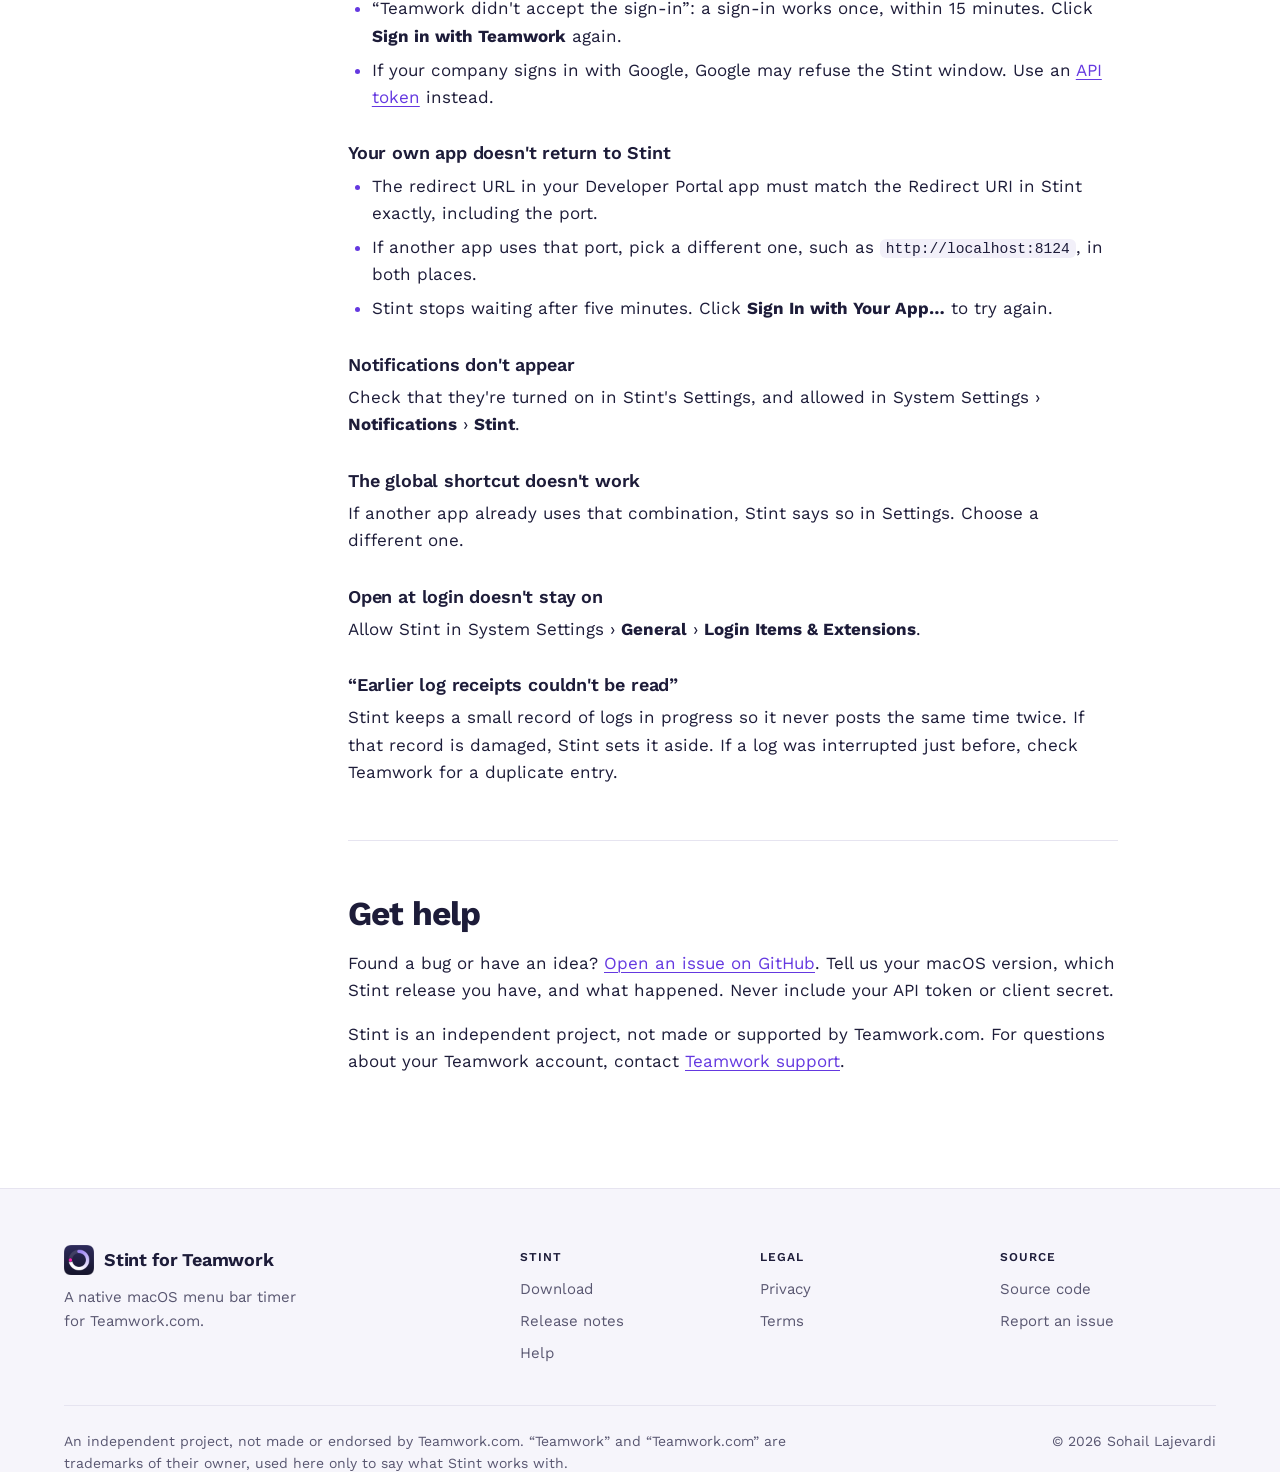
==== commit 27f846c8: "check.sh type-checks every source file; DESIGN.md and README match the app" ====
--- a/docs/help/index.html
+++ b/docs/help/index.html
@@ -273,6 +273,7 @@
               <tr><td>Targets</td><td>Your working day. <strong>From Teamwork</strong> uses the working hours in your Teamwork profile, or else your profile's day length. <strong>Custom</strong> sets your own, in 15-minute steps.</td></tr>
               <tr><td>Idle Time</td><td>Whether Stint asks about <a href="#idle">idle time</a>, and after how many minutes.</td></tr>
               <tr><td>Notifications</td><td>The three <a href="#reminders">reminders</a>.</td></tr>
+              <tr><td>Updates</td><td>Whether Stint <a href="#update">installs new versions by itself</a>, and <strong>Check Now</strong>.</td></tr>
               <tr><td>Account</td><td>Your site and name, and <strong>Sign Out</strong>. Signed out, this is where you <a href="#sign-in">sign in</a>.</td></tr>
             </tbody>
           </table>
@@ -294,6 +295,7 @@
               <tr><td><kbd>⌘1</kbd>–<kbd>⌘7</kbd></td><td>Switch pages (main window)</td></tr>
               <tr><td><kbd>←</kbd> <kbd>→</kbd></td><td>Previous or next day (popover)</td></tr>
               <tr><td><kbd>⌘T</kbd></td><td>Back to today (popover)</td></tr>
+              <tr><td><kbd>⌘[</kbd> <kbd>⌘]</kbd></td><td>Previous or next day, week or month (main window)</td></tr>
               <tr><td><kbd>⌘0</kbd></td><td>Open the main window</td></tr>
               <tr><td><kbd>⌘,</kbd></td><td>Settings</td></tr>
               <tr><td><kbd>⌘R</kbd></td><td>Refresh from Teamwork</td></tr>
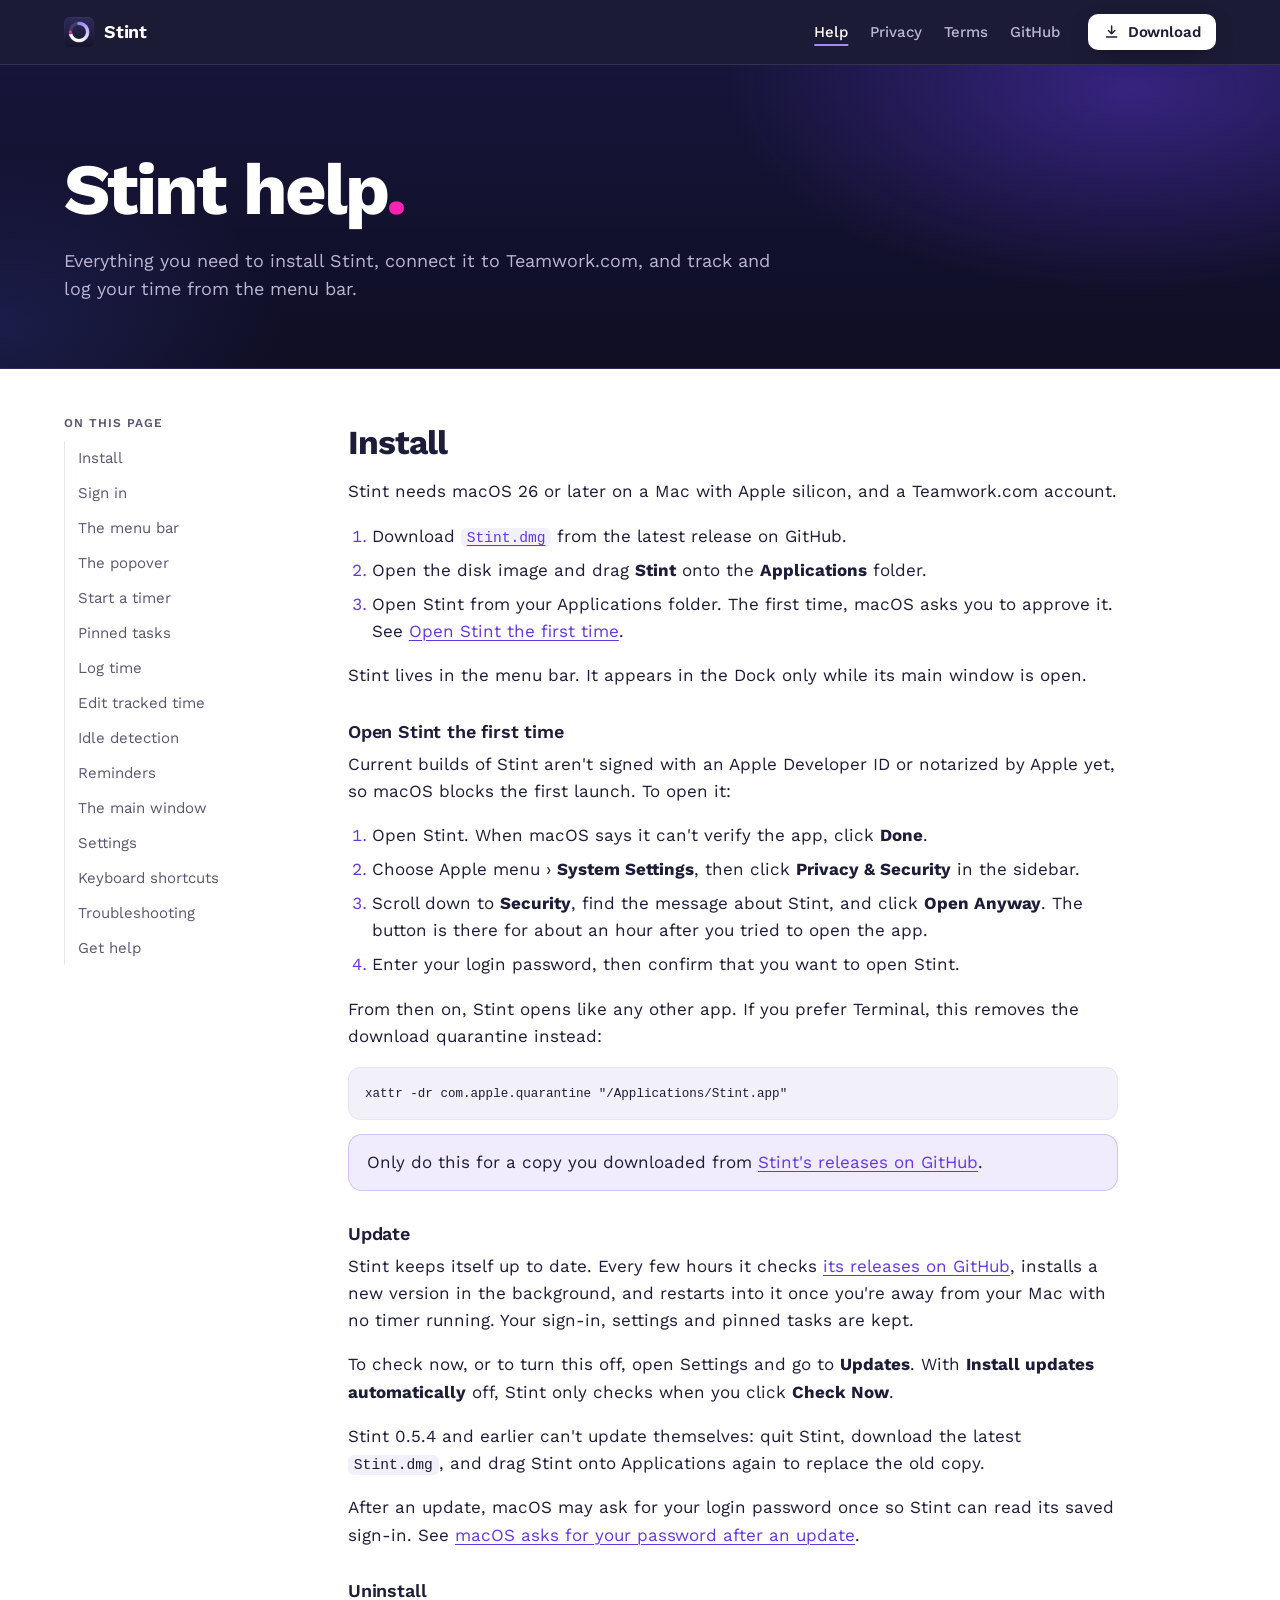
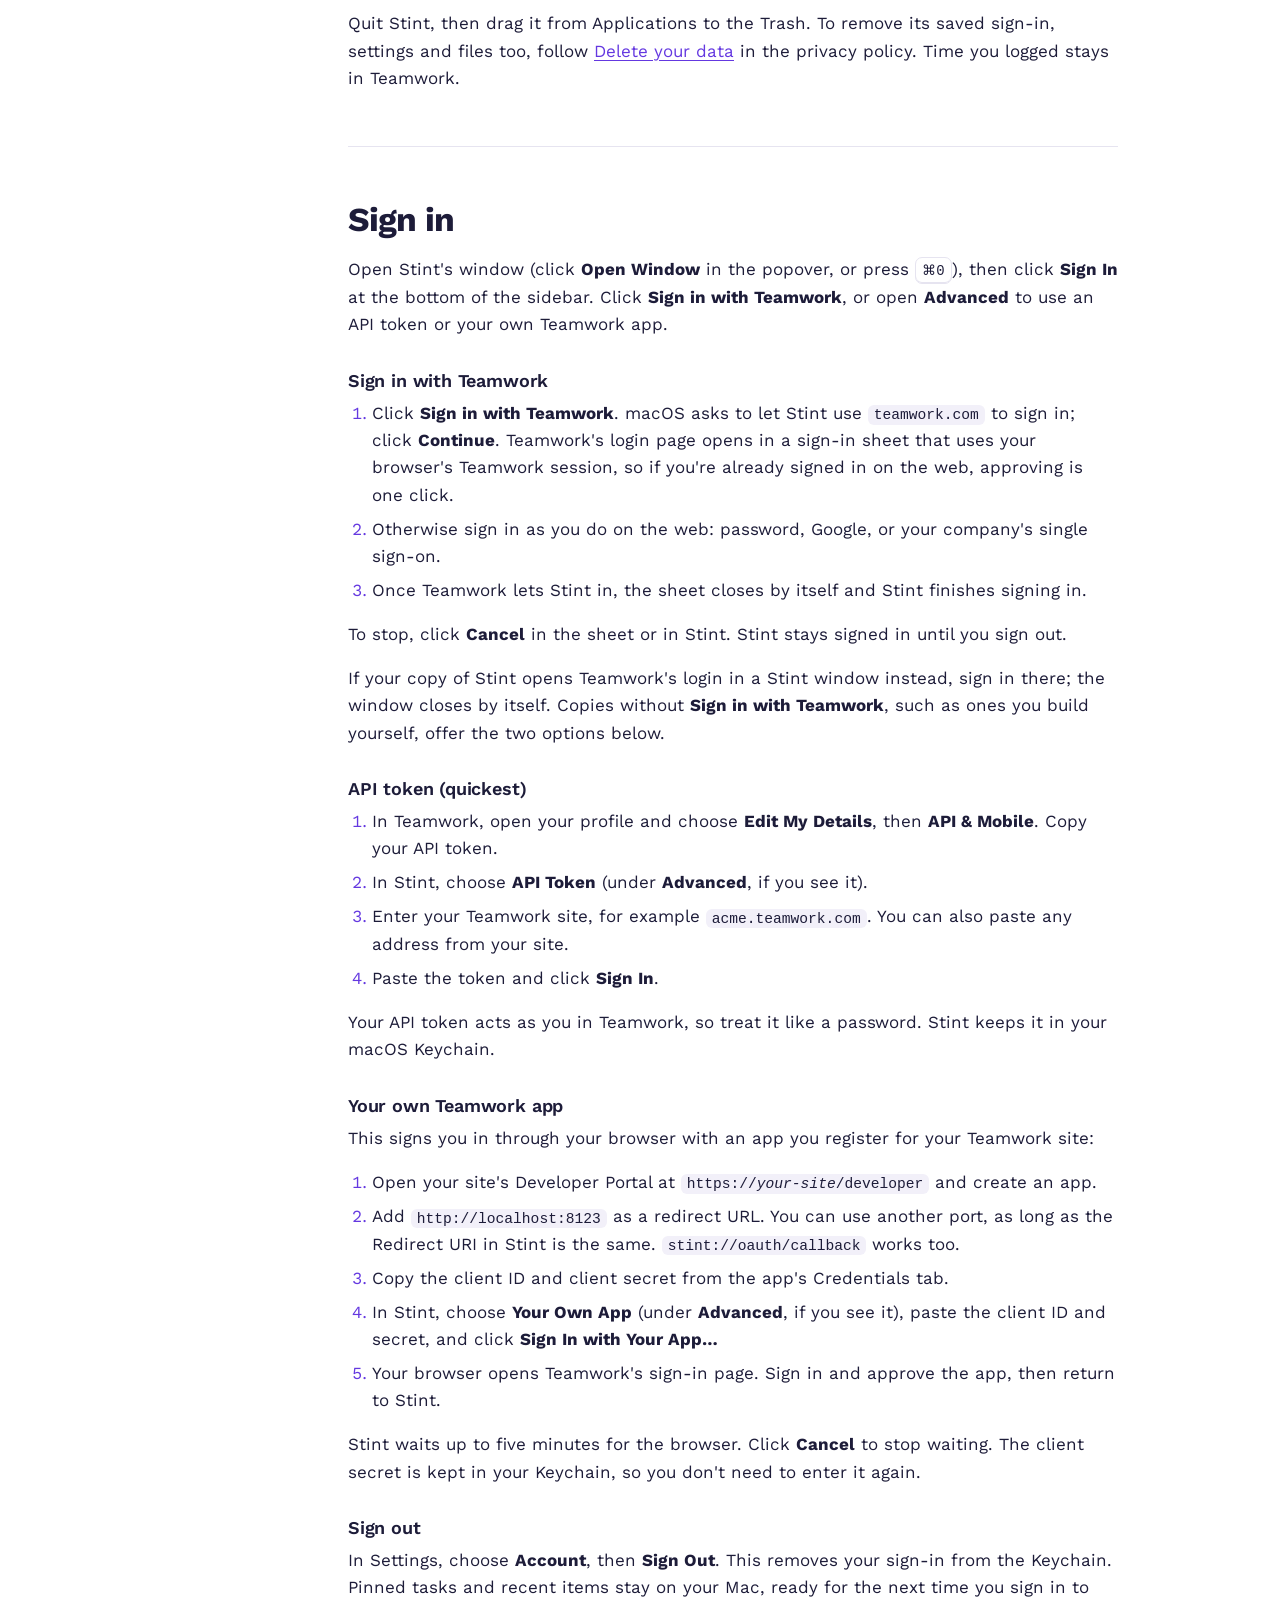
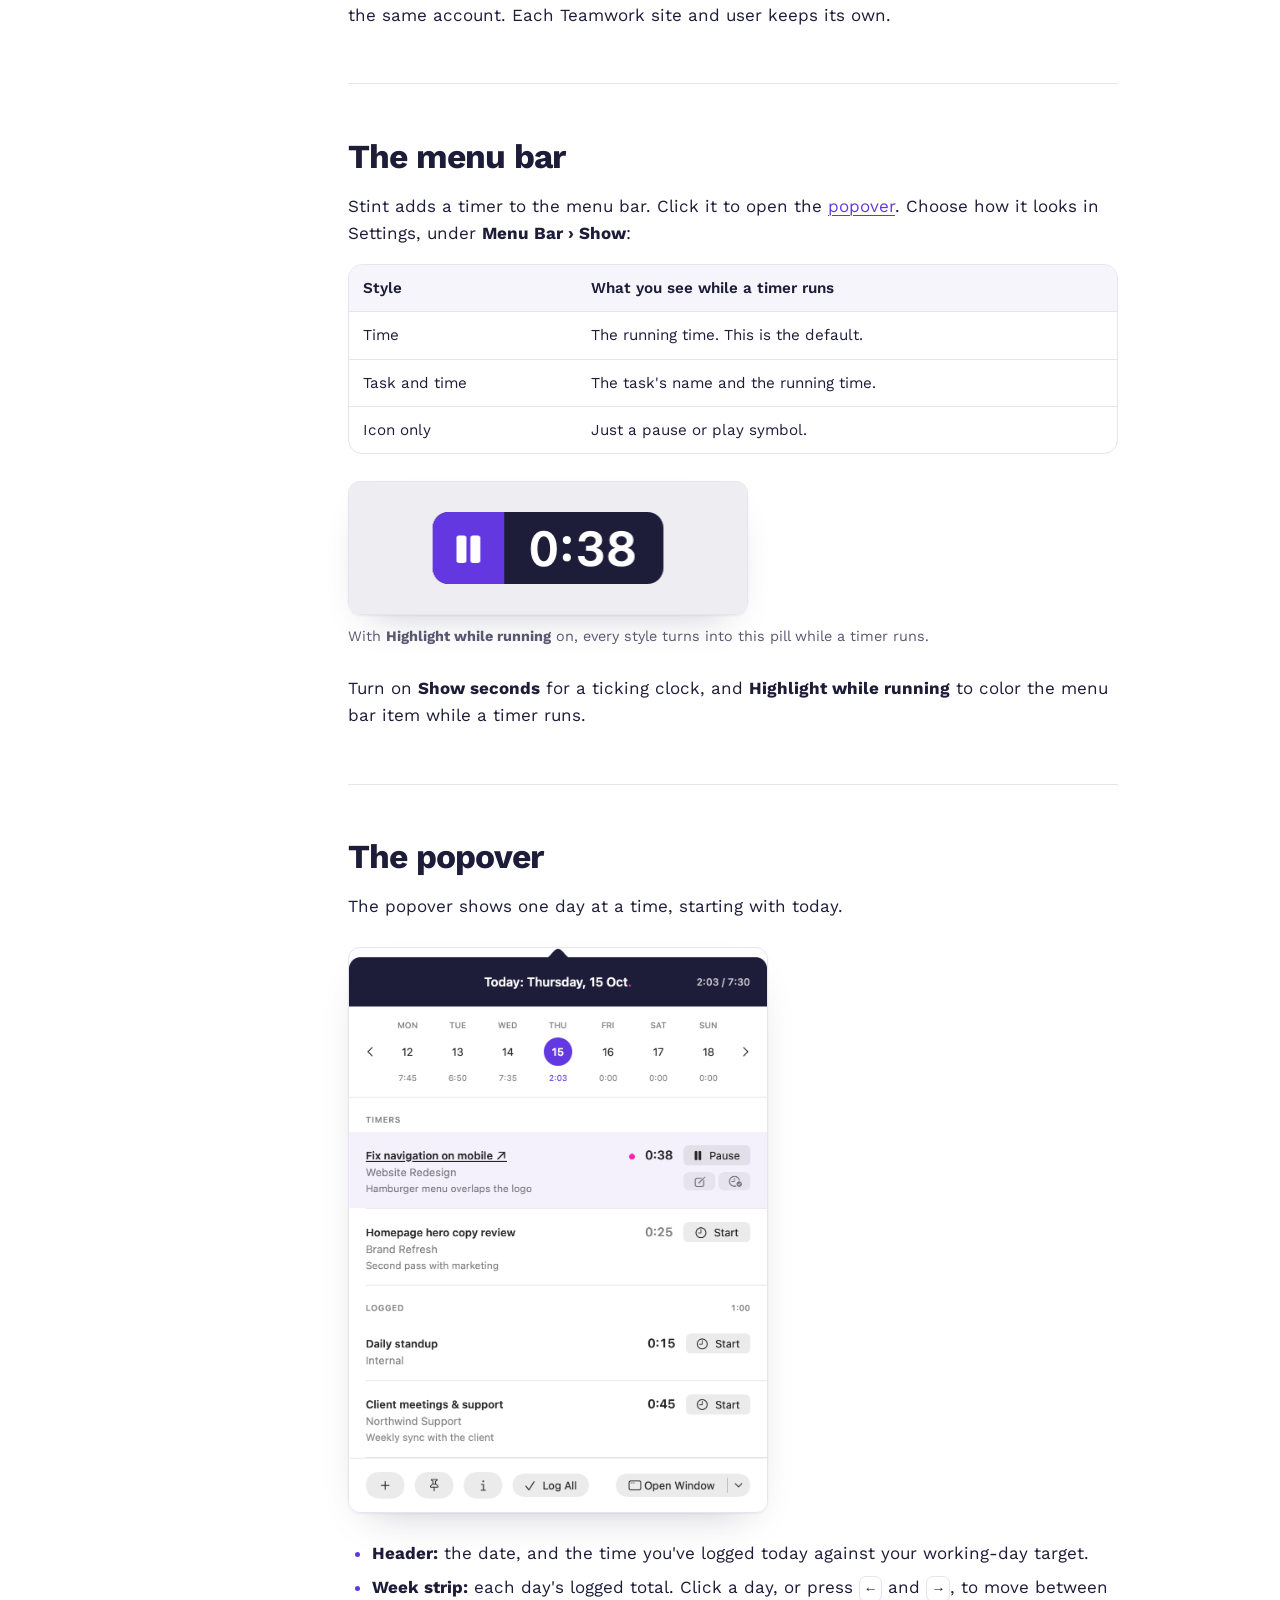
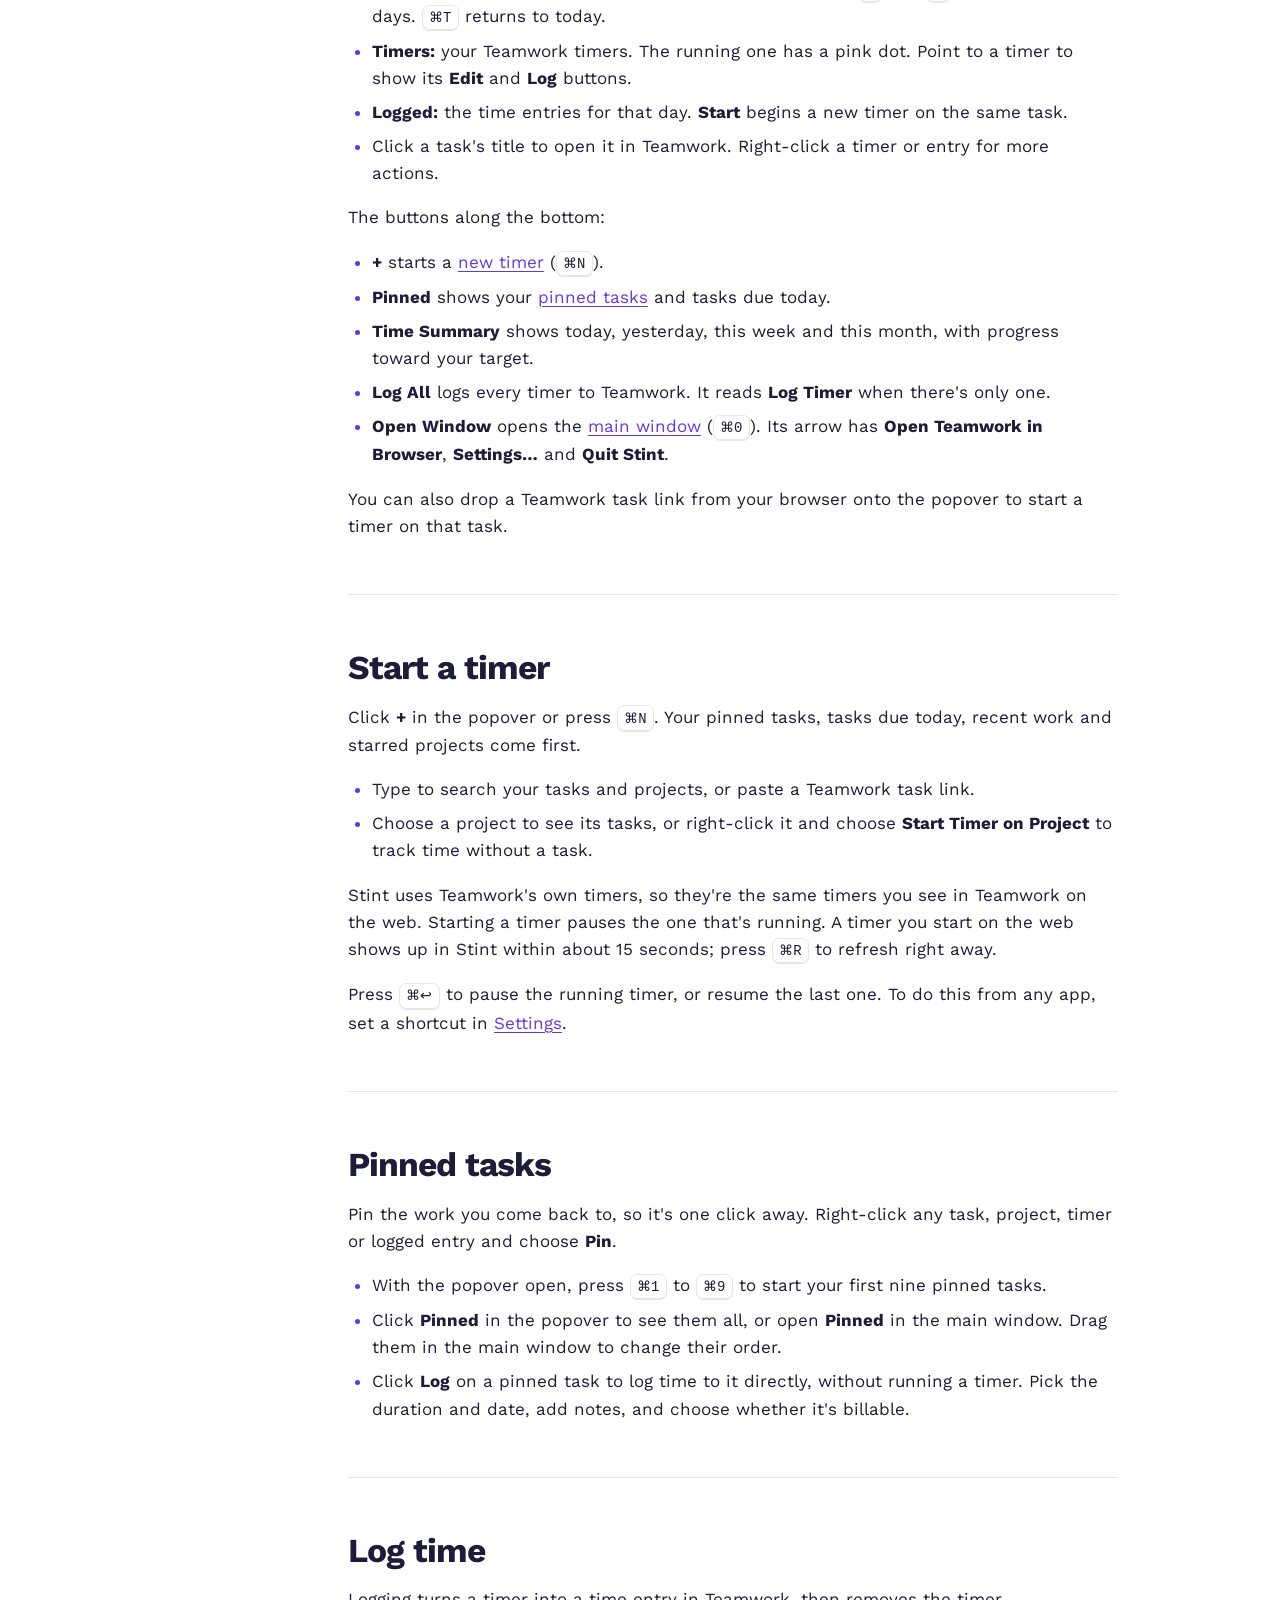
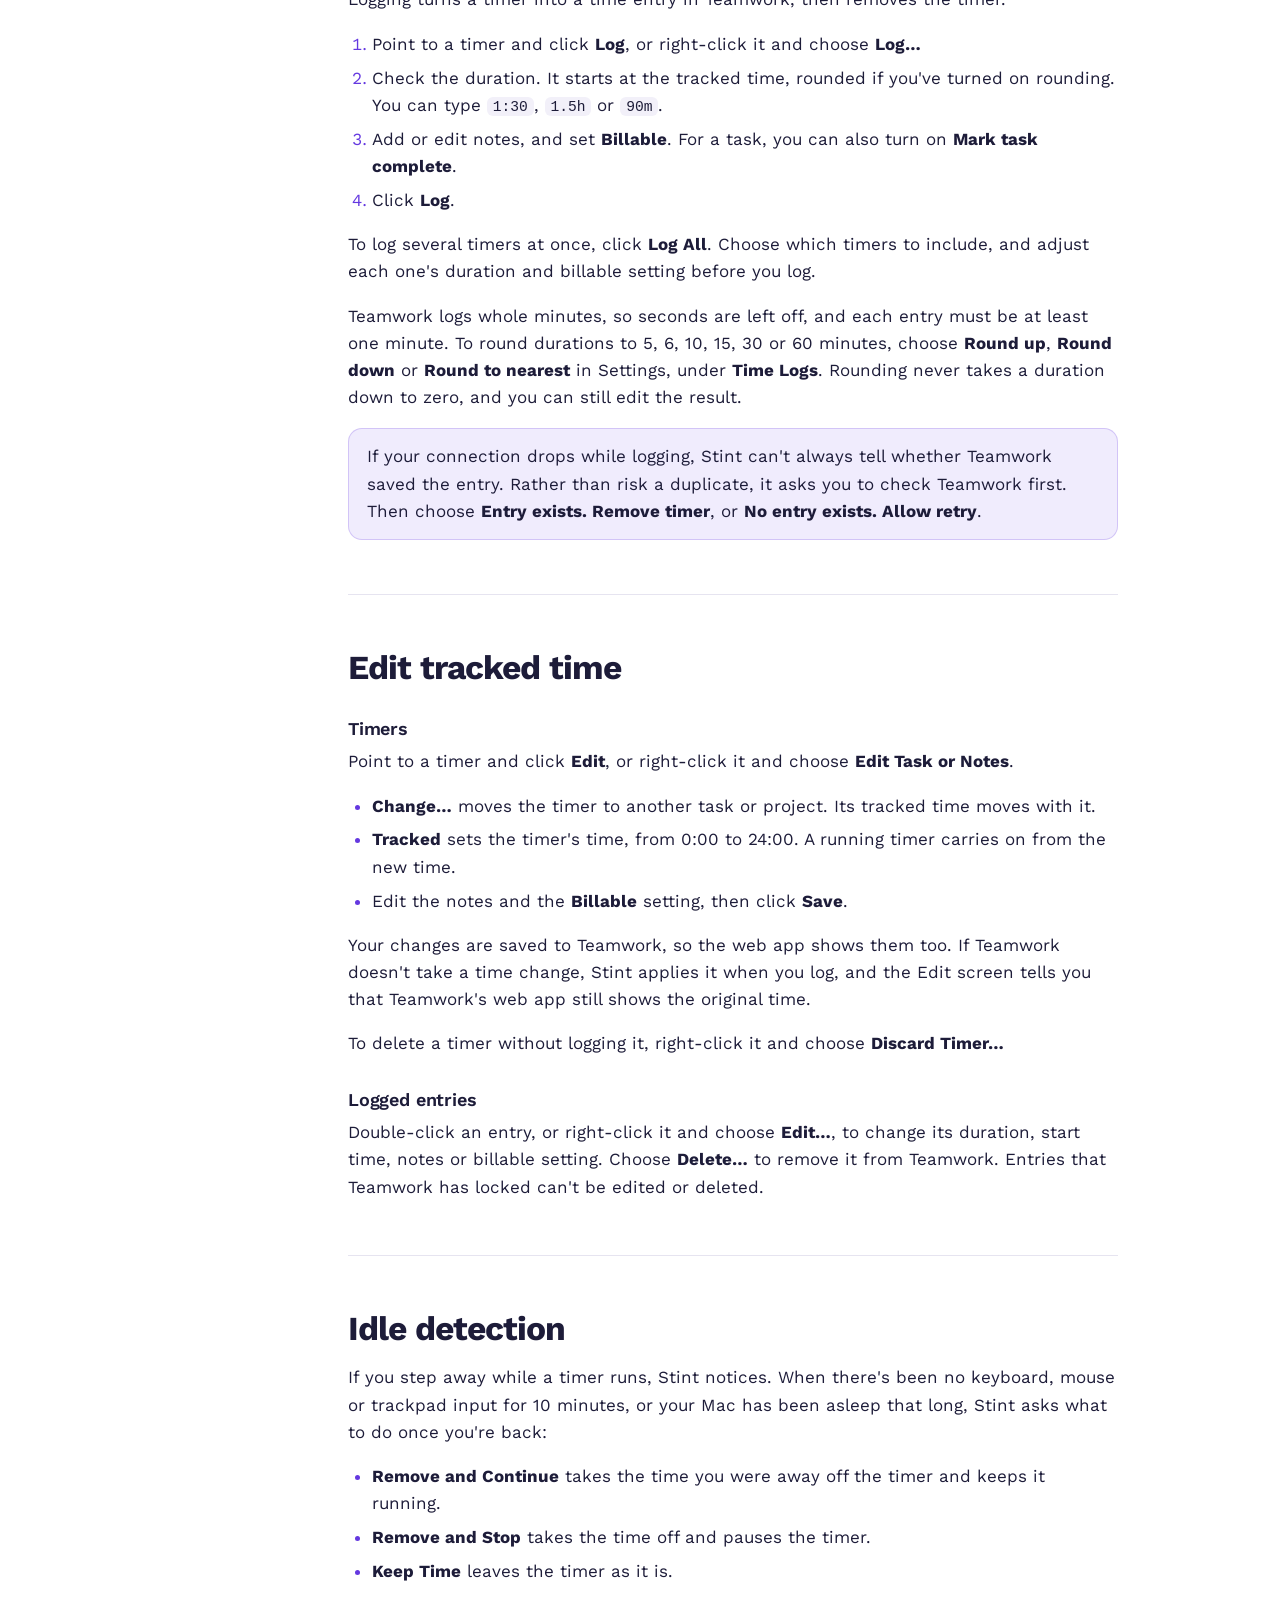
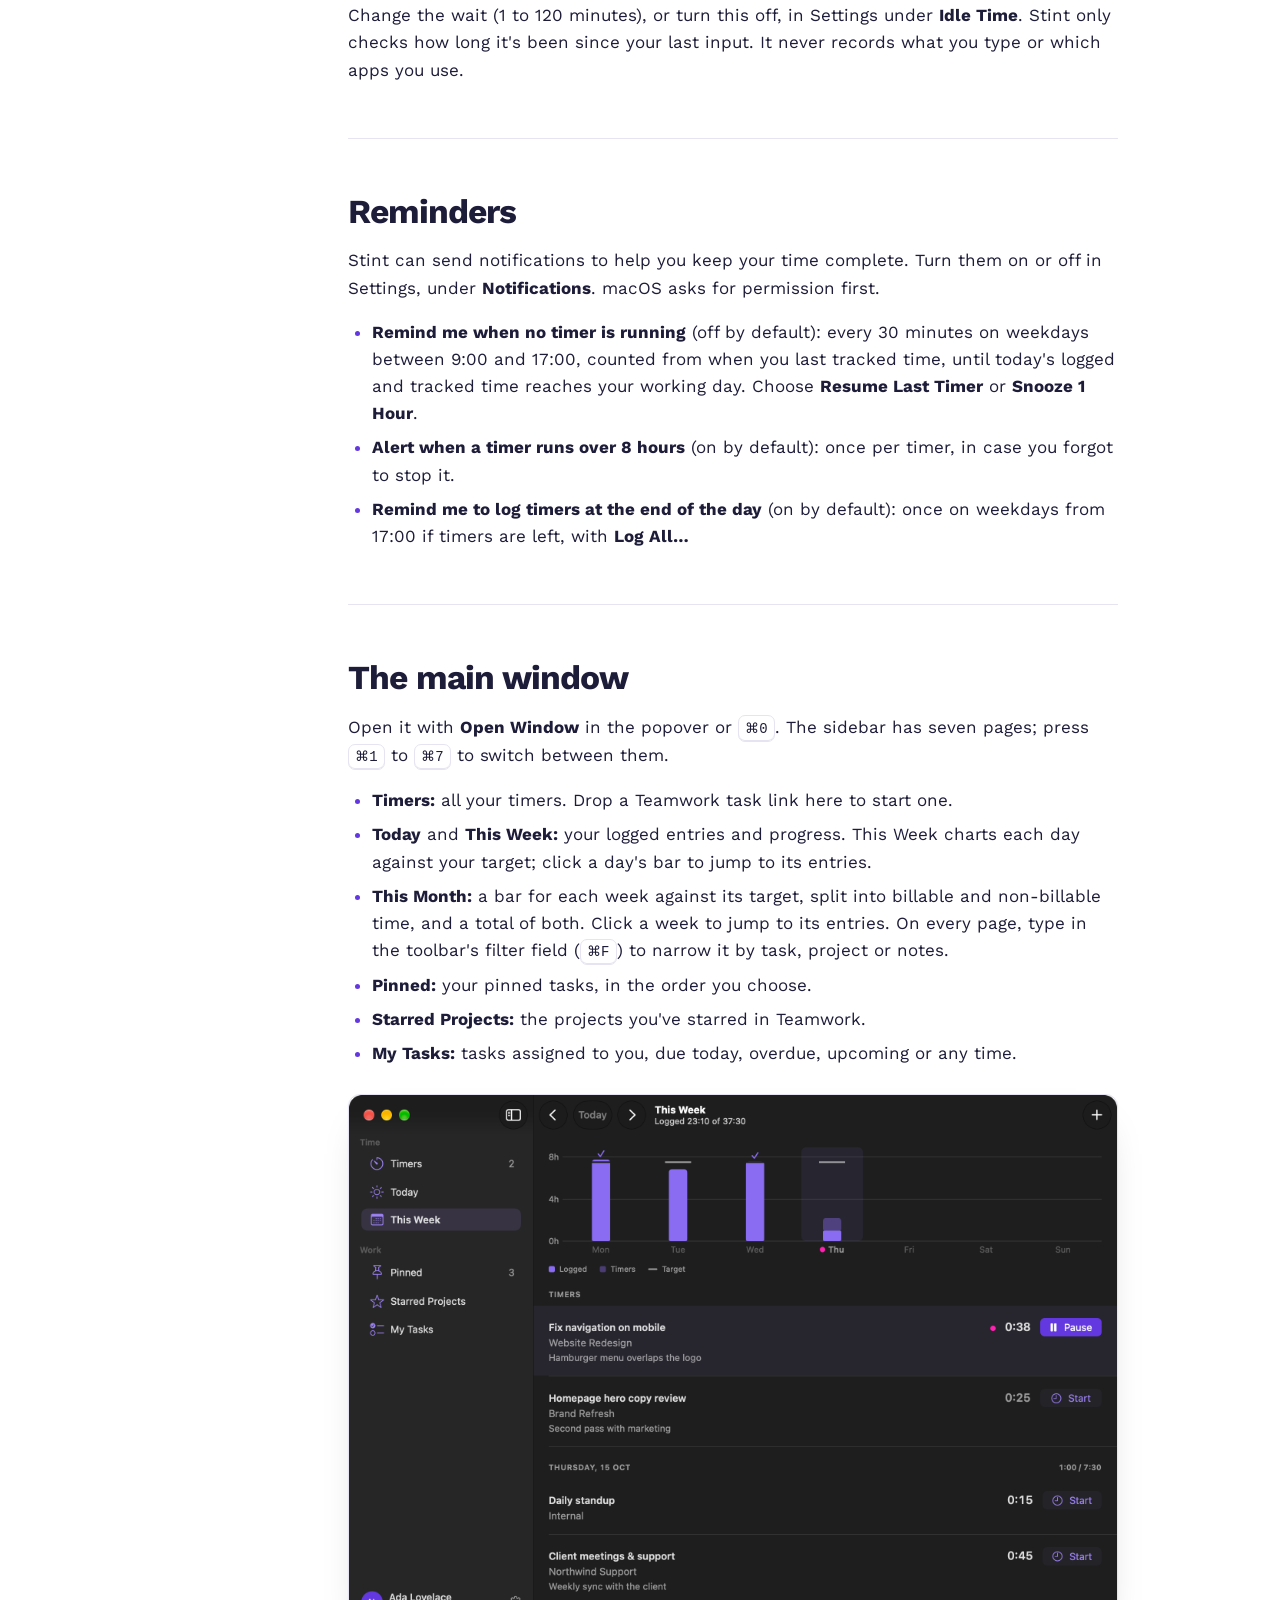
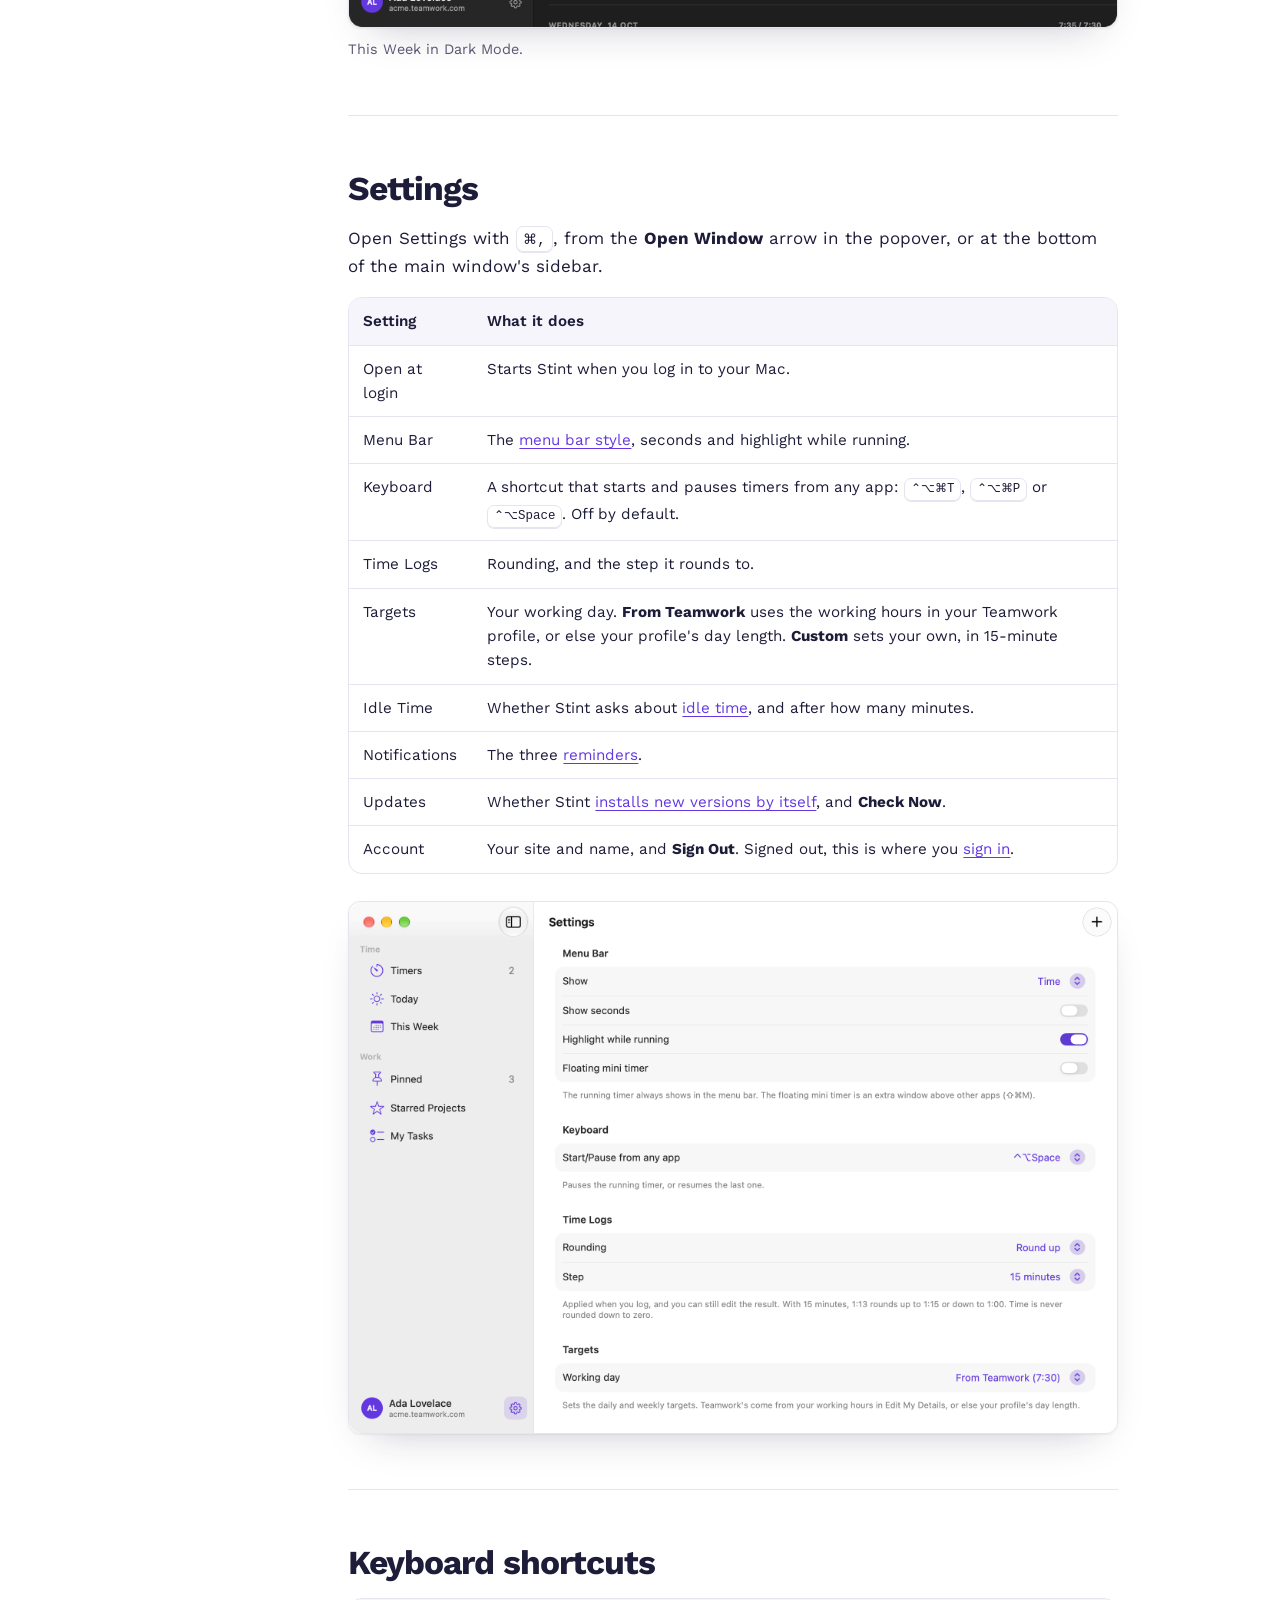
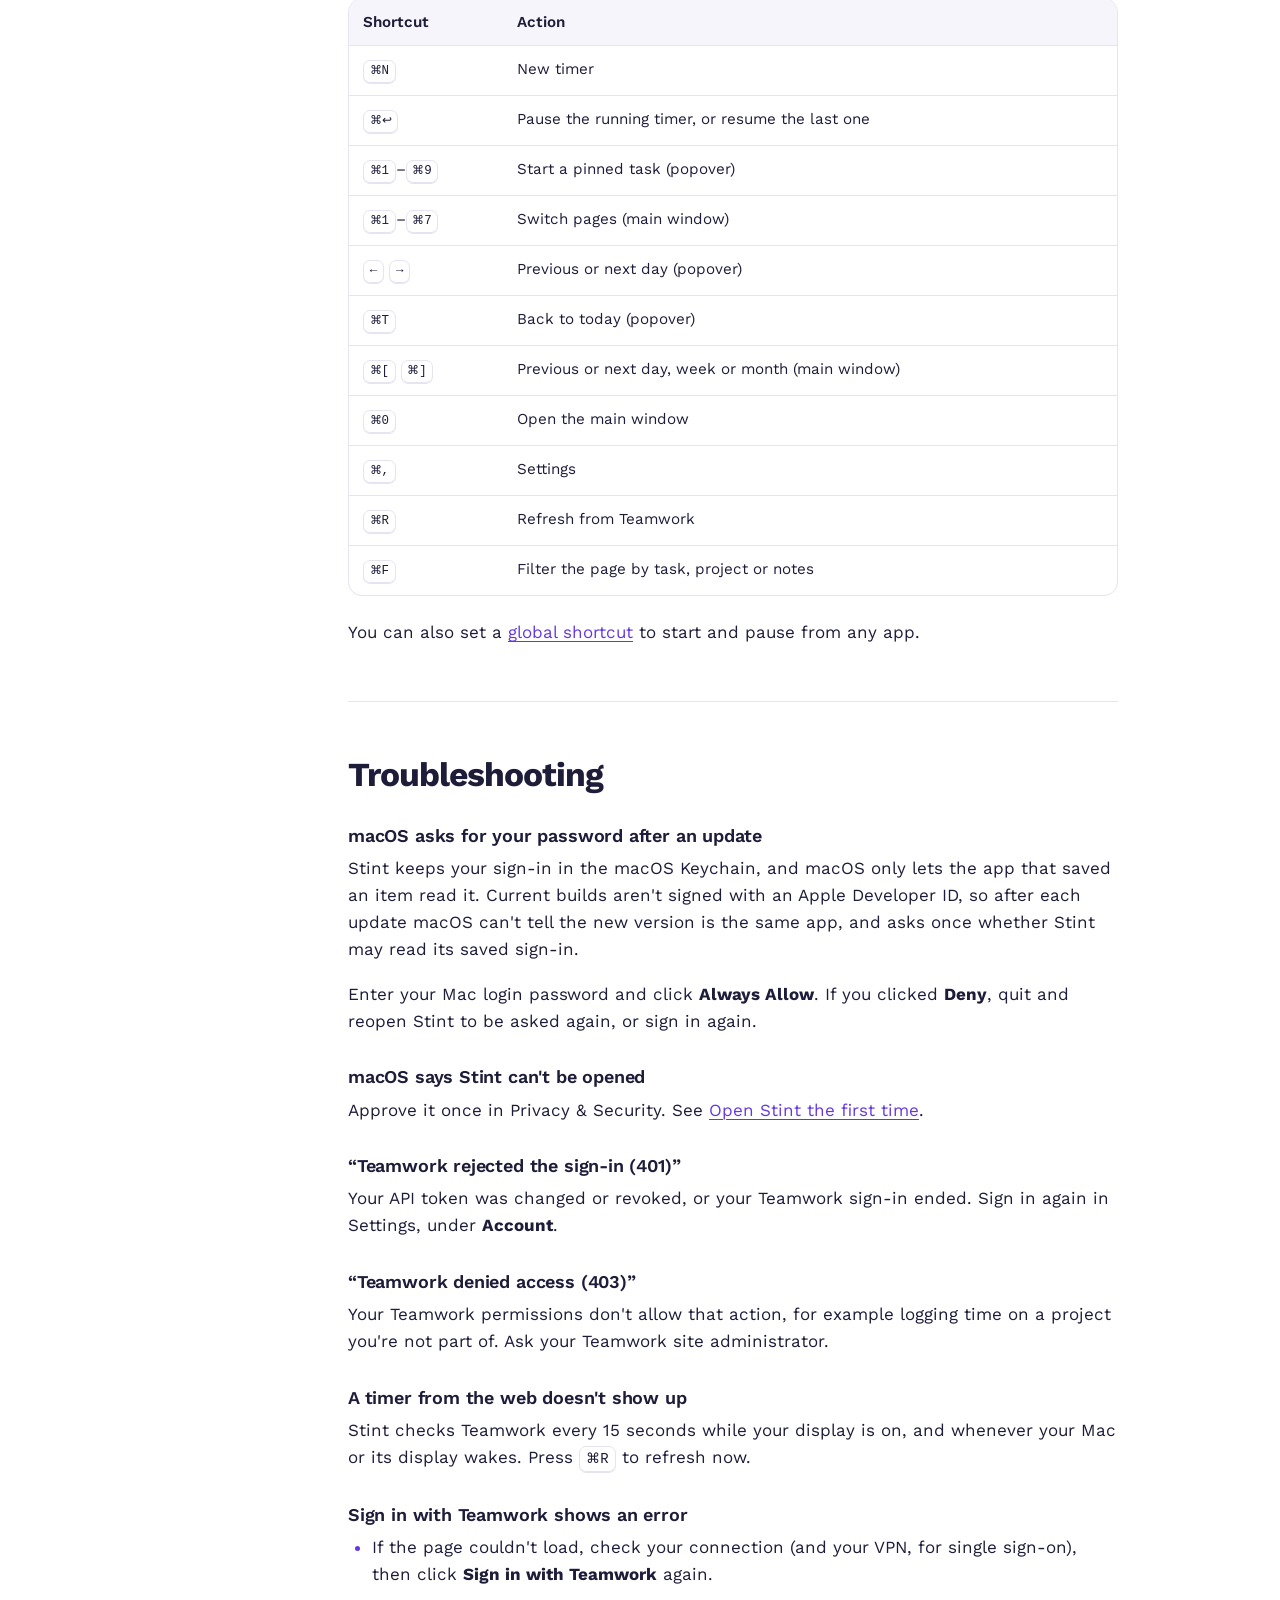
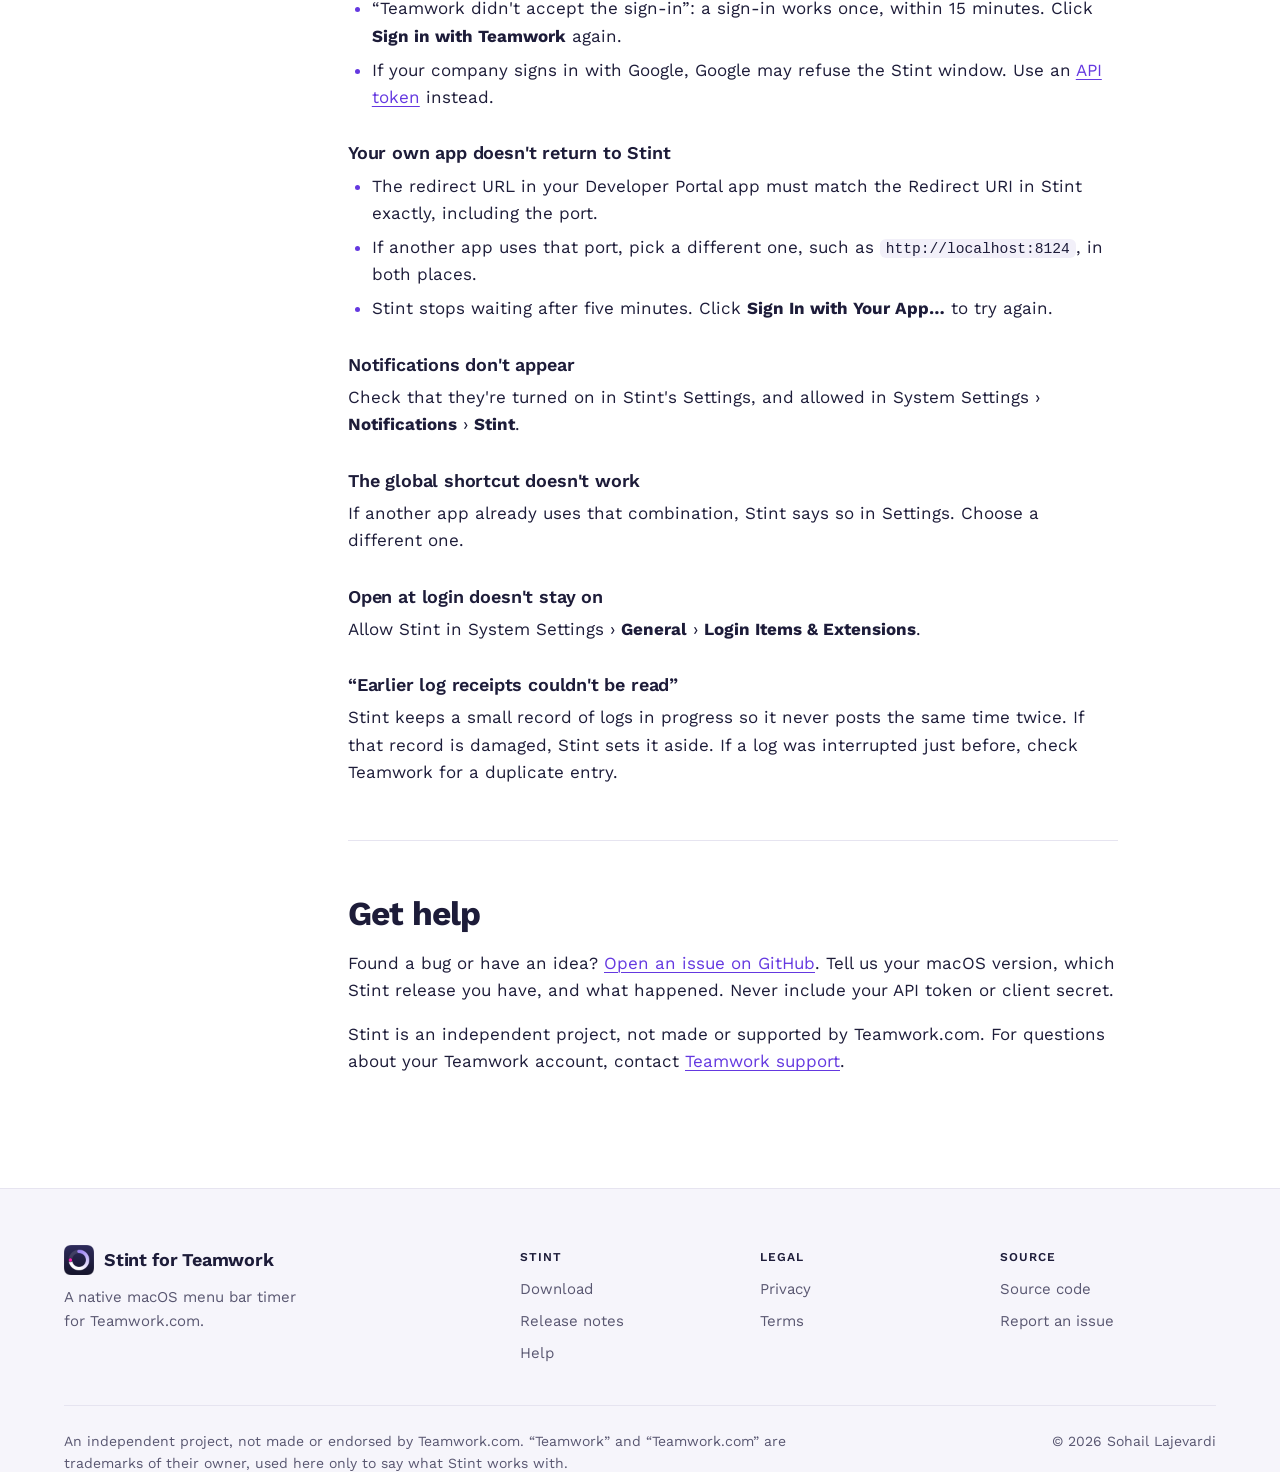
==== commit 30af147b: "Popover, calendar and tooltip grow out of their trigger; one Total row and a filter on every page Th" ====
--- a/docs/help/index.html
+++ b/docs/help/index.html
@@ -248,7 +248,7 @@
         <ul>
           <li><strong>Timers:</strong> all your timers. Drop a Teamwork task link here to start one.</li>
           <li><strong>Today</strong> and <strong>This Week:</strong> your logged entries and progress. This Week charts each day against your target; click a day's bar to jump to its entries.</li>
-          <li><strong>This Month:</strong> a bar for each week against its target, split into billable and non-billable time, and a total of both. Click a week to jump to its entries. On This Week and This Month, type in the toolbar's filter field (<kbd>⌘F</kbd>) to find entries by task, project or notes.</li>
+          <li><strong>This Month:</strong> a bar for each week against its target, split into billable and non-billable time, and a total of both. Click a week to jump to its entries. On every page, type in the toolbar's filter field (<kbd>⌘F</kbd>) to narrow it by task, project or notes.</li>
           <li><strong>Pinned:</strong> your pinned tasks, in the order you choose.</li>
           <li><strong>Starred Projects:</strong> the projects you've starred in Teamwork.</li>
           <li><strong>My Tasks:</strong> tasks assigned to you, due today, overdue, upcoming or any time.</li>
@@ -299,7 +299,7 @@
               <tr><td><kbd>⌘0</kbd></td><td>Open the main window</td></tr>
               <tr><td><kbd>⌘,</kbd></td><td>Settings</td></tr>
               <tr><td><kbd>⌘R</kbd></td><td>Refresh from Teamwork</td></tr>
-              <tr><td><kbd>⌘F</kbd></td><td>Filter entries (This Week, This Month)</td></tr>
+              <tr><td><kbd>⌘F</kbd></td><td>Filter the page by task, project or notes</td></tr>
             </tbody>
           </table>
         </div>
@@ -323,7 +323,7 @@
         <p>Your Teamwork permissions don't allow that action, for example logging time on a project you're not part of. Ask your Teamwork site administrator.</p>
 
         <h3>A timer from the web doesn't show up</h3>
-        <p>Stint checks Teamwork every 15 seconds, and whenever your Mac wakes. Press <kbd>⌘R</kbd> to refresh now.</p>
+        <p>Stint checks Teamwork every 15 seconds while your display is on, and whenever your Mac or its display wakes. Press <kbd>⌘R</kbd> to refresh now.</p>
 
         <h3>Sign in with Teamwork shows an error</h3>
         <ul>
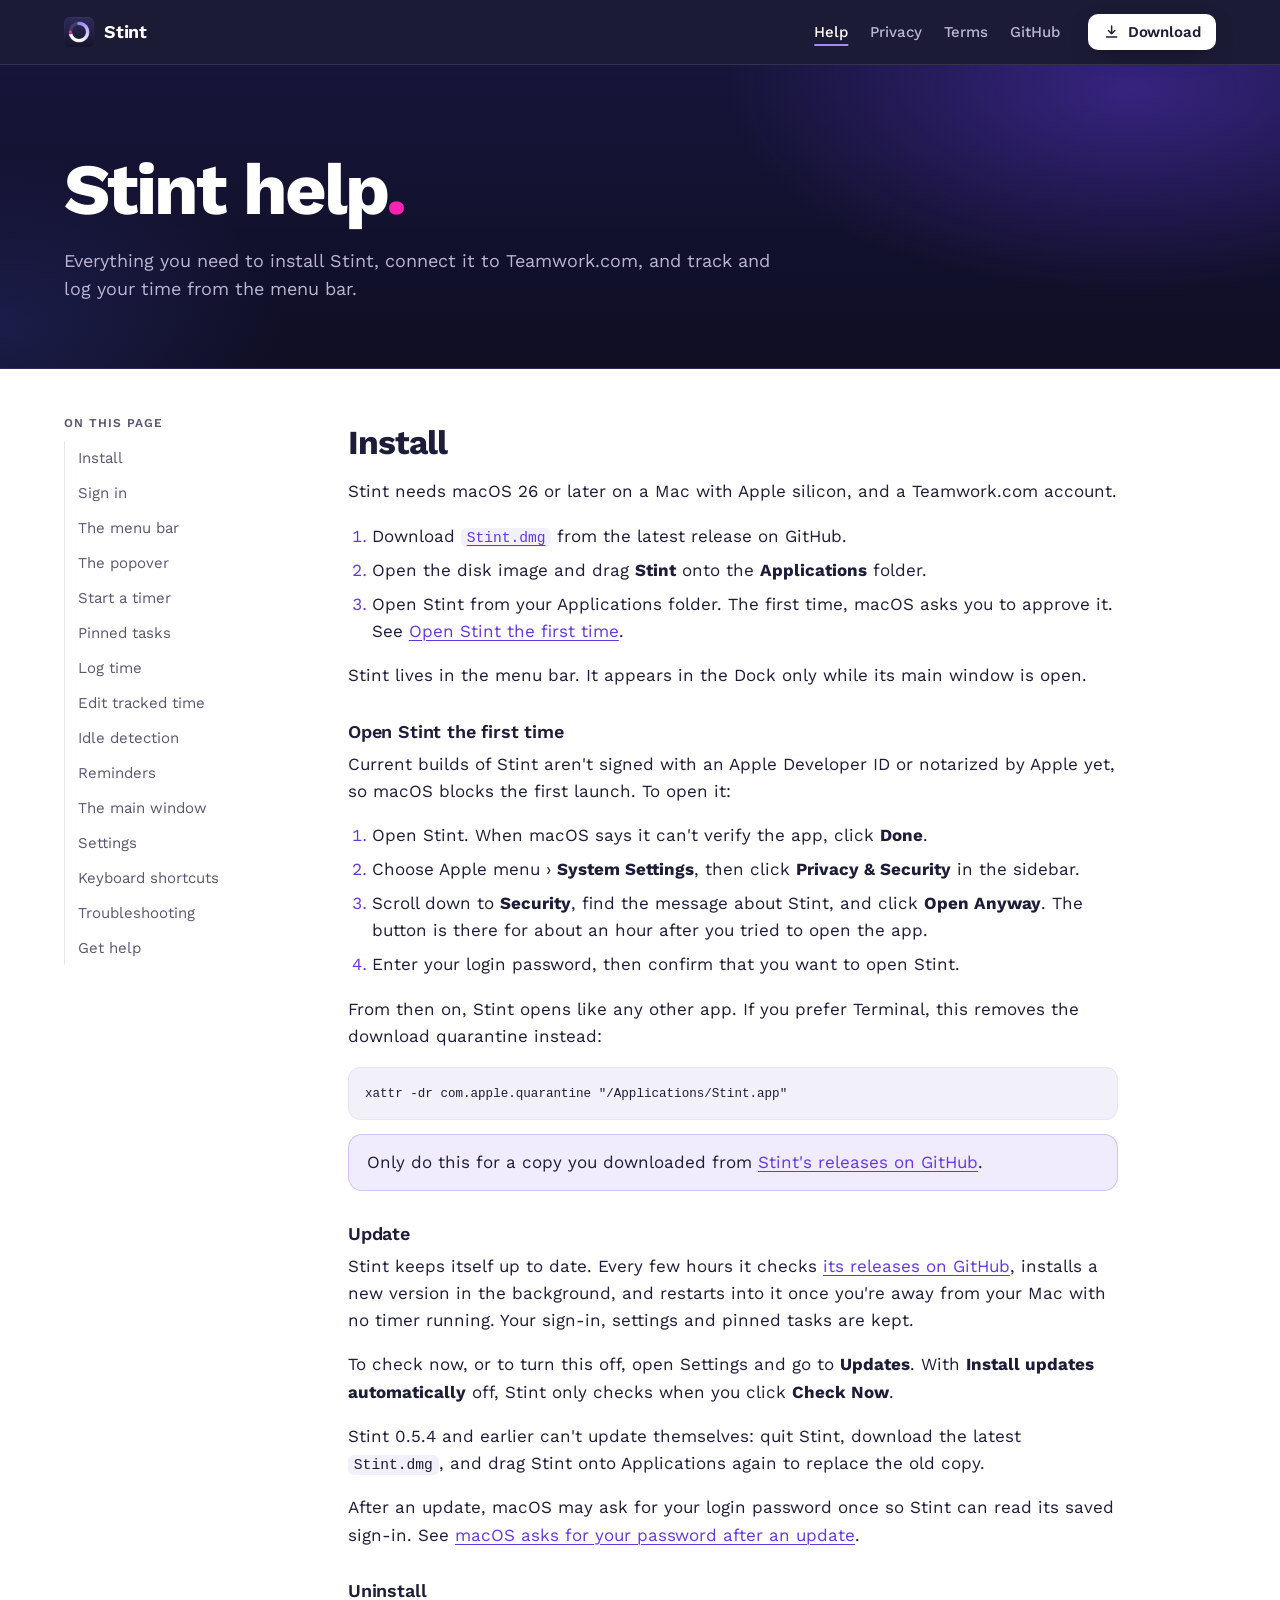
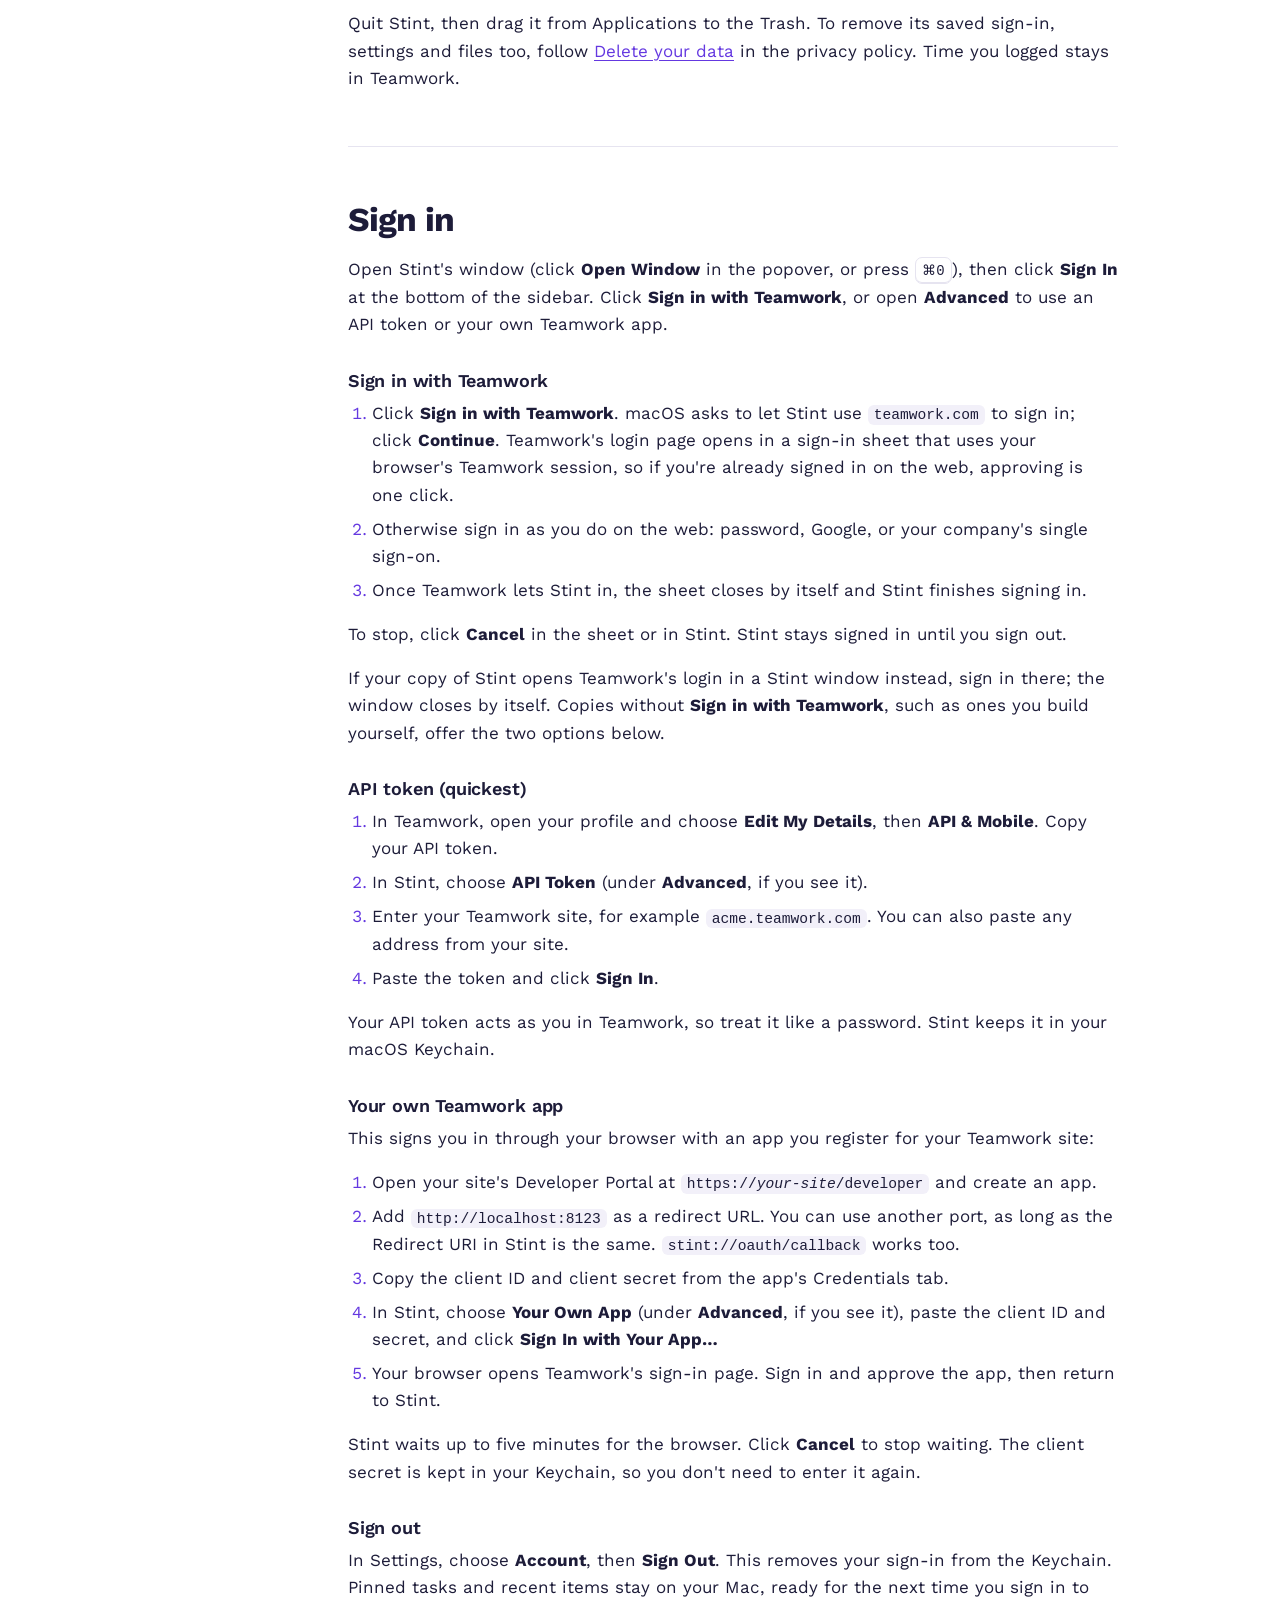
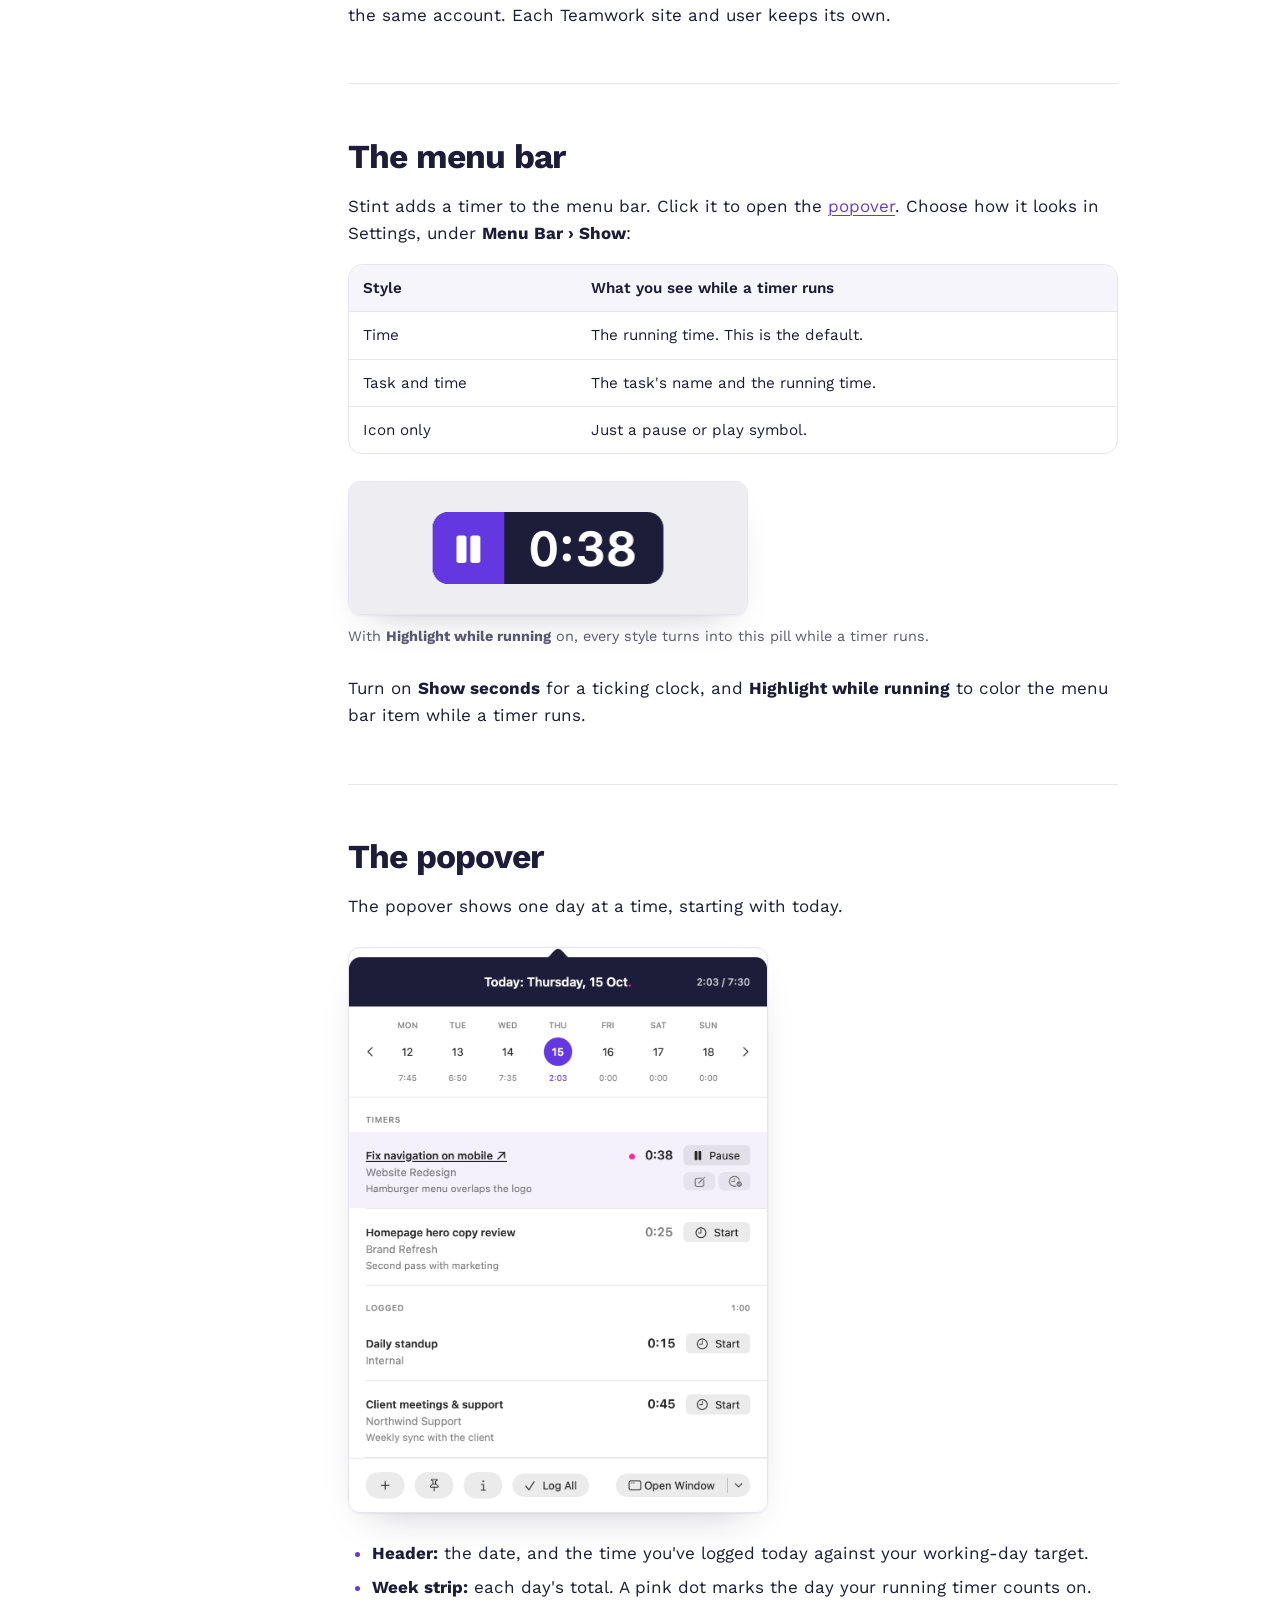
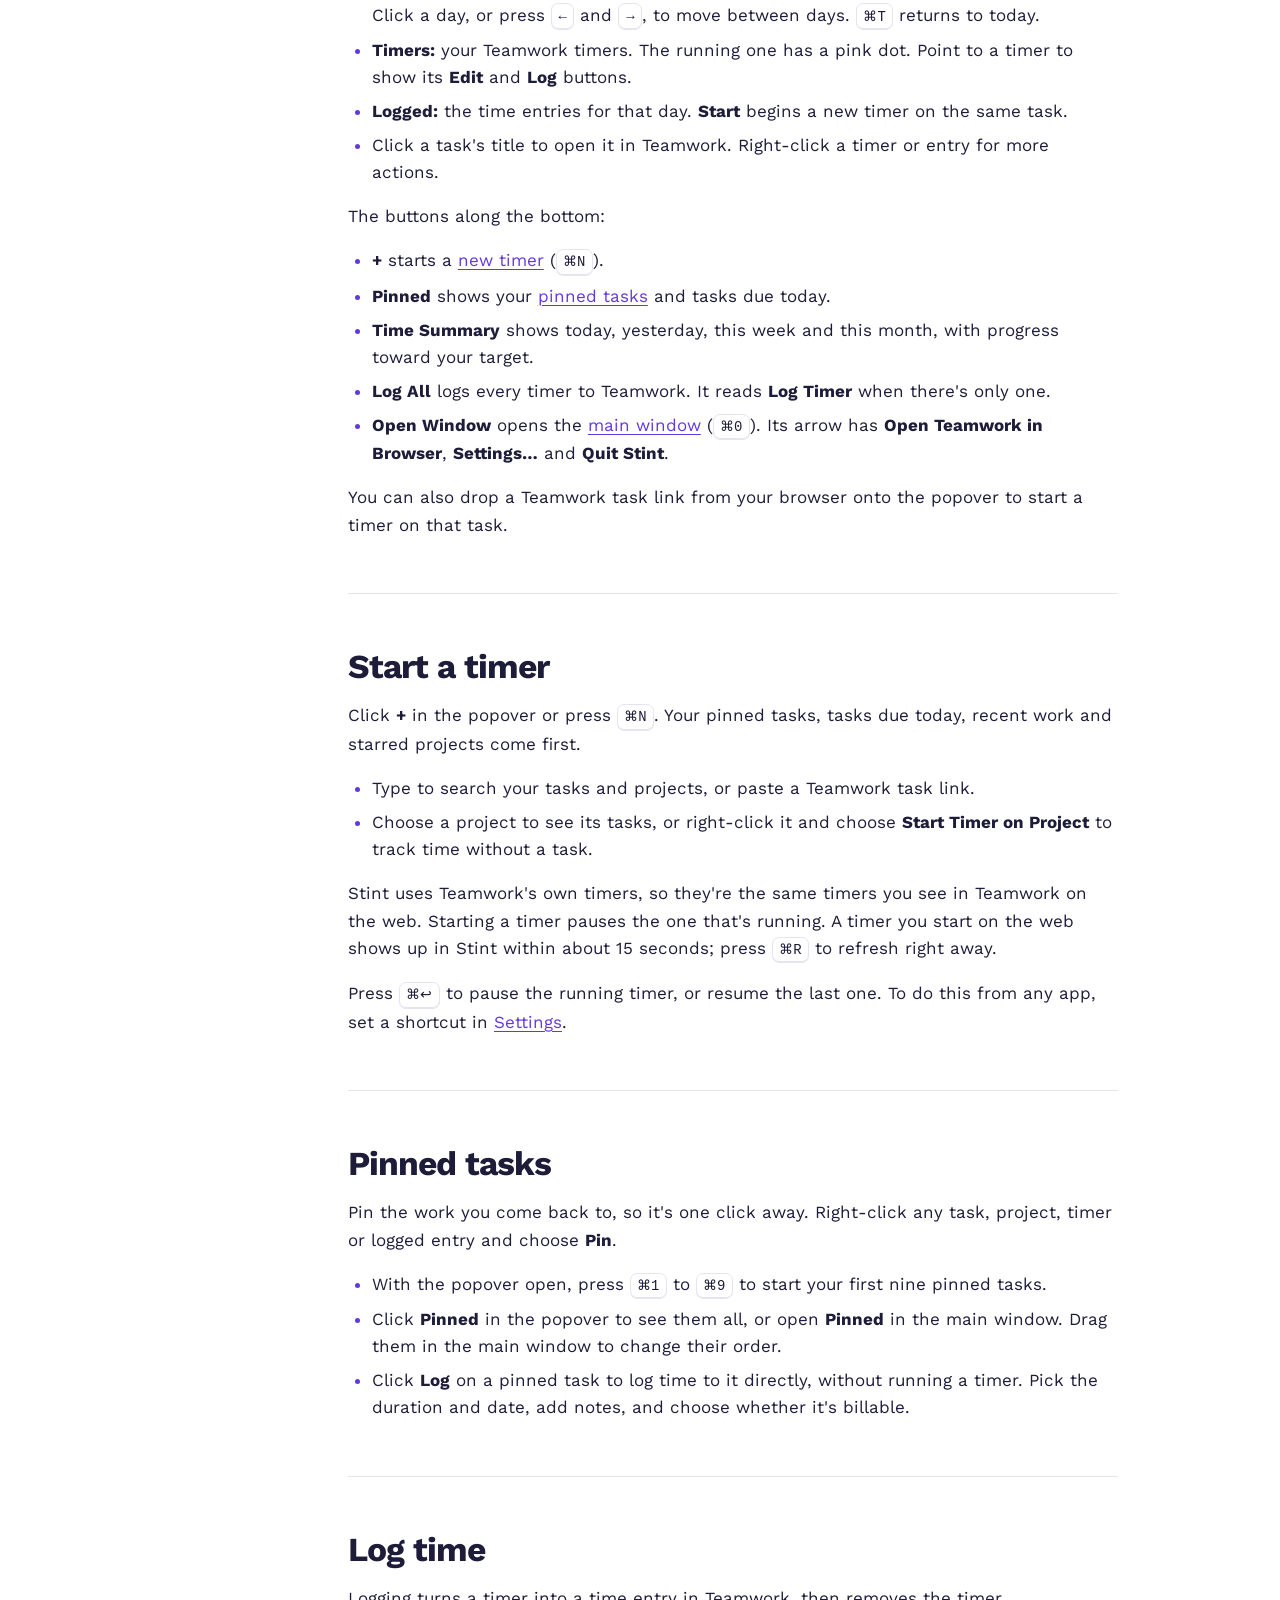
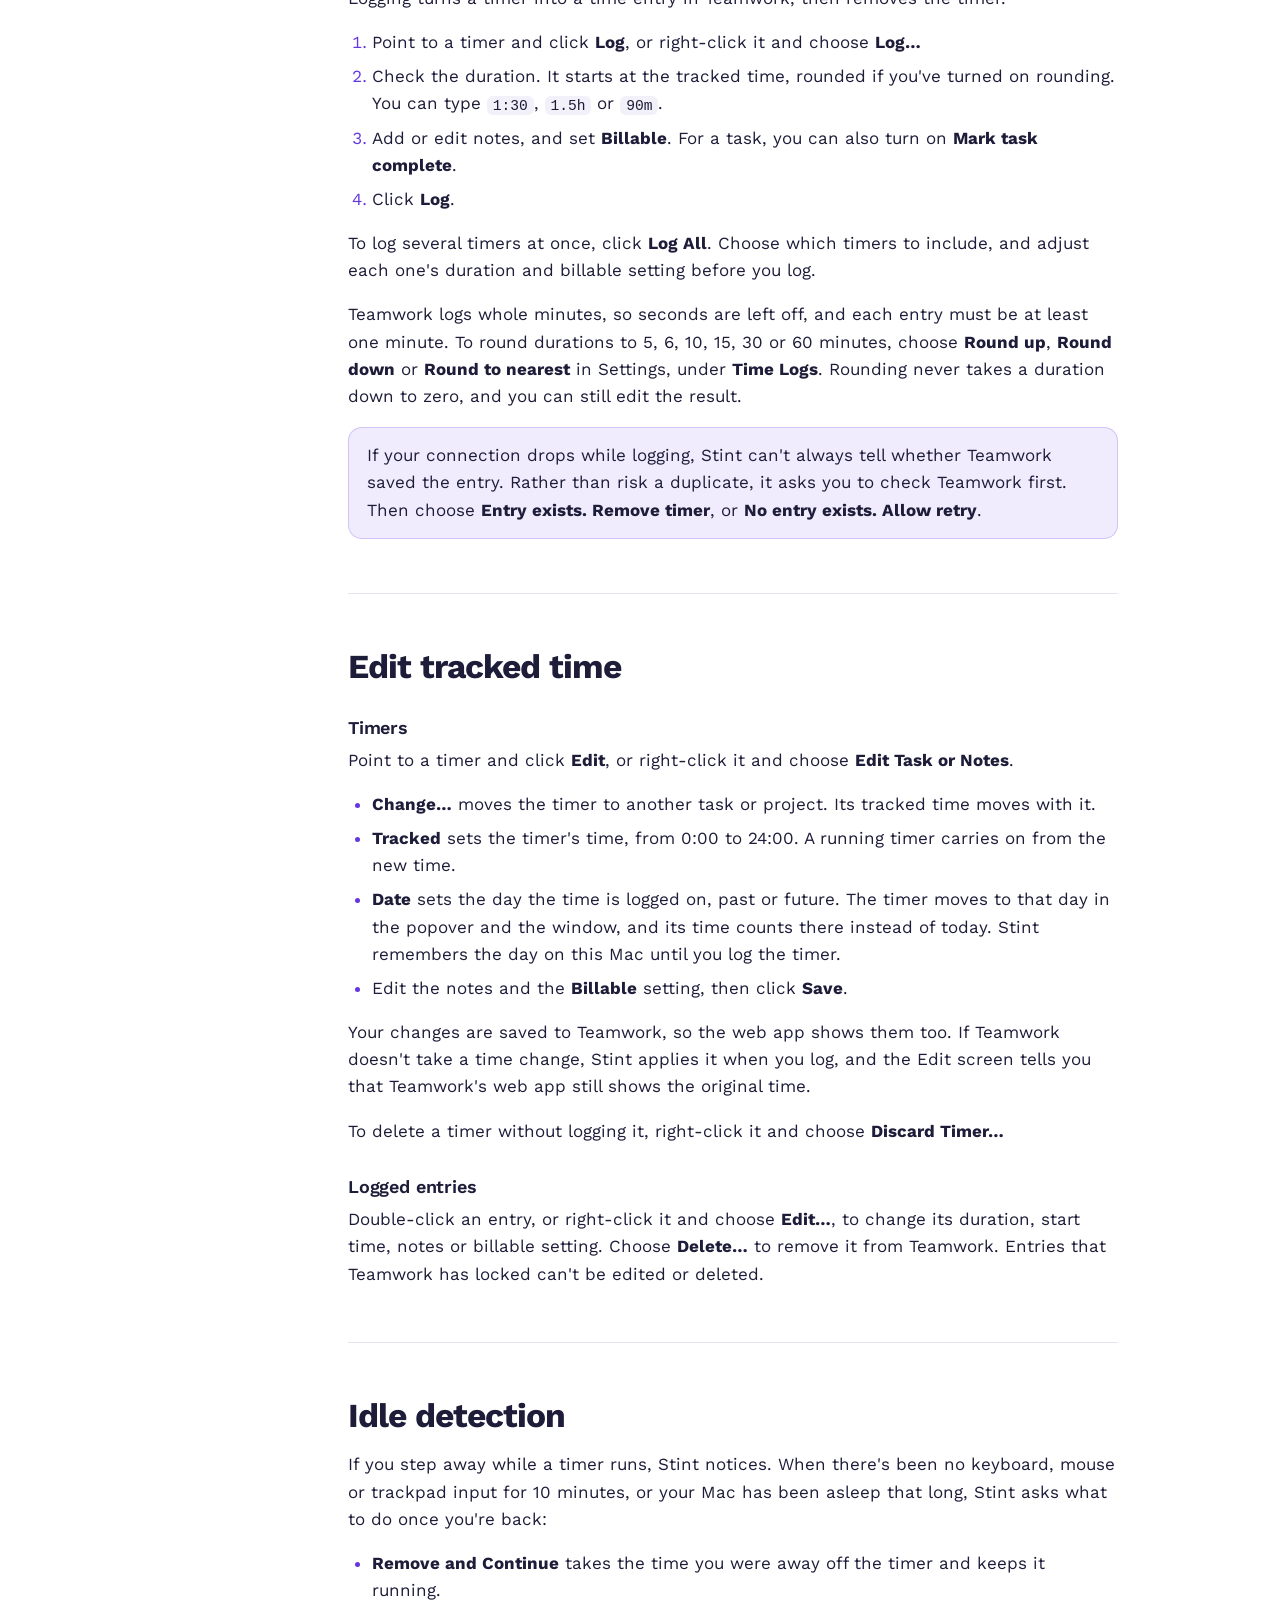
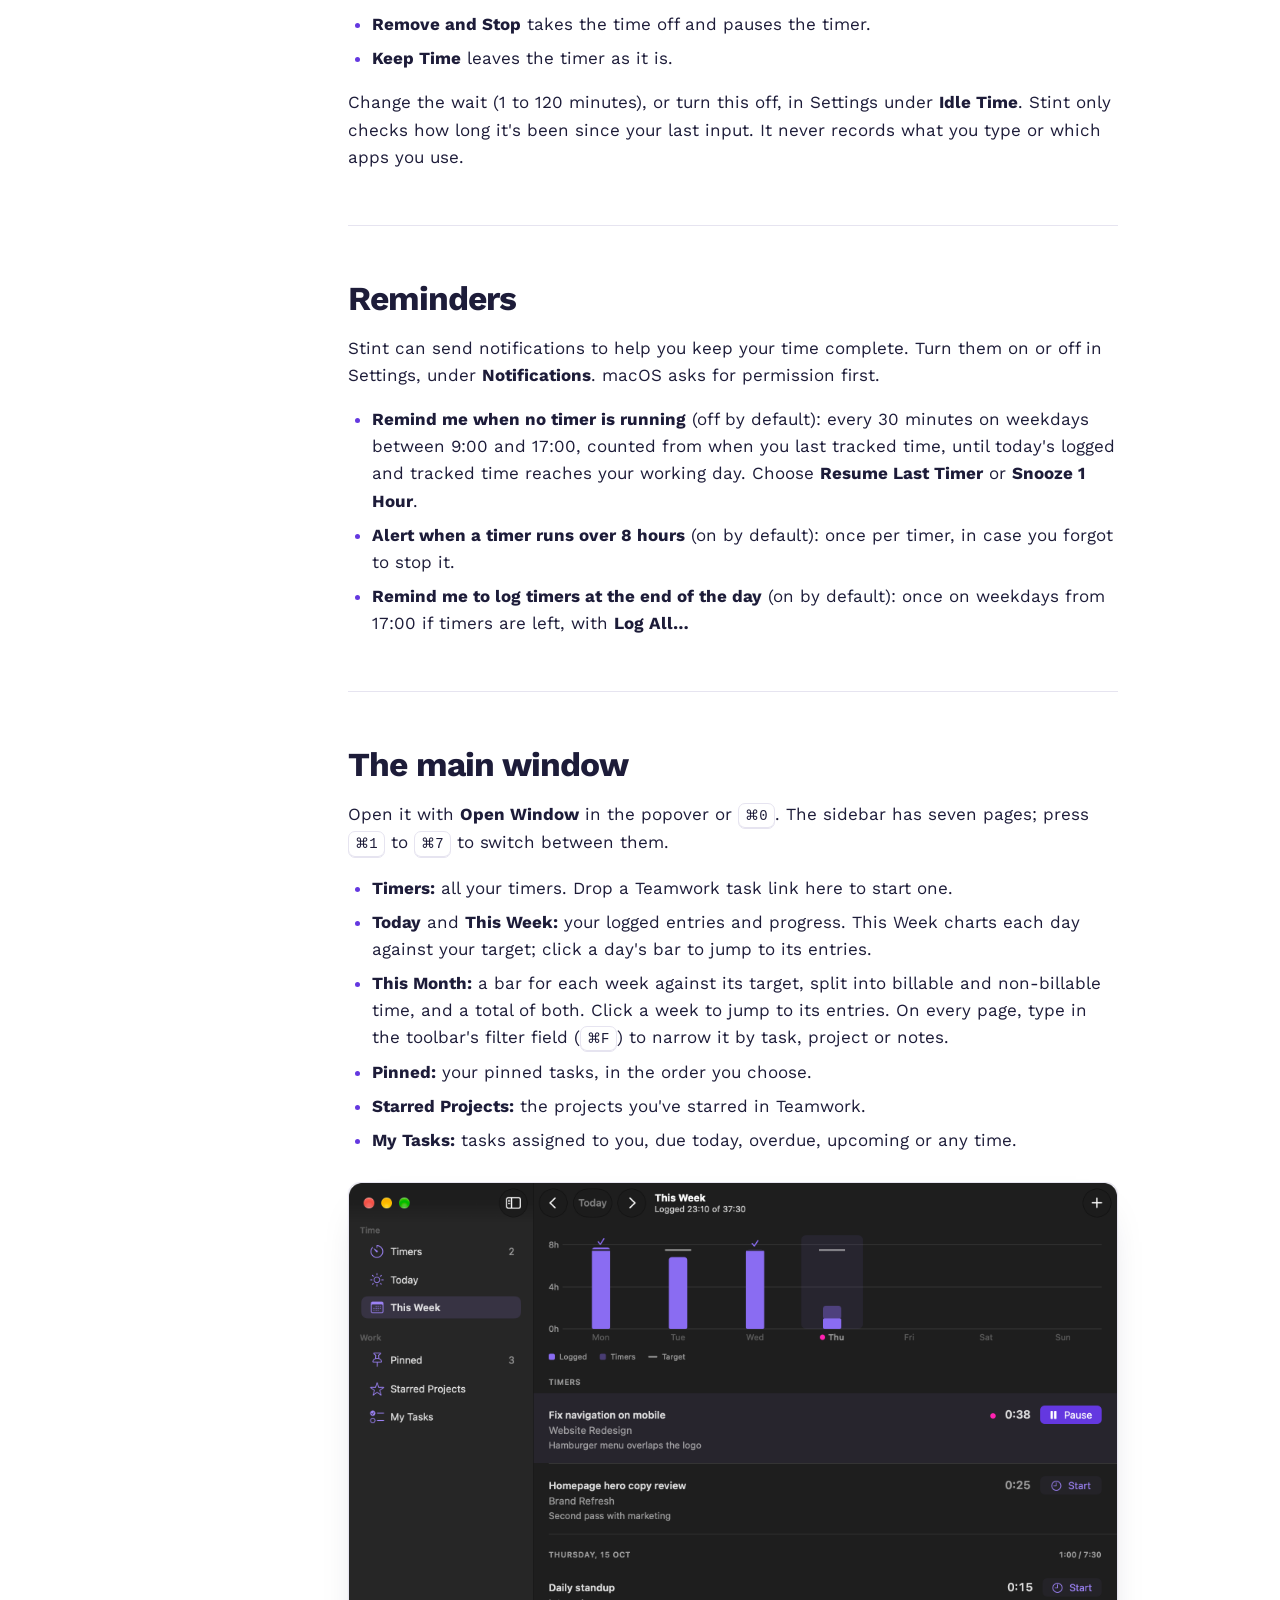
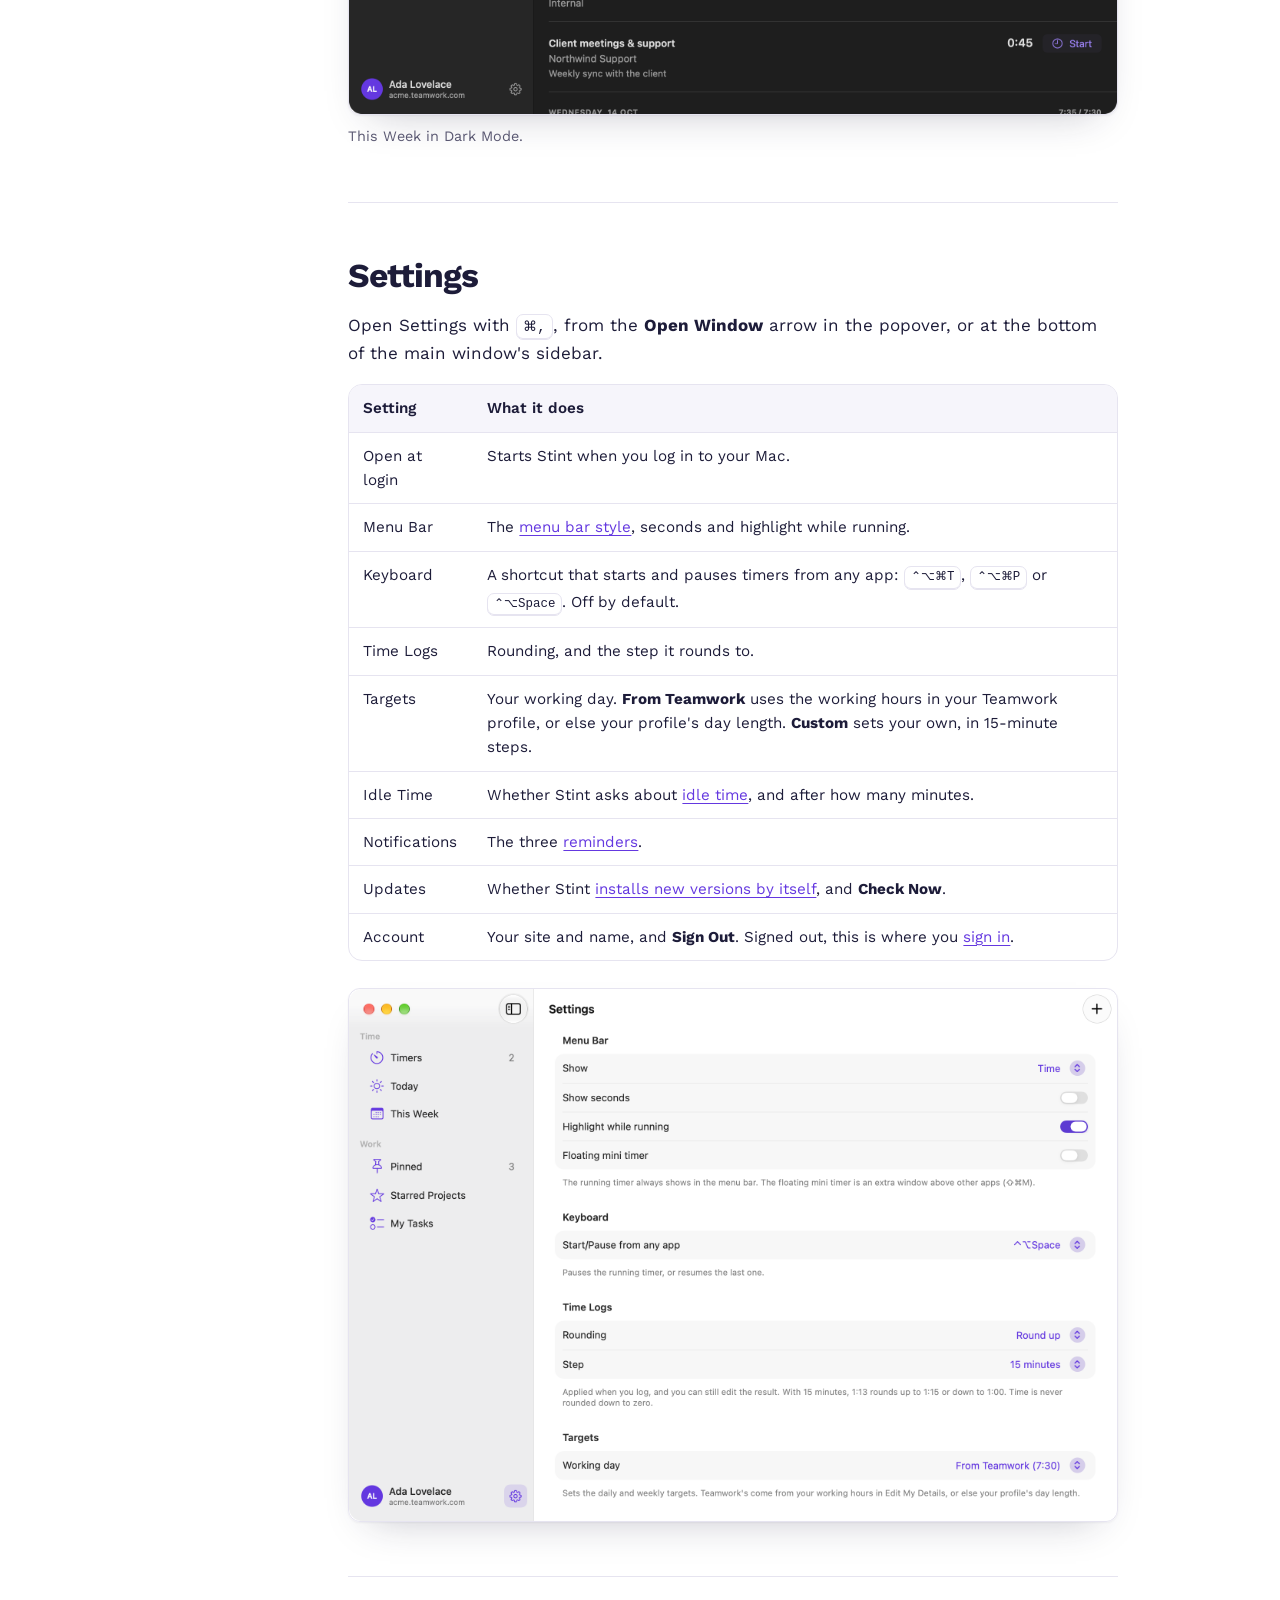
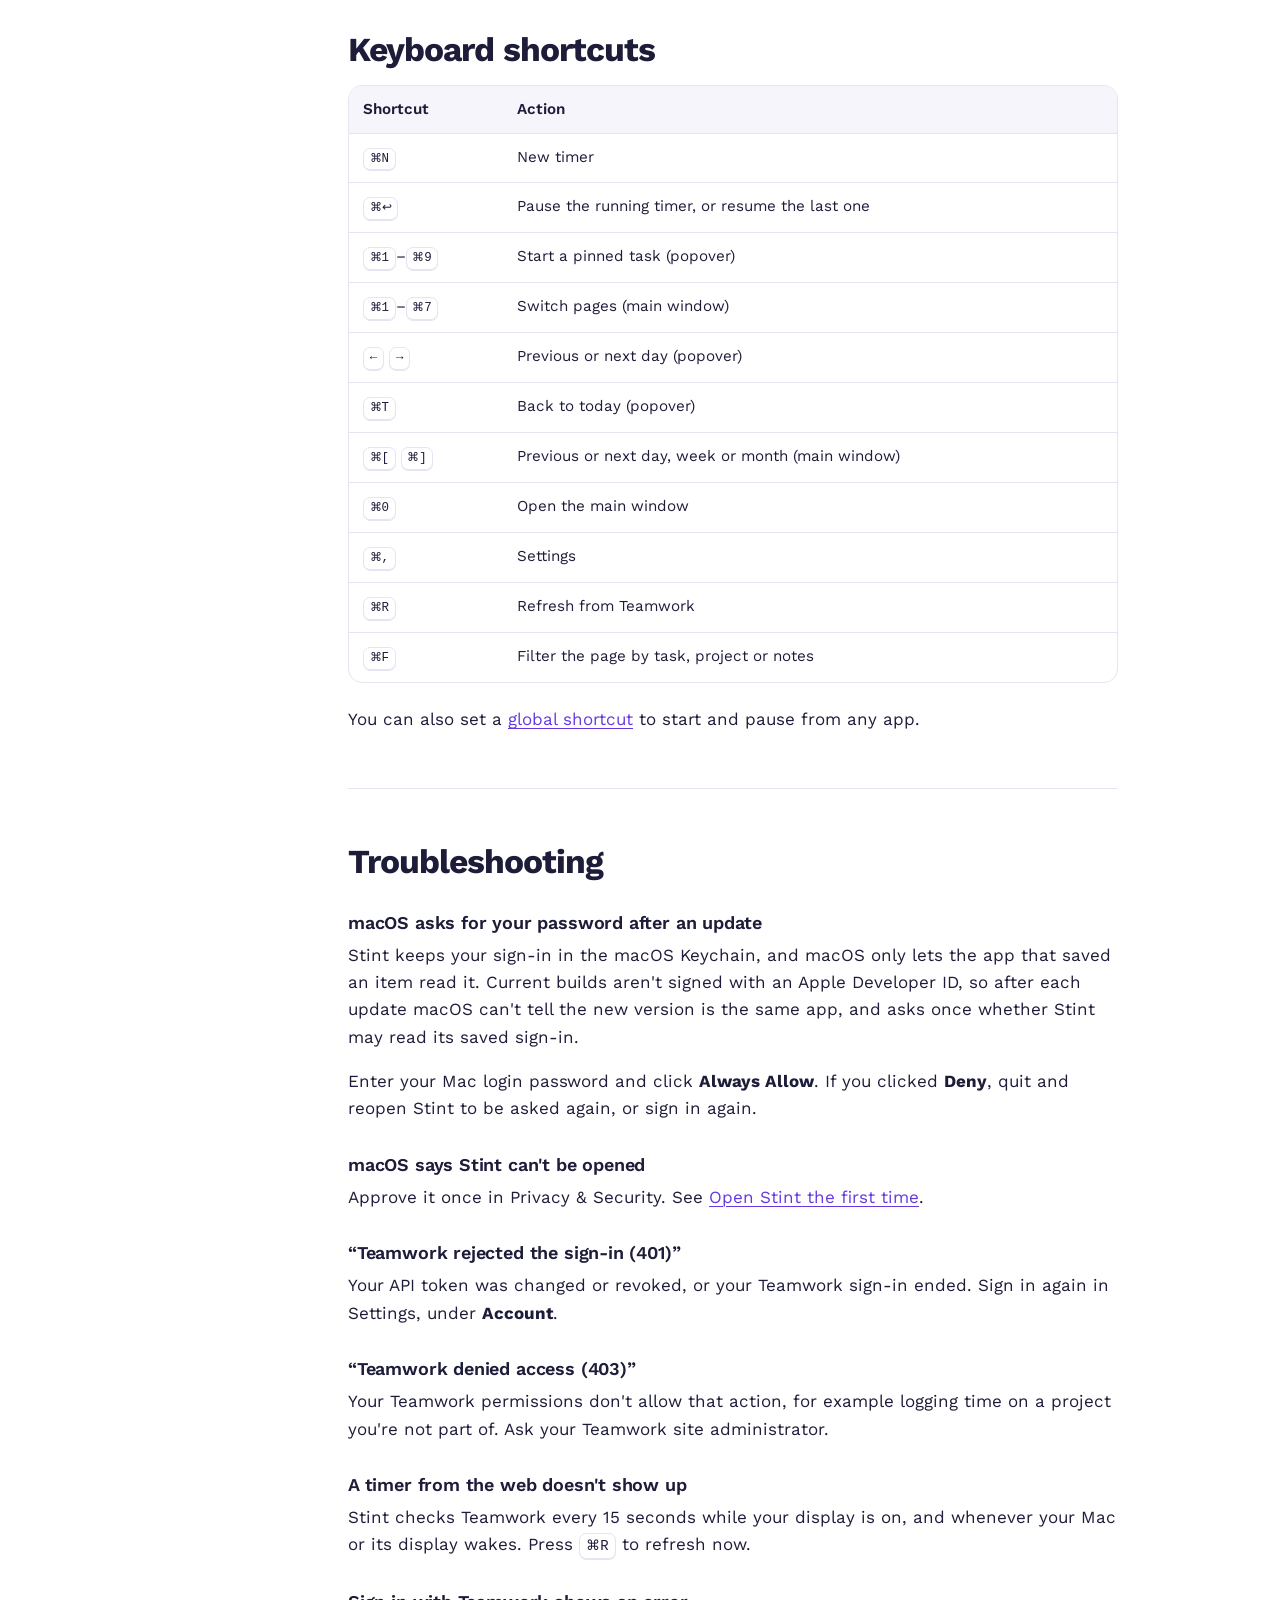
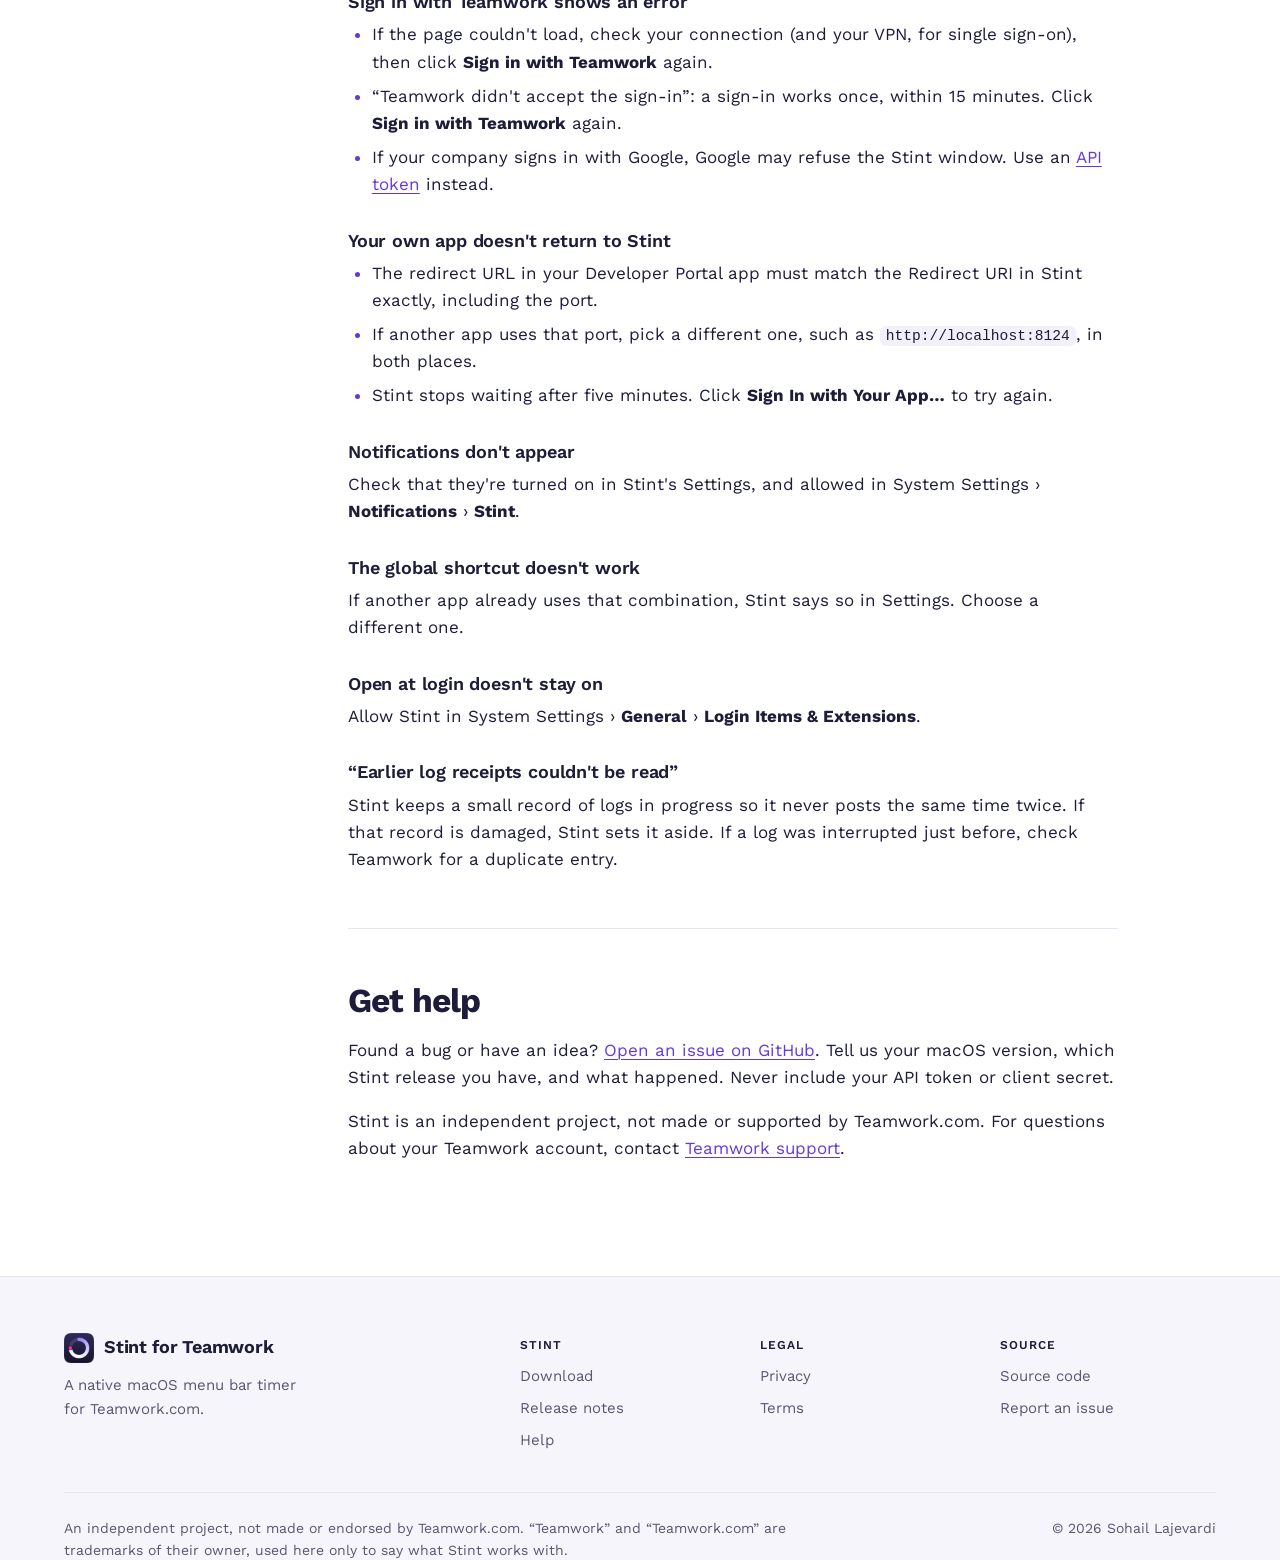
==== commit 34d852cf: "Log and edit on any day, future ones too; a timer follows the day set in Edit Timer Log Time no long" ====
--- a/docs/help/index.html
+++ b/docs/help/index.html
@@ -155,7 +155,7 @@
         </figure>
         <ul>
           <li><strong>Header:</strong> the date, and the time you've logged today against your working-day target.</li>
-          <li><strong>Week strip:</strong> each day's logged total. Click a day, or press <kbd>←</kbd> and <kbd>→</kbd>, to move between days. <kbd>⌘T</kbd> returns to today.</li>
+          <li><strong>Week strip:</strong> each day's total. A pink dot marks the day your running timer counts on. Click a day, or press <kbd>←</kbd> and <kbd>→</kbd>, to move between days. <kbd>⌘T</kbd> returns to today.</li>
           <li><strong>Timers:</strong> your Teamwork timers. The running one has a pink dot. Point to a timer to show its <strong>Edit</strong> and <strong>Log</strong> buttons.</li>
           <li><strong>Logged:</strong> the time entries for that day. <strong>Start</strong> begins a new timer on the same task.</li>
           <li>Click a task's title to open it in Teamwork. Right-click a timer or entry for more actions.</li>
@@ -213,6 +213,7 @@
         <ul>
           <li><strong>Change…</strong> moves the timer to another task or project. Its tracked time moves with it.</li>
           <li><strong>Tracked</strong> sets the timer's time, from 0:00 to 24:00. A running timer carries on from the new time.</li>
+          <li><strong>Date</strong> sets the day the time is logged on, past or future. The timer moves to that day in the popover and the window, and its time counts there instead of today. Stint remembers the day on this Mac until you log the timer.</li>
           <li>Edit the notes and the <strong>Billable</strong> setting, then click <strong>Save</strong>.</li>
         </ul>
         <p>Your changes are saved to Teamwork, so the web app shows them too. If Teamwork doesn't take a time change, Stint applies it when you log, and the Edit screen tells you that Teamwork's web app still shows the original time.</p>
